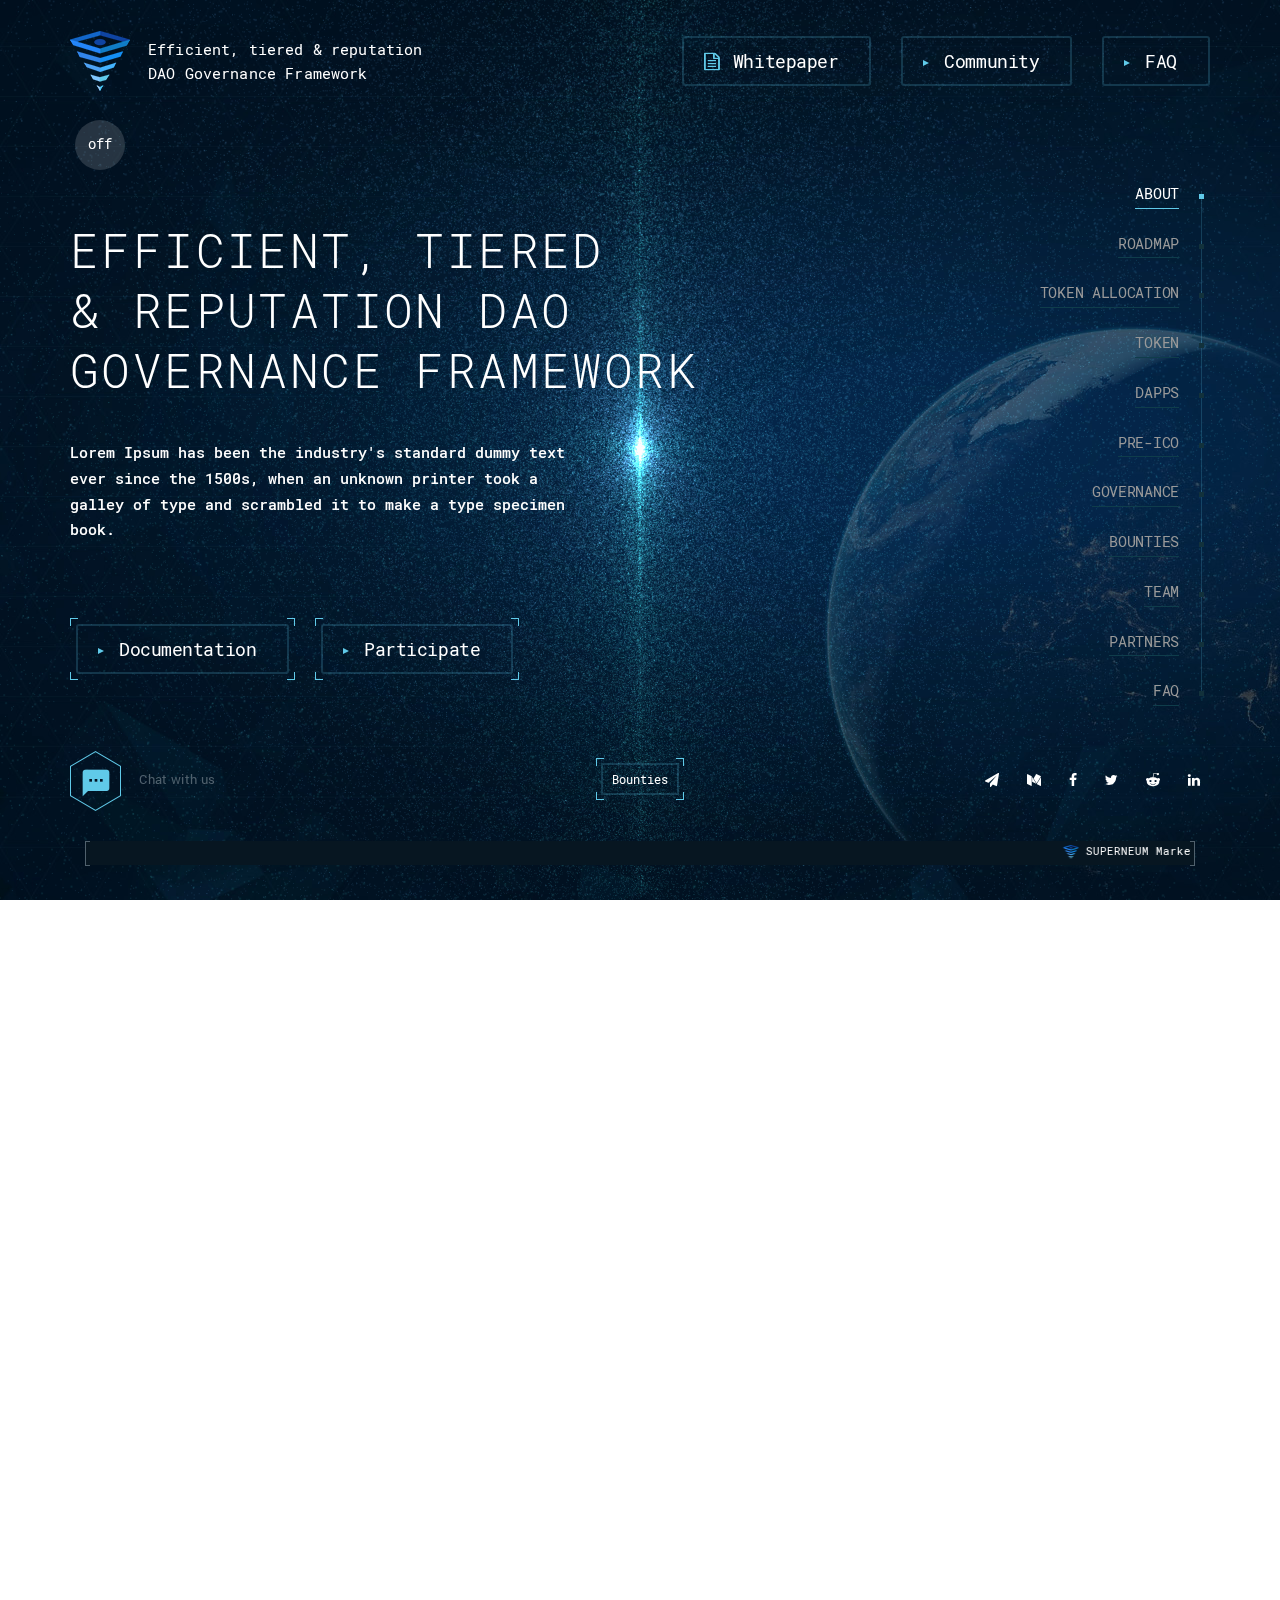
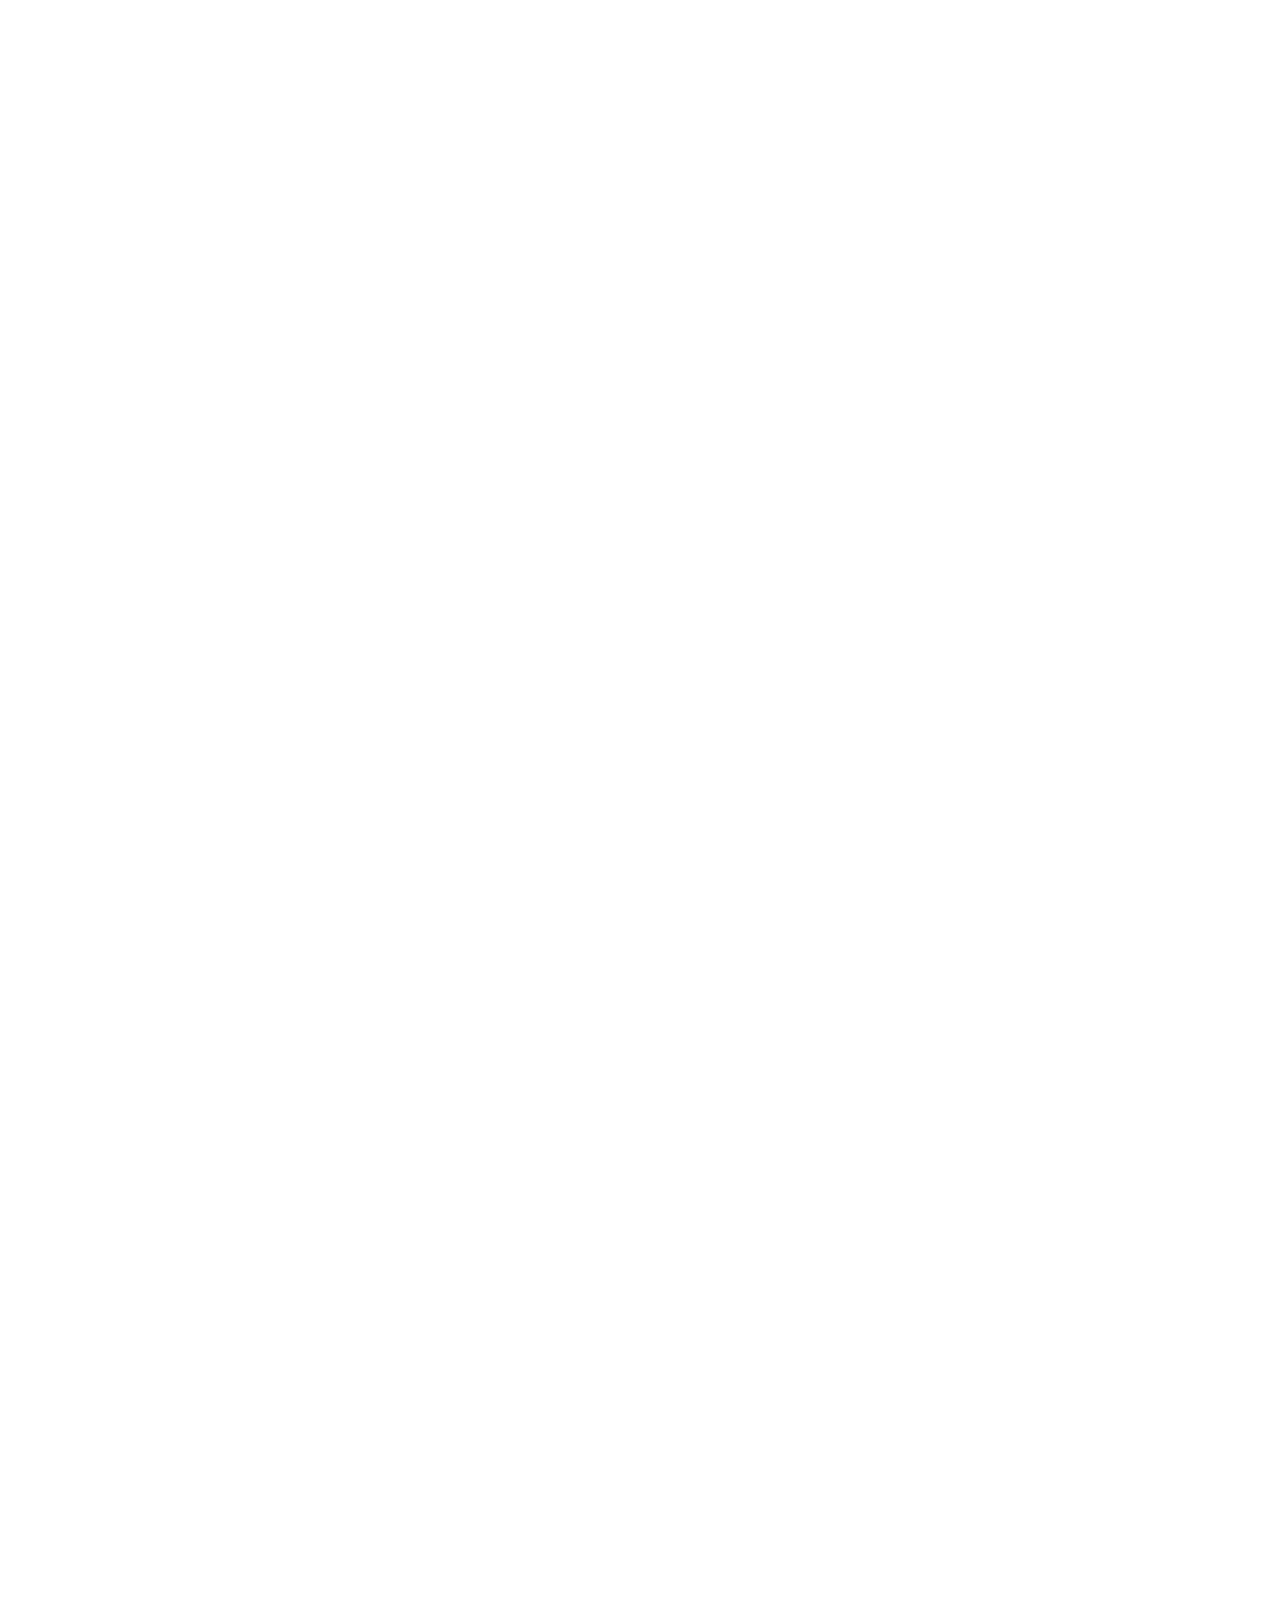
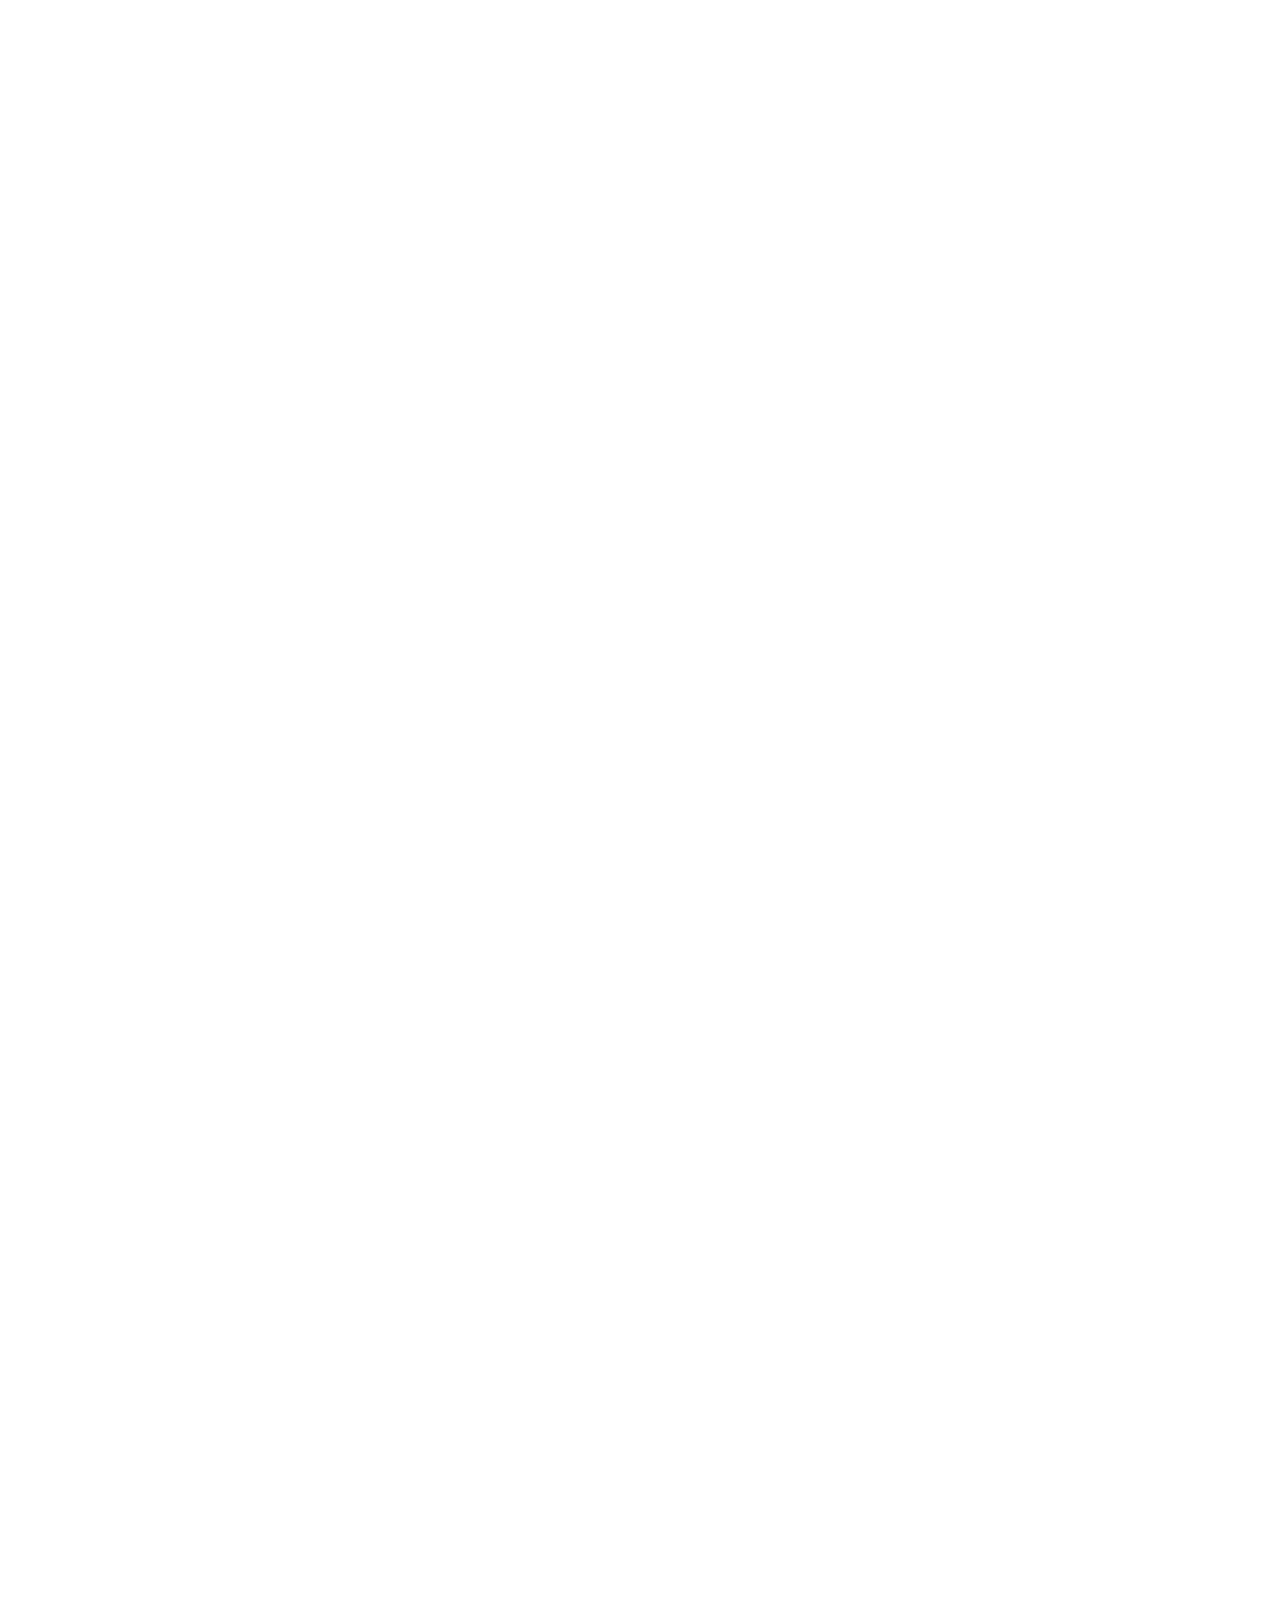
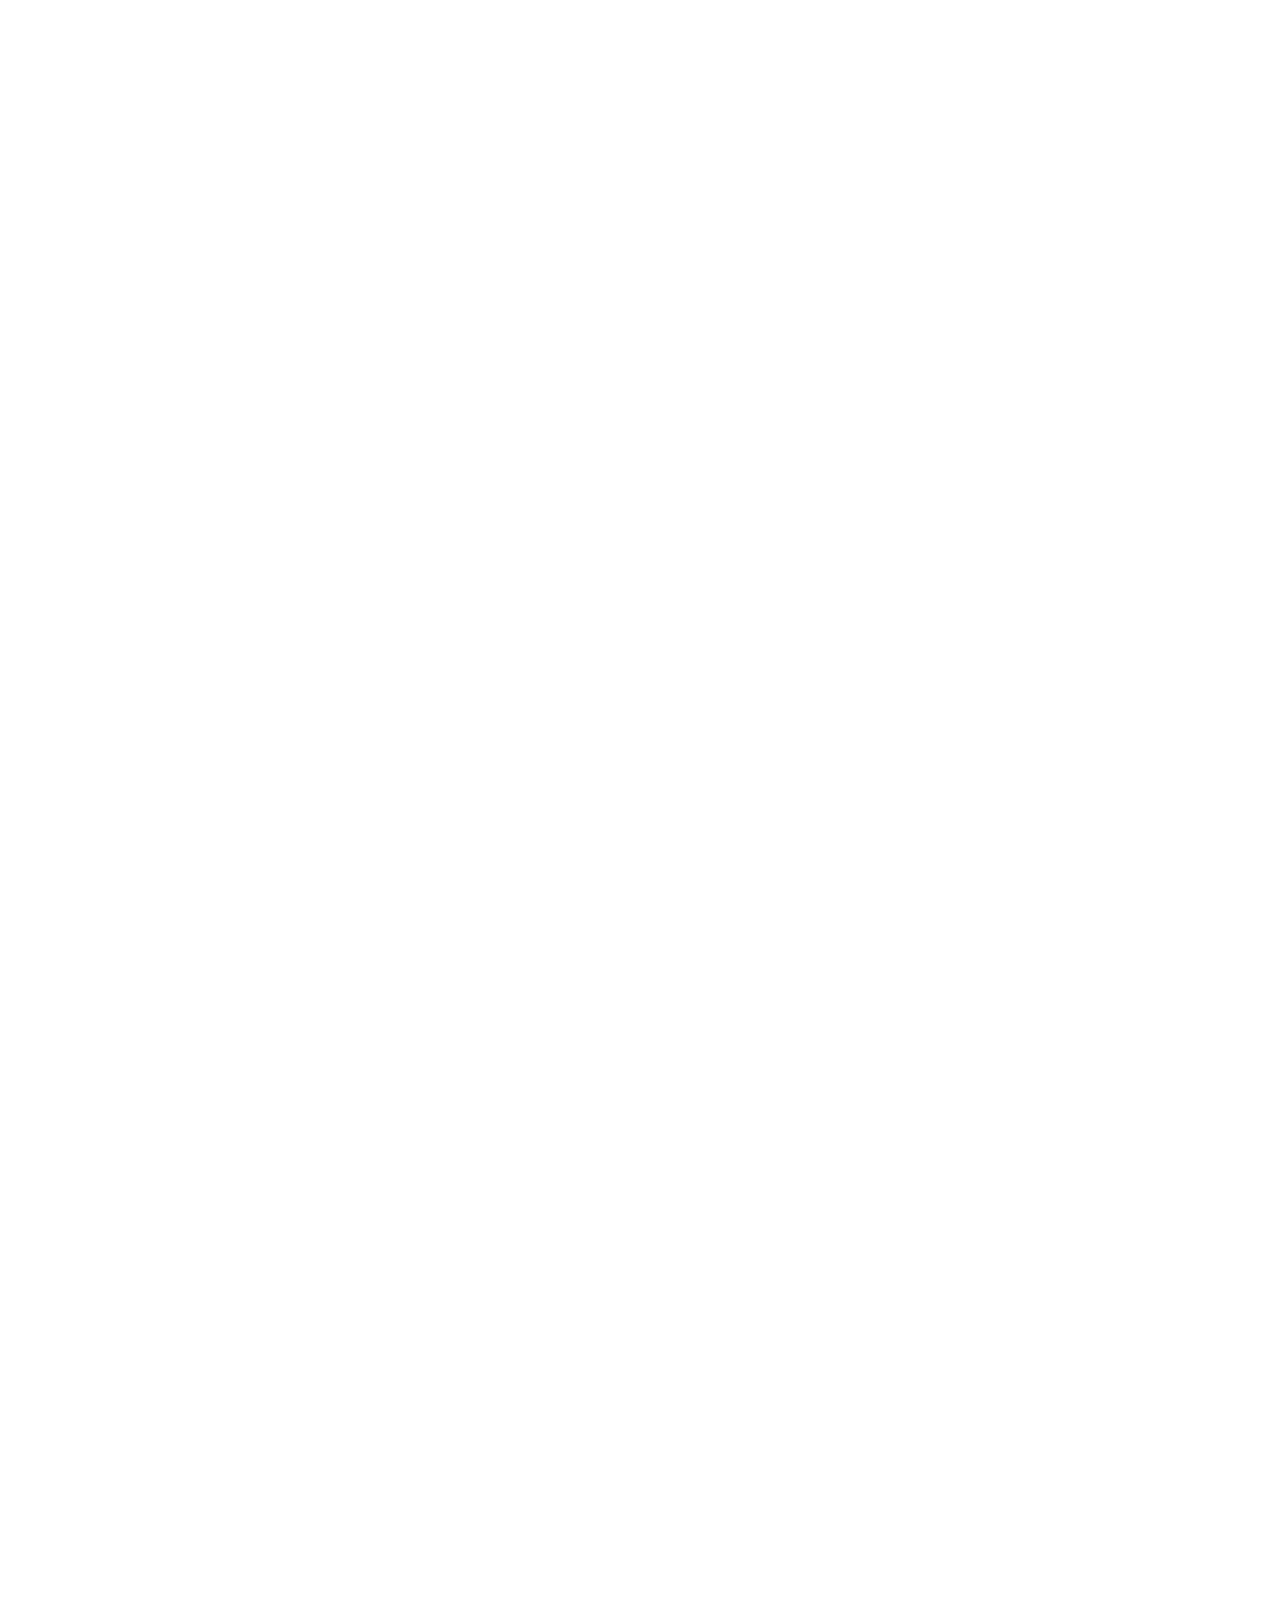
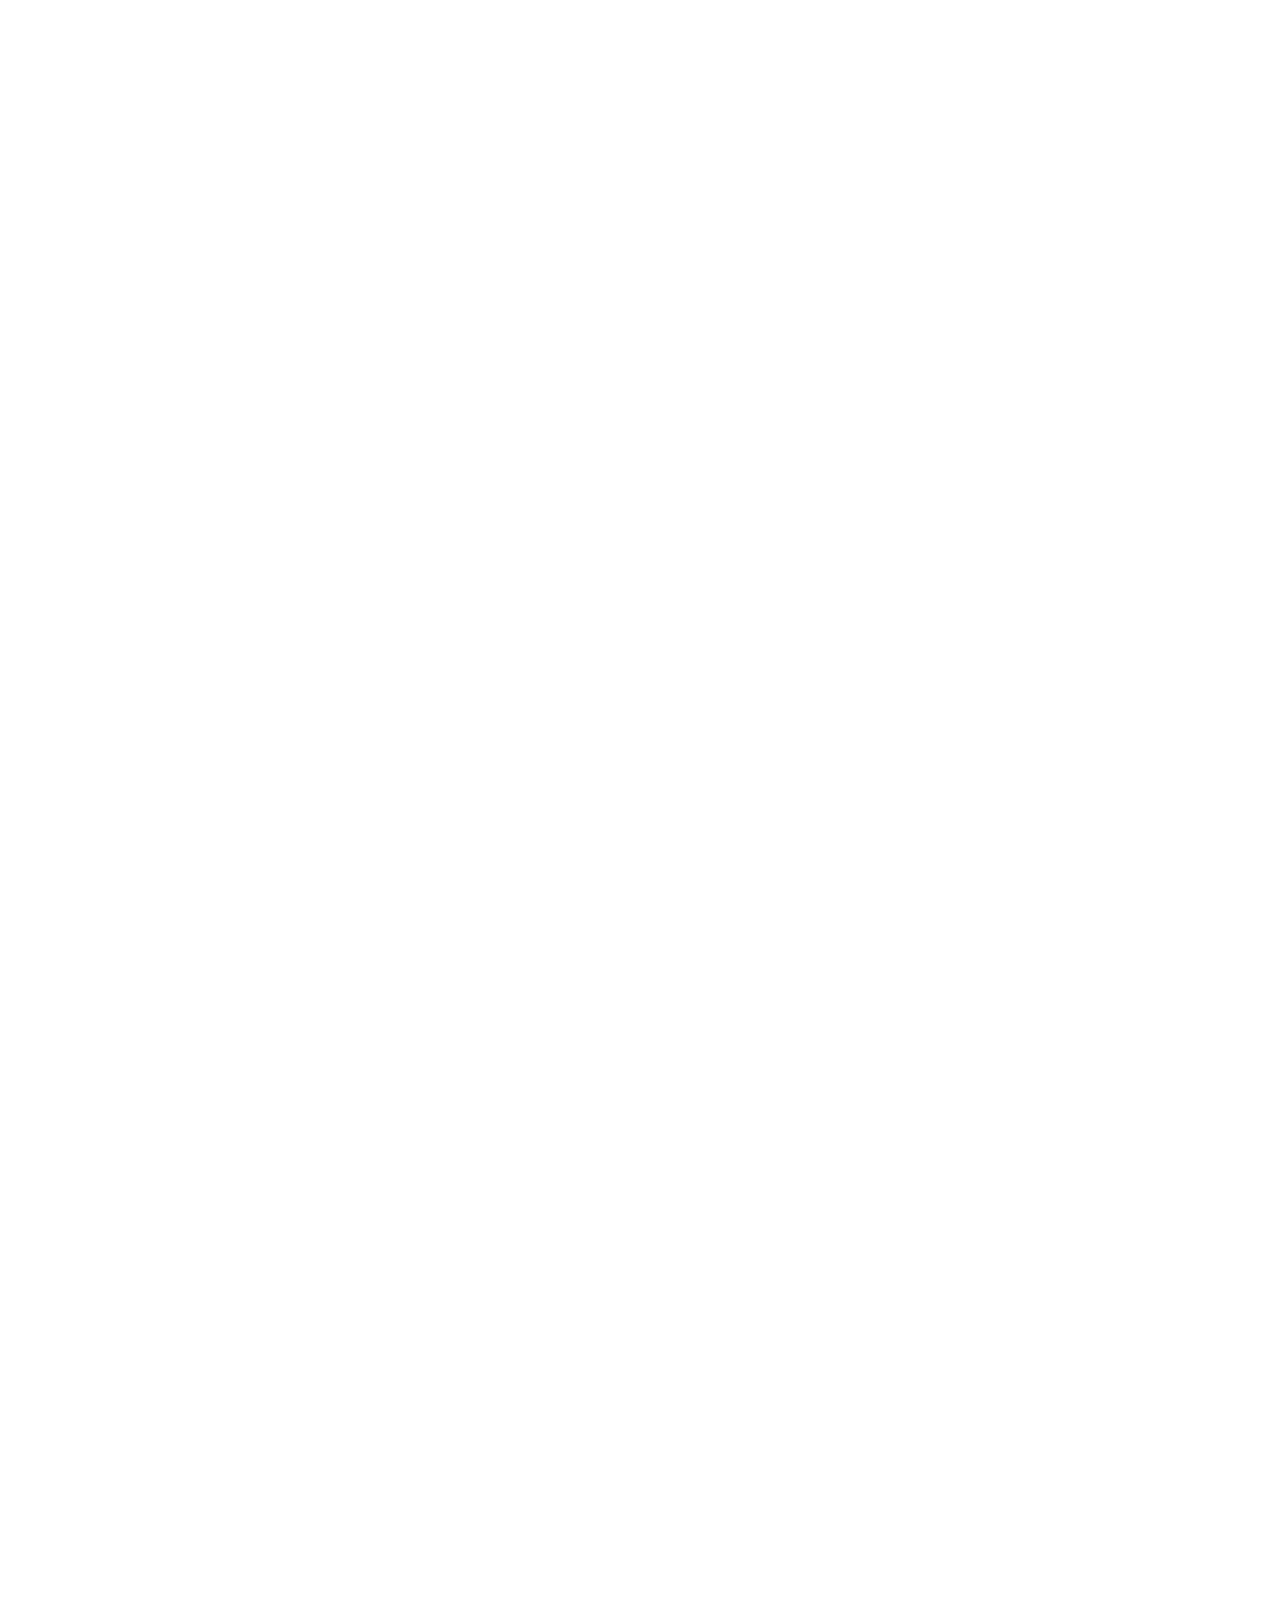
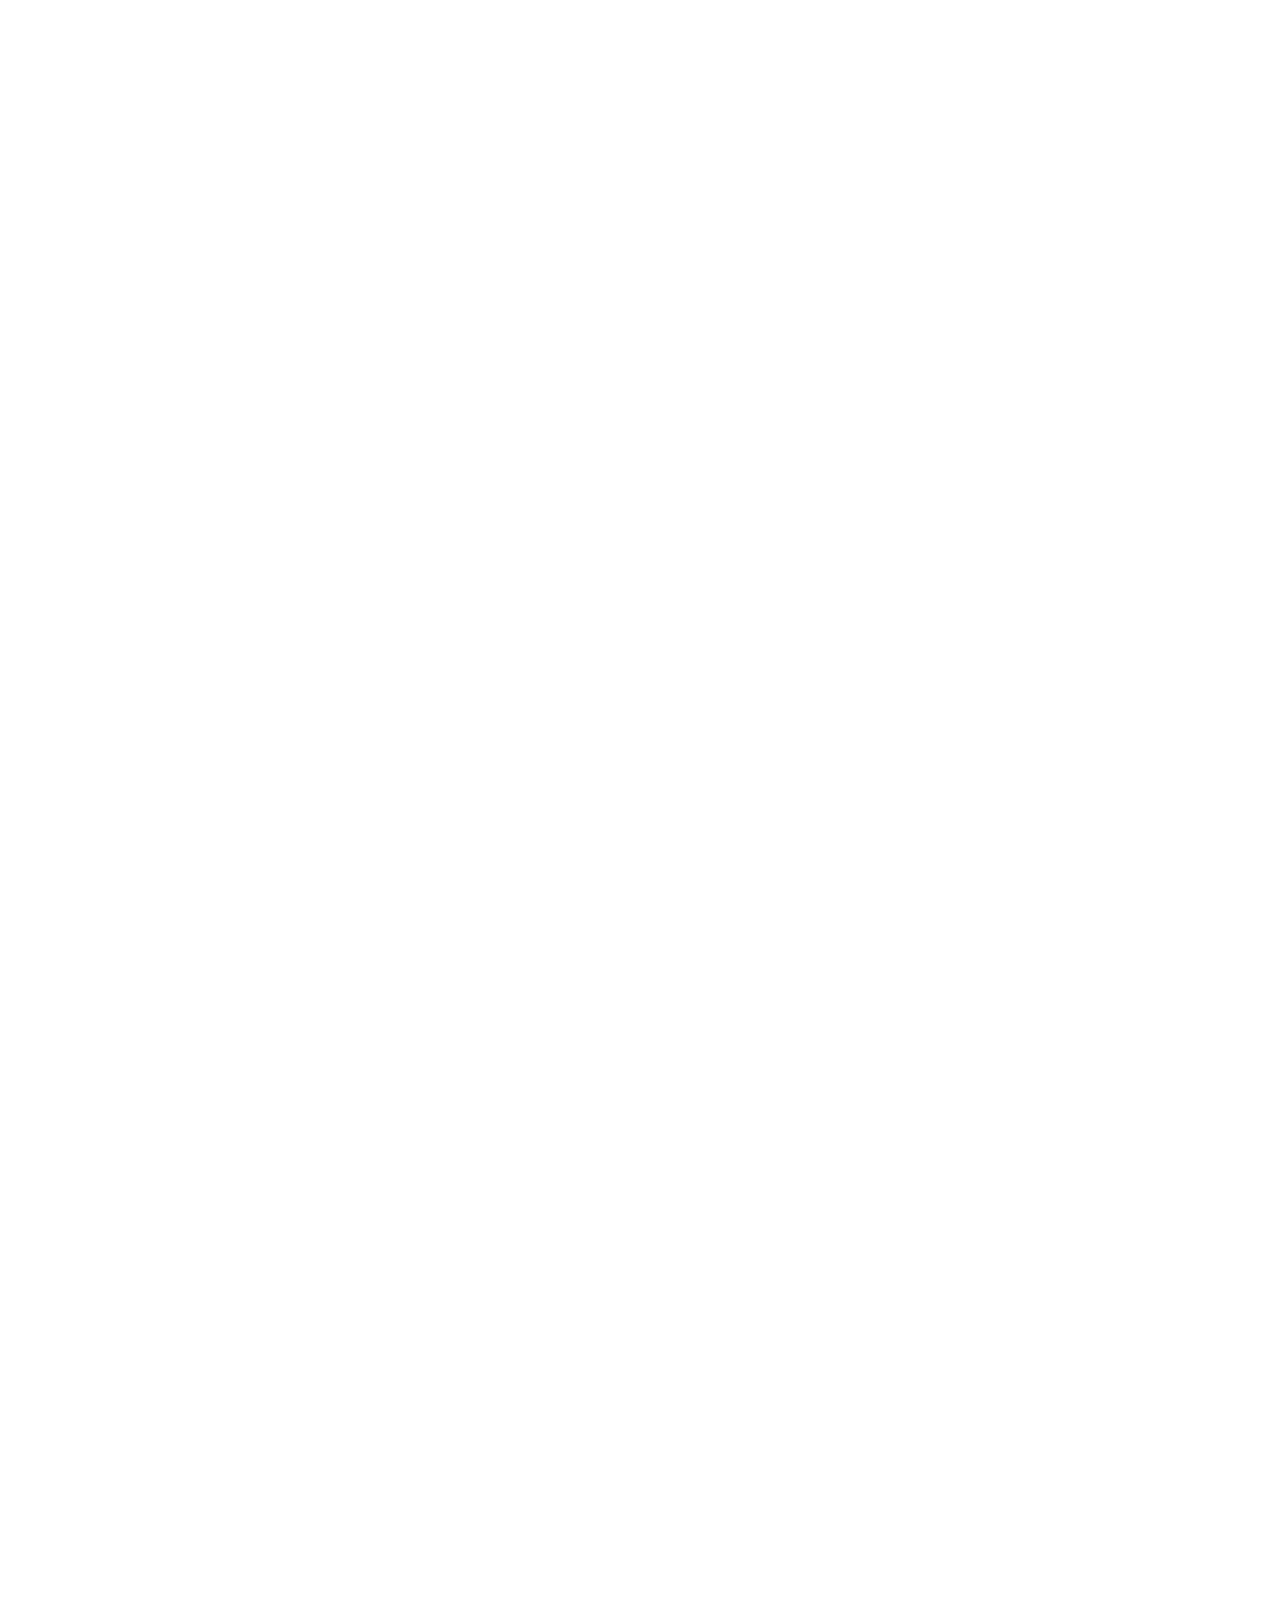
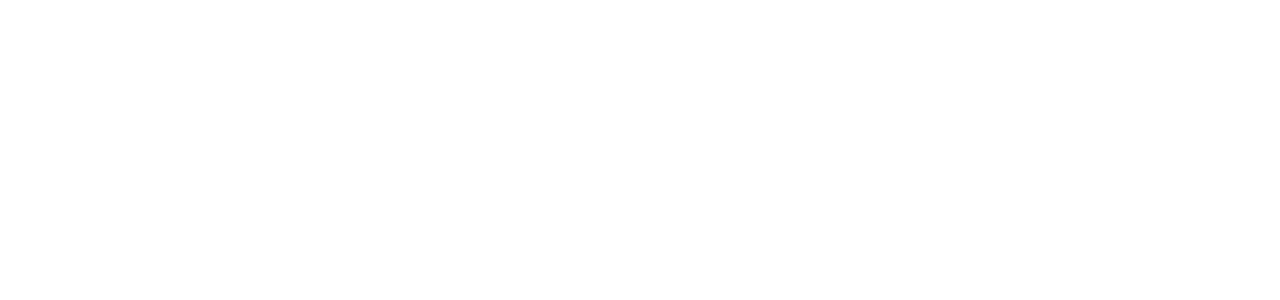
==== index.html @ acb24eb3 "add" ====
<!DOCTYPE html>
<html lang="en">

<head>
    <meta charset="utf-8">
    <title>Dust_Animation</title>
    <meta name="description" content="">
    <meta http-equiv="X-UA-Compatible" content="IE=edge">
    <meta name="viewport" content="width=device-width, initial-scale=1, maximum-scale=1">
    <link rel="shortcut icon" href="img/superdao-logo.png" type="image/x-icon">
    <link rel="stylesheet" href="css/main.css">
    <link rel="stylesheet" href="css/style.css">
    <script type="text/javascript" src="https://code.jquery.com/jquery-3.2.1.min.js"></script>
    <!-- <style type="text/css">
        .loading-overlay {
            display: none;
            position: absolute;
            top: 0;
            left: 0;
            width: 100%;
            height: 100%;
            background-color: #fff;
            opacity: 0.6;
        }

        .spin-loader {
            height: 100px;
            background: url("http://i62.tinypic.com/2hzsro.gif") no-repeat center center transparent;
            position: relative;
            top: 25%;
        }

    </style> -->
    <script type="text/javascript">        
        $(document).ready(function() {
            // $("#section-1").load("About.html"); 
            $("#section-2").load("RoadMap.html");
            $("#section-3").load("Token_Allocation.html");
            $("#section-4").load("Token.html");
            $("#section-5").load("Dapps.html");
            $("#section-6").load("Pre_ICO.html");
            $("#section-7").load("Governance.html");
            $("#section-8").load("Bounties.html");
            $("#section-9").load("Teams.html");
            $("#section-10").load("Partners.html");
            $("#section-11").load("FAQ.html");
        });
        
    </script>
</head>

<body>
    <button class="header__bars menu-btn hidden-lg hidden-md" type="button">
      <span></span>
      <span></span>
      <span></span>
    </button>
    <div class="loading-overlay">
        <div class="spin-loader"></div>
    </div>
    <div id="page-wrap">
        <div class="sections-wrap__overflow"></div>
        <nav class="nav" id="nav">
            <div class="nav__table" id="nav__table">
                <ul>
                    <li class="active"><a href="#About">ABOUT</a></li>
                    <li><a href="#Roadmap">ROADMAP</a></li>
                    <li><a href="#Token_allocation">TOKEN ALLOCATION</a></li>
                    <li><a href="#Token">TOKEN</a></li>
                    <li><a href="#Dapps">DAPPS</a></li>
                    <li><a href="#Pre_ico">PRE-ICO</a></li>
                    <li><a href="#Governance">GOVERNANCE</a></li>
                    <li><a href="#Bounties">BOUNTIES</a></li>
                    <li><a href="#Team">TEAM</a></li>
                    <li><a href="#Partners">PARTNERS</a></li>
                    <li><a href="#Faq">FAQ</a></li>
                </ul>
            </div>
            <div class="second_nav" id="second_nav">
                <div class="second_nav_item">
                    <div class="btn_corner btn_corner-tl"></div>
                    <div class="btn_corner btn_corner-tr"></div>
                    <div class="btn_corner btn_corner-br"></div>
                    <div class="btn_corner btn_corner-bl"></div>
                    <div class="item_icon">
                        <img src="img/speech-bubble-icon.png" style="margin-top: 10px;">
                    </div>
                    <div class="item_text">Have a question? You can <a href="#">chat with us</a> below real quick</div>
                </div>
                <div class="second_nav_item">
                    <div class="btn_corner btn_corner-tl"></div>
                    <div class="btn_corner btn_corner-tr"></div>
                    <div class="btn_corner btn_corner-br"></div>
                    <div class="btn_corner btn_corner-bl"></div>
                    <div class="item_icon">
                        <img src="img/envelope-icon.png" style="margin-top: 10px;">
                    </div>
                    <div class="item_text">You can also <a href="#">contact our support</a> for more details.</div>
                </div>
            </div>
        </nav>
        <header class="header hidden-xs">
            <div class="container">
                <div class="row">
                    <div class="col-xs-12">
                        <a href="#About" class="header__logo">
                            <img src="img/superdao-logo.png" alt="" class="header__logo__img">
                            <span class="header__logo__descr">Efficient, tiered & reputation<br>DAO Governance Framework</span>
                        </a>
                        <div class="header__right">
                            <a href="https://blog.superdao.io/" class="Whitepaper"><span class="sp-ico-doc"></span>Whitepaper</a>
                            <a href="http://www.t.me/superdaohq" class="header__auth header__demo">Community</a>
                            <a href="Second_Page.html" class="header__auth header__demo">FAQ</a>
                        </div>
                        <audio id="main_audio" autoplay="autoplay" preload="auto" loop="loop">
                            <source src="music/AgeOfTechnology.mp3" type="audio/ogg">
                            <embed id="background_music" autostart="true" loop="true" width="0" height="0" src="music/AgeOfTechnology.mp3" />
                        </audio>
                        <a class="music_btn" id="on_off">off</a>
                        <audio id="bg_music">
                            <source src="music/bg_music.mp3" type="audio/ogg">
                        </audio>
                    </div>
                </div>
            </div>
        </header>
        <footer class="footer hidden-sm hidden-xs">
            <div class="container">
                <div class="row">
                    <div class="col-xs-5 text-left">
                        <div class="footer__copyright">
                            <a href=""><img src="img/chat-button.png" class="chat-button"></a>
                            <span style="margin-left: 15px;">Chat with us</span>
                        </div>
                    </div>
                    <div class="col-xs-2 text-center">
                        <div class="bounties">
                            <div class="btn_link">
                                <div class="btn_corner btn_corner-tl"></div>
                                <div class="btn_corner btn_corner-tr"></div>
                                <div class="btn_corner btn_corner-br"></div>
                                <div class="btn_corner btn_corner-bl"></div>
                                <div class="bounty">
                                    <a href="" target="_blank" class="bounties_btn">Bounties</a>
                                </div>

                            </div>
                        </div>
                    </div>
                    <div class="col-xs-5 text-right">
                        <div class="footer__soc">
                            <a href="http://www.t.me/superdaohq" target="_blank"><i class="fa fa-paper-plane" aria-hidden="true"></i></a>
                            <a href="https://blog.superdao.io/" target="_blank"><i class="fa fa-medium" aria-hidden="true"></i></a>
                            <a href="https://www.facebook.com/superdaohq" target="_blank"><i class="fa fa-facebook" aria-hidden="true"></i></a>
                            <a href="https://twitter.com/superdaohq" target="_blank"><i class="fa fa-twitter" aria-hidden="true"></i></a>
                            <a href="https://www.reddit.com/r/SuperDao/" target="_blank"><i class="fa fa-reddit-alien" aria-hidden="true"></i></a>
                            <a href="https://www.linkedin.com/company/superdao/" target="_blank"><i class="fa fa-linkedin" aria-hidden="true"></i></a>
                        </div>
                    </div>
                </div>
                <div class="col-xs-12" style="margin-top: 30px;">
                    <div class="footer-corner footer-corner-l"></div>
                    <div class="footer-corner footer-corner-r"></div>
                    <div class="brack">
                        <marquee>
                            <img src="img/superdao-logo.png" class="footer-img">
                            <span>SUPERNEUM  Market Cap:</span>
                            <span class="footer-value">$ ...</span>
                            <span class="footer-divide">|</span>
                            <span>Total Tokens:</span>
                            <span class="footer-value">100,000,000.00</span>
                            <span class="footer-divide">|</span>
                            <span>Price:</span>
                            <span class="footer-value">$ 46.7986</span>
                            <span class="footer-divide">|</span>
                            <span>SUP:</span>
                            <span class="footer-value">0.0465617596 </span>ETH
                            <span class="footer-divide">|</span>
                            <span>SUPERNEUM PRICE:</span>
                            <span class="footer-value">0.004181246012080001 </span>BTC/SUP
                            <span class="footer-divide">|</span>
                            <img src="" class="footer-img">
                            <span>ETH:</span>
                        </marquee>
                    </div>
                </div>
            </div>
        </footer>
    </div>    
    <canvas id="page-bg-2" class="page-bg" style="display: none;"></canvas>
    <div id="webgl-container">
        <canvas id="webgl-canvas" class="s_1__bg" style="background: url('img/primary-background.jpg')"></canvas>
    </div>
    <div id="fullpage" class="sections-wrap">
        <!-- About -->
        <section class="section s_1 head-home" id="section-1">
            
            <div class="container">
                <div class="row">
                    <div class="col-xs-12">
                        <h1 class="s_1__h">EFFICIENT, TIERED <br>& REPUTATION DAO <br>GOVERNANCE FRAMEWORK</h1>
                        <div class="s_1__countdown__title">Lorem Ipsum has been the industry's standard dummy text ever since the 1500s, when an unknown printer took a galley of type and scrambled it to make a type specimen book.</div>
                        <div class="clearfix"></div>
                        <div class="s_1__links">
                            <div class="btn_link">
                                <div class="btn_corner btn_corner-tl"></div>
                                <div class="btn_corner btn_corner-tr"></div>
                                <div class="btn_corner btn_corner-br"></div>
                                <div class="btn_corner btn_corner-bl"></div>
                                <!-- <div class="btn_border btn_border-top-bottom"></div>
                    <div class="btn_border btn_border-left-right"></div> -->
                                <a href="" target="_blank" class="header__auth header__demo" style="margin-left: 0px !important;">Documentation</a>
                            </div>
                            <div class="btn_link" style="margin-left: 20px;">
                                <div class="btn_corner btn_corner-tl"></div>
                                <div class="btn_corner btn_corner-tr"></div>
                                <div class="btn_corner btn_corner-br"></div>
                                <div class="btn_corner btn_corner-bl"></div>
                                <!-- <div class="btn_border btn_border-top-bottom"></div>
                    <div class="btn_border btn_border-left-right"></div> -->
                                <a href="" target="_blank" class="header__auth header__demo" style="margin-left: 0px !important;">Participate</a>
                            </div>
                        </div>
                    </div>
                </div>
            </div>

        </section>
        <!-- RoadMap -->
        <section class="section s_2 head-home" id="section-2">
           
        </section>
        <!-- Token Allocation -->
        <section class="section s_3 head-home" id="section-3">
            
        </section>
        <!-- Token -->
        <section class="section s_4 head-home" id="section-4">
            
        </section>
        <!-- Dapps -->
        <section class="section s_4 head-home" id="section-5">
            
        </section>
        <!-- Pre_Sale -->
        <section class="section s_4 head-home" id="section-6">
            
        </section>
        <!-- Governance -->
        <section class="section s_4 head-home" id="section-7">
            
        </section>
        <!-- Bounties -->
        <section class="section s_4 head-home" id="section-8">
            
        </section>
        <!-- Teams -->
        <section class="section s_8 head-home" id="section-9">
            
        </section>
        <!-- Partners -->
        <section class="section s_9 head-home" id="section-10">
            
        </section>
        <!-- FAQ -->
        <section class="section s_10 head-home" id="section-11">
            
        </section>
    </div>
    <script src="js/scripts.min.js"></script>
</body>

</html>
---- css/main.css ----
@font-face {
    font-family: Roboto;
    font-style: normal;
    font-weight: 400;
    src: url(../fonts/RobotoRegular/RobotoRegulard41d.eot?#iefix) format("embedded-opentype"), url(../fonts/RobotoRegular/RobotoRegular.woff) format("woff"), url(../fonts/RobotoRegular/RobotoRegular.ttf) format("truetype")
}

@font-face {
    font-family: Roboto;
    font-style: normal;
    font-weight: 300;
    src: url(../fonts/RobotoLight/RobotoLightd41d.eot?#iefix) format("embedded-opentype"), url(../fonts/RobotoLight/RobotoLight.woff) format("woff"), url(../fonts/RobotoLight/RobotoLight.ttf) format("truetype")
}

@font-face {
    font-family: Roboto;
    font-style: normal;
    font-weight: 700;
    src: url(../fonts/RobotoBold/RobotoBoldd41d.eot?#iefix) format("embedded-opentype"), url(../fonts/RobotoBold/RobotoBold.woff) format("woff"), url(../fonts/RobotoBold/RobotoBold.ttf) format("truetype")
}

@font-face {
    font-family: "Roboto Mono";
    font-style: normal;
    font-weight: 400;
    src: url(../fonts/RobotoMono/RobotoMono-Regulard41d.eot?#iefix) format("embedded-opentype"), url(../fonts/RobotoMono/RobotoMono-Regular.woff) format("woff"), url(../fonts/RobotoMono/RobotoMono-Regular.ttf) format("truetype")
}

@font-face {
    font-family: "Roboto Mono";
    font-style: normal;
    font-weight: 500;
    src: url(../fonts/RobotoMono/RobotoMono-Mediumd41d.eot?#iefix) format("embedded-opentype"), url(../fonts/RobotoMono/RobotoMono-Medium.woff) format("woff"), url(../fonts/RobotoMono/RobotoMono-Medium.ttf) format("truetype")
}

@font-face {
    font-family: "Roboto Mono";
    font-style: normal;
    font-weight: 300;
    src: url(../fonts/RobotoMono/RobotoMono-Lightd41d.eot?#iefix) format("embedded-opentype"), url(../fonts/RobotoMono/RobotoMono-Light.woff) format("woff"), url(../fonts/RobotoMono/RobotoMono-Light.ttf) format("truetype")
}

@font-face {
    font-family: "Roboto Mono";
    font-style: normal;
    font-weight: 700;
    src: url(../fonts/RobotoMono/RobotoMono-Boldd41d.eot?#iefix) format("embedded-opentype"), url(../fonts/RobotoMono/RobotoMono-Bold.woff) format("woff"), url(../fonts/RobotoMono/RobotoMono-Bold.ttf) format("truetype")
}

hr,
img,
legend {
    border: 0
}

legend,
td,
th {
    padding: 0
}

body,
figure {
    margin: 0
}

html {
    font-family: sans-serif;
    -ms-text-size-adjust: 100%;
    -webkit-text-size-adjust: 100%
}

article,
aside,
details,
figcaption,
figure,
footer,
header,
hgroup,
main,
menu,
nav,
section,
summary {
    display: block
}

audio,
canvas,
progress,
video {
    display: inline-block;
    vertical-align: baseline
}

audio:not([controls]) {
    display: none;
    height: 0
}

[hidden],
template {
    display: none
}

a {
    color: inherit;
    text-decoration: none
}

a:active,
a:hover {
    outline: 0
}

abbr[title] {
    border-bottom: 1px dotted
}

b,
optgroup,
strong {
    font-weight: 700
}

dfn {
    font-style: italic
}

mark {
    background: #ff0;
    color: #000
}

.img-thumbnail,
body {
    background-color: #fff
}

small {
    font-size: 80%
}

sub,
sup {
    font-size: 75%;
    line-height: 0;
    position: relative;
    vertical-align: baseline
}

sup {
    top: -.5em
}

sub {
    bottom: -.25em
}

img {
    vertical-align: middle
}

svg:not(:root) {
    overflow: hidden
}

hr {
    -webkit-box-sizing: content-box;
    box-sizing: content-box;
    height: 0
}

pre,
textarea {
    overflow: auto
}

code,
kbd,
pre,
samp {
    font-family: monospace, monospace;
    font-size: 1em
}

button,
input,
optgroup,
select,
textarea {
    color: inherit;
    font: inherit;
    margin: 0
}

button {
    overflow: visible
}

button,
select {
    text-transform: none
}

button,
html input[type=button],
input[type=reset],
input[type=submit] {
    -webkit-appearance: button;
    cursor: pointer
}

button[disabled],
html input[disabled] {
    cursor: default
}

button::-moz-focus-inner,
input::-moz-focus-inner {
    border: 0;
    padding: 0
}

input[type=checkbox],
input[type=radio] {
    -webkit-box-sizing: border-box;
    box-sizing: border-box;
    padding: 0
}

input[type=number]::-webkit-inner-spin-button,
input[type=number]::-webkit-outer-spin-button {
    height: auto
}

input[type=search] {
    -webkit-appearance: textfield;
    -webkit-box-sizing: content-box;
    box-sizing: content-box
}

input[type=search]::-webkit-search-cancel-button,
input[type=search]::-webkit-search-decoration {
    -webkit-appearance: none
}

fieldset {
    border: 1px solid silver;
    margin: 0 2px;
    padding: .35em .625em .75em
}

table {
    border-collapse: collapse;
    border-spacing: 0
}

*,
:after,
:before {
    -webkit-box-sizing: border-box;
    box-sizing: border-box
}

html {
    font-size: 10px;
    -webkit-tap-highlight-color: transparent
}

body {
    font-family: "Helvetica Neue", Helvetica, Arial, sans-serif;
    font-size: 14px
}

button,
input,
select,
textarea {
    font-family: inherit;
    font-size: inherit;
    line-height: inherit
}

.img-responsive {
    display: block;
    max-width: 100%;
    height: auto
}

.img-rounded {
    -webkit-border-radius: 6px;
    border-radius: 6px
}

.img-thumbnail {
    padding: 4px;
    line-height: 1.42857143;
    border: 1px solid #ddd;
    -webkit-border-radius: 4px;
    border-radius: 4px;
    -webkit-transition: all .2s ease-in-out;
    transition: all .2s ease-in-out;
    display: inline-block;
    max-width: 100%;
    height: auto
}

.img-circle {
    -webkit-border-radius: 50%;
    border-radius: 50%
}

hr {
    margin-top: 20px;
    margin-bottom: 20px;
    border-top: 1px solid #eee
}

.sr-only {
    position: absolute;
    width: 1px;
    height: 1px;
    margin: -1px;
    padding: 0;
    overflow: hidden;
    clip: rect(0, 0, 0, 0);
    border: 0
}

.sr-only-focusable:active,
.sr-only-focusable:focus {
    position: static;
    width: auto;
    height: auto;
    margin: 0;
    overflow: visible;
    clip: auto
}

.container,
.container-fluid {
    margin-right: auto;
    margin-left: auto;
    padding-left: 15px;
    padding-right: 15px
}

[role=button] {
    cursor: pointer
}

@media (min-width:820px) {
    .container {
        width: 750px
    }
}

@media (min-width:992px) {
    .container {
        width: 970px
    }
}

@media (min-width:1200px) {
    .container {
        width: 1170px
    }
}

.row {
    margin-left: -15px;
    margin-right: -15px
}

.col-lg-1,
.col-lg-10,
.col-lg-11,
.col-lg-12,
.col-lg-2,
.col-lg-3,
.col-lg-4,
.col-lg-5,
.col-lg-6,
.col-lg-7,
.col-lg-8,
.col-lg-9,
.col-md-1,
.col-md-10,
.col-md-11,
.col-md-12,
.col-md-2,
.col-md-3,
.col-md-4,
.col-md-5,
.col-md-6,
.col-md-7,
.col-md-8,
.col-md-9,
.col-sm-1,
.col-sm-10,
.col-sm-11,
.col-sm-12,
.col-sm-2,
.col-sm-3,
.col-sm-4,
.col-sm-5,
.col-sm-6,
.col-sm-7,
.col-sm-8,
.col-sm-9,
.col-xs-1,
.col-xs-10,
.col-xs-11,
.col-xs-12,
.col-xs-2,
.col-xs-3,
.col-xs-4,
.col-xs-5,
.col-xs-6,
.col-xs-7,
.col-xs-8,
.col-xs-9 {
    position: relative;
    min-height: 1px;
    padding-left: 15px;
    padding-right: 15px
}

.col-xs-1,
.col-xs-10,
.col-xs-11,
.col-xs-12,
.col-xs-2,
.col-xs-3,
.col-xs-4,
.col-xs-5,
.col-xs-6,
.col-xs-7,
.col-xs-8,
.col-xs-9 {
    float: left;
}

.col-xs-12 {
    width: 100%;
}

.col-xs-11 {
    width: 91.66666667%
}

.col-xs-10 {
    width: 83.33333333%
}

.col-xs-9 {
    width: 75%
}

.col-xs-8 {
    width: 66.66666667%
}

.col-xs-7 {
    width: 58.33333333%
}

.col-xs-6 {
    width: 50%
}

.col-xs-5 {
    width: 41.66666667%
}

.col-xs-4 {
    width: 33.33333333%
}

.col-xs-3 {
    width: 25%
}

.col-xs-2 {
    width: 16.66666667%
}

.col-xs-1 {
    width: 8.33333333%
}

.col-xs-pull-12 {
    right: 100%
}

.col-xs-pull-11 {
    right: 91.66666667%
}

.col-xs-pull-10 {
    right: 83.33333333%
}

.col-xs-pull-9 {
    right: 75%
}

.col-xs-pull-8 {
    right: 66.66666667%
}

.col-xs-pull-7 {
    right: 58.33333333%
}

.col-xs-pull-6 {
    right: 50%
}

.col-xs-pull-5 {
    right: 41.66666667%
}

.col-xs-pull-4 {
    right: 33.33333333%
}

.col-xs-pull-3 {
    right: 25%
}

.col-xs-pull-2 {
    right: 16.66666667%
}

.col-xs-pull-1 {
    right: 8.33333333%
}

.col-xs-pull-0 {
    right: auto
}

.col-xs-push-12 {
    left: 100%
}

.col-xs-push-11 {
    left: 91.66666667%
}

.col-xs-push-10 {
    left: 83.33333333%
}

.col-xs-push-9 {
    left: 75%
}

.col-xs-push-8 {
    left: 66.66666667%
}

.col-xs-push-7 {
    left: 58.33333333%
}

.col-xs-push-6 {
    left: 50%
}

.col-xs-push-5 {
    left: 41.66666667%
}

.col-xs-push-4 {
    left: 33.33333333%
}

.col-xs-push-3 {
    left: 25%
}

.col-xs-push-2 {
    left: 16.66666667%
}

.col-xs-push-1 {
    left: 8.33333333%
}

.col-xs-push-0 {
    left: auto
}

.col-xs-offset-12 {
    margin-left: 100%
}

.col-xs-offset-11 {
    margin-left: 91.66666667%
}

.col-xs-offset-10 {
    margin-left: 83.33333333%
}

.col-xs-offset-9 {
    margin-left: 75%
}

.col-xs-offset-8 {
    margin-left: 66.66666667%
}

.col-xs-offset-7 {
    margin-left: 58.33333333%
}

.col-xs-offset-6 {
    margin-left: 50%
}

.col-xs-offset-5 {
    margin-left: 41.66666667%
}

.col-xs-offset-4 {
    margin-left: 33.33333333%
}

.col-xs-offset-3 {
    margin-left: 25%
}

.col-xs-offset-2 {
    margin-left: 16.66666667%
}

.col-xs-offset-1 {
    margin-left: 8.33333333%
}

.col-xs-offset-0 {
    margin-left: 0
}

@media (min-width:820px) {
    .col-sm-1,
    .col-sm-10,
    .col-sm-11,
    .col-sm-12,
    .col-sm-2,
    .col-sm-3,
    .col-sm-4,
    .col-sm-5,
    .col-sm-6,
    .col-sm-7,
    .col-sm-8,
    .col-sm-9 {
        float: left
    }
    .col-sm-12 {
        width: 100%
    }
    .col-sm-11 {
        width: 91.66666667%
    }
    .col-sm-10 {
        width: 83.33333333%
    }
    .col-sm-9 {
        width: 75%
    }
    .col-sm-8 {
        width: 66.66666667%
    }
    .col-sm-7 {
        width: 58.33333333%
    }
    .col-sm-6 {
        width: 50%
    }
    .col-sm-5 {
        width: 41.66666667%
    }
    .col-sm-4 {
        width: 33.33333333%
    }
    .col-sm-3 {
        width: 25%
    }
    .col-sm-2 {
        width: 16.66666667%
    }
    .col-sm-1 {
        width: 8.33333333%
    }
    .col-sm-pull-12 {
        right: 100%
    }
    .col-sm-pull-11 {
        right: 91.66666667%
    }
    .col-sm-pull-10 {
        right: 83.33333333%
    }
    .col-sm-pull-9 {
        right: 75%
    }
    .col-sm-pull-8 {
        right: 66.66666667%
    }
    .col-sm-pull-7 {
        right: 58.33333333%
    }
    .col-sm-pull-6 {
        right: 50%
    }
    .col-sm-pull-5 {
        right: 41.66666667%
    }
    .col-sm-pull-4 {
        right: 33.33333333%
    }
    .col-sm-pull-3 {
        right: 25%
    }
    .col-sm-pull-2 {
        right: 16.66666667%
    }
    .col-sm-pull-1 {
        right: 8.33333333%
    }
    .col-sm-pull-0 {
        right: auto
    }
    .col-sm-push-12 {
        left: 100%
    }
    .col-sm-push-11 {
        left: 91.66666667%
    }
    .col-sm-push-10 {
        left: 83.33333333%
    }
    .col-sm-push-9 {
        left: 75%
    }
    .col-sm-push-8 {
        left: 66.66666667%
    }
    .col-sm-push-7 {
        left: 58.33333333%
    }
    .col-sm-push-6 {
        left: 50%
    }
    .col-sm-push-5 {
        left: 41.66666667%
    }
    .col-sm-push-4 {
        left: 33.33333333%
    }
    .col-sm-push-3 {
        left: 25%
    }
    .col-sm-push-2 {
        left: 16.66666667%
    }
    .col-sm-push-1 {
        left: 8.33333333%
    }
    .col-sm-push-0 {
        left: auto
    }
    .col-sm-offset-12 {
        margin-left: 100%
    }
    .col-sm-offset-11 {
        margin-left: 91.66666667%
    }
    .col-sm-offset-10 {
        margin-left: 83.33333333%
    }
    .col-sm-offset-9 {
        margin-left: 75%
    }
    .col-sm-offset-8 {
        margin-left: 66.66666667%
    }
    .col-sm-offset-7 {
        margin-left: 58.33333333%
    }
    .col-sm-offset-6 {
        margin-left: 50%
    }
    .col-sm-offset-5 {
        margin-left: 41.66666667%
    }
    .col-sm-offset-4 {
        margin-left: 33.33333333%
    }
    .col-sm-offset-3 {
        margin-left: 25%
    }
    .col-sm-offset-2 {
        margin-left: 16.66666667%
    }
    .col-sm-offset-1 {
        margin-left: 8.33333333%
    }
    .col-sm-offset-0 {
        margin-left: 0
    }
}

@media (min-width:992px) {
    .col-md-1,
    .col-md-10,
    .col-md-11,
    .col-md-12,
    .col-md-2,
    .col-md-3,
    .col-md-4,
    .col-md-5,
    .col-md-6,
    .col-md-7,
    .col-md-8,
    .col-md-9 {
        float: left
    }
    .col-md-12 {
        width: 100%
    }
    .col-md-11 {
        width: 91.66666667%
    }
    .col-md-10 {
        width: 83.33333333%
    }
    .col-md-9 {
        width: 75%
    }
    .col-md-8 {
        width: 66.66666667%
    }
    .col-md-7 {
        width: 58.33333333%
    }
    .col-md-6 {
        width: 50%
    }
    .col-md-5 {
        width: 41.66666667%
    }
    .col-md-4 {
        width: 33.33333333%
    }
    .col-md-3 {
        width: 25%
    }
    .col-md-2 {
        width: 16.66666667%
    }
    .col-md-1 {
        width: 8.33333333%
    }
    .col-md-pull-12 {
        right: 100%
    }
    .col-md-pull-11 {
        right: 91.66666667%
    }
    .col-md-pull-10 {
        right: 83.33333333%
    }
    .col-md-pull-9 {
        right: 75%
    }
    .col-md-pull-8 {
        right: 66.66666667%
    }
    .col-md-pull-7 {
        right: 58.33333333%
    }
    .col-md-pull-6 {
        right: 50%
    }
    .col-md-pull-5 {
        right: 41.66666667%
    }
    .col-md-pull-4 {
        right: 33.33333333%
    }
    .col-md-pull-3 {
        right: 25%
    }
    .col-md-pull-2 {
        right: 16.66666667%
    }
    .col-md-pull-1 {
        right: 8.33333333%
    }
    .col-md-pull-0 {
        right: auto
    }
    .col-md-push-12 {
        left: 100%
    }
    .col-md-push-11 {
        left: 91.66666667%
    }
    .col-md-push-10 {
        left: 83.33333333%
    }
    .col-md-push-9 {
        left: 75%
    }
    .col-md-push-8 {
        left: 66.66666667%
    }
    .col-md-push-7 {
        left: 58.33333333%
    }
    .col-md-push-6 {
        left: 50%
    }
    .col-md-push-5 {
        left: 41.66666667%
    }
    .col-md-push-4 {
        left: 33.33333333%
    }
    .col-md-push-3 {
        left: 25%
    }
    .col-md-push-2 {
        left: 16.66666667%
    }
    .col-md-push-1 {
        left: 8.33333333%
    }
    .col-md-push-0 {
        left: auto
    }
    .col-md-offset-12 {
        margin-left: 100%
    }
    .col-md-offset-11 {
        margin-left: 91.66666667%
    }
    .col-md-offset-10 {
        margin-left: 83.33333333%
    }
    .col-md-offset-9 {
        margin-left: 75%
    }
    .col-md-offset-8 {
        margin-left: 66.66666667%
    }
    .col-md-offset-7 {
        margin-left: 58.33333333%
    }
    .col-md-offset-6 {
        margin-left: 50%
    }
    .col-md-offset-5 {
        margin-left: 41.66666667%
    }
    .col-md-offset-4 {
        margin-left: 33.33333333%
    }
    .col-md-offset-3 {
        margin-left: 25%
    }
    .col-md-offset-2 {
        margin-left: 16.66666667%
    }
    .col-md-offset-1 {
        margin-left: 8.33333333%
    }
    .col-md-offset-0 {
        margin-left: 0
    }
}

@media (min-width:1200px) {
    .col-lg-1,
    .col-lg-10,
    .col-lg-11,
    .col-lg-12,
    .col-lg-2,
    .col-lg-3,
    .col-lg-4,
    .col-lg-5,
    .col-lg-6,
    .col-lg-7,
    .col-lg-8,
    .col-lg-9 {
        float: left
    }
    .col-lg-12 {
        width: 100%
    }
    .col-lg-11 {
        width: 91.66666667%
    }
    .col-lg-10 {
        width: 83.33333333%
    }
    .col-lg-9 {
        width: 75%
    }
    .col-lg-8 {
        width: 66.66666667%
    }
    .col-lg-7 {
        width: 58.33333333%
    }
    .col-lg-6 {
        width: 50%
    }
    .col-lg-5 {
        width: 41.66666667%
    }
    .col-lg-4 {
        width: 33.33333333%
    }
    .col-lg-3 {
        width: 25%
    }
    .col-lg-2 {
        width: 16.66666667%
    }
    .col-lg-1 {
        width: 8.33333333%
    }
    .col-lg-pull-12 {
        right: 100%
    }
    .col-lg-pull-11 {
        right: 91.66666667%
    }
    .col-lg-pull-10 {
        right: 83.33333333%
    }
    .col-lg-pull-9 {
        right: 75%
    }
    .col-lg-pull-8 {
        right: 66.66666667%
    }
    .col-lg-pull-7 {
        right: 58.33333333%
    }
    .col-lg-pull-6 {
        right: 50%
    }
    .col-lg-pull-5 {
        right: 41.66666667%
    }
    .col-lg-pull-4 {
        right: 33.33333333%
    }
    .col-lg-pull-3 {
        right: 25%
    }
    .col-lg-pull-2 {
        right: 16.66666667%
    }
    .col-lg-pull-1 {
        right: 8.33333333%
    }
    .col-lg-pull-0 {
        right: auto
    }
    .col-lg-push-12 {
        left: 100%
    }
    .col-lg-push-11 {
        left: 91.66666667%
    }
    .col-lg-push-10 {
        left: 83.33333333%
    }
    .col-lg-push-9 {
        left: 75%
    }
    .col-lg-push-8 {
        left: 66.66666667%
    }
    .col-lg-push-7 {
        left: 58.33333333%
    }
    .col-lg-push-6 {
        left: 50%
    }
    .col-lg-push-5 {
        left: 41.66666667%
    }
    .col-lg-push-4 {
        left: 33.33333333%
    }
    .col-lg-push-3 {
        left: 25%
    }
    .col-lg-push-2 {
        left: 16.66666667%
    }
    .col-lg-push-1 {
        left: 8.33333333%
    }
    .col-lg-push-0 {
        left: auto
    }
    .col-lg-offset-12 {
        margin-left: 100%
    }
    .col-lg-offset-11 {
        margin-left: 91.66666667%
    }
    .col-lg-offset-10 {
        margin-left: 83.33333333%
    }
    .col-lg-offset-9 {
        margin-left: 75%
    }
    .col-lg-offset-8 {
        margin-left: 66.66666667%
    }
    .col-lg-offset-7 {
        margin-left: 58.33333333%
    }
    .col-lg-offset-6 {
        margin-left: 50%
    }
    .col-lg-offset-5 {
        margin-left: 41.66666667%
    }
    .col-lg-offset-4 {
        margin-left: 33.33333333%
    }
    .col-lg-offset-3 {
        margin-left: 25%
    }
    .col-lg-offset-2 {
        margin-left: 16.66666667%
    }
    .col-lg-offset-1 {
        margin-left: 8.33333333%
    }
    .col-lg-offset-0 {
        margin-left: 0
    }
}

.clearfix:after,
.clearfix:before,
.container-fluid:after,
.container-fluid:before,
.container:after,
.container:before,
.row:after,
.row:before {
    content: " ";
    display: table
}

.clearfix:after,
.container-fluid:after,
.container:after,
.row:after {
    clear: both
}

.center-block {
    display: block;
    margin-left: auto;
    margin-right: auto
}

.pull-right {
    float: right!important
}

.pull-left {
    float: left!important
}

.hide {
    display: none!important
}

.show {
    display: block!important
}

.hidden {
    display: none!important
}

@media (max-width:820px) {
    .visible-xs {
        display: block!important
    }
    table.visible-xs {
        display: table!important
    }
    tr.visible-xs {
        display: table-row!important
    }
    td.visible-xs,
    th.visible-xs {
        display: table-cell!important
    }
    .visible-xs-block {
        display: block!important
    }
    .visible-xs-inline {
        display: inline!important
    }
    .visible-xs-inline-block {
        display: inline-block!important
    }
}

@media (min-width:820px) and (max-width:991px) {
    .visible-sm {
        display: block!important
    }
    table.visible-sm {
        display: table!important
    }
    tr.visible-sm {
        display: table-row!important
    }
    td.visible-sm,
    th.visible-sm {
        display: table-cell!important
    }
    .visible-sm-block {
        display: block!important
    }
    .visible-sm-inline {
        display: inline!important
    }
    .visible-sm-inline-block {
        display: inline-block!important
    }
}

@media (min-width:992px) and (max-width:1199px) {
    .visible-md {
        display: block!important
    }
    table.visible-md {
        display: table!important
    }
    tr.visible-md {
        display: table-row!important
    }
    td.visible-md,
    th.visible-md {
        display: table-cell!important
    }
    .visible-md-block {
        display: block!important
    }
    .visible-md-inline {
        display: inline!important
    }
    .visible-md-inline-block {
        display: inline-block!important
    }
}

@media (min-width:1200px) {
    .visible-lg {
        display: block!important
    }
    table.visible-lg {
        display: table!important
    }
    tr.visible-lg {
        display: table-row!important
    }
    td.visible-lg,
    th.visible-lg {
        display: table-cell!important
    }
    .visible-lg-block {
        display: block!important
    }
    .visible-lg-inline {
        display: inline!important
    }
    .visible-lg-inline-block {
        display: inline-block!important
    }
    .hidden-lg {
        display: none!important
    }
}

@media (max-width:820px) {
    .hidden-xs {
        display: none!important
    }
}

@media (min-width:820px) and (max-width:991px) {
    .hidden-sm {
        display: none!important
    }
}

@media (min-width:992px) and (max-width:1199px) {
    .hidden-md {
        display: none!important
    }
}

.visible-print {
    display: none!important
}

@media print {
    .visible-print {
        display: block!important
    }
    table.visible-print {
        display: table!important
    }
    tr.visible-print {
        display: table-row!important
    }
    td.visible-print,
    th.visible-print {
        display: table-cell!important
    }
}

.visible-print-block {
    display: none!important
}

@media print {
    .visible-print-block {
        display: block!important
    }
}

.visible-print-inline {
    display: none!important
}

@media print {
    .visible-print-inline {
        display: inline!important
    }
}

.visible-print-inline-block {
    display: none!important
}

@media print {
    .visible-print-inline-block {
        display: inline-block!important
    }
    .hidden-print {
        display: none!important
    }
}


/*!
 * fullPage 2.9.5
 * https://github.com/alvarotrigo/fullPage.js
 * MIT licensed
 *
 * Copyright (C) 2013 alvarotrigo.com - A project by Alvaro Trigo
 */

.fp-enabled body,
html.fp-enabled {
    margin: 0;
    padding: 0;
    overflow: hidden;
    -webkit-tap-highlight-color: transparent
}

.fp-section {
    position: relative;
    -webkit-box-sizing: border-box;
    box-sizing: border-box
}

.fp-slide {
    float: left
}

.fp-slide,
.fp-slidesContainer {
    height: 100%;
    display: block
}

.fp-slides {
    z-index: 1;
    height: 100%;
    overflow: hidden;
    position: relative;
    -webkit-transition: all .3s ease-out;
    transition: all .3s ease-out
}

.fp-section.fp-table,
.fp-slide.fp-table {
    display: table;
    table-layout: fixed;
    width: 100%
}

.fp-tableCell {
    display: table-cell;
    vertical-align: middle;
    width: 100%;
    height: 100%
}

.fp-slidesContainer {
    float: left;
    position: relative
}

.fp-controlArrow {
    -webkit-user-select: none;
    -moz-user-select: none;
    -khtml-user-select: none;
    -ms-user-select: none;
    position: absolute;
    z-index: 4;
    top: 50%;
    cursor: pointer;
    width: 0;
    height: 0;
    border-style: solid;
    margin-top: -38px;
    -webkit-transform: translate3d(0, 0, 0);
    -ms-transform: translate3d(0, 0, 0);
    transform: translate3d(0, 0, 0)
}

.fp-controlArrow.fp-prev {
    left: 15px;
    width: 0;
    border-width: 38.5px 34px 38.5px 0;
    border-color: transparent #fff transparent transparent
}

.fp-controlArrow.fp-next {
    right: 15px;
    border-width: 38.5px 0 38.5px 34px;
    border-color: transparent transparent transparent #fff
}

.fp-scrollable {
    overflow: hidden;
    position: relative
}

.fp-scroller {
    overflow: hidden
}

.iScrollIndicator {
    border: 0!important
}

.fp-notransition {
    -webkit-transition: none!important;
    transition: none!important
}

#fp-nav {
    position: fixed;
    z-index: 100;
    margin-top: -32px;
    top: 50%;
    opacity: 1;
    -webkit-transform: translate3d(0, 0, 0)
}

#fp-nav.right {
    right: 17px
}

#fp-nav.left {
    left: 17px
}

.fp-slidesNav {
    position: absolute;
    z-index: 4;
    opacity: 1;
    -webkit-transform: translate3d(0, 0, 0);
    -ms-transform: translate3d(0, 0, 0);
    transform: translate3d(0, 0, 0);
    left: 0!important;
    right: 0;
    margin: 0 auto!important
}

.fp-slidesNav.bottom {
    bottom: 17px
}

.fp-slidesNav.top {
    top: 17px
}

#fp-nav ul,
.fp-slidesNav ul {
    margin: 0;
    padding: 0
}

#fp-nav ul li,
.fp-slidesNav ul li {
    display: block;
    width: 14px;
    height: 13px;
    margin: 7px;
    position: relative
}

.fp-slidesNav ul li {
    display: inline-block
}

#fp-nav ul li a,
.fp-slidesNav ul li a {
    display: block;
    position: relative;
    z-index: 1;
    width: 100%;
    height: 100%;
    cursor: pointer;
    text-decoration: none
}

#fp-nav ul li a.active span,
#fp-nav ul li:hover a.active span,
.fp-slidesNav ul li a.active span,
.fp-slidesNav ul li:hover a.active span {
    height: 12px;
    width: 12px;
    margin: -6px 0 0 -6px;
    -webkit-border-radius: 100%;
    border-radius: 100%
}

#fp-nav ul li a span,
.fp-slidesNav ul li a span {
    -webkit-border-radius: 50%;
    border-radius: 50%;
    position: absolute;
    z-index: 1;
    height: 4px;
    width: 4px;
    border: 0;
    background: #333;
    left: 50%;
    top: 50%;
    margin: -2px 0 0 -2px;
    -webkit-transition: all .1s ease-in-out;
    transition: all .1s ease-in-out
}

#fp-nav ul li:hover a span,
.fp-slidesNav ul li:hover a span {
    width: 10px;
    height: 10px;
    margin: -5px 0 0 -5px
}

#fp-nav ul li .fp-tooltip {
    position: absolute;
    top: -2px;
    color: #fff;
    font-size: 14px;
    font-family: arial, helvetica, sans-serif;
    white-space: nowrap;
    max-width: 220px;
    overflow: hidden;
    display: block;
    opacity: 0;
    width: 0;
    cursor: pointer
}

#fp-nav ul li:hover .fp-tooltip,
#fp-nav.fp-show-active a.active+.fp-tooltip {
    -webkit-transition: opacity .2s ease-in;
    transition: opacity .2s ease-in;
    width: auto;
    opacity: 1
}

#fp-nav ul li .fp-tooltip.right {
    right: 20px
}

#fp-nav ul li .fp-tooltip.left {
    left: 20px
}

.fp-auto-height .fp-slide,
.fp-auto-height .fp-tableCell,
.fp-auto-height.fp-section {
    height: auto!important
}

.fp-responsive .fp-auto-height-responsive .fp-slide,
.fp-responsive .fp-auto-height-responsive .fp-tableCell,
.fp-responsive .fp-auto-height-responsive.fp-section {
    height: auto!important
}

.owl-carousel,
.owl-carousel .owl-item {
    -webkit-tap-highlight-color: transparent;
    position: relative
}

.owl-carousel {
    display: none;
    width: 100%;
    z-index: 1
}

.owl-carousel .owl-stage {
    position: relative;
    -ms-touch-action: pan-Y
}

.owl-carousel .owl-stage:after {
    content: ".";
    display: block;
    clear: both;
    visibility: hidden;
    line-height: 0;
    height: 0
}

.owl-carousel .owl-stage-outer {
    position: relative;
    overflow: hidden;
    -webkit-transform: translate3d(0, 0, 0)
}

.owl-carousel .owl-item {
    min-height: 1px;
    float: left;
    -webkit-backface-visibility: hidden;
    -webkit-touch-callout: none
}

.owl-carousel .owl-item img {
    display: block;
    width: 100%;
    -webkit-transform-style: preserve-3d
}

.owl-carousel .owl-dots.disabled,
.owl-carousel .owl-nav.disabled {
    display: none
}

.no-js .owl-carousel,
.owl-carousel.owl-loaded {
    display: block
}

.owl-carousel .owl-dot,
.owl-carousel .owl-nav .owl-next,
.owl-carousel .owl-nav .owl-prev {
    cursor: pointer;
    cursor: hand;
    -webkit-user-select: none;
    -moz-user-select: none;
    -ms-user-select: none;
    user-select: none
}

.owl-carousel.owl-loading {
    opacity: 0;
    display: block
}

.owl-carousel.owl-hidden {
    opacity: 0
}

.owl-carousel.owl-refresh .owl-item {
    visibility: hidden
}

.owl-carousel.owl-drag .owl-item {
    -webkit-user-select: none;
    -moz-user-select: none;
    -ms-user-select: none;
    user-select: none
}

.owl-carousel.owl-grab {
    cursor: move;
    cursor: -webkit-grab;
    cursor: grab
}

.owl-carousel.owl-rtl {
    direction: rtl
}

.owl-carousel.owl-rtl .owl-item {
    float: right
}

.owl-carousel .animated {
    -webkit-animation-duration: 1s;
    animation-duration: 1s;
    -webkit-animation-fill-mode: both;
    animation-fill-mode: both
}

.owl-carousel .owl-animated-in {
    z-index: 0
}

.owl-carousel .owl-animated-out {
    z-index: 1
}

.owl-carousel .fadeOut {
    -webkit-animation-name: fadeOut;
    animation-name: fadeOut
}

@-webkit-keyframes fadeOut {
    0% {
        opacity: 1
    }
    100% {
        opacity: 0
    }
}

@keyframes fadeOut {
    0% {
        opacity: 1
    }
    100% {
        opacity: 0
    }
}

.owl-height {
    -webkit-transition: height .5s ease-in-out;
    transition: height .5s ease-in-out
}

.owl-carousel .owl-item .owl-lazy {
    opacity: 0;
    -webkit-transition: opacity .4s ease;
    transition: opacity .4s ease
}

.owl-carousel .owl-item img.owl-lazy {
    -webkit-transform-style: preserve-3d;
    transform-style: preserve-3d
}

.owl-carousel .owl-video-wrapper {
    position: relative;
    height: 100%;
    background: #000
}

.owl-carousel .owl-video-play-icon {
    position: absolute;
    height: 80px;
    width: 80px;
    left: 50%;
    top: 50%;
    margin-left: -40px;
    margin-top: -40px;
    background: url(owl.video.play.html) no-repeat;
    cursor: pointer;
    z-index: 1;
    -webkit-backface-visibility: hidden;
    transition: -webkit-transform .1s ease;
    -webkit-transition: -webkit-transform .1s ease;
    transition: transform .1s ease;
    transition: transform .1s ease, -webkit-transform .1s ease
}

.owl-carousel .owl-video-play-icon:hover {
    -webkit-transform: scale(1.3, 1.3);
    -ms-transform: scale(1.3, 1.3);
    transform: scale(1.3, 1.3)
}

.owl-carousel .owl-video-playing .owl-video-play-icon,
.owl-carousel .owl-video-playing .owl-video-tn {
    display: none
}

.owl-carousel .owl-video-tn {
    opacity: 0;
    height: 100%;
    background-position: center center;
    background-repeat: no-repeat;
    background-size: contain;
    -webkit-transition: opacity .4s ease;
    transition: opacity .4s ease
}

.owl-carousel .owl-video-frame {
    position: relative;
    z-index: 1;
    height: 100%;
    width: 100%
}

.mCustomScrollbar {
    -ms-touch-action: pinch-zoom;
    touch-action: pinch-zoom
}

.mCustomScrollbar.mCS_no_scrollbar,
.mCustomScrollbar.mCS_touch_action {
    -ms-touch-action: auto;
    touch-action: auto
}

.mCustomScrollBox {
    position: relative;
    overflow: hidden;
    height: 100%;
    max-width: 100%;
    outline: 0;
    direction: ltr;
    /* background: #f00;
    padding: 15px; */
}

.mCSB_container {
    overflow: hidden;
    width: auto;
    height: auto;
    padding-right: 20px
}

.mCSB_inside>.mCSB_container {
    margin-right: 30px
}

.mCSB_container.mCS_no_scrollbar_y.mCS_y_hidden {
    margin-right: 0
}

.mCS-dir-rtl>.mCSB_inside>.mCSB_container {
    margin-right: 0;
    margin-left: 30px
}

.mCS-dir-rtl>.mCSB_inside>.mCSB_container.mCS_no_scrollbar_y.mCS_y_hidden {
    margin-left: 0
}

.mCSB_scrollTools {
    position: absolute;
    width: 16px;
    height: auto;
    left: auto;
    top: 0;
    right: 0;
    bottom: 0;
    opacity: .75;
    filter: "alpha(opacity=75)";
    -ms-filter: "alpha(opacity=75)"
}

.mCSB_outside+.mCSB_scrollTools {
    /* right: -26px */
    right: 10px
}

.mCS-dir-rtl>.mCSB_inside>.mCSB_scrollTools,
.mCS-dir-rtl>.mCSB_outside+.mCSB_scrollTools {
    right: auto;
    left: 0
}

.mCS-dir-rtl>.mCSB_outside+.mCSB_scrollTools {
    left: -26px
}

.mCSB_scrollTools .mCSB_draggerContainer {
    position: absolute;
    top: 0;
    left: 0;
    bottom: 0;
    right: 0;
    height: auto;
    margin: 25px 0px;
}

.mCSB_scrollTools a+.mCSB_draggerContainer {
    margin: 20px 0
}

.mCSB_scrollTools .mCSB_draggerRail {
    width: 2px;
    height: 100%;
    margin: 0 auto;
    -webkit-border-radius: 16px;
    border-radius: 16px
}

.mCSB_scrollTools .mCSB_dragger {
    cursor: pointer;
    width: 100%;
    height: 30px;
    z-index: 1
}

.mCSB_scrollTools .mCSB_dragger .mCSB_dragger_bar {
    position: relative;
    width: 4px;
    height: 100%;
    margin: 0 auto;
    -webkit-border-radius: 16px;
    border-radius: 16px;
    text-align: center
}

.mCSB_scrollTools_vertical.mCSB_scrollTools_onDrag_expand .mCSB_dragger.mCSB_dragger_onDrag_expanded .mCSB_dragger_bar,
.mCSB_scrollTools_vertical.mCSB_scrollTools_onDrag_expand .mCSB_draggerContainer:hover .mCSB_dragger .mCSB_dragger_bar {
    width: 12px
}

.mCSB_scrollTools_vertical.mCSB_scrollTools_onDrag_expand .mCSB_dragger.mCSB_dragger_onDrag_expanded+.mCSB_draggerRail,
.mCSB_scrollTools_vertical.mCSB_scrollTools_onDrag_expand .mCSB_draggerContainer:hover .mCSB_draggerRail {
    width: 8px
}

.mCSB_scrollTools .mCSB_buttonDown,
.mCSB_scrollTools .mCSB_buttonUp {
    display: block;
    position: absolute;
    height: 20px;
    width: 100%;
    overflow: hidden;
    margin: 0 auto;
    cursor: pointer
}

.mCSB_scrollTools .mCSB_buttonDown {
    bottom: 0
}

.mCSB_horizontal.mCSB_inside>.mCSB_container {
    margin-right: 0;
    margin-bottom: 30px
}

.mCSB_horizontal.mCSB_outside>.mCSB_container {
    min-height: 100%
}

.mCSB_horizontal>.mCSB_container.mCS_no_scrollbar_x.mCS_x_hidden {
    margin-bottom: 0
}

.mCSB_scrollTools.mCSB_scrollTools_horizontal {
    width: auto;
    height: 16px;
    top: auto;
    right: 0;
    bottom: 0;
    left: 0
}

.mCustomScrollBox+.mCSB_scrollTools+.mCSB_scrollTools.mCSB_scrollTools_horizontal,
.mCustomScrollBox+.mCSB_scrollTools.mCSB_scrollTools_horizontal {
    bottom: -26px
}

.mCSB_scrollTools.mCSB_scrollTools_horizontal a+.mCSB_draggerContainer {
    margin: 0 20px
}

.mCSB_scrollTools.mCSB_scrollTools_horizontal .mCSB_draggerRail {
    width: 100%;
    height: 2px;
    margin: 7px 0
}

.mCSB_scrollTools.mCSB_scrollTools_horizontal .mCSB_dragger {
    width: 30px;
    height: 100%;
    left: 0
}

.mCSB_scrollTools.mCSB_scrollTools_horizontal .mCSB_dragger .mCSB_dragger_bar {
    width: 100%;
    height: 4px;
    margin: 6px auto
}

.mCSB_scrollTools_horizontal.mCSB_scrollTools_onDrag_expand .mCSB_dragger.mCSB_dragger_onDrag_expanded .mCSB_dragger_bar,
.mCSB_scrollTools_horizontal.mCSB_scrollTools_onDrag_expand .mCSB_draggerContainer:hover .mCSB_dragger .mCSB_dragger_bar {
    height: 12px;
    margin: 2px auto
}

.mCSB_scrollTools_horizontal.mCSB_scrollTools_onDrag_expand .mCSB_dragger.mCSB_dragger_onDrag_expanded+.mCSB_draggerRail,
.mCSB_scrollTools_horizontal.mCSB_scrollTools_onDrag_expand .mCSB_draggerContainer:hover .mCSB_draggerRail {
    height: 8px;
    margin: 4px 0
}

.mCSB_scrollTools.mCSB_scrollTools_horizontal .mCSB_buttonLeft,
.mCSB_scrollTools.mCSB_scrollTools_horizontal .mCSB_buttonRight {
    display: block;
    position: absolute;
    width: 20px;
    height: 100%;
    overflow: hidden;
    margin: 0 auto;
    cursor: pointer
}

.mCSB_scrollTools.mCSB_scrollTools_horizontal .mCSB_buttonLeft {
    left: 0
}

.mCSB_scrollTools.mCSB_scrollTools_horizontal .mCSB_buttonRight {
    right: 0
}

.mCSB_container_wrapper {
    position: absolute;
    height: auto;
    width: auto;
    overflow: hidden;
    top: 0;
    left: 0;
    right: 0;
    bottom: 0;
    margin-right: 30px;
    margin-bottom: 30px
}

.mCSB_container_wrapper>.mCSB_container {
    padding-right: 30px;
    padding-bottom: 30px;
    -webkit-box-sizing: border-box;
    box-sizing: border-box
}

.mCSB_vertical_horizontal>.mCSB_scrollTools.mCSB_scrollTools_vertical {
    bottom: 20px
}

.mCSB_vertical_horizontal>.mCSB_scrollTools.mCSB_scrollTools_horizontal {
    right: 20px
}

.mCSB_container_wrapper.mCS_no_scrollbar_x.mCS_x_hidden+.mCSB_scrollTools.mCSB_scrollTools_vertical {
    bottom: 0
}

.mCS-dir-rtl>.mCustomScrollBox.mCSB_vertical_horizontal.mCSB_inside>.mCSB_scrollTools.mCSB_scrollTools_horizontal,
.mCSB_container_wrapper.mCS_no_scrollbar_y.mCS_y_hidden+.mCSB_scrollTools~.mCSB_scrollTools.mCSB_scrollTools_horizontal {
    right: 0
}

.mCS-dir-rtl>.mCustomScrollBox.mCSB_vertical_horizontal.mCSB_inside>.mCSB_scrollTools.mCSB_scrollTools_horizontal {
    left: 20px
}

.mCS-dir-rtl>.mCustomScrollBox.mCSB_vertical_horizontal.mCSB_inside>.mCSB_container_wrapper.mCS_no_scrollbar_y.mCS_y_hidden+.mCSB_scrollTools~.mCSB_scrollTools.mCSB_scrollTools_horizontal {
    left: 0
}

.mCS-dir-rtl>.mCSB_inside>.mCSB_container_wrapper {
    margin-right: 0;
    margin-left: 30px
}

.mCSB_container_wrapper.mCS_no_scrollbar_y.mCS_y_hidden>.mCSB_container {
    padding-right: 0
}

.mCSB_container_wrapper.mCS_no_scrollbar_x.mCS_x_hidden>.mCSB_container {
    padding-bottom: 0
}

.mCustomScrollBox.mCSB_vertical_horizontal.mCSB_inside>.mCSB_container_wrapper.mCS_no_scrollbar_y.mCS_y_hidden {
    margin-right: 0;
    margin-left: 0
}

.mCustomScrollBox.mCSB_vertical_horizontal.mCSB_inside>.mCSB_container_wrapper.mCS_no_scrollbar_x.mCS_x_hidden {
    margin-bottom: 0
}

.mCSB_scrollTools,
.mCSB_scrollTools .mCSB_buttonDown,
.mCSB_scrollTools .mCSB_buttonLeft,
.mCSB_scrollTools .mCSB_buttonRight,
.mCSB_scrollTools .mCSB_buttonUp,
.mCSB_scrollTools .mCSB_dragger .mCSB_dragger_bar {
    -webkit-transition: opacity .2s ease-in-out, background-color .2s ease-in-out;
    transition: opacity .2s ease-in-out, background-color .2s ease-in-out
}

.mCSB_scrollTools_horizontal.mCSB_scrollTools_onDrag_expand .mCSB_draggerRail,
.mCSB_scrollTools_horizontal.mCSB_scrollTools_onDrag_expand .mCSB_dragger_bar,
.mCSB_scrollTools_vertical.mCSB_scrollTools_onDrag_expand .mCSB_draggerRail,
.mCSB_scrollTools_vertical.mCSB_scrollTools_onDrag_expand .mCSB_dragger_bar {
    -webkit-transition: width .2s ease-out .2s, height .2s ease-out .2s, margin-left .2s ease-out .2s, margin-right .2s ease-out .2s, margin-top .2s ease-out .2s, margin-bottom .2s ease-out .2s, opacity .2s ease-in-out, background-color .2s ease-in-out;
    transition: width .2s ease-out .2s, height .2s ease-out .2s, margin-left .2s ease-out .2s, margin-right .2s ease-out .2s, margin-top .2s ease-out .2s, margin-bottom .2s ease-out .2s, opacity .2s ease-in-out, background-color .2s ease-in-out
}

.mCS-autoHide>.mCustomScrollBox>.mCSB_scrollTools,
.mCS-autoHide>.mCustomScrollBox~.mCSB_scrollTools {
    opacity: 0;
    filter: "alpha(opacity=0)";
    -ms-filter: "alpha(opacity=0)"
}

.mCS-autoHide:hover>.mCustomScrollBox>.mCSB_scrollTools,
.mCS-autoHide:hover>.mCustomScrollBox~.mCSB_scrollTools,
.mCustomScrollBox:hover>.mCSB_scrollTools,
.mCustomScrollBox:hover~.mCSB_scrollTools,
.mCustomScrollbar>.mCustomScrollBox>.mCSB_scrollTools.mCSB_scrollTools_onDrag,
.mCustomScrollbar>.mCustomScrollBox~.mCSB_scrollTools.mCSB_scrollTools_onDrag {
    opacity: 1;
    filter: "alpha(opacity=100)";
    -ms-filter: "alpha(opacity=100)"
}

.mCSB_scrollTools .mCSB_draggerRail {
    background-color: #000;
    background-color: rgba(0, 0, 0, .4);
    filter: "alpha(opacity=40)";
    -ms-filter: "alpha(opacity=40)"
}

.mCSB_scrollTools .mCSB_dragger .mCSB_dragger_bar {
    background-color: #fff;
    background-color: rgba(255, 255, 255, .75);
    filter: "alpha(opacity=75)";
    -ms-filter: "alpha(opacity=75)"
}

.mCSB_scrollTools .mCSB_dragger:hover .mCSB_dragger_bar {
    background-color: #fff;
    background-color: rgba(255, 255, 255, .85);
    filter: "alpha(opacity=85)";
    -ms-filter: "alpha(opacity=85)"
}

.mCSB_scrollTools .mCSB_dragger.mCSB_dragger_onDrag .mCSB_dragger_bar,
.mCSB_scrollTools .mCSB_dragger:active .mCSB_dragger_bar {
    background-color: #fff;
    background-color: rgba(255, 255, 255, .9);
    filter: "alpha(opacity=90)";
    -ms-filter: "alpha(opacity=90)"
}

.mCSB_scrollTools .mCSB_buttonDown,
.mCSB_scrollTools .mCSB_buttonLeft,
.mCSB_scrollTools .mCSB_buttonRight,
.mCSB_scrollTools .mCSB_buttonUp {
    background-image: url(mCSB_buttons.html);
    background-repeat: no-repeat;
    opacity: .4;
    filter: "alpha(opacity=40)";
    -ms-filter: "alpha(opacity=40)"
}

.mCSB_scrollTools .mCSB_buttonUp {
    background-position: 0 0
}

.mCSB_scrollTools .mCSB_buttonDown {
    background-position: 0 -20px
}

.mCSB_scrollTools .mCSB_buttonLeft {
    background-position: 0 -40px
}

.mCSB_scrollTools .mCSB_buttonRight {
    background-position: 0 -56px
}

.mCSB_scrollTools .mCSB_buttonDown:hover,
.mCSB_scrollTools .mCSB_buttonLeft:hover,
.mCSB_scrollTools .mCSB_buttonRight:hover,
.mCSB_scrollTools .mCSB_buttonUp:hover {
    opacity: .75;
    filter: "alpha(opacity=75)";
    -ms-filter: "alpha(opacity=75)"
}

.mCSB_scrollTools .mCSB_buttonDown:active,
.mCSB_scrollTools .mCSB_buttonLeft:active,
.mCSB_scrollTools .mCSB_buttonRight:active,
.mCSB_scrollTools .mCSB_buttonUp:active {
    opacity: .9;
    filter: "alpha(opacity=90)";
    -ms-filter: "alpha(opacity=90)"
}

.mCS-dark.mCSB_scrollTools .mCSB_draggerRail {
    background-color: #000;
    background-color: rgba(0, 0, 0, .15)
}

.mCS-dark.mCSB_scrollTools .mCSB_dragger .mCSB_dragger_bar {
    background-color: #000;
    background-color: rgba(0, 0, 0, .75)
}

.mCS-dark.mCSB_scrollTools .mCSB_dragger:hover .mCSB_dragger_bar {
    background-color: rgba(0, 0, 0, .85)
}

.mCS-dark.mCSB_scrollTools .mCSB_dragger.mCSB_dragger_onDrag .mCSB_dragger_bar,
.mCS-dark.mCSB_scrollTools .mCSB_dragger:active .mCSB_dragger_bar {
    background-color: rgba(0, 0, 0, .9)
}

.mCS-dark.mCSB_scrollTools .mCSB_buttonUp {
    background-position: -80px 0
}

.mCS-dark.mCSB_scrollTools .mCSB_buttonDown {
    background-position: -80px -20px
}

.mCS-dark.mCSB_scrollTools .mCSB_buttonLeft {
    background-position: -80px -40px
}

.mCS-dark.mCSB_scrollTools .mCSB_buttonRight {
    background-position: -80px -56px
}

.mCS-dark-2.mCSB_scrollTools .mCSB_draggerRail,
.mCS-light-2.mCSB_scrollTools .mCSB_draggerRail {
    width: 4px;
    background-color: #fff;
    background-color: rgba(255, 255, 255, .1);
    -webkit-border-radius: 1px;
    border-radius: 1px
}

.mCS-dark-2.mCSB_scrollTools .mCSB_dragger .mCSB_dragger_bar,
.mCS-light-2.mCSB_scrollTools .mCSB_dragger .mCSB_dragger_bar {
    width: 4px;
    background-color: #fff;
    background-color: rgba(255, 255, 255, .75);
    -webkit-border-radius: 1px;
    border-radius: 1px
}

.mCS-dark-2.mCSB_scrollTools_horizontal .mCSB_dragger .mCSB_dragger_bar,
.mCS-dark-2.mCSB_scrollTools_horizontal .mCSB_draggerRail,
.mCS-light-2.mCSB_scrollTools_horizontal .mCSB_dragger .mCSB_dragger_bar,
.mCS-light-2.mCSB_scrollTools_horizontal .mCSB_draggerRail {
    width: 100%;
    height: 4px;
    margin: 6px auto
}

.mCS-light-2.mCSB_scrollTools .mCSB_dragger:hover .mCSB_dragger_bar {
    background-color: #fff;
    background-color: rgba(255, 255, 255, .85)
}

.mCS-light-2.mCSB_scrollTools .mCSB_dragger.mCSB_dragger_onDrag .mCSB_dragger_bar,
.mCS-light-2.mCSB_scrollTools .mCSB_dragger:active .mCSB_dragger_bar {
    background-color: #fff;
    background-color: rgba(255, 255, 255, .9)
}

.mCS-light-2.mCSB_scrollTools .mCSB_buttonUp {
    background-position: -32px 0
}

.mCS-light-2.mCSB_scrollTools .mCSB_buttonDown {
    background-position: -32px -20px
}

.mCS-light-2.mCSB_scrollTools .mCSB_buttonLeft {
    background-position: -40px -40px
}

.mCS-light-2.mCSB_scrollTools .mCSB_buttonRight {
    background-position: -40px -56px
}

.mCS-dark-2.mCSB_scrollTools .mCSB_draggerRail {
    background-color: #000;
    background-color: rgba(0, 0, 0, .1);
    -webkit-border-radius: 1px;
    border-radius: 1px
}

.mCS-dark-2.mCSB_scrollTools .mCSB_dragger .mCSB_dragger_bar {
    background-color: #000;
    background-color: rgba(0, 0, 0, .75);
    -webkit-border-radius: 1px;
    border-radius: 1px
}

.mCS-dark-2.mCSB_scrollTools .mCSB_dragger:hover .mCSB_dragger_bar {
    background-color: #000;
    background-color: rgba(0, 0, 0, .85)
}

.mCS-dark-2.mCSB_scrollTools .mCSB_dragger.mCSB_dragger_onDrag .mCSB_dragger_bar,
.mCS-dark-2.mCSB_scrollTools .mCSB_dragger:active .mCSB_dragger_bar {
    background-color: #000;
    background-color: rgba(0, 0, 0, .9)
}

.mCS-dark-2.mCSB_scrollTools .mCSB_buttonUp {
    background-position: -112px 0
}

.mCS-dark-2.mCSB_scrollTools .mCSB_buttonDown {
    background-position: -112px -20px
}

.mCS-dark-2.mCSB_scrollTools .mCSB_buttonLeft {
    background-position: -120px -40px
}

.mCS-dark-2.mCSB_scrollTools .mCSB_buttonRight {
    background-position: -120px -56px
}

.mCS-dark-thick.mCSB_scrollTools .mCSB_draggerRail,
.mCS-light-thick.mCSB_scrollTools .mCSB_draggerRail {
    width: 4px;
    background-color: #fff;
    background-color: rgba(255, 255, 255, .1);
    -webkit-border-radius: 2px;
    border-radius: 2px
}

.mCS-dark-thick.mCSB_scrollTools .mCSB_dragger .mCSB_dragger_bar,
.mCS-light-thick.mCSB_scrollTools .mCSB_dragger .mCSB_dragger_bar {
    width: 6px;
    background-color: #fff;
    background-color: rgba(255, 255, 255, .75);
    -webkit-border-radius: 2px;
    border-radius: 2px
}

.mCS-dark-thick.mCSB_scrollTools_horizontal .mCSB_draggerRail,
.mCS-light-thick.mCSB_scrollTools_horizontal .mCSB_draggerRail {
    width: 100%;
    height: 4px;
    margin: 6px 0
}

.mCS-dark-thick.mCSB_scrollTools_horizontal .mCSB_dragger .mCSB_dragger_bar,
.mCS-light-thick.mCSB_scrollTools_horizontal .mCSB_dragger .mCSB_dragger_bar {
    width: 100%;
    height: 6px;
    margin: 5px auto
}

.mCS-light-thick.mCSB_scrollTools .mCSB_dragger:hover .mCSB_dragger_bar {
    background-color: #fff;
    background-color: rgba(255, 255, 255, .85)
}

.mCS-light-thick.mCSB_scrollTools .mCSB_dragger.mCSB_dragger_onDrag .mCSB_dragger_bar,
.mCS-light-thick.mCSB_scrollTools .mCSB_dragger:active .mCSB_dragger_bar {
    background-color: #fff;
    background-color: rgba(255, 255, 255, .9)
}

.mCS-light-thick.mCSB_scrollTools .mCSB_buttonUp {
    background-position: -16px 0
}

.mCS-light-thick.mCSB_scrollTools .mCSB_buttonDown {
    background-position: -16px -20px
}

.mCS-light-thick.mCSB_scrollTools .mCSB_buttonLeft {
    background-position: -20px -40px
}

.mCS-light-thick.mCSB_scrollTools .mCSB_buttonRight {
    background-position: -20px -56px
}

.mCS-dark-thick.mCSB_scrollTools .mCSB_draggerRail {
    background-color: #000;
    background-color: rgba(0, 0, 0, .1);
    -webkit-border-radius: 2px;
    border-radius: 2px
}

.mCS-dark-thick.mCSB_scrollTools .mCSB_dragger .mCSB_dragger_bar {
    background-color: #000;
    background-color: rgba(0, 0, 0, .75);
    -webkit-border-radius: 2px;
    border-radius: 2px
}

.mCS-dark-thick.mCSB_scrollTools .mCSB_dragger:hover .mCSB_dragger_bar {
    background-color: #000;
    background-color: rgba(0, 0, 0, .85)
}

.mCS-dark-thick.mCSB_scrollTools .mCSB_dragger.mCSB_dragger_onDrag .mCSB_dragger_bar,
.mCS-dark-thick.mCSB_scrollTools .mCSB_dragger:active .mCSB_dragger_bar {
    background-color: #000;
    background-color: rgba(0, 0, 0, .9)
}

.mCS-dark-thick.mCSB_scrollTools .mCSB_buttonUp {
    background-position: -96px 0
}

.mCS-dark-thick.mCSB_scrollTools .mCSB_buttonDown {
    background-position: -96px -20px
}

.mCS-dark-thick.mCSB_scrollTools .mCSB_buttonLeft {
    background-position: -100px -40px
}

.mCS-dark-thick.mCSB_scrollTools .mCSB_buttonRight {
    background-position: -100px -56px
}

.mCS-light-thin.mCSB_scrollTools .mCSB_draggerRail {
    background-color: #fff;
    background-color: rgba(255, 255, 255, .1)
}

.mCS-dark-thin.mCSB_scrollTools .mCSB_dragger .mCSB_dragger_bar,
.mCS-light-thin.mCSB_scrollTools .mCSB_dragger .mCSB_dragger_bar {
    width: 2px
}

.mCS-dark-thin.mCSB_scrollTools_horizontal .mCSB_draggerRail,
.mCS-light-thin.mCSB_scrollTools_horizontal .mCSB_draggerRail {
    width: 100%
}

.mCS-dark-thin.mCSB_scrollTools_horizontal .mCSB_dragger .mCSB_dragger_bar,
.mCS-light-thin.mCSB_scrollTools_horizontal .mCSB_dragger .mCSB_dragger_bar {
    width: 100%;
    height: 2px;
    margin: 7px auto
}

.mCS-dark-thin.mCSB_scrollTools .mCSB_draggerRail {
    background-color: #000;
    background-color: rgba(0, 0, 0, .15)
}

.mCS-dark-thin.mCSB_scrollTools .mCSB_dragger .mCSB_dragger_bar {
    background-color: #000;
    background-color: rgba(0, 0, 0, .75)
}

.mCS-dark-thin.mCSB_scrollTools .mCSB_dragger:hover .mCSB_dragger_bar {
    background-color: #000;
    background-color: rgba(0, 0, 0, .85)
}

.mCS-dark-thin.mCSB_scrollTools .mCSB_dragger.mCSB_dragger_onDrag .mCSB_dragger_bar,
.mCS-dark-thin.mCSB_scrollTools .mCSB_dragger:active .mCSB_dragger_bar {
    background-color: #000;
    background-color: rgba(0, 0, 0, .9)
}

.mCS-dark-thin.mCSB_scrollTools .mCSB_buttonUp {
    background-position: -80px 0
}

.mCS-dark-thin.mCSB_scrollTools .mCSB_buttonDown {
    background-position: -80px -20px
}

.mCS-dark-thin.mCSB_scrollTools .mCSB_buttonLeft {
    background-position: -80px -40px
}

.mCS-dark-thin.mCSB_scrollTools .mCSB_buttonRight {
    background-position: -80px -56px
}

.mCS-rounded.mCSB_scrollTools .mCSB_draggerRail {
    background-color: #fff;
    background-color: rgba(255, 255, 255, .15)
}

.mCS-rounded-dark.mCSB_scrollTools .mCSB_dragger,
.mCS-rounded-dots-dark.mCSB_scrollTools .mCSB_dragger,
.mCS-rounded-dots.mCSB_scrollTools .mCSB_dragger,
.mCS-rounded.mCSB_scrollTools .mCSB_dragger {
    height: 14px
}

.mCS-rounded-dark.mCSB_scrollTools .mCSB_dragger .mCSB_dragger_bar,
.mCS-rounded-dots-dark.mCSB_scrollTools .mCSB_dragger .mCSB_dragger_bar,
.mCS-rounded-dots.mCSB_scrollTools .mCSB_dragger .mCSB_dragger_bar,
.mCS-rounded.mCSB_scrollTools .mCSB_dragger .mCSB_dragger_bar {
    width: 14px;
    margin: 0 1px
}

.mCS-rounded-dark.mCSB_scrollTools_horizontal .mCSB_dragger,
.mCS-rounded-dots-dark.mCSB_scrollTools_horizontal .mCSB_dragger,
.mCS-rounded-dots.mCSB_scrollTools_horizontal .mCSB_dragger,
.mCS-rounded.mCSB_scrollTools_horizontal .mCSB_dragger {
    width: 14px
}

.mCS-rounded-dark.mCSB_scrollTools_horizontal .mCSB_dragger .mCSB_dragger_bar,
.mCS-rounded-dots-dark.mCSB_scrollTools_horizontal .mCSB_dragger .mCSB_dragger_bar,
.mCS-rounded-dots.mCSB_scrollTools_horizontal .mCSB_dragger .mCSB_dragger_bar,
.mCS-rounded.mCSB_scrollTools_horizontal .mCSB_dragger .mCSB_dragger_bar {
    height: 14px;
    margin: 1px 0
}

.mCS-rounded-dark.mCSB_scrollTools_vertical.mCSB_scrollTools_onDrag_expand .mCSB_dragger.mCSB_dragger_onDrag_expanded .mCSB_dragger_bar,
.mCS-rounded-dark.mCSB_scrollTools_vertical.mCSB_scrollTools_onDrag_expand .mCSB_draggerContainer:hover .mCSB_dragger .mCSB_dragger_bar,
.mCS-rounded.mCSB_scrollTools_vertical.mCSB_scrollTools_onDrag_expand .mCSB_dragger.mCSB_dragger_onDrag_expanded .mCSB_dragger_bar,
.mCS-rounded.mCSB_scrollTools_vertical.mCSB_scrollTools_onDrag_expand .mCSB_draggerContainer:hover .mCSB_dragger .mCSB_dragger_bar {
    width: 16px;
    height: 16px;
    margin: -1px 0
}

.mCS-rounded-dark.mCSB_scrollTools_vertical.mCSB_scrollTools_onDrag_expand .mCSB_dragger.mCSB_dragger_onDrag_expanded+.mCSB_draggerRail,
.mCS-rounded-dark.mCSB_scrollTools_vertical.mCSB_scrollTools_onDrag_expand .mCSB_draggerContainer:hover .mCSB_draggerRail,
.mCS-rounded.mCSB_scrollTools_vertical.mCSB_scrollTools_onDrag_expand .mCSB_dragger.mCSB_dragger_onDrag_expanded+.mCSB_draggerRail,
.mCS-rounded.mCSB_scrollTools_vertical.mCSB_scrollTools_onDrag_expand .mCSB_draggerContainer:hover .mCSB_draggerRail {
    width: 4px
}

.mCS-rounded-dark.mCSB_scrollTools_horizontal.mCSB_scrollTools_onDrag_expand .mCSB_dragger.mCSB_dragger_onDrag_expanded .mCSB_dragger_bar,
.mCS-rounded-dark.mCSB_scrollTools_horizontal.mCSB_scrollTools_onDrag_expand .mCSB_draggerContainer:hover .mCSB_dragger .mCSB_dragger_bar,
.mCS-rounded.mCSB_scrollTools_horizontal.mCSB_scrollTools_onDrag_expand .mCSB_dragger.mCSB_dragger_onDrag_expanded .mCSB_dragger_bar,
.mCS-rounded.mCSB_scrollTools_horizontal.mCSB_scrollTools_onDrag_expand .mCSB_draggerContainer:hover .mCSB_dragger .mCSB_dragger_bar {
    height: 16px;
    width: 16px;
    margin: 0 -1px
}

.mCS-rounded-dark.mCSB_scrollTools_horizontal.mCSB_scrollTools_onDrag_expand .mCSB_dragger.mCSB_dragger_onDrag_expanded+.mCSB_draggerRail,
.mCS-rounded-dark.mCSB_scrollTools_horizontal.mCSB_scrollTools_onDrag_expand .mCSB_draggerContainer:hover .mCSB_draggerRail,
.mCS-rounded.mCSB_scrollTools_horizontal.mCSB_scrollTools_onDrag_expand .mCSB_dragger.mCSB_dragger_onDrag_expanded+.mCSB_draggerRail,
.mCS-rounded.mCSB_scrollTools_horizontal.mCSB_scrollTools_onDrag_expand .mCSB_draggerContainer:hover .mCSB_draggerRail {
    height: 4px;
    margin: 6px 0
}

.mCS-rounded.mCSB_scrollTools .mCSB_buttonUp {
    background-position: 0 -72px
}

.mCS-rounded.mCSB_scrollTools .mCSB_buttonDown {
    background-position: 0 -92px
}

.mCS-rounded.mCSB_scrollTools .mCSB_buttonLeft {
    background-position: 0 -112px
}

.mCS-rounded.mCSB_scrollTools .mCSB_buttonRight {
    background-position: 0 -128px
}

.mCS-rounded-dark.mCSB_scrollTools .mCSB_dragger .mCSB_dragger_bar,
.mCS-rounded-dots-dark.mCSB_scrollTools .mCSB_dragger .mCSB_dragger_bar {
    background-color: #000;
    background-color: rgba(0, 0, 0, .75)
}

.mCS-rounded-dark.mCSB_scrollTools .mCSB_draggerRail {
    background-color: #000;
    background-color: rgba(0, 0, 0, .15)
}

.mCS-rounded-dark.mCSB_scrollTools .mCSB_dragger:hover .mCSB_dragger_bar,
.mCS-rounded-dots-dark.mCSB_scrollTools .mCSB_dragger:hover .mCSB_dragger_bar {
    background-color: #000;
    background-color: rgba(0, 0, 0, .85)
}

.mCS-rounded-dark.mCSB_scrollTools .mCSB_dragger.mCSB_dragger_onDrag .mCSB_dragger_bar,
.mCS-rounded-dark.mCSB_scrollTools .mCSB_dragger:active .mCSB_dragger_bar,
.mCS-rounded-dots-dark.mCSB_scrollTools .mCSB_dragger.mCSB_dragger_onDrag .mCSB_dragger_bar,
.mCS-rounded-dots-dark.mCSB_scrollTools .mCSB_dragger:active .mCSB_dragger_bar {
    background-color: #000;
    background-color: rgba(0, 0, 0, .9)
}

.mCS-rounded-dark.mCSB_scrollTools .mCSB_buttonUp {
    background-position: -80px -72px
}

.mCS-rounded-dark.mCSB_scrollTools .mCSB_buttonDown {
    background-position: -80px -92px
}

.mCS-rounded-dark.mCSB_scrollTools .mCSB_buttonLeft {
    background-position: -80px -112px
}

.mCS-rounded-dark.mCSB_scrollTools .mCSB_buttonRight {
    background-position: -80px -128px
}

.mCS-rounded-dots-dark.mCSB_scrollTools_vertical .mCSB_draggerRail,
.mCS-rounded-dots.mCSB_scrollTools_vertical .mCSB_draggerRail {
    width: 4px
}

.mCS-rounded-dots-dark.mCSB_scrollTools .mCSB_draggerRail,
.mCS-rounded-dots-dark.mCSB_scrollTools_horizontal .mCSB_draggerRail,
.mCS-rounded-dots.mCSB_scrollTools .mCSB_draggerRail,
.mCS-rounded-dots.mCSB_scrollTools_horizontal .mCSB_draggerRail {
    background-color: transparent;
    background-position: center
}

.mCS-rounded-dots-dark.mCSB_scrollTools .mCSB_draggerRail,
.mCS-rounded-dots.mCSB_scrollTools .mCSB_draggerRail {
    background-image: url([data-uri]);
    background-repeat: repeat-y;
    opacity: .3;
    filter: "alpha(opacity=30)";
    -ms-filter: "alpha(opacity=30)"
}

.mCS-rounded-dots-dark.mCSB_scrollTools_horizontal .mCSB_draggerRail,
.mCS-rounded-dots.mCSB_scrollTools_horizontal .mCSB_draggerRail {
    height: 4px;
    margin: 6px 0;
    background-repeat: repeat-x
}

.mCS-rounded-dots.mCSB_scrollTools .mCSB_buttonUp {
    background-position: -16px -72px
}

.mCS-rounded-dots.mCSB_scrollTools .mCSB_buttonDown {
    background-position: -16px -92px
}

.mCS-rounded-dots.mCSB_scrollTools .mCSB_buttonLeft {
    background-position: -20px -112px
}

.mCS-rounded-dots.mCSB_scrollTools .mCSB_buttonRight {
    background-position: -20px -128px
}

.mCS-rounded-dots-dark.mCSB_scrollTools .mCSB_draggerRail {
    background-image: url([data-uri])
}

.mCS-rounded-dots-dark.mCSB_scrollTools .mCSB_buttonUp {
    background-position: -96px -72px
}

.mCS-rounded-dots-dark.mCSB_scrollTools .mCSB_buttonDown {
    background-position: -96px -92px
}

.mCS-rounded-dots-dark.mCSB_scrollTools .mCSB_buttonLeft {
    background-position: -100px -112px
}

.mCS-rounded-dots-dark.mCSB_scrollTools .mCSB_buttonRight {
    background-position: -100px -128px
}

.mCS-3d-dark.mCSB_scrollTools .mCSB_dragger .mCSB_dragger_bar,
.mCS-3d-thick-dark.mCSB_scrollTools .mCSB_dragger .mCSB_dragger_bar,
.mCS-3d-thick.mCSB_scrollTools .mCSB_dragger .mCSB_dragger_bar,
.mCS-3d.mCSB_scrollTools .mCSB_dragger .mCSB_dragger_bar {
    background-repeat: repeat-y;
    background-image: -webkit-gradient(linear, left top, right top, color-stop(0, rgba(255, 255, 255, .5)), color-stop(100%, rgba(255, 255, 255, 0)));
    background-image: -webkit-linear-gradient(left, rgba(255, 255, 255, .5) 0, rgba(255, 255, 255, 0) 100%);
    background-image: -webkit-gradient(linear, left top, right top, color-stop(0, rgba(255, 255, 255, .5)), to(rgba(255, 255, 255, 0)));
    background-image: linear-gradient(to right, rgba(255, 255, 255, .5) 0, rgba(255, 255, 255, 0) 100%)
}

.mCS-3d-dark.mCSB_scrollTools_horizontal .mCSB_dragger .mCSB_dragger_bar,
.mCS-3d-thick-dark.mCSB_scrollTools_horizontal .mCSB_dragger .mCSB_dragger_bar,
.mCS-3d-thick.mCSB_scrollTools_horizontal .mCSB_dragger .mCSB_dragger_bar,
.mCS-3d.mCSB_scrollTools_horizontal .mCSB_dragger .mCSB_dragger_bar {
    background-repeat: repeat-x;
    background-image: -webkit-gradient(linear, left top, left bottom, color-stop(0, rgba(255, 255, 255, .5)), color-stop(100%, rgba(255, 255, 255, 0)));
    background-image: -webkit-linear-gradient(top, rgba(255, 255, 255, .5) 0, rgba(255, 255, 255, 0) 100%);
    background-image: -webkit-gradient(linear, left top, left bottom, color-stop(0, rgba(255, 255, 255, .5)), to(rgba(255, 255, 255, 0)));
    background-image: linear-gradient(to bottom, rgba(255, 255, 255, .5) 0, rgba(255, 255, 255, 0) 100%)
}

.mCS-3d-dark.mCSB_scrollTools_vertical .mCSB_dragger,
.mCS-3d.mCSB_scrollTools_vertical .mCSB_dragger {
    height: 70px
}

.mCS-3d-dark.mCSB_scrollTools_horizontal .mCSB_dragger,
.mCS-3d.mCSB_scrollTools_horizontal .mCSB_dragger {
    width: 70px
}

.mCS-3d-dark.mCSB_scrollTools,
.mCS-3d.mCSB_scrollTools {
    opacity: 1;
    filter: "alpha(opacity=30)";
    -ms-filter: "alpha(opacity=30)"
}

.mCS-3d-dark.mCSB_scrollTools .mCSB_dragger .mCSB_dragger_bar,
.mCS-3d-dark.mCSB_scrollTools .mCSB_draggerRail,
.mCS-3d.mCSB_scrollTools .mCSB_dragger .mCSB_dragger_bar,
.mCS-3d.mCSB_scrollTools .mCSB_draggerRail {
    -webkit-border-radius: 16px;
    border-radius: 16px
}

.mCS-3d-dark.mCSB_scrollTools .mCSB_draggerRail,
.mCS-3d.mCSB_scrollTools .mCSB_draggerRail {
    width: 8px;
    background-color: #000;
    background-color: rgba(0, 0, 0, .2);
    -webkit-box-shadow: inset 1px 0 1px rgba(0, 0, 0, .5), inset -1px 0 1px rgba(255, 255, 255, .2);
    box-shadow: inset 1px 0 1px rgba(0, 0, 0, .5), inset -1px 0 1px rgba(255, 255, 255, .2)
}

.mCS-3d-dark.mCSB_scrollTools .mCSB_dragger .mCSB_dragger_bar,
.mCS-3d-dark.mCSB_scrollTools .mCSB_dragger.mCSB_dragger_onDrag .mCSB_dragger_bar,
.mCS-3d-dark.mCSB_scrollTools .mCSB_dragger:active .mCSB_dragger_bar,
.mCS-3d-dark.mCSB_scrollTools .mCSB_dragger:hover .mCSB_dragger_bar,
.mCS-3d.mCSB_scrollTools .mCSB_dragger .mCSB_dragger_bar,
.mCS-3d.mCSB_scrollTools .mCSB_dragger.mCSB_dragger_onDrag .mCSB_dragger_bar,
.mCS-3d.mCSB_scrollTools .mCSB_dragger:active .mCSB_dragger_bar,
.mCS-3d.mCSB_scrollTools .mCSB_dragger:hover .mCSB_dragger_bar {
    background-color: #555
}

.mCS-3d-dark.mCSB_scrollTools .mCSB_dragger .mCSB_dragger_bar,
.mCS-3d.mCSB_scrollTools .mCSB_dragger .mCSB_dragger_bar {
    width: 8px
}

.mCS-3d-dark.mCSB_scrollTools_horizontal .mCSB_draggerRail,
.mCS-3d.mCSB_scrollTools_horizontal .mCSB_draggerRail {
    width: 100%;
    height: 8px;
    margin: 4px 0;
    -webkit-box-shadow: inset 0 1px 1px rgba(0, 0, 0, .5), inset 0 -1px 1px rgba(255, 255, 255, .2);
    box-shadow: inset 0 1px 1px rgba(0, 0, 0, .5), inset 0 -1px 1px rgba(255, 255, 255, .2)
}

.mCS-3d-dark.mCSB_scrollTools_horizontal .mCSB_dragger .mCSB_dragger_bar,
.mCS-3d.mCSB_scrollTools_horizontal .mCSB_dragger .mCSB_dragger_bar {
    width: 100%;
    height: 8px;
    margin: 4px auto
}

.mCS-3d.mCSB_scrollTools .mCSB_buttonUp {
    background-position: -32px -72px
}

.mCS-3d.mCSB_scrollTools .mCSB_buttonDown {
    background-position: -32px -92px
}

.mCS-3d.mCSB_scrollTools .mCSB_buttonLeft {
    background-position: -40px -112px
}

.mCS-3d.mCSB_scrollTools .mCSB_buttonRight {
    background-position: -40px -128px
}

.mCS-3d-dark.mCSB_scrollTools .mCSB_draggerRail {
    background-color: #000;
    background-color: rgba(0, 0, 0, .1);
    -webkit-box-shadow: inset 1px 0 1px rgba(0, 0, 0, .1);
    box-shadow: inset 1px 0 1px rgba(0, 0, 0, .1)
}

.mCS-3d-dark.mCSB_scrollTools_horizontal .mCSB_draggerRail {
    -webkit-box-shadow: inset 0 1px 1px rgba(0, 0, 0, .1);
    box-shadow: inset 0 1px 1px rgba(0, 0, 0, .1)
}

.mCS-3d-dark.mCSB_scrollTools .mCSB_buttonUp {
    background-position: -112px -72px
}

.mCS-3d-dark.mCSB_scrollTools .mCSB_buttonDown {
    background-position: -112px -92px
}

.mCS-3d-dark.mCSB_scrollTools .mCSB_buttonLeft {
    background-position: -120px -112px
}

.mCS-3d-dark.mCSB_scrollTools .mCSB_buttonRight {
    background-position: -120px -128px
}

.mCS-3d-thick-dark.mCSB_scrollTools,
.mCS-3d-thick.mCSB_scrollTools {
    opacity: 1;
    filter: "alpha(opacity=30)";
    -ms-filter: "alpha(opacity=30)"
}

.mCS-3d-thick-dark.mCSB_scrollTools,
.mCS-3d-thick-dark.mCSB_scrollTools .mCSB_draggerContainer,
.mCS-3d-thick.mCSB_scrollTools,
.mCS-3d-thick.mCSB_scrollTools .mCSB_draggerContainer {
    -webkit-border-radius: 7px;
    border-radius: 7px
}

.mCSB_inside+.mCS-3d-thick-dark.mCSB_scrollTools_vertical,
.mCSB_inside+.mCS-3d-thick.mCSB_scrollTools_vertical {
    right: 1px
}

.mCS-3d-thick-dark.mCSB_scrollTools_vertical,
.mCS-3d-thick.mCSB_scrollTools_vertical {
    -webkit-box-shadow: inset 1px 0 1px rgba(0, 0, 0, .1), inset 0 0 14px rgba(0, 0, 0, .5);
    box-shadow: inset 1px 0 1px rgba(0, 0, 0, .1), inset 0 0 14px rgba(0, 0, 0, .5)
}

.mCS-3d-thick-dark.mCSB_scrollTools_horizontal,
.mCS-3d-thick.mCSB_scrollTools_horizontal {
    bottom: 1px;
    -webkit-box-shadow: inset 0 1px 1px rgba(0, 0, 0, .1), inset 0 0 14px rgba(0, 0, 0, .5);
    box-shadow: inset 0 1px 1px rgba(0, 0, 0, .1), inset 0 0 14px rgba(0, 0, 0, .5)
}

.mCS-3d-thick-dark.mCSB_scrollTools .mCSB_dragger .mCSB_dragger_bar,
.mCS-3d-thick.mCSB_scrollTools .mCSB_dragger .mCSB_dragger_bar {
    -webkit-border-radius: 5px;
    border-radius: 5px;
    -webkit-box-shadow: inset 1px 0 0 rgba(255, 255, 255, .4);
    box-shadow: inset 1px 0 0 rgba(255, 255, 255, .4);
    width: 12px;
    margin: 2px;
    position: absolute;
    height: auto;
    top: 0;
    bottom: 0;
    left: 0;
    right: 0
}

.mCS-3d-thick-dark.mCSB_scrollTools_horizontal .mCSB_dragger .mCSB_dragger_bar,
.mCS-3d-thick.mCSB_scrollTools_horizontal .mCSB_dragger .mCSB_dragger_bar {
    -webkit-box-shadow: inset 0 1px 0 rgba(255, 255, 255, .4);
    box-shadow: inset 0 1px 0 rgba(255, 255, 255, .4);
    height: 12px;
    width: auto
}

.mCS-3d-thick.mCSB_scrollTools .mCSB_dragger .mCSB_dragger_bar,
.mCS-3d-thick.mCSB_scrollTools .mCSB_dragger.mCSB_dragger_onDrag .mCSB_dragger_bar,
.mCS-3d-thick.mCSB_scrollTools .mCSB_dragger:active .mCSB_dragger_bar,
.mCS-3d-thick.mCSB_scrollTools .mCSB_dragger:hover .mCSB_dragger_bar {
    background-color: #555
}

.mCS-3d-thick.mCSB_scrollTools .mCSB_draggerContainer {
    background-color: #000;
    background-color: rgba(0, 0, 0, .05);
    -webkit-box-shadow: inset 1px 1px 16px rgba(0, 0, 0, .1);
    box-shadow: inset 1px 1px 16px rgba(0, 0, 0, .1)
}

.mCS-3d-thick.mCSB_scrollTools .mCSB_draggerRail {
    background-color: transparent
}

.mCS-3d-thick.mCSB_scrollTools .mCSB_buttonUp {
    background-position: -32px -72px
}

.mCS-3d-thick.mCSB_scrollTools .mCSB_buttonDown {
    background-position: -32px -92px
}

.mCS-3d-thick.mCSB_scrollTools .mCSB_buttonLeft {
    background-position: -40px -112px
}

.mCS-3d-thick.mCSB_scrollTools .mCSB_buttonRight {
    background-position: -40px -128px
}

.mCS-3d-thick-dark.mCSB_scrollTools {
    -webkit-box-shadow: inset 0 0 14px rgba(0, 0, 0, .2);
    box-shadow: inset 0 0 14px rgba(0, 0, 0, .2)
}

.mCS-3d-thick-dark.mCSB_scrollTools_horizontal {
    -webkit-box-shadow: inset 0 1px 1px rgba(0, 0, 0, .1), inset 0 0 14px rgba(0, 0, 0, .2);
    box-shadow: inset 0 1px 1px rgba(0, 0, 0, .1), inset 0 0 14px rgba(0, 0, 0, .2)
}

.mCS-3d-thick-dark.mCSB_scrollTools .mCSB_dragger .mCSB_dragger_bar {
    -webkit-box-shadow: inset 1px 0 0 rgba(255, 255, 255, .4), inset -1px 0 0 rgba(0, 0, 0, .2);
    box-shadow: inset 1px 0 0 rgba(255, 255, 255, .4), inset -1px 0 0 rgba(0, 0, 0, .2)
}

.mCS-3d-thick-dark.mCSB_scrollTools_horizontal .mCSB_dragger .mCSB_dragger_bar {
    -webkit-box-shadow: inset 0 1px 0 rgba(255, 255, 255, .4), inset 0 -1px 0 rgba(0, 0, 0, .2);
    box-shadow: inset 0 1px 0 rgba(255, 255, 255, .4), inset 0 -1px 0 rgba(0, 0, 0, .2)
}

.mCS-3d-thick-dark.mCSB_scrollTools .mCSB_dragger .mCSB_dragger_bar,
.mCS-3d-thick-dark.mCSB_scrollTools .mCSB_dragger.mCSB_dragger_onDrag .mCSB_dragger_bar,
.mCS-3d-thick-dark.mCSB_scrollTools .mCSB_dragger:active .mCSB_dragger_bar,
.mCS-3d-thick-dark.mCSB_scrollTools .mCSB_dragger:hover .mCSB_dragger_bar {
    background-color: #777
}

.mCS-3d-thick-dark.mCSB_scrollTools .mCSB_draggerContainer {
    background-color: #fff;
    background-color: rgba(0, 0, 0, .05);
    -webkit-box-shadow: inset 1px 1px 16px rgba(0, 0, 0, .1);
    box-shadow: inset 1px 1px 16px rgba(0, 0, 0, .1)
}

.mCS-3d-thick-dark.mCSB_scrollTools .mCSB_draggerRail,
.mCS-minimal-dark.mCSB_scrollTools .mCSB_draggerRail,
.mCS-minimal.mCSB_scrollTools .mCSB_draggerRail {
    background-color: transparent
}

.mCS-3d-thick-dark.mCSB_scrollTools .mCSB_buttonUp {
    background-position: -112px -72px
}

.mCS-3d-thick-dark.mCSB_scrollTools .mCSB_buttonDown {
    background-position: -112px -92px
}

.mCS-3d-thick-dark.mCSB_scrollTools .mCSB_buttonLeft {
    background-position: -120px -112px
}

.mCS-3d-thick-dark.mCSB_scrollTools .mCSB_buttonRight {
    background-position: -120px -128px
}

.mCSB_outside+.mCS-minimal-dark.mCSB_scrollTools_vertical,
.mCSB_outside+.mCS-minimal.mCSB_scrollTools_vertical {
    right: 0;
    margin: 12px 0
}

.mCustomScrollBox.mCS-minimal+.mCSB_scrollTools+.mCSB_scrollTools.mCSB_scrollTools_horizontal,
.mCustomScrollBox.mCS-minimal+.mCSB_scrollTools.mCSB_scrollTools_horizontal,
.mCustomScrollBox.mCS-minimal-dark+.mCSB_scrollTools+.mCSB_scrollTools.mCSB_scrollTools_horizontal,
.mCustomScrollBox.mCS-minimal-dark+.mCSB_scrollTools.mCSB_scrollTools_horizontal {
    bottom: 0;
    margin: 0 12px
}

.mCS-dir-rtl>.mCSB_outside+.mCS-minimal-dark.mCSB_scrollTools_vertical,
.mCS-dir-rtl>.mCSB_outside+.mCS-minimal.mCSB_scrollTools_vertical {
    left: 0;
    right: auto
}

.mCS-minimal-dark.mCSB_scrollTools_vertical .mCSB_dragger,
.mCS-minimal.mCSB_scrollTools_vertical .mCSB_dragger {
    height: 50px
}

.mCS-minimal-dark.mCSB_scrollTools_horizontal .mCSB_dragger,
.mCS-minimal.mCSB_scrollTools_horizontal .mCSB_dragger {
    width: 50px
}

.mCS-minimal.mCSB_scrollTools .mCSB_dragger .mCSB_dragger_bar {
    background-color: #fff;
    background-color: rgba(255, 255, 255, .2);
    filter: "alpha(opacity=20)";
    -ms-filter: "alpha(opacity=20)"
}

.mCS-minimal.mCSB_scrollTools .mCSB_dragger.mCSB_dragger_onDrag .mCSB_dragger_bar,
.mCS-minimal.mCSB_scrollTools .mCSB_dragger:active .mCSB_dragger_bar {
    background-color: #fff;
    background-color: rgba(255, 255, 255, .5);
    filter: "alpha(opacity=50)";
    -ms-filter: "alpha(opacity=50)"
}

.mCS-minimal-dark.mCSB_scrollTools .mCSB_dragger .mCSB_dragger_bar {
    background-color: #000;
    background-color: rgba(0, 0, 0, .2);
    filter: "alpha(opacity=20)";
    -ms-filter: "alpha(opacity=20)"
}

.mCS-minimal-dark.mCSB_scrollTools .mCSB_dragger.mCSB_dragger_onDrag .mCSB_dragger_bar,
.mCS-minimal-dark.mCSB_scrollTools .mCSB_dragger:active .mCSB_dragger_bar {
    background-color: #000;
    background-color: rgba(0, 0, 0, .5);
    filter: "alpha(opacity=50)";
    -ms-filter: "alpha(opacity=50)"
}

.mCS-dark-3.mCSB_scrollTools .mCSB_draggerRail,
.mCS-light-3.mCSB_scrollTools .mCSB_draggerRail {
    width: 6px;
    background-color: #000;
    background-color: rgba(0, 0, 0, .2)
}

.mCS-dark-3.mCSB_scrollTools .mCSB_dragger .mCSB_dragger_bar,
.mCS-light-3.mCSB_scrollTools .mCSB_dragger .mCSB_dragger_bar {
    width: 6px
}

.mCS-dark-3.mCSB_scrollTools_horizontal .mCSB_dragger .mCSB_dragger_bar,
.mCS-dark-3.mCSB_scrollTools_horizontal .mCSB_draggerRail,
.mCS-light-3.mCSB_scrollTools_horizontal .mCSB_dragger .mCSB_dragger_bar,
.mCS-light-3.mCSB_scrollTools_horizontal .mCSB_draggerRail {
    width: 100%;
    height: 6px;
    margin: 5px 0
}

.mCS-dark-3.mCSB_scrollTools_vertical.mCSB_scrollTools_onDrag_expand .mCSB_dragger.mCSB_dragger_onDrag_expanded+.mCSB_draggerRail,
.mCS-dark-3.mCSB_scrollTools_vertical.mCSB_scrollTools_onDrag_expand .mCSB_draggerContainer:hover .mCSB_draggerRail,
.mCS-light-3.mCSB_scrollTools_vertical.mCSB_scrollTools_onDrag_expand .mCSB_dragger.mCSB_dragger_onDrag_expanded+.mCSB_draggerRail,
.mCS-light-3.mCSB_scrollTools_vertical.mCSB_scrollTools_onDrag_expand .mCSB_draggerContainer:hover .mCSB_draggerRail {
    width: 12px
}

.mCS-dark-3.mCSB_scrollTools_horizontal.mCSB_scrollTools_onDrag_expand .mCSB_dragger.mCSB_dragger_onDrag_expanded+.mCSB_draggerRail,
.mCS-dark-3.mCSB_scrollTools_horizontal.mCSB_scrollTools_onDrag_expand .mCSB_draggerContainer:hover .mCSB_draggerRail,
.mCS-light-3.mCSB_scrollTools_horizontal.mCSB_scrollTools_onDrag_expand .mCSB_dragger.mCSB_dragger_onDrag_expanded+.mCSB_draggerRail,
.mCS-light-3.mCSB_scrollTools_horizontal.mCSB_scrollTools_onDrag_expand .mCSB_draggerContainer:hover .mCSB_draggerRail {
    height: 12px;
    margin: 2px 0
}

.mCS-light-3.mCSB_scrollTools .mCSB_buttonUp {
    background-position: -32px -72px
}

.mCS-light-3.mCSB_scrollTools .mCSB_buttonDown {
    background-position: -32px -92px
}

.mCS-light-3.mCSB_scrollTools .mCSB_buttonLeft {
    background-position: -40px -112px
}

.mCS-light-3.mCSB_scrollTools .mCSB_buttonRight {
    background-position: -40px -128px
}

.mCS-dark-3.mCSB_scrollTools .mCSB_dragger .mCSB_dragger_bar {
    background-color: #000;
    background-color: rgba(0, 0, 0, .75)
}

.mCS-dark-3.mCSB_scrollTools .mCSB_dragger:hover .mCSB_dragger_bar {
    background-color: #000;
    background-color: rgba(0, 0, 0, .85)
}

.mCS-dark-3.mCSB_scrollTools .mCSB_dragger.mCSB_dragger_onDrag .mCSB_dragger_bar,
.mCS-dark-3.mCSB_scrollTools .mCSB_dragger:active .mCSB_dragger_bar {
    background-color: #000;
    background-color: rgba(0, 0, 0, .9)
}

.mCS-dark-3.mCSB_scrollTools .mCSB_draggerRail {
    background-color: #000;
    background-color: rgba(0, 0, 0, .1)
}

.mCS-dark-3.mCSB_scrollTools .mCSB_buttonUp {
    background-position: -112px -72px
}

.mCS-dark-3.mCSB_scrollTools .mCSB_buttonDown {
    background-position: -112px -92px
}

.mCS-dark-3.mCSB_scrollTools .mCSB_buttonLeft {
    background-position: -120px -112px
}

.mCS-dark-3.mCSB_scrollTools .mCSB_buttonRight {
    background-position: -120px -128px
}

.mCS-inset-2-dark.mCSB_scrollTools .mCSB_draggerRail,
.mCS-inset-2.mCSB_scrollTools .mCSB_draggerRail,
.mCS-inset-3-dark.mCSB_scrollTools .mCSB_draggerRail,
.mCS-inset-3.mCSB_scrollTools .mCSB_draggerRail,
.mCS-inset-dark.mCSB_scrollTools .mCSB_draggerRail,
.mCS-inset.mCSB_scrollTools .mCSB_draggerRail {
    width: 12px;
    background-color: #000;
    background-color: rgba(0, 0, 0, .2)
}

.mCS-inset-2-dark.mCSB_scrollTools .mCSB_dragger .mCSB_dragger_bar,
.mCS-inset-2.mCSB_scrollTools .mCSB_dragger .mCSB_dragger_bar,
.mCS-inset-3-dark.mCSB_scrollTools .mCSB_dragger .mCSB_dragger_bar,
.mCS-inset-3.mCSB_scrollTools .mCSB_dragger .mCSB_dragger_bar,
.mCS-inset-dark.mCSB_scrollTools .mCSB_dragger .mCSB_dragger_bar,
.mCS-inset.mCSB_scrollTools .mCSB_dragger .mCSB_dragger_bar {
    width: 6px;
    margin: 3px 5px;
    position: absolute;
    height: auto;
    top: 0;
    bottom: 0;
    left: 0;
    right: 0
}

.mCS-inset-2-dark.mCSB_scrollTools_horizontal .mCSB_dragger .mCSB_dragger_bar,
.mCS-inset-2.mCSB_scrollTools_horizontal .mCSB_dragger .mCSB_dragger_bar,
.mCS-inset-3-dark.mCSB_scrollTools_horizontal .mCSB_dragger .mCSB_dragger_bar,
.mCS-inset-3.mCSB_scrollTools_horizontal .mCSB_dragger .mCSB_dragger_bar,
.mCS-inset-dark.mCSB_scrollTools_horizontal .mCSB_dragger .mCSB_dragger_bar,
.mCS-inset.mCSB_scrollTools_horizontal .mCSB_dragger .mCSB_dragger_bar {
    height: 6px;
    margin: 5px 3px;
    position: absolute;
    width: auto;
    top: 0;
    bottom: 0;
    left: 0;
    right: 0
}

.mCS-inset-2-dark.mCSB_scrollTools_horizontal .mCSB_draggerRail,
.mCS-inset-2.mCSB_scrollTools_horizontal .mCSB_draggerRail,
.mCS-inset-3-dark.mCSB_scrollTools_horizontal .mCSB_draggerRail,
.mCS-inset-3.mCSB_scrollTools_horizontal .mCSB_draggerRail,
.mCS-inset-dark.mCSB_scrollTools_horizontal .mCSB_draggerRail,
.mCS-inset.mCSB_scrollTools_horizontal .mCSB_draggerRail {
    width: 100%;
    height: 12px;
    margin: 2px 0
}

.mCS-inset-2.mCSB_scrollTools .mCSB_buttonUp,
.mCS-inset-3.mCSB_scrollTools .mCSB_buttonUp,
.mCS-inset.mCSB_scrollTools .mCSB_buttonUp {
    background-position: -32px -72px
}

.mCS-inset-2.mCSB_scrollTools .mCSB_buttonDown,
.mCS-inset-3.mCSB_scrollTools .mCSB_buttonDown,
.mCS-inset.mCSB_scrollTools .mCSB_buttonDown {
    background-position: -32px -92px
}

.mCS-inset-2.mCSB_scrollTools .mCSB_buttonLeft,
.mCS-inset-3.mCSB_scrollTools .mCSB_buttonLeft,
.mCS-inset.mCSB_scrollTools .mCSB_buttonLeft {
    background-position: -40px -112px
}

.mCS-inset-2.mCSB_scrollTools .mCSB_buttonRight,
.mCS-inset-3.mCSB_scrollTools .mCSB_buttonRight,
.mCS-inset.mCSB_scrollTools .mCSB_buttonRight {
    background-position: -40px -128px
}

.mCS-inset-2-dark.mCSB_scrollTools .mCSB_dragger .mCSB_dragger_bar,
.mCS-inset-3-dark.mCSB_scrollTools .mCSB_dragger .mCSB_dragger_bar,
.mCS-inset-dark.mCSB_scrollTools .mCSB_dragger .mCSB_dragger_bar {
    background-color: #000;
    background-color: rgba(0, 0, 0, .75)
}

.mCS-inset-2-dark.mCSB_scrollTools .mCSB_dragger:hover .mCSB_dragger_bar,
.mCS-inset-3-dark.mCSB_scrollTools .mCSB_dragger:hover .mCSB_dragger_bar,
.mCS-inset-dark.mCSB_scrollTools .mCSB_dragger:hover .mCSB_dragger_bar {
    background-color: #000;
    background-color: rgba(0, 0, 0, .85)
}

.mCS-inset-2-dark.mCSB_scrollTools .mCSB_dragger.mCSB_dragger_onDrag .mCSB_dragger_bar,
.mCS-inset-2-dark.mCSB_scrollTools .mCSB_dragger:active .mCSB_dragger_bar,
.mCS-inset-3-dark.mCSB_scrollTools .mCSB_dragger.mCSB_dragger_onDrag .mCSB_dragger_bar,
.mCS-inset-3-dark.mCSB_scrollTools .mCSB_dragger:active .mCSB_dragger_bar,
.mCS-inset-dark.mCSB_scrollTools .mCSB_dragger.mCSB_dragger_onDrag .mCSB_dragger_bar,
.mCS-inset-dark.mCSB_scrollTools .mCSB_dragger:active .mCSB_dragger_bar {
    background-color: #000;
    background-color: rgba(0, 0, 0, .9)
}

.mCS-inset-2-dark.mCSB_scrollTools .mCSB_draggerRail,
.mCS-inset-3-dark.mCSB_scrollTools .mCSB_draggerRail,
.mCS-inset-dark.mCSB_scrollTools .mCSB_draggerRail {
    background-color: #000;
    background-color: rgba(0, 0, 0, .1)
}

.mCS-inset-2-dark.mCSB_scrollTools .mCSB_buttonUp,
.mCS-inset-3-dark.mCSB_scrollTools .mCSB_buttonUp,
.mCS-inset-dark.mCSB_scrollTools .mCSB_buttonUp {
    background-position: -112px -72px
}

.mCS-inset-2-dark.mCSB_scrollTools .mCSB_buttonDown,
.mCS-inset-3-dark.mCSB_scrollTools .mCSB_buttonDown,
.mCS-inset-dark.mCSB_scrollTools .mCSB_buttonDown {
    background-position: -112px -92px
}

.mCS-inset-2-dark.mCSB_scrollTools .mCSB_buttonLeft,
.mCS-inset-3-dark.mCSB_scrollTools .mCSB_buttonLeft,
.mCS-inset-dark.mCSB_scrollTools .mCSB_buttonLeft {
    background-position: -120px -112px
}

.mCS-inset-2-dark.mCSB_scrollTools .mCSB_buttonRight,
.mCS-inset-3-dark.mCSB_scrollTools .mCSB_buttonRight,
.mCS-inset-dark.mCSB_scrollTools .mCSB_buttonRight {
    background-position: -120px -128px
}

.mCS-inset-2-dark.mCSB_scrollTools .mCSB_draggerRail,
.mCS-inset-2.mCSB_scrollTools .mCSB_draggerRail {
    background-color: transparent;
    border-width: 1px;
    border-style: solid;
    border-color: #fff;
    border-color: rgba(255, 255, 255, .2);
    -webkit-box-sizing: border-box;
    box-sizing: border-box
}

.mCS-inset-2-dark.mCSB_scrollTools .mCSB_draggerRail {
    border-color: #000;
    border-color: rgba(0, 0, 0, .2)
}

.mCS-inset-3.mCSB_scrollTools .mCSB_draggerRail {
    background-color: #fff;
    background-color: rgba(255, 255, 255, .6)
}

.mCS-inset-3-dark.mCSB_scrollTools .mCSB_draggerRail {
    background-color: #000;
    background-color: rgba(0, 0, 0, .6)
}

.mCS-inset-3.mCSB_scrollTools .mCSB_dragger .mCSB_dragger_bar {
    background-color: #000;
    background-color: rgba(0, 0, 0, .75)
}

.mCS-inset-3.mCSB_scrollTools .mCSB_dragger:hover .mCSB_dragger_bar {
    background-color: #000;
    background-color: rgba(0, 0, 0, .85)
}

.mCS-inset-3.mCSB_scrollTools .mCSB_dragger.mCSB_dragger_onDrag .mCSB_dragger_bar,
.mCS-inset-3.mCSB_scrollTools .mCSB_dragger:active .mCSB_dragger_bar {
    background-color: #000;
    background-color: rgba(0, 0, 0, .9)
}

.mCS-inset-3-dark.mCSB_scrollTools .mCSB_dragger .mCSB_dragger_bar {
    background-color: #fff;
    background-color: rgba(255, 255, 255, .75)
}

.mCS-inset-3-dark.mCSB_scrollTools .mCSB_dragger:hover .mCSB_dragger_bar {
    background-color: #fff;
    background-color: rgba(255, 255, 255, .85)
}

.mCS-inset-3-dark.mCSB_scrollTools .mCSB_dragger.mCSB_dragger_onDrag .mCSB_dragger_bar,
.mCS-inset-3-dark.mCSB_scrollTools .mCSB_dragger:active .mCSB_dragger_bar {
    background-color: #fff;
    background-color: rgba(255, 255, 255, .9)
}


/*!
 *  Font Awesome 4.7.0 by @davegandy - http://fontawesome.io - @fontawesome
 *  License - http://fontawesome.io/license (Font: SIL OFL 1.1, CSS: MIT License)
 */

@font-face {
    font-family: FontAwesome;
    src: url(../fonts/fontawesome-webfont3e6e.eot?v=4.7.0);
    src: url(../fonts/fontawesome-webfontd41d.eot?#iefix&v=4.7.0) format("embedded-opentype"), url(../fonts/fontawesome-webfont3e6e.woff2?v=4.7.0) format("woff2"), url(../fonts/fontawesome-webfont3e6e.woff?v=4.7.0) format("woff"), url(../fonts/fontawesome-webfont3e6e.ttf?v=4.7.0) format("truetype"), url(../fonts/fontawesome-webfont3e6e.svg?v=4.7.0#fontawesomeregular) format("svg");
    font-weight: 400;
    font-style: normal
}

.fa {
    display: inline-block;
    font: normal normal normal 14px/1 FontAwesome;
    font-size: inherit;
    text-rendering: auto;
    -webkit-font-smoothing: antialiased;
    -moz-osx-font-smoothing: grayscale
}

.fa-lg {
    font-size: 1.33333333em;
    line-height: .75em;
    vertical-align: -15%
}

.fa-2x {
    font-size: 2em
}

.fa-3x {
    font-size: 3em
}

.fa-4x {
    font-size: 4em
}

.fa-5x {
    font-size: 5em
}

.fa-fw {
    width: 1.28571429em;
    text-align: center
}

.fa-ul {
    padding-left: 0;
    margin-left: 2.14285714em;
    list-style-type: none
}

.fa-ul>li {
    position: relative
}

.fa-li {
    position: absolute;
    left: -2.14285714em;
    width: 2.14285714em;
    top: .14285714em;
    text-align: center
}

.fa-li.fa-lg {
    left: -1.85714286em
}

.fa-border {
    padding: .2em .25em .15em;
    border: solid .08em #eee;
    -webkit-border-radius: .1em;
    border-radius: .1em
}

.fa-pull-left {
    float: left
}

.fa-pull-right {
    float: right
}

.fa.fa-pull-left {
    margin-right: .3em
}

.fa.fa-pull-right {
    margin-left: .3em
}

.pull-right {
    float: right
}

.pull-left {
    float: left
}

.fa.pull-left {
    margin-right: .3em
}

.fa.pull-right {
    margin-left: .3em
}

.fa-spin {
    -webkit-animation: fa-spin 2s infinite linear;
    animation: fa-spin 2s infinite linear
}

.fa-pulse {
    -webkit-animation: fa-spin 1s infinite steps(8);
    animation: fa-spin 1s infinite steps(8)
}

@-webkit-keyframes fa-spin {
    0% {
        -webkit-transform: rotate(0);
        transform: rotate(0)
    }
    100% {
        -webkit-transform: rotate(359deg);
        transform: rotate(359deg)
    }
}

@keyframes fa-spin {
    0% {
        -webkit-transform: rotate(0);
        transform: rotate(0)
    }
    100% {
        -webkit-transform: rotate(359deg);
        transform: rotate(359deg)
    }
}

.fa-rotate-90 {
    -webkit-transform: rotate(90deg);
    -ms-transform: rotate(90deg);
    transform: rotate(90deg)
}

.fa-rotate-180 {
    -webkit-transform: rotate(180deg);
    -ms-transform: rotate(180deg);
    transform: rotate(180deg)
}

.fa-rotate-270 {
    -webkit-transform: rotate(270deg);
    -ms-transform: rotate(270deg);
    transform: rotate(270deg)
}

.fa-flip-horizontal {
    -webkit-transform: scale(-1, 1);
    -ms-transform: scale(-1, 1);
    transform: scale(-1, 1)
}

.fa-flip-vertical {
    -webkit-transform: scale(1, -1);
    -ms-transform: scale(1, -1);
    transform: scale(1, -1)
}

:root .fa-flip-horizontal,
:root .fa-flip-vertical,
:root .fa-rotate-180,
:root .fa-rotate-270,
:root .fa-rotate-90 {
    -webkit-filter: none;
    filter: none
}

.fa-stack {
    position: relative;
    display: inline-block;
    width: 2em;
    height: 2em;
    line-height: 2em;
    vertical-align: middle
}

.fa-stack-1x,
.fa-stack-2x {
    position: absolute;
    left: 0;
    width: 100%;
    text-align: center
}

.fa-stack-1x {
    line-height: inherit
}

.fa-stack-2x {
    font-size: 2em
}

.fa-inverse {
    color: #fff
}

.fa-glass:before {
    content: "\f000"
}

.fa-music:before {
    content: "\f001"
}

.fa-search:before {
    content: "\f002"
}

.fa-envelope-o:before {
    content: "\f003"
}

.fa-heart:before {
    content: "\f004"
}

.fa-star:before {
    content: "\f005"
}

.fa-star-o:before {
    content: "\f006"
}

.fa-user:before {
    content: "\f007"
}

.fa-film:before {
    content: "\f008"
}

.fa-th-large:before {
    content: "\f009"
}

.fa-th:before {
    content: "\f00a"
}

.fa-th-list:before {
    content: "\f00b"
}

.fa-check:before {
    content: "\f00c"
}

.fa-close:before,
.fa-remove:before,
.fa-times:before {
    content: "\f00d"
}

.fa-search-plus:before {
    content: "\f00e"
}

.fa-search-minus:before {
    content: "\f010"
}

.fa-power-off:before {
    content: "\f011"
}

.fa-signal:before {
    content: "\f012"
}

.fa-cog:before,
.fa-gear:before {
    content: "\f013"
}

.fa-trash-o:before {
    content: "\f014"
}

.fa-home:before {
    content: "\f015"
}

.fa-file-o:before {
    content: "\f016"
}

.fa-clock-o:before {
    content: "\f017"
}

.fa-road:before {
    content: "\f018"
}

.fa-download:before {
    content: "\f019"
}

.fa-arrow-circle-o-down:before {
    content: "\f01a"
}

.fa-arrow-circle-o-up:before {
    content: "\f01b"
}

.fa-inbox:before {
    content: "\f01c"
}

.fa-play-circle-o:before {
    content: "\f01d"
}

.fa-repeat:before,
.fa-rotate-right:before {
    content: "\f01e"
}

.fa-refresh:before {
    content: "\f021"
}

.fa-list-alt:before {
    content: "\f022"
}

.fa-lock:before {
    content: "\f023"
}

.fa-flag:before {
    content: "\f024"
}

.fa-headphones:before {
    content: "\f025"
}

.fa-volume-off:before {
    content: "\f026"
}

.fa-volume-down:before {
    content: "\f027"
}

.fa-volume-up:before {
    content: "\f028"
}

.fa-qrcode:before {
    content: "\f029"
}

.fa-barcode:before {
    content: "\f02a"
}

.fa-tag:before {
    content: "\f02b"
}

.fa-tags:before {
    content: "\f02c"
}

.fa-book:before {
    content: "\f02d"
}

.fa-bookmark:before {
    content: "\f02e"
}

.fa-print:before {
    content: "\f02f"
}

.fa-camera:before {
    content: "\f030"
}

.fa-font:before {
    content: "\f031"
}

.fa-bold:before {
    content: "\f032"
}

.fa-italic:before {
    content: "\f033"
}

.fa-text-height:before {
    content: "\f034"
}

.fa-text-width:before {
    content: "\f035"
}

.fa-align-left:before {
    content: "\f036"
}

.fa-align-center:before {
    content: "\f037"
}

.fa-align-right:before {
    content: "\f038"
}

.fa-align-justify:before {
    content: "\f039"
}

.fa-list:before {
    content: "\f03a"
}

.fa-dedent:before,
.fa-outdent:before {
    content: "\f03b"
}

.fa-indent:before {
    content: "\f03c"
}

.fa-video-camera:before {
    content: "\f03d"
}

.fa-image:before,
.fa-photo:before,
.fa-picture-o:before {
    content: "\f03e"
}

.fa-pencil:before {
    content: "\f040"
}

.fa-map-marker:before {
    content: "\f041"
}

.fa-adjust:before {
    content: "\f042"
}

.fa-tint:before {
    content: "\f043"
}

.fa-edit:before,
.fa-pencil-square-o:before {
    content: "\f044"
}

.fa-share-square-o:before {
    content: "\f045"
}

.fa-check-square-o:before {
    content: "\f046"
}

.fa-arrows:before {
    content: "\f047"
}

.fa-step-backward:before {
    content: "\f048"
}

.fa-fast-backward:before {
    content: "\f049"
}

.fa-backward:before {
    content: "\f04a"
}

.fa-play:before {
    content: "\f04b"
}

.fa-pause:before {
    content: "\f04c"
}

.fa-stop:before {
    content: "\f04d"
}

.fa-forward:before {
    content: "\f04e"
}

.fa-fast-forward:before {
    content: "\f050"
}

.fa-step-forward:before {
    content: "\f051"
}

.fa-eject:before {
    content: "\f052"
}

.fa-chevron-left:before {
    content: "\f053"
}

.fa-chevron-right:before {
    content: "\f054"
}

.fa-plus-circle:before {
    content: "\f055"
}

.fa-minus-circle:before {
    content: "\f056"
}

.fa-times-circle:before {
    content: "\f057"
}

.fa-check-circle:before {
    content: "\f058"
}

.fa-question-circle:before {
    content: "\f059"
}

.fa-info-circle:before {
    content: "\f05a"
}

.fa-crosshairs:before {
    content: "\f05b"
}

.fa-times-circle-o:before {
    content: "\f05c"
}

.fa-check-circle-o:before {
    content: "\f05d"
}

.fa-ban:before {
    content: "\f05e"
}

.fa-arrow-left:before {
    content: "\f060"
}

.fa-arrow-right:before {
    content: "\f061"
}

.fa-arrow-up:before {
    content: "\f062"
}

.fa-arrow-down:before {
    content: "\f063"
}

.fa-mail-forward:before,
.fa-share:before {
    content: "\f064"
}

.fa-expand:before {
    content: "\f065"
}

.fa-compress:before {
    content: "\f066"
}

.fa-plus:before {
    content: "\f067"
}

.fa-minus:before {
    content: "\f068"
}

.fa-asterisk:before {
    content: "\f069"
}

.fa-exclamation-circle:before {
    content: "\f06a"
}

.fa-gift:before {
    content: "\f06b"
}

.fa-leaf:before {
    content: "\f06c"
}

.fa-fire:before {
    content: "\f06d"
}

.fa-eye:before {
    content: "\f06e"
}

.fa-eye-slash:before {
    content: "\f070"
}

.fa-exclamation-triangle:before,
.fa-warning:before {
    content: "\f071"
}

.fa-plane:before {
    content: "\f072"
}

.fa-calendar:before {
    content: "\f073"
}

.fa-random:before {
    content: "\f074"
}

.fa-comment:before {
    content: "\f075"
}

.fa-magnet:before {
    content: "\f076"
}

.fa-chevron-up:before {
    content: "\f077"
}

.fa-chevron-down:before {
    content: "\f078"
}

.fa-retweet:before {
    content: "\f079"
}

.fa-shopping-cart:before {
    content: "\f07a"
}

.fa-folder:before {
    content: "\f07b"
}

.fa-folder-open:before {
    content: "\f07c"
}

.fa-arrows-v:before {
    content: "\f07d"
}

.fa-arrows-h:before {
    content: "\f07e"
}

.fa-bar-chart-o:before,
.fa-bar-chart:before {
    content: "\f080"
}

.fa-twitter-square:before {
    content: "\f081"
}

.fa-facebook-square:before {
    content: "\f082"
}

.fa-camera-retro:before {
    content: "\f083"
}

.fa-key:before {
    content: "\f084"
}

.fa-cogs:before,
.fa-gears:before {
    content: "\f085"
}

.fa-comments:before {
    content: "\f086"
}

.fa-thumbs-o-up:before {
    content: "\f087"
}

.fa-thumbs-o-down:before {
    content: "\f088"
}

.fa-star-half:before {
    content: "\f089"
}

.fa-heart-o:before {
    content: "\f08a"
}

.fa-sign-out:before {
    content: "\f08b"
}

.fa-linkedin-square:before {
    content: "\f08c"
}

.fa-thumb-tack:before {
    content: "\f08d"
}

.fa-external-link:before {
    content: "\f08e"
}

.fa-sign-in:before {
    content: "\f090"
}

.fa-trophy:before {
    content: "\f091"
}

.fa-github-square:before {
    content: "\f092"
}

.fa-upload:before {
    content: "\f093"
}

.fa-lemon-o:before {
    content: "\f094"
}

.fa-phone:before {
    content: "\f095"
}

.fa-square-o:before {
    content: "\f096"
}

.fa-bookmark-o:before {
    content: "\f097"
}

.fa-phone-square:before {
    content: "\f098"
}

.fa-twitter:before {
    content: "\f099"
}

.fa-facebook-f:before,
.fa-facebook:before {
    content: "\f09a"
}

.fa-github:before {
    content: "\f09b"
}

.fa-unlock:before {
    content: "\f09c"
}

.fa-credit-card:before {
    content: "\f09d"
}

.fa-feed:before,
.fa-rss:before {
    content: "\f09e"
}

.fa-hdd-o:before {
    content: "\f0a0"
}

.fa-bullhorn:before {
    content: "\f0a1"
}

.fa-bell:before {
    content: "\f0f3"
}

.fa-certificate:before {
    content: "\f0a3"
}

.fa-hand-o-right:before {
    content: "\f0a4"
}

.fa-hand-o-left:before {
    content: "\f0a5"
}

.fa-hand-o-up:before {
    content: "\f0a6"
}

.fa-hand-o-down:before {
    content: "\f0a7"
}

.fa-arrow-circle-left:before {
    content: "\f0a8"
}

.fa-arrow-circle-right:before {
    content: "\f0a9"
}

.fa-arrow-circle-up:before {
    content: "\f0aa"
}

.fa-arrow-circle-down:before {
    content: "\f0ab"
}

.fa-globe:before {
    content: "\f0ac"
}

.fa-wrench:before {
    content: "\f0ad"
}

.fa-tasks:before {
    content: "\f0ae"
}

.fa-filter:before {
    content: "\f0b0"
}

.fa-briefcase:before {
    content: "\f0b1"
}

.fa-arrows-alt:before {
    content: "\f0b2"
}

.fa-group:before,
.fa-users:before {
    content: "\f0c0"
}

.fa-chain:before,
.fa-link:before {
    content: "\f0c1"
}

.fa-cloud:before {
    content: "\f0c2"
}

.fa-flask:before {
    content: "\f0c3"
}

.fa-cut:before,
.fa-scissors:before {
    content: "\f0c4"
}

.fa-copy:before,
.fa-files-o:before {
    content: "\f0c5"
}

.fa-paperclip:before {
    content: "\f0c6"
}

.fa-floppy-o:before,
.fa-save:before {
    content: "\f0c7"
}

.fa-square:before {
    content: "\f0c8"
}

.fa-bars:before,
.fa-navicon:before,
.fa-reorder:before {
    content: "\f0c9"
}

.fa-list-ul:before {
    content: "\f0ca"
}

.fa-list-ol:before {
    content: "\f0cb"
}

.fa-strikethrough:before {
    content: "\f0cc"
}

.fa-underline:before {
    content: "\f0cd"
}

.fa-table:before {
    content: "\f0ce"
}

.fa-magic:before {
    content: "\f0d0"
}

.fa-truck:before {
    content: "\f0d1"
}

.fa-pinterest:before {
    content: "\f0d2"
}

.fa-pinterest-square:before {
    content: "\f0d3"
}

.fa-google-plus-square:before {
    content: "\f0d4"
}

.fa-google-plus:before {
    content: "\f0d5"
}

.fa-money:before {
    content: "\f0d6"
}

.fa-caret-down:before {
    content: "\f0d7"
}

.fa-caret-up:before {
    content: "\f0d8"
}

.fa-caret-left:before {
    content: "\f0d9"
}

.fa-caret-right:before {
    content: "\f0da"
}

.fa-columns:before {
    content: "\f0db"
}

.fa-sort:before,
.fa-unsorted:before {
    content: "\f0dc"
}

.fa-sort-desc:before,
.fa-sort-down:before {
    content: "\f0dd"
}

.fa-sort-asc:before,
.fa-sort-up:before {
    content: "\f0de"
}

.fa-envelope:before {
    content: "\f0e0"
}

.fa-linkedin:before {
    content: "\f0e1"
}

.fa-rotate-left:before,
.fa-undo:before {
    content: "\f0e2"
}

.fa-gavel:before,
.fa-legal:before {
    content: "\f0e3"
}

.fa-dashboard:before,
.fa-tachometer:before {
    content: "\f0e4"
}

.fa-comment-o:before {
    content: "\f0e5"
}

.fa-comments-o:before {
    content: "\f0e6"
}

.fa-bolt:before,
.fa-flash:before {
    content: "\f0e7"
}

.fa-sitemap:before {
    content: "\f0e8"
}

.fa-umbrella:before {
    content: "\f0e9"
}

.fa-clipboard:before,
.fa-paste:before {
    content: "\f0ea"
}

.fa-lightbulb-o:before {
    content: "\f0eb"
}

.fa-exchange:before {
    content: "\f0ec"
}

.fa-cloud-download:before {
    content: "\f0ed"
}

.fa-cloud-upload:before {
    content: "\f0ee"
}

.fa-user-md:before {
    content: "\f0f0"
}

.fa-stethoscope:before {
    content: "\f0f1"
}

.fa-suitcase:before {
    content: "\f0f2"
}

.fa-bell-o:before {
    content: "\f0a2"
}

.fa-coffee:before {
    content: "\f0f4"
}

.fa-cutlery:before {
    content: "\f0f5"
}

.fa-file-text-o:before {
    content: "\f0f6"
}

.fa-building-o:before {
    content: "\f0f7"
}

.fa-hospital-o:before {
    content: "\f0f8"
}

.fa-ambulance:before {
    content: "\f0f9"
}

.fa-medkit:before {
    content: "\f0fa"
}

.fa-fighter-jet:before {
    content: "\f0fb"
}

.fa-beer:before {
    content: "\f0fc"
}

.fa-h-square:before {
    content: "\f0fd"
}

.fa-plus-square:before {
    content: "\f0fe"
}

.fa-angle-double-left:before {
    content: "\f100"
}

.fa-angle-double-right:before {
    content: "\f101"
}

.fa-angle-double-up:before {
    content: "\f102"
}

.fa-angle-double-down:before {
    content: "\f103"
}

.fa-angle-left:before {
    content: "\f104"
}

.fa-angle-right:before {
    content: "\f105"
}

.fa-angle-up:before {
    content: "\f106"
}

.fa-angle-down:before {
    content: "\f107"
}

.fa-desktop:before {
    content: "\f108"
}

.fa-laptop:before {
    content: "\f109"
}

.fa-tablet:before {
    content: "\f10a"
}

.fa-mobile-phone:before,
.fa-mobile:before {
    content: "\f10b"
}

.fa-circle-o:before {
    content: "\f10c"
}

.fa-quote-left:before {
    content: "\f10d"
}

.fa-quote-right:before {
    content: "\f10e"
}

.fa-spinner:before {
    content: "\f110"
}

.fa-circle:before {
    content: "\f111"
}

.fa-mail-reply:before,
.fa-reply:before {
    content: "\f112"
}

.fa-github-alt:before {
    content: "\f113"
}

.fa-folder-o:before {
    content: "\f114"
}

.fa-folder-open-o:before {
    content: "\f115"
}

.fa-smile-o:before {
    content: "\f118"
}

.fa-frown-o:before {
    content: "\f119"
}

.fa-meh-o:before {
    content: "\f11a"
}

.fa-gamepad:before {
    content: "\f11b"
}

.fa-keyboard-o:before {
    content: "\f11c"
}

.fa-flag-o:before {
    content: "\f11d"
}

.fa-flag-checkered:before {
    content: "\f11e"
}

.fa-terminal:before {
    content: "\f120"
}

.fa-code:before {
    content: "\f121"
}

.fa-mail-reply-all:before,
.fa-reply-all:before {
    content: "\f122"
}

.fa-star-half-empty:before,
.fa-star-half-full:before,
.fa-star-half-o:before {
    content: "\f123"
}

.fa-location-arrow:before {
    content: "\f124"
}

.fa-crop:before {
    content: "\f125"
}

.fa-code-fork:before {
    content: "\f126"
}

.fa-chain-broken:before,
.fa-unlink:before {
    content: "\f127"
}

.fa-question:before {
    content: "\f128"
}

.fa-info:before {
    content: "\f129"
}

.fa-exclamation:before {
    content: "\f12a"
}

.fa-superscript:before {
    content: "\f12b"
}

.fa-subscript:before {
    content: "\f12c"
}

.fa-eraser:before {
    content: "\f12d"
}

.fa-puzzle-piece:before {
    content: "\f12e"
}

.fa-microphone:before {
    content: "\f130"
}

.fa-microphone-slash:before {
    content: "\f131"
}

.fa-shield:before {
    content: "\f132"
}

.fa-calendar-o:before {
    content: "\f133"
}

.fa-fire-extinguisher:before {
    content: "\f134"
}

.fa-rocket:before {
    content: "\f135"
}

.fa-maxcdn:before {
    content: "\f136"
}

.fa-chevron-circle-left:before {
    content: "\f137"
}

.fa-chevron-circle-right:before {
    content: "\f138"
}

.fa-chevron-circle-up:before {
    content: "\f139"
}

.fa-chevron-circle-down:before {
    content: "\f13a"
}

.fa-html5:before {
    content: "\f13b"
}

.fa-css3:before {
    content: "\f13c"
}

.fa-anchor:before {
    content: "\f13d"
}

.fa-unlock-alt:before {
    content: "\f13e"
}

.fa-bullseye:before {
    content: "\f140"
}

.fa-ellipsis-h:before {
    content: "\f141"
}

.fa-ellipsis-v:before {
    content: "\f142"
}

.fa-rss-square:before {
    content: "\f143"
}

.fa-play-circle:before {
    content: "\f144"
}

.fa-ticket:before {
    content: "\f145"
}

.fa-minus-square:before {
    content: "\f146"
}

.fa-minus-square-o:before {
    content: "\f147"
}

.fa-level-up:before {
    content: "\f148"
}

.fa-level-down:before {
    content: "\f149"
}

.fa-check-square:before {
    content: "\f14a"
}

.fa-pencil-square:before {
    content: "\f14b"
}

.fa-external-link-square:before {
    content: "\f14c"
}

.fa-share-square:before {
    content: "\f14d"
}

.fa-compass:before {
    content: "\f14e"
}

.fa-caret-square-o-down:before,
.fa-toggle-down:before {
    content: "\f150"
}

.fa-caret-square-o-up:before,
.fa-toggle-up:before {
    content: "\f151"
}

.fa-caret-square-o-right:before,
.fa-toggle-right:before {
    content: "\f152"
}

.fa-eur:before,
.fa-euro:before {
    content: "\f153"
}

.fa-gbp:before {
    content: "\f154"
}

.fa-dollar:before,
.fa-usd:before {
    content: "\f155"
}

.fa-inr:before,
.fa-rupee:before {
    content: "\f156"
}

.fa-cny:before,
.fa-jpy:before,
.fa-rmb:before,
.fa-yen:before {
    content: "\f157"
}

.fa-rouble:before,
.fa-rub:before,
.fa-ruble:before {
    content: "\f158"
}

.fa-krw:before,
.fa-won:before {
    content: "\f159"
}

.fa-bitcoin:before,
.fa-btc:before {
    content: "\f15a"
}

.fa-file:before {
    content: "\f15b"
}

.fa-file-text:before {
    content: "\f15c"
}

.fa-sort-alpha-asc:before {
    content: "\f15d"
}

.fa-sort-alpha-desc:before {
    content: "\f15e"
}

.fa-sort-amount-asc:before {
    content: "\f160"
}

.fa-sort-amount-desc:before {
    content: "\f161"
}

.fa-sort-numeric-asc:before {
    content: "\f162"
}

.fa-sort-numeric-desc:before {
    content: "\f163"
}

.fa-thumbs-up:before {
    content: "\f164"
}

.fa-thumbs-down:before {
    content: "\f165"
}

.fa-youtube-square:before {
    content: "\f166"
}

.fa-youtube:before {
    content: "\f167"
}

.fa-xing:before {
    content: "\f168"
}

.fa-xing-square:before {
    content: "\f169"
}

.fa-youtube-play:before {
    content: "\f16a"
}

.fa-dropbox:before {
    content: "\f16b"
}

.fa-stack-overflow:before {
    content: "\f16c"
}

.fa-instagram:before {
    content: "\f16d"
}

.fa-flickr:before {
    content: "\f16e"
}

.fa-adn:before {
    content: "\f170"
}

.fa-bitbucket:before {
    content: "\f171"
}

.fa-bitbucket-square:before {
    content: "\f172"
}

.fa-tumblr:before {
    content: "\f173"
}

.fa-tumblr-square:before {
    content: "\f174"
}

.fa-long-arrow-down:before {
    content: "\f175"
}

.fa-long-arrow-up:before {
    content: "\f176"
}

.fa-long-arrow-left:before {
    content: "\f177"
}

.fa-long-arrow-right:before {
    content: "\f178"
}

.fa-apple:before {
    content: "\f179"
}

.fa-windows:before {
    content: "\f17a"
}

.fa-android:before {
    content: "\f17b"
}

.fa-linux:before {
    content: "\f17c"
}

.fa-dribbble:before {
    content: "\f17d"
}

.fa-skype:before {
    content: "\f17e"
}

.fa-foursquare:before {
    content: "\f180"
}

.fa-trello:before {
    content: "\f181"
}

.fa-female:before {
    content: "\f182"
}

.fa-male:before {
    content: "\f183"
}

.fa-gittip:before,
.fa-gratipay:before {
    content: "\f184"
}

.fa-sun-o:before {
    content: "\f185"
}

.fa-moon-o:before {
    content: "\f186"
}

.fa-archive:before {
    content: "\f187"
}

.fa-bug:before {
    content: "\f188"
}

.fa-vk:before {
    content: "\f189"
}

.fa-weibo:before {
    content: "\f18a"
}

.fa-renren:before {
    content: "\f18b"
}

.fa-pagelines:before {
    content: "\f18c"
}

.fa-stack-exchange:before {
    content: "\f18d"
}

.fa-arrow-circle-o-right:before {
    content: "\f18e"
}

.fa-arrow-circle-o-left:before {
    content: "\f190"
}

.fa-caret-square-o-left:before,
.fa-toggle-left:before {
    content: "\f191"
}

.fa-dot-circle-o:before {
    content: "\f192"
}

.fa-wheelchair:before {
    content: "\f193"
}

.fa-vimeo-square:before {
    content: "\f194"
}

.fa-try:before,
.fa-turkish-lira:before {
    content: "\f195"
}

.fa-plus-square-o:before {
    content: "\f196"
}

.fa-space-shuttle:before {
    content: "\f197"
}

.fa-slack:before {
    content: "\f198"
}

.fa-envelope-square:before {
    content: "\f199"
}

.fa-wordpress:before {
    content: "\f19a"
}

.fa-openid:before {
    content: "\f19b"
}

.fa-bank:before,
.fa-institution:before,
.fa-university:before {
    content: "\f19c"
}

.fa-graduation-cap:before,
.fa-mortar-board:before {
    content: "\f19d"
}

.fa-yahoo:before {
    content: "\f19e"
}

.fa-google:before {
    content: "\f1a0"
}

.fa-reddit:before {
    content: "\f1a1"
}

.fa-reddit-square:before {
    content: "\f1a2"
}

.fa-stumbleupon-circle:before {
    content: "\f1a3"
}

.fa-stumbleupon:before {
    content: "\f1a4"
}

.fa-delicious:before {
    content: "\f1a5"
}

.fa-digg:before {
    content: "\f1a6"
}

.fa-pied-piper-pp:before {
    content: "\f1a7"
}

.fa-pied-piper-alt:before {
    content: "\f1a8"
}

.fa-drupal:before {
    content: "\f1a9"
}

.fa-joomla:before {
    content: "\f1aa"
}

.fa-language:before {
    content: "\f1ab"
}

.fa-fax:before {
    content: "\f1ac"
}

.fa-building:before {
    content: "\f1ad"
}

.fa-child:before {
    content: "\f1ae"
}

.fa-paw:before {
    content: "\f1b0"
}

.fa-spoon:before {
    content: "\f1b1"
}

.fa-cube:before {
    content: "\f1b2"
}

.fa-cubes:before {
    content: "\f1b3"
}

.fa-behance:before {
    content: "\f1b4"
}

.fa-behance-square:before {
    content: "\f1b5"
}

.fa-steam:before {
    content: "\f1b6"
}

.fa-steam-square:before {
    content: "\f1b7"
}

.fa-recycle:before {
    content: "\f1b8"
}

.fa-automobile:before,
.fa-car:before {
    content: "\f1b9"
}

.fa-cab:before,
.fa-taxi:before {
    content: "\f1ba"
}

.fa-tree:before {
    content: "\f1bb"
}

.fa-spotify:before {
    content: "\f1bc"
}

.fa-deviantart:before {
    content: "\f1bd"
}

.fa-soundcloud:before {
    content: "\f1be"
}

.fa-database:before {
    content: "\f1c0"
}

.fa-file-pdf-o:before {
    content: "\f1c1"
}

.fa-file-word-o:before {
    content: "\f1c2"
}

.fa-file-excel-o:before {
    content: "\f1c3"
}

.fa-file-powerpoint-o:before {
    content: "\f1c4"
}

.fa-file-image-o:before,
.fa-file-photo-o:before,
.fa-file-picture-o:before {
    content: "\f1c5"
}

.fa-file-archive-o:before,
.fa-file-zip-o:before {
    content: "\f1c6"
}

.fa-file-audio-o:before,
.fa-file-sound-o:before {
    content: "\f1c7"
}

.fa-file-movie-o:before,
.fa-file-video-o:before {
    content: "\f1c8"
}

.fa-file-code-o:before {
    content: "\f1c9"
}

.fa-vine:before {
    content: "\f1ca"
}

.fa-codepen:before {
    content: "\f1cb"
}

.fa-jsfiddle:before {
    content: "\f1cc"
}

.fa-life-bouy:before,
.fa-life-buoy:before,
.fa-life-ring:before,
.fa-life-saver:before,
.fa-support:before {
    content: "\f1cd"
}

.fa-circle-o-notch:before {
    content: "\f1ce"
}

.fa-ra:before,
.fa-rebel:before,
.fa-resistance:before {
    content: "\f1d0"
}

.fa-empire:before,
.fa-ge:before {
    content: "\f1d1"
}

.fa-git-square:before {
    content: "\f1d2"
}

.fa-git:before {
    content: "\f1d3"
}

.fa-hacker-news:before,
.fa-y-combinator-square:before,
.fa-yc-square:before {
    content: "\f1d4"
}

.fa-tencent-weibo:before {
    content: "\f1d5"
}

.fa-qq:before {
    content: "\f1d6"
}

.fa-wechat:before,
.fa-weixin:before {
    content: "\f1d7"
}

.fa-paper-plane:before,
.fa-send:before {
    content: "\f1d8"
}

.fa-file-text:before {
    content: "\f15c";
}

.fa-paper-plane-o:before,
.fa-send-o:before {
    content: "\f1d9"
}

.fa-history:before {
    content: "\f1da"
}

.fa-circle-thin:before {
    content: "\f1db"
}

.fa-header:before {
    content: "\f1dc"
}

.fa-paragraph:before {
    content: "\f1dd"
}

.fa-sliders:before {
    content: "\f1de"
}

.fa-share-alt:before {
    content: "\f1e0"
}

.fa-share-alt-square:before {
    content: "\f1e1"
}

.fa-bomb:before {
    content: "\f1e2"
}

.fa-futbol-o:before,
.fa-soccer-ball-o:before {
    content: "\f1e3"
}

.fa-tty:before {
    content: "\f1e4"
}

.fa-binoculars:before {
    content: "\f1e5"
}

.fa-plug:before {
    content: "\f1e6"
}

.fa-slideshare:before {
    content: "\f1e7"
}

.fa-twitch:before {
    content: "\f1e8"
}

.fa-yelp:before {
    content: "\f1e9"
}

.fa-newspaper-o:before {
    content: "\f1ea"
}

.fa-wifi:before {
    content: "\f1eb"
}

.fa-calculator:before {
    content: "\f1ec"
}

.fa-paypal:before {
    content: "\f1ed"
}

.fa-google-wallet:before {
    content: "\f1ee"
}

.fa-cc-visa:before {
    content: "\f1f0"
}

.fa-cc-mastercard:before {
    content: "\f1f1"
}

.fa-cc-discover:before {
    content: "\f1f2"
}

.fa-cc-amex:before {
    content: "\f1f3"
}

.fa-cc-paypal:before {
    content: "\f1f4"
}

.fa-cc-stripe:before {
    content: "\f1f5"
}

.fa-bell-slash:before {
    content: "\f1f6"
}

.fa-bell-slash-o:before {
    content: "\f1f7"
}

.fa-trash:before {
    content: "\f1f8"
}

.fa-copyright:before {
    content: "\f1f9"
}

.fa-at:before {
    content: "\f1fa"
}

.fa-eyedropper:before {
    content: "\f1fb"
}

.fa-paint-brush:before {
    content: "\f1fc"
}

.fa-birthday-cake:before {
    content: "\f1fd"
}

.fa-area-chart:before {
    content: "\f1fe"
}

.fa-pie-chart:before {
    content: "\f200"
}

.fa-line-chart:before {
    content: "\f201"
}

.fa-lastfm:before {
    content: "\f202"
}

.fa-lastfm-square:before {
    content: "\f203"
}

.fa-toggle-off:before {
    content: "\f204"
}

.fa-toggle-on:before {
    content: "\f205"
}

.fa-bicycle:before {
    content: "\f206"
}

.fa-bus:before {
    content: "\f207"
}

.fa-ioxhost:before {
    content: "\f208"
}

.fa-angellist:before {
    content: "\f209"
}

.fa-cc:before {
    content: "\f20a"
}

.fa-ils:before,
.fa-shekel:before,
.fa-sheqel:before {
    content: "\f20b"
}

.fa-meanpath:before {
    content: "\f20c"
}

.fa-buysellads:before {
    content: "\f20d"
}

.fa-connectdevelop:before {
    content: "\f20e"
}

.fa-dashcube:before {
    content: "\f210"
}

.fa-forumbee:before {
    content: "\f211"
}

.fa-leanpub:before {
    content: "\f212"
}

.fa-sellsy:before {
    content: "\f213"
}

.fa-shirtsinbulk:before {
    content: "\f214"
}

.fa-simplybuilt:before {
    content: "\f215"
}

.fa-skyatlas:before {
    content: "\f216"
}

.fa-cart-plus:before {
    content: "\f217"
}

.fa-cart-arrow-down:before {
    content: "\f218"
}

.fa-diamond:before {
    content: "\f219"
}

.fa-ship:before {
    content: "\f21a"
}

.fa-user-secret:before {
    content: "\f21b"
}

.fa-motorcycle:before {
    content: "\f21c"
}

.fa-street-view:before {
    content: "\f21d"
}

.fa-heartbeat:before {
    content: "\f21e"
}

.fa-venus:before {
    content: "\f221"
}

.fa-mars:before {
    content: "\f222"
}

.fa-mercury:before {
    content: "\f223"
}

.fa-intersex:before,
.fa-transgender:before {
    content: "\f224"
}

.fa-transgender-alt:before {
    content: "\f225"
}

.fa-venus-double:before {
    content: "\f226"
}

.fa-mars-double:before {
    content: "\f227"
}

.fa-venus-mars:before {
    content: "\f228"
}

.fa-mars-stroke:before {
    content: "\f229"
}

.fa-mars-stroke-v:before {
    content: "\f22a"
}

.fa-mars-stroke-h:before {
    content: "\f22b"
}

.fa-neuter:before {
    content: "\f22c"
}

.fa-genderless:before {
    content: "\f22d"
}

.fa-facebook-official:before {
    content: "\f230"
}

.fa-pinterest-p:before {
    content: "\f231"
}

.fa-whatsapp:before {
    content: "\f232"
}

.fa-server:before {
    content: "\f233"
}

.fa-user-plus:before {
    content: "\f234"
}

.fa-user-times:before {
    content: "\f235"
}

.fa-bed:before,
.fa-hotel:before {
    content: "\f236"
}

.fa-viacoin:before {
    content: "\f237"
}

.fa-train:before {
    content: "\f238"
}

.fa-subway:before {
    content: "\f239"
}

.fa-medium:before {
    content: "\f23a"
}

.fa-y-combinator:before,
.fa-yc:before {
    content: "\f23b"
}

.fa-optin-monster:before {
    content: "\f23c"
}

.fa-opencart:before {
    content: "\f23d"
}

.fa-expeditedssl:before {
    content: "\f23e"
}

.fa-battery-4:before,
.fa-battery-full:before,
.fa-battery:before {
    content: "\f240"
}

.fa-battery-3:before,
.fa-battery-three-quarters:before {
    content: "\f241"
}

.fa-battery-2:before,
.fa-battery-half:before {
    content: "\f242"
}

.fa-battery-1:before,
.fa-battery-quarter:before {
    content: "\f243"
}

.fa-battery-0:before,
.fa-battery-empty:before {
    content: "\f244"
}

.fa-mouse-pointer:before {
    content: "\f245"
}

.fa-i-cursor:before {
    content: "\f246"
}

.fa-object-group:before {
    content: "\f247"
}

.fa-object-ungroup:before {
    content: "\f248"
}

.fa-sticky-note:before {
    content: "\f249"
}

.fa-sticky-note-o:before {
    content: "\f24a"
}

.fa-cc-jcb:before {
    content: "\f24b"
}

.fa-cc-diners-club:before {
    content: "\f24c"
}

.fa-clone:before {
    content: "\f24d"
}

.fa-balance-scale:before {
    content: "\f24e"
}

.fa-hourglass-o:before {
    content: "\f250"
}

.fa-hourglass-1:before,
.fa-hourglass-start:before {
    content: "\f251"
}

.fa-hourglass-2:before,
.fa-hourglass-half:before {
    content: "\f252"
}

.fa-hourglass-3:before,
.fa-hourglass-end:before {
    content: "\f253"
}

.fa-hourglass:before {
    content: "\f254"
}

.fa-hand-grab-o:before,
.fa-hand-rock-o:before {
    content: "\f255"
}

.fa-hand-paper-o:before,
.fa-hand-stop-o:before {
    content: "\f256"
}

.fa-hand-scissors-o:before {
    content: "\f257"
}

.fa-hand-lizard-o:before {
    content: "\f258"
}

.fa-hand-spock-o:before {
    content: "\f259"
}

.fa-hand-pointer-o:before {
    content: "\f25a"
}

.fa-hand-peace-o:before {
    content: "\f25b"
}

.fa-trademark:before {
    content: "\f25c"
}

.fa-registered:before {
    content: "\f25d"
}

.fa-creative-commons:before {
    content: "\f25e"
}

.fa-gg:before {
    content: "\f260"
}

.fa-gg-circle:before {
    content: "\f261"
}

.fa-tripadvisor:before {
    content: "\f262"
}

.fa-odnoklassniki:before {
    content: "\f263"
}

.fa-odnoklassniki-square:before {
    content: "\f264"
}

.fa-get-pocket:before {
    content: "\f265"
}

.fa-wikipedia-w:before {
    content: "\f266"
}

.fa-safari:before {
    content: "\f267"
}

.fa-chrome:before {
    content: "\f268"
}

.fa-firefox:before {
    content: "\f269"
}

.fa-opera:before {
    content: "\f26a"
}

.fa-internet-explorer:before {
    content: "\f26b"
}

.fa-television:before,
.fa-tv:before {
    content: "\f26c"
}

.fa-contao:before {
    content: "\f26d"
}

.fa-500px:before {
    content: "\f26e"
}

.fa-amazon:before {
    content: "\f270"
}

.fa-calendar-plus-o:before {
    content: "\f271"
}

.fa-calendar-minus-o:before {
    content: "\f272"
}

.fa-calendar-times-o:before {
    content: "\f273"
}

.fa-calendar-check-o:before {
    content: "\f274"
}

.fa-industry:before {
    content: "\f275"
}

.fa-map-pin:before {
    content: "\f276"
}

.fa-map-signs:before {
    content: "\f277"
}

.fa-map-o:before {
    content: "\f278"
}

.fa-map:before {
    content: "\f279"
}

.fa-commenting:before {
    content: "\f27a"
}

.fa-commenting-o:before {
    content: "\f27b"
}

.fa-houzz:before {
    content: "\f27c"
}

.fa-vimeo:before {
    content: "\f27d"
}

.fa-black-tie:before {
    content: "\f27e"
}

.fa-fonticons:before {
    content: "\f280"
}

.fa-reddit-alien:before {
    content: "\f281"
}

.fa-edge:before {
    content: "\f282"
}

.fa-credit-card-alt:before {
    content: "\f283"
}

.fa-codiepie:before {
    content: "\f284"
}

.fa-modx:before {
    content: "\f285"
}

.fa-fort-awesome:before {
    content: "\f286"
}

.fa-usb:before {
    content: "\f287"
}

.fa-product-hunt:before {
    content: "\f288"
}

.fa-mixcloud:before {
    content: "\f289"
}

.fa-scribd:before {
    content: "\f28a"
}

.fa-pause-circle:before {
    content: "\f28b"
}

.fa-pause-circle-o:before {
    content: "\f28c"
}

.fa-stop-circle:before {
    content: "\f28d"
}

.fa-stop-circle-o:before {
    content: "\f28e"
}

.fa-shopping-bag:before {
    content: "\f290"
}

.fa-shopping-basket:before {
    content: "\f291"
}

.fa-hashtag:before {
    content: "\f292"
}

.fa-bluetooth:before {
    content: "\f293"
}

.fa-bluetooth-b:before {
    content: "\f294"
}

.fa-percent:before {
    content: "\f295"
}

.fa-gitlab:before {
    content: "\f296"
}

.fa-wpbeginner:before {
    content: "\f297"
}

.fa-wpforms:before {
    content: "\f298"
}

.fa-envira:before {
    content: "\f299"
}

.fa-universal-access:before {
    content: "\f29a"
}

.fa-wheelchair-alt:before {
    content: "\f29b"
}

.fa-question-circle-o:before {
    content: "\f29c"
}

.fa-blind:before {
    content: "\f29d"
}

.fa-audio-description:before {
    content: "\f29e"
}

.fa-volume-control-phone:before {
    content: "\f2a0"
}

.fa-braille:before {
    content: "\f2a1"
}

.fa-assistive-listening-systems:before {
    content: "\f2a2"
}

.fa-american-sign-language-interpreting:before,
.fa-asl-interpreting:before {
    content: "\f2a3"
}

.fa-deaf:before,
.fa-deafness:before,
.fa-hard-of-hearing:before {
    content: "\f2a4"
}

.fa-glide:before {
    content: "\f2a5"
}

.fa-glide-g:before {
    content: "\f2a6"
}

.fa-sign-language:before,
.fa-signing:before {
    content: "\f2a7"
}

.fa-low-vision:before {
    content: "\f2a8"
}

.fa-viadeo:before {
    content: "\f2a9"
}

.fa-viadeo-square:before {
    content: "\f2aa"
}

.fa-snapchat:before {
    content: "\f2ab"
}

.fa-snapchat-ghost:before {
    content: "\f2ac"
}

.fa-snapchat-square:before {
    content: "\f2ad"
}

.fa-pied-piper:before {
    content: "\f2ae"
}

.fa-first-order:before {
    content: "\f2b0"
}

.fa-yoast:before {
    content: "\f2b1"
}

.fa-themeisle:before {
    content: "\f2b2"
}

.fa-google-plus-circle:before,
.fa-google-plus-official:before {
    content: "\f2b3"
}

.fa-fa:before,
.fa-font-awesome:before {
    content: "\f2b4"
}

.fa-handshake-o:before {
    content: "\f2b5"
}

.fa-envelope-open:before {
    content: "\f2b6"
}

.fa-envelope-open-o:before {
    content: "\f2b7"
}

.fa-linode:before {
    content: "\f2b8"
}

.fa-address-book:before {
    content: "\f2b9"
}

.fa-address-book-o:before {
    content: "\f2ba"
}

.fa-address-card:before,
.fa-vcard:before {
    content: "\f2bb"
}

.fa-address-card-o:before,
.fa-vcard-o:before {
    content: "\f2bc"
}

.fa-user-circle:before {
    content: "\f2bd"
}

.fa-user-circle-o:before {
    content: "\f2be"
}

.fa-user-o:before {
    content: "\f2c0"
}

.fa-id-badge:before {
    content: "\f2c1"
}

.fa-drivers-license:before,
.fa-id-card:before {
    content: "\f2c2"
}

.fa-drivers-license-o:before,
.fa-id-card-o:before {
    content: "\f2c3"
}

.fa-quora:before {
    content: "\f2c4"
}

.fa-free-code-camp:before {
    content: "\f2c5"
}

.fa-telegram:before {
    content: "\f2c6"
}

.fa-thermometer-4:before,
.fa-thermometer-full:before,
.fa-thermometer:before {
    content: "\f2c7"
}

.fa-thermometer-3:before,
.fa-thermometer-three-quarters:before {
    content: "\f2c8"
}

.fa-thermometer-2:before,
.fa-thermometer-half:before {
    content: "\f2c9"
}

.fa-thermometer-1:before,
.fa-thermometer-quarter:before {
    content: "\f2ca"
}

.fa-thermometer-0:before,
.fa-thermometer-empty:before {
    content: "\f2cb"
}

.fa-shower:before {
    content: "\f2cc"
}

.fa-bath:before,
.fa-bathtub:before,
.fa-s15:before {
    content: "\f2cd"
}

.fa-podcast:before {
    content: "\f2ce"
}

.fa-window-maximize:before {
    content: "\f2d0"
}

.fa-window-minimize:before {
    content: "\f2d1"
}

.fa-window-restore:before {
    content: "\f2d2"
}

.fa-times-rectangle:before,
.fa-window-close:before {
    content: "\f2d3"
}

.fa-times-rectangle-o:before,
.fa-window-close-o:before {
    content: "\f2d4"
}

.fa-bandcamp:before {
    content: "\f2d5"
}

.fa-grav:before {
    content: "\f2d6"
}

.fa-etsy:before {
    content: "\f2d7"
}

.fa-imdb:before {
    content: "\f2d8"
}

.fa-ravelry:before {
    content: "\f2d9"
}

.fa-eercast:before {
    content: "\f2da"
}

.fa-microchip:before {
    content: "\f2db"
}

.fa-snowflake-o:before {
    content: "\f2dc"
}

.fa-superpowers:before {
    content: "\f2dd"
}

.fa-wpexplorer:before {
    content: "\f2de"
}

.fa-meetup:before {
    content: "\f2e0"
}

.sr-only {
    position: absolute;
    width: 1px;
    height: 1px;
    padding: 0;
    margin: -1px;
    overflow: hidden;
    clip: rect(0, 0, 0, 0);
    border: 0
}

.sr-only-focusable:active,
.sr-only-focusable:focus {
    position: static;
    width: auto;
    height: auto;
    margin: 0;
    overflow: visible;
    clip: auto
}

.tooltipster-fall,
.tooltipster-grow.tooltipster-show {
    -webkit-transition-timing-function: cubic-bezier(.175, .885, .32, 1);
    -moz-transition-timing-function: cubic-bezier(.175, .885, .32, 1.15);
    -ms-transition-timing-function: cubic-bezier(.175, .885, .32, 1.15);
    -o-transition-timing-function: cubic-bezier(.175, .885, .32, 1.15)
}

.tooltipster-base {
    display: -webkit-box;
    display: -webkit-flex;
    display: -ms-flexbox;
    display: flex;
    pointer-events: none;
    position: absolute
}

.tooltipster-box {
    -webkit-box-flex: 1;
    -webkit-flex: 1 1 auto;
    -ms-flex: 1 1 auto;
    flex: 1 1 auto
}

.tooltipster-content {
    -webkit-box-sizing: border-box;
    box-sizing: border-box;
    max-height: 100%;
    max-width: 100%;
    overflow: auto
}

.tooltipster-ruler {
    bottom: 0;
    left: 0;
    overflow: hidden;
    position: fixed;
    right: 0;
    top: 0;
    visibility: hidden
}

.tooltipster-fade {
    opacity: 0;
    -webkit-transition-property: opacity;
    transition-property: opacity
}

.tooltipster-fade.tooltipster-show {
    opacity: 1
}

.tooltipster-grow {
    -webkit-transform: scale(0, 0);
    -ms-transform: scale(0, 0);
    transform: scale(0, 0);
    -webkit-transition-property: -webkit-transform;
    transition-property: -webkit-transform;
    transition-property: transform;
    transition-property: transform, -webkit-transform;
    -webkit-backface-visibility: hidden
}

.tooltipster-grow.tooltipster-show {
    -webkit-transform: scale(1, 1);
    -ms-transform: scale(1, 1);
    transform: scale(1, 1);
    -webkit-transition-timing-function: cubic-bezier(.175, .885, .32, 1.15);
    transition-timing-function: cubic-bezier(.175, .885, .32, 1.15)
}

.tooltipster-swing {
    opacity: 0;
    -webkit-transform: rotateZ(4deg);
    -ms-transform: rotateZ(4deg);
    transform: rotateZ(4deg);
    -webkit-transition-property: -webkit-transform, opacity;
    -webkit-transition-property: -webkit-transform;
    transition-property: -webkit-transform;
    transition-property: transform;
    transition-property: transform, -webkit-transform
}

.tooltipster-swing.tooltipster-show {
    opacity: 1;
    -webkit-transform: rotateZ(0);
    -ms-transform: rotateZ(0);
    transform: rotateZ(0);
    -webkit-transition-timing-function: cubic-bezier(.23, .635, .495, 1);
    -webkit-transition-timing-function: cubic-bezier(.23, .635, .495, 2.4);
    transition-timing-function: cubic-bezier(.23, .635, .495, 2.4)
}

.tooltipster-fall {
    -webkit-transition-property: top;
    transition-property: top;
    -webkit-transition-timing-function: cubic-bezier(.175, .885, .32, 1.15);
    transition-timing-function: cubic-bezier(.175, .885, .32, 1.15)
}

.tooltipster-fall.tooltipster-initial {
    top: 0!important
}

.tooltipster-fall.tooltipster-dying {
    -webkit-transition-property: all;
    transition-property: all;
    top: 0!important;
    opacity: 0
}

.tooltipster-slide {
    -webkit-transition-property: left;
    transition-property: left;
    -webkit-transition-timing-function: cubic-bezier(.175, .885, .32, 1);
    -webkit-transition-timing-function: cubic-bezier(.175, .885, .32, 1.15);
    transition-timing-function: cubic-bezier(.175, .885, .32, 1.15)
}

.tooltipster-slide.tooltipster-initial {
    left: -40px!important
}

.tooltipster-slide.tooltipster-dying {
    -webkit-transition-property: all;
    transition-property: all;
    left: 0!important;
    opacity: 0
}

@-webkit-keyframes tooltipster-fading {
    0% {
        opacity: 0
    }
    100% {
        opacity: 1
    }
}

@keyframes tooltipster-fading {
    0% {
        opacity: 0
    }
    100% {
        opacity: 1
    }
}

.tooltipster-update-fade {
    -webkit-animation: tooltipster-fading .4s;
    animation: tooltipster-fading .4s
}

@-webkit-keyframes tooltipster-rotating {
    25% {
        -webkit-transform: rotate(-2deg);
        transform: rotate(-2deg)
    }
    75% {
        -webkit-transform: rotate(2deg);
        transform: rotate(2deg)
    }
    100% {
        -webkit-transform: rotate(0);
        transform: rotate(0)
    }
}

@keyframes tooltipster-rotating {
    25% {
        -webkit-transform: rotate(-2deg);
        transform: rotate(-2deg)
    }
    75% {
        -webkit-transform: rotate(2deg);
        transform: rotate(2deg)
    }
    100% {
        -webkit-transform: rotate(0);
        transform: rotate(0)
    }
}

.tooltipster-update-rotate {
    -webkit-animation: tooltipster-rotating .6s;
    animation: tooltipster-rotating .6s
}

@-webkit-keyframes tooltipster-scaling {
    50% {
        -webkit-transform: scale(1.1);
        transform: scale(1.1)
    }
    100% {
        -webkit-transform: scale(1);
        transform: scale(1)
    }
}

@keyframes tooltipster-scaling {
    50% {
        -webkit-transform: scale(1.1);
        transform: scale(1.1)
    }
    100% {
        -webkit-transform: scale(1);
        transform: scale(1)
    }
}

.tooltipster-update-scale {
    -webkit-animation: tooltipster-scaling .6s;
    animation: tooltipster-scaling .6s
}

.tooltipster-sidetip .tooltipster-box {
    background: #565656;
    border: 2px solid #000;
    -webkit-border-radius: 4px;
    border-radius: 4px
}

.tooltipster-sidetip.tooltipster-bottom .tooltipster-box {
    margin-top: 8px
}

.tooltipster-sidetip.tooltipster-left .tooltipster-box {
    margin-right: 8px
}

.tooltipster-sidetip.tooltipster-right .tooltipster-box {
    margin-left: 8px
}

.tooltipster-sidetip.tooltipster-top .tooltipster-box {
    margin-bottom: 8px
}

.tooltipster-sidetip .tooltipster-content {
    color: #fff;
    line-height: 18px;
    padding: 6px 14px
}

.tooltipster-sidetip .tooltipster-arrow {
    overflow: hidden;
    position: absolute
}

.tooltipster-sidetip.tooltipster-bottom .tooltipster-arrow {
    height: 10px;
    margin-left: -10px;
    top: 0;
    width: 20px
}

.tooltipster-sidetip.tooltipster-left .tooltipster-arrow {
    height: 20px;
    margin-top: -10px;
    right: 0;
    top: 0;
    width: 10px
}

.tooltipster-sidetip.tooltipster-right .tooltipster-arrow {
    height: 20px;
    margin-top: -10px;
    left: 0;
    top: 0;
    width: 10px
}

.tooltipster-sidetip.tooltipster-top .tooltipster-arrow {
    bottom: 0;
    height: 10px;
    margin-left: -10px;
    width: 20px
}

.tooltipster-sidetip .tooltipster-arrow-background,
.tooltipster-sidetip .tooltipster-arrow-border {
    height: 0;
    position: absolute;
    width: 0
}

.tooltipster-sidetip .tooltipster-arrow-background {
    border: 10px solid transparent
}

.tooltipster-sidetip.tooltipster-bottom .tooltipster-arrow-background {
    border-bottom-color: #565656;
    left: 0;
    top: 3px
}

.tooltipster-sidetip.tooltipster-left .tooltipster-arrow-background {
    border-left-color: #565656;
    left: -3px;
    top: 0
}

.tooltipster-sidetip.tooltipster-right .tooltipster-arrow-background {
    border-right-color: #565656;
    left: 3px;
    top: 0
}

.tooltipster-sidetip.tooltipster-top .tooltipster-arrow-background {
    border-top-color: #565656;
    left: 0;
    top: -3px
}

.tooltipster-sidetip .tooltipster-arrow-border {
    border: 10px solid transparent;
    left: 0;
    top: 0
}

.tooltipster-sidetip.tooltipster-bottom .tooltipster-arrow-border {
    border-bottom-color: #000
}

.tooltipster-sidetip.tooltipster-left .tooltipster-arrow-border {
    border-left-color: #000
}

.tooltipster-sidetip.tooltipster-right .tooltipster-arrow-border {
    border-right-color: #000
}

.tooltipster-sidetip.tooltipster-top .tooltipster-arrow-border {
    border-top-color: #000
}

.tooltipster-sidetip .tooltipster-arrow-uncropped {
    position: relative
}

.tooltipster-sidetip.tooltipster-bottom .tooltipster-arrow-uncropped {
    top: -10px
}

.tooltipster-sidetip.tooltipster-right .tooltipster-arrow-uncropped {
    left: -10px
}

a,
abbr,
acronym,
address,
applet,
article,
aside,
audio,
b,
big,
blockquote,
body,
canvas,
caption,
center,
cite,
code,
dd,
del,
details,
dfn,
div,
dl,
dt,
em,
embed,
fieldset,
figcaption,
figure,
form,
h1,
h2,
h3,
h4,
h5,
h6,
header,
hgroup,
html,
i,
iframe,
img,
ins,
kbd,
label,
legend,
li,
mark,
menu,
nav,
object,
ol,
output,
p,
pre,
q,
ruby,
s,
samp,
section,
small,
span,
strike,
strong,
sub,
summary,
sup,
table,
tbody,
td,
tfoot,
th,
thead,
time,
tr,
tt,
u,
ul,
var,
video {
    margin: 0;
    padding: 0;
    border: 0;
    vertical-align: baseline
}

article,
aside,
details,
figcaption,
figure,
footer,
header,
hgroup,
menu,
nav,
section {
    display: block
}

ol,
ul {
    list-style: none
}

blockquote,
q {
    quotes: none
}

blockquote:after,
blockquote:before,
q:after,
q:before {
    content: '';
    content: none
}

table {
    border-collapse: collapse;
    border-spacing: 0
}

h1,
h2,
h3,
h4,
h5,
h6 {
    font-weight: 400
}

:focus {
    outline: 0
}

button::-moz-focus-inner,
input[type=button]::-moz-focus-inner,
input[type=file]>input[type=button]::-moz-focus-inner,
input[type=reset]::-moz-focus-inner,
input[type=submit]::-moz-focus-inner {
    border: none
}

input[type=checkbox]:focus {
    -moz-outline-offset: -1px!important;
    -moz-outline: 1px solid #000!important
}

::-webkit-input-placeholder {
    color: #666;
    opacity: 1
}

:-moz-placeholder {
    color: #666;
    opacity: 1
}

::-moz-placeholder {
    color: #666;
    opacity: 1
}

:-ms-input-placeholder {
    color: #666;
    opacity: 1
}

body input:focus:required:invalid,
body textarea:focus:required:invalid {
    color: #666
}

body input:required:valid,
body textarea:required:valid {
    color: #666
}

body {
    font-size: 14px;
    min-width: 360px;
    position: relative;
    line-height: 1.25;
    font-family: "Roboto Mono", monospace;
    overflow: hidden;
    color: #fff;
    /*background-color: #062841;*/
    background: url(../img/primary-background.jpg) no-repeat 
}

.section {
    opacity: 0!important;
    -webkit-transition: opacity .5s ease-out;
    transition: opacity .5s ease-out;
    position: relative
}

.section.active {
    opacity: 1!important
}

.s_title {
    font-size: 45px;
    line-height: 50px;
    font-weight: 300;
    letter-spacing: .01em;
    text-transform: uppercase;
    position: relative;
    font-family: Roboto, sans-serif;
    margin-bottom: 35px;
}

.s_title:before {
    content: attr(data-before);
    position: absolute;
    left: -71px;
    right: 0;
    font-size: 100px;
    color: #60cae9;
    opacity: .02;
    z-index: -1;
    white-space: nowrap
}

.d-table {
    display: table
}

.d-table-cell {
    line-height: 2;
    display: table-cell;
    vertical-align: middle
}

.d-table-row {
    display: table-row
}


/*.no-visible {
    visibility: hidden!important
}*/

.text-center {
    text-align: center
}

.sp-ico {
    display: inline-block;
    background: url(../img/white-paper-icon.png) no-repeat
}

.sp-ico-1 {
    width: 16px;
    height: 19px;
    background-position: 0 0
}

.sp-ico-lang {
    width: 18px;
    height: 13px
}

.sp-ico-lang-en {
    background-position: -39px 0
}

.sp-ico-lang-ru {
    background-position: -110px 0
}

.sp-ico-lang-ja {
    background-position: -86px 0
}

.sp-ico-lang-cn {
    background-position: -132px 0
}

.sp-ico-lang-es {
    background-position: -62px 0
}

.sp-ico-lang-fr {
    background-position: -18px -18px
}

.sp-ico-lang-ko {
    background-position: -39px -18px
}

@-webkit-keyframes pie1 {
    0% {
        stroke-dasharray: 0, 0, 0, 100
    }
    100% {
        stroke-dasharray: 39, 61, 0, 0
    }
}

@keyframes pie1 {
    0% {
        stroke-dasharray: 0, 0, 0, 100
    }
    100% {
        stroke-dasharray: 39, 61, 0, 0
    }
}

@-webkit-keyframes pie2 {
    0% {
        stroke-dasharray: 0, 0, 0, 100
    }
    100% {
        stroke-dasharray: 0, 39, 22.5, 38.5
    }
}

@keyframes pie2 {
    0% {
        stroke-dasharray: 0, 0, 0, 100
    }
    100% {
        stroke-dasharray: 0, 39, 22.5, 38.5
    }
}

@-webkit-keyframes pie3 {
    0% {
        stroke-dasharray: 0, 0, 0, 100
    }
    100% {
        stroke-dasharray: 0, 61.5, 19.5, 19
    }
}

@keyframes pie3 {
    0% {
        stroke-dasharray: 0, 0, 0, 100
    }
    100% {
        stroke-dasharray: 0, 61.5, 19.5, 19
    }
}

@-webkit-keyframes pie4 {
    0% {
        stroke-dasharray: 0, 0, 0, 100
    }
    100% {
        stroke-dasharray: 0, 81, 19, 0
    }
}

@keyframes pie4 {
    0% {
        stroke-dasharray: 0, 0, 0, 100
    }
    100% {
        stroke-dasharray: 0, 81, 19, 0
    }
}

@-webkit-keyframes opacity {
    0% {
        opacity: 0
    }
    100% {
        opacity: 1
    }
}

@keyframes opacity {
    0% {
        opacity: 0
    }
    100% {
        opacity: 1
    }
}

@-webkit-keyframes dash {
    0% {
        stroke-dashoffset: 0
    }
    100% {
        stroke-dashoffset: 570
    }
}

@keyframes dash {
    0% {
        stroke-dashoffset: 0
    }
    100% {
        stroke-dashoffset: 570
    }
}

b,
h1,
h2,
h3,
p,
strong {
    cursor: default
}

a {
    cursor: pointer
}

.sections-wrap {
    position: relative
}

.sections-wrap__overflow {
    top: 0;
    left: 0;
    right: 0;
    bottom: 0;
    position: absolute;
    z-index: -1;
    display: block;
    background-color: #000;
    opacity: 0;
    -webkit-transition: .4s;
    transition: .4s
}

#page-wrap {
    -webkit-transition: .2s ease-in-out;
    transition: .2s ease-in-out;
    position: relative
}

.img-responsive {
    display: block;
    max-width: 100%;
    height: auto
}

.page-bg {
    z-index: 0;
    position: fixed;
    top: 0;
    left: 0;
    bottom: 0;
    right: 0
}

.header {
    position: fixed;
    top: 0;
    left: 0;
    right: 0;
    z-index: 100
}

.header__bars {
    float: right;
    background-color: transparent;
    border: none;
    padding: 5px;
    margin-top: 6px;
    margin-left: 10px;
    position: relative;
    position: fixed;
    top: 0;
    left: 50%;
    z-index: 110;
    margin-left: 330px;
    top: 35px
}

.header__bars span {
    display: block;
    height: 4px;
    width: 20px;
    background-color: #fff;
    margin: 3px auto;
    -webkit-border-radius: 2px;
    border-radius: 2px;
    -webkit-transition: .4s;
    transition: .4s;
    -webkit-transform: rotate(0) translateY(0) translateX(0);
    -ms-transform: rotate(0) translateY(0) translateX(0);
    transform: rotate(0) translateY(0) translateX(0);
    opacity: 1
}

.header__bars:hover span {
    background-color: #60cae9
}

.header__logo {
    display: block;
    margin-top: 31px;
    float: left
}

.header__logo__img {
    width: 60px;
    height: 60px;
    display: inline-block;
    vertical-align: middle
}

.header__logo__descr {
    font-size: 15px;
    line-height: 1.6;
    letter-spacing: 0.01em;
    padding-left: 0;
    margin-left: 10px;
    display: inline-block;
    vertical-align: middle;
    /*width: 318px;*/
}

.header__right {
    float: right;
    margin-top: 36px
}

.header__auth,
.header__demo,
.header__telegram {
    display: inline-block;
    line-height: 50px;
    height: 50px;
    -webkit-border-radius: 3px;
    border-radius: 3px;
    font-size: 18px;
    margin-left: 22px;
    position: relative;
    -webkit-transition: 250ms;
    transition: 250ms
}

.header__auth:after,
.header__demo:after,
.header__telegram:after {
    content: '';
    display: block;
    position: absolute;
    top: 0;
    left: 0;
    right: 0;
    bottom: 0;
    border: 2px solid #60cae9;
    opacity: .2;
    -webkit-border-radius: inherit;
    border-radius: inherit
}

.header__auth:hover,
.header__demo:hover,
.header__telegram:hover {
    background-color: #60cae9;
    color: #0a1923
}

.header__telegram {
    position: relative;
    width: 50px;
    text-align: center
}

.header__telegram svg {
    vertical-align: middle;
    display: inline-block
}

.header__telegram path {
    -webkit-transition: 250ms;
    transition: 250ms
}

.header__telegram:hover path {
    fill: #0a1923
}

.header__auth {
    letter-spacing: -.025em;
    padding: 0 33px
}

.header__demo {
    padding: 0 33px 0 22px
}

.header__demo:before {
    content: "";
    display: inline-block;
    width: 0;
    height: 0;
    border-top: 3.5px solid transparent;
    border-bottom: 3.5px solid transparent;
    border-left: 6px solid #60cae9;
    margin-bottom: 2px;
    margin-right: 15px;
    -webkit-transition: 250ms;
    transition: 250ms
}

.header__demo:hover:before {
    border-left: 6px solid #0a1923
}

.header__contribute {
    background-color: #60cae9;
    color: #0a1923;
    font-weight: 500
}

.header-mob {
    position: fixed;
    left: 0;
    right: 0;
    top: -100%;
    -webkit-transition: .4s;
    transition: .4s;
    padding-top: 15px;
    padding-bottom: 15px;
    z-index: 100;
    background-color: #071621;
    text-align: center;
    border-bottom: 1px solid #60cae9
}

.header-mob.active {
    top: 0
}

.header-mob__logo {
    float: left;
    position: absolute
}

.header-mob__logo img {
    height: 50px;
    width: 50px
}

.header-mob__contribute {
    display: inline-block;
    font-size: 14px;
    color: #0a1923;
    background-color: #60cae9;
    font-weight: 700;
    padding: 0 20px;
    height: 50px;
    line-height: 50px;
    -webkit-border-radius: 3px;
    border-radius: 3px
}

#stats,
.dg.ac {
    display: none!important
}


/*.s_1 {
    background: #041b2b url(../img/s_1__bg.png) center top no-repeat;
    position: relative
}*/

.s_1__bg {
    position: absolute;
    top: 0;
    left: 0;
    right: 0;
    bottom: 0;
    width: 100%;
    height: 100%;
    opacity: .99
}

.s_1__h {
    font-size: 48px;
    /*line-height: 60px;*/
    letter-spacing: .05em;
    font-weight: 300;
    text-transform: uppercase;
}

.s_1__countdown {
    float: left;
    margin-top: 30px;
}

.s_1__countdown__top {
    font-weight: 500
}

.s_1__countdown__title {
    font-size: 15px;
    font-weight: 500;
    font-style: normal;
    font-stretch: normal;
    line-height: 1.73;
    letter-spacing: normal;
    text-align: left;
    color: #fefefe;
    width: 500px;
    margin-top: 40px;
    white-space: normal;
}

.s_1__countdown__title span {
    border-bottom: 1px solid rgba(255, 255, 255, .2);
    color: #60cae9;
    cursor: pointer;
}

.s_1__countdown__date {
    color: #60cae9;
    font-size: 15px;
    float: right;
    margin-top: 4px
}

.s_1__countdown__label {
    text-transform: uppercase;
    display: block;
    font-family: Roboto, sans-serif;
    font-weight: 700;
    font-size: 11px;
    letter-spacing: .05em;
    color: #268588
}

.s_1__countdown__cell {
    text-align: center;
    display: inline-block;
    margin: 5px 10px 5px 0px;
}

.s_1__countdown__cell:last-of-type {
    margin-right: 0
}

.s_1__countdown__digit {
    font-weight: 300;
    font-size: 60px;
    line-height: 1;
}

.s_1__links {
    margin-top: 40px;
}

.s_1__contribute {
    font-size: 18px;
    display: inline-block;
    color: #0a1923;
    background-color: #60cae9;
    font-weight: 700;
    padding: 0 37px;
    height: 60px;
    line-height: 60px;
    -webkit-border-radius: 3px;
    border-radius: 3px
}

.s_1__whitepapper {
    font-size: 15px;
    margin-left: 26px;
    display: inline-block
}

.s_1__whitepapper b {
    font-weight: 400;
    -webkit-transition: 250ms;
    transition: 250ms;
    border-bottom: 1px solid #195c65
}

.s_1__whitepapper .sp-ico {
    margin-right: 11px;
    margin-bottom: -4px
}

.s_1__whitepapper a:hover b {
    color: #60cae9;
    border-bottom: 1px solid #60cae9
}

.footer {
    position: fixed;
    bottom: 0;
    left: 0;
    right: 0;
    padding-bottom: 35px;
    z-index: 100
}

.footer__copyright {
    font-size: 13px;
    letter-spacing: .025em;
    color: #50616d;
    display: inline-block;
    font-family: Roboto, sans-serif
}

.footer__soc {
    display: inline-block;
    margin-top: 20px;
    font-size: 18px float: right;
}

.footer__soc a {
    display: inline-block;
    padding: 0 10px;
    -webkit-transition: 250ms;
    transition: 250ms
}

.footer__soc a:hover {
    color: #60cae9
}

.footer__ounty {
    display: inline-block;
    position: relative;
    padding: 0 9px;
    line-height: 30px;
    margin-left: 186px;
    -webkit-transition: color 250ms!important;
    transition: color 250ms!important;
    -webkit-transition: background-color 250ms!important;
    transition: background-color 250ms!important;
    -webkit-border-radius: 3px;
    border-radius: 3px
}

.footer__ounty:hover {
    background-color: #60cae9;
    color: #0a1923
}

.footer__ounty:after {
    content: '';
    display: block;
    position: absolute;
    top: 0;
    left: 0;
    right: 0;
    bottom: 0;
    border: 2px solid #fff;
    opacity: .2;
    -webkit-border-radius: 3px;
    border-radius: 3px
}

.footer__ounty,
.footer__soc {
    opacity: 1;
    -webkit-transition: opacity 250ms;
    transition: opacity 250ms;
    float: right;
}


/*.footer__ounty.no-visible,
.footer__soc.no-visible {
    opacity: 1
}*/

.footer__lang {
    float: right;
    padding-right: 2px;
    font-family: Roboto, sans-serif;
    font-size: 14px;
    text-transform: uppercase;
    margin-top: 6px
}

.footer__lang.active .footer__lang__list {
    max-height: 60px;
    opacity: 1;
    width: 145px;
}

.footer__lang.active .footer__lang__list li {
    width: 60px!important;
    clear: none!important;
    display: inline-block;
    font: 400 12px/20px Arial;
}

.footer__lang__current {
    cursor: pointer;
    -webkit-user-select: none;
    -moz-user-select: none;
    -ms-user-select: none;
    user-select: none
}

.footer__lang__current svg {
    float: right;
    margin-top: 7px;
    margin-left: 10px
}

.footer__lang__current .sp-ico {
    margin-right: 8px;
    margin-top: 3px;
    float: left
}

.footer__lang__list {
    position: absolute;
    bottom: 100%;
    max-height: 0;
    overflow: hidden;
    opacity: 0;
    -webkit-transition: 250ms;
    transition: 250ms
}

.footer__lang__list .sp-ico {
    margin-right: 5px;
    margin-top: 3px;
    float: left;
}

.nav {
    position: fixed;
    left: 50%;
    margin-left: 449px;
    text-align: right;
    z-index: 5;
    font-size: 15px;
    letter-spacing: -.02em;
    color: #999;
    height: 100%;
    width: 120px
}

.nav__table {
    display: table;
    height: 100%;
    float: right
}

.nav ul {
    display: table-cell;
    vertical-align: middle
}

.nav li {
    position: relative;
    padding-right: 30px;
    margin-top: 15px;
    margin-bottom: 25px;
    -webkit-transition: 250ms;
    transition: 250ms;
    white-space: nowrap;
}

.nav li:before {
    content: "";
    width: 5px;
    height: 5px;
    display: block;
    background-color: #12313b;
    position: absolute;
    right: 5px;
    top: 50%;
    margin-top: -2.5px;
    -webkit-transition: 250ms;
    transition: 250ms;
    /* border-radius: 50%; */
}

.nav li:after {
    content: "";
    width: 1px;
    height: 55px;
    display: block;
    position: absolute;
    background-color: #60cae9;
    opacity: .2;
    right: 7px;
    bottom: 50%;
    z-index: -1;
    -webkit-transition: 250ms;
    transition: 250ms
}

.nav li:hover {
    font-weight: 500;
    color: #60cae9
}

.nav li:hover a {
    border-bottom: 1px solid #60cae9
}

.nav li:hover:before {
    /*-webkit-transform: rotate(225deg);
    -ms-transform: rotate(225deg);
    transform: rotate(225deg);*/
    /*background-color: none;*/
    background: url(../img/side-menu-icon.png) center center no-repeat;
    width: 19px;
    height: 19px;
    margin-top: -9px;
    right: -2px;
}

.nav li.active:hover:before {
    /*-webkit-transform: rotate(225deg);
    -ms-transform: rotate(225deg);
    transform: rotate(225deg);*/
    /*background-color: none;*/
    background: url(../img/side-menu-icon.png) center center no-repeat;
    width: 19px;
    height: 19px;
    margin-top: -9px;
    right: -2px;
}
.nav li.active {
    color: #fff
}

.nav li.active a {
    border-bottom: 1px solid #60cae9
}

.nav li.active:before {
    /*-webkit-transform: rotate(225deg);
    -ms-transform: rotate(225deg);
    transform: rotate(225deg);*/
    background-color: #60cae9
    /*background: url(../img/side-menu-icon.png) center center no-repeat;
    width: 19px;
    height: 19px;
    margin-top: -9px;
    right: -2px;*/
}

.nav li.active:after {
    /* background-color: #fff;
    opacity: 1 */
}

.nav li.prev:before {
    /* background-color: #fff */
}

.nav li.prev:hover:before {
    background-color: unset;
}

.nav li.prev:after {
    /* background-color: #fff;
    opacity: 1 */
}

.nav li:first-of-type:after {
    display: none
}

.nav li a {
    display: inline-block;
    border-bottom: 1px solid #0f3d4b;
    -webkit-transition: border-bottom 250ms;
    transition: border-bottom 250ms;
    padding-bottom: 5px;
}

.s_4_1__descr {
    font-size: 13px;
    line-height: 1.8
}

.s_4_1__descr__text {
    max-height: 326px;
    font-family: Roboto, sans-serif
}

.s_4_1 .mCSB_scrollTools .mCSB_dragger .mCSB_dragger_bar,
.s_4_1 .mCSB_scrollTools .mCSB_draggerRail {
    width: 10px
}

.s_4_1 .s_title {
    margin-bottom: 30px;
}

.s_4_1 .s_title a {
    display: inline-block;
    border-bottom: 1px solid #000;
    -webkit-transition: 250ms;
    transition: 250ms;
    border-bottom: 2px solid rgba(255, 255, 255, .1);
    color: #999
}

.s_4_1 .s_title a.active,
.s_4_1 .s_title a:hover {
    border-bottom: 2px solid rgba(72, 234, 221, .5);
    color: #fff
}

.s_4_1 .s_title:before {
    font-size: 1.75em;
    letter-spacing: 0
}

.s_4_1__video {
    padding: 5px;
    margin-top: 5px;
    float: left;
    position: relative;
    line-height: 0
}

.s_4_1__video:hover .s_4_1__video__corner {
    width: 50%!important;
    height: 50%!important
}

.s_4_1__video__corner {
    position: absolute;
    width: 0;
    height: 0;
    -webkit-transition: 750ms;
    transition: 750ms;
    z-index: -1;
    opacity: 0
}

.s_4_1__video__corner-tl {
    top: 0;
    left: 0;
    border-top: 1px solid #60cae9;
    border-left: 1px solid #60cae9
}

.s_4_1__video__corner-tr {
    top: 0;
    right: 0;
    border-top: 1px solid #60cae9;
    border-right: 1px solid #60cae9
}

.s_4_1__video__corner-br {
    bottom: 0;
    right: 0;
    border-bottom: 1px solid #60cae9;
    border-right: 1px solid #60cae9
}

.s_4_1__video__corner-bl {
    bottom: 0;
    left: 0;
    border-bottom: 1px solid #60cae9;
    border-left: 1px solid #60cae9
}

.s_4_1__video__border {
    position: absolute;
    z-index: -1;
    -webkit-transition: 750ms;
    transition: 750ms
}

.s_4_1__video__border-top-bottom {
    top: 0;
    bottom: 0;
    left: 50%;
    right: 50%;
    border-top: 1px solid #60cae9;
    border-bottom: 1px solid #60cae9;
    opacity: .2
}

.s_4_1__video__border-left-right {
    left: 0;
    right: 0;
    top: 50%;
    bottom: 50%;
    /* border-left: 1px solid #60cae9; */
    border-right: 1px solid #60cae9;
    opacity: .2
}

.s_4_1__tab {
    height: 350px;
}

.s_4_1__current_video {
    position: relative;
    float: left;
    padding: 6px;
    line-height: 0;
    margin-top: 10px
}

.s_4_1__current_video:hover .s_4_1__video__corner {
    width: 50%!important;
    height: 50%!important
}

.s_4_1 .s_4__tab {
    padding-left: 25px
}

.s_4_1__thumb_video {
    margin-left: 10px;
    float: left;
    width: 400px
}

.s_4_1__thumb_video li {
    display: inline-block;
    margin: 10px 11px
}

.s_4_1 .s_4__wrap {
    margin-top: 10px
}

.s_4_1.fp-completely.active .s_4_1__video__corner {
    opacity: 1;
    width: 16px;
    height: 16px;
}

.s_4_1.fp-completely.active .s_4_1__video__border-top-bottom {
    left: 20px;
    right: 20px
}

.s_4_1.fp-completely.active .s_4_1__video__border-left-right {
    top: 20px;
    bottom: 20px
}

.s_3_1__descr {
    font-family: Roboto, sans-serif;
    font-size: 14px;
    line-height: 17px;
    letter-spacing: .05em;
    color: #9ea4a8;
    margin-top: 25px;
    width: 1000px;
    position: relative;
    height: 100px
}

.s_3_1__descr .district-descr {
    position: absolute;
    top: 0;
    visibility: hidden;
    opacity: 0;
    -webkit-transition: 250ms;
    transition: 250ms
}

.s_3_1__descr .district-descr.active {
    visibility: visible;
    opacity: 1
}

.s_3_1__descr p {
    float: left;
    border-left: 1px solid #60cae9;
    padding-left: 10px;
    font-weight: 300
}

.s_3_1__carousel {
    width: 875px;
    position: relative
}

.s_3_1__carousel-wrap {
    margin-top: 10px;
    overflow: hidden;
    width: 1000px;
    position: relative;
}

.s_3_1 .owl-carousel .owl-stage-outer {
    overflow: visible
}

.s_3_1 .owl-next,
.s_3_1 .owl-prev {
    position: absolute;
    top: 50%;
    width: 46px;
    height: 46px;
    margin-top: -23px;
    line-height: 51px;
    text-align: center;
    opacity: 1;
    z-index: 10;
    -webkit-transition: 250ms;
    transition: 250ms
}

.s_3_1 .owl-next:after,
.s_3_1 .owl-prev:after {
    content: "";
    border: 2px solid #60cae9;
    -webkit-border-radius: 3px;
    border-radius: 3px;
    display: block;
    position: absolute;
    top: 0;
    left: 0;
    right: 0;
    bottom: 0;
    opacity: .2;
    z-index: -1
}

.s_3_1 .owl-next.disabled,
.s_3_1 .owl-prev.disabled {
    opacity: 0
}

.s_3_1 .owl-next .fillPart,
.s_3_1 .owl-prev .fillPart {
    -webkit-transition: 250ms;
    transition: 250ms
}

.s_3_1 .owl-next:hover .fillPart,
.s_3_1 .owl-prev:hover .fillPart {
    fill: #0a1923
}

.s_3_1 .owl-next:hover:after,
.s_3_1 .owl-prev:hover:after {
    background-color: #60cae9;
    opacity: 1
}

.s_3_1 .owl-prev {
    left: 19px
}

.s_3_1 .owl-next {
    right: -128px;
    width: auto;
    height: auto;
    top: 0;
    bottom: 0;
    width: 120px
}

.s_3_1 .owl-next:after {
    width: 46px;
    height: 46px;
    z-index: 1;
    top: 50%;
    margin-top: -13px;
    left: 50%;
    margin-left: -31px
}

.s_3_1 .owl-next:before {
    content: '';
    position: absolute;
    right: 0;
    top: 0;
    bottom: 0;
    left: 0;
    z-index: 1;
    background: -webkit-gradient(linear, left top, right top, from(rgba(6, 40, 65, 0)), to(#062841));
    background: -webkit-linear-gradient(left, rgba(6, 40, 65, 0) 0, #062841 100%);
    background: linear-gradient(90deg, rgba(6, 40, 65, 0) 0, #062841 100%)
}

.s_3_1 .owl-next svg {
    position: absolute;
    top: 50%;
    margin-top: 2px;
    margin-left: -12px;
    z-index: 5
}

.s_3_1__slide {
    position: relative
}

.s_3_1__slide:hover .s_3_1__slide__more {
    bottom: 23px
}

.s_3_1__slide:hover .s_3_1__slide__title {
    bottom: 73px
}

.s_3_1__slide:hover:before {
    opacity: 0
}

.s_3_1__slide:hover:after {
    opacity: 1
}

.s_3_1__slide:before {
    content: "";
    position: absolute;
    display: block;
    top: 0;
    left: 0;
    right: 0;
    bottom: 0;
    z-index: 1;
    -webkit-transition: 250ms;
    transition: 250ms;
    background: -webkit-linear-gradient(30deg, #242424 0, rgba(9, 21, 29, 0) 100%);
    background: linear-gradient(60deg, #242424 0, rgba(9, 21, 29, 0) 100%)
}

.s_3_1__slide:after {
    content: "";
    position: absolute;
    display: block;
    top: 0;
    left: 0;
    right: 0;
    bottom: 0;
    z-index: 1;
    -webkit-transition: 250ms;
    transition: 250ms;
    background: -webkit-linear-gradient(30deg, #229697 0, rgba(9, 21, 29, 0) 100%);
    background: linear-gradient(60deg, #229697 0, rgba(9, 21, 29, 0) 100%);
    opacity: 0
}

.s_3_1__slide__title {
    font-size: 17px;
    line-height: 25px;
    position: absolute;
    bottom: 15px;
    font-weight: 300;
    z-index: 5;
    margin-left: 19px;
    -webkit-transition: 250ms ease-out;
    transition: 250ms ease-out
}

.s_3_1__slide__more {
    position: absolute;
    bottom: -50px;
    z-index: 5;
    border: 2px solid #60cae9;
    -webkit-border-radius: 3px;
    border-radius: 3px;
    padding: 0 9px;
    font-size: 13px;
    font-weight: 500;
    -webkit-transition: 250ms ease-out;
    transition: 250ms ease-out;
    display: block;
    height: 40px;
    line-height: 36px;
    margin-left: 19px;
    background-color: transparent
}

.s_3_1__slide__more:hover {
    background-color: #60cae9;
    color: #0a1923
}

.s_4 .s_title:before {
    font-size: 80px
}

.s_4__wrap {
    position: relative;
    overflow: hidden;
    float: left;
    margin-top: 20px;
}

.s_4__nav {
    float: left;
    width: 292px;
    padding: 10px;
    /* background-color: rgba(0, 0, 0, 1); */
    /* border-right: 1px solid #60cae9 */
}

.s_4__nav li {
    font-size: 15px;
    font-weight: 300;
    line-height: 20px;
    position: relative;
    letter-spacing: .05em;
    -webkit-transition: 250ms;
    transition: 250ms;
    padding: 5px 0px;
    background-color: rgba(0, 0, 0, 1);
}

.s_4__nav li:after {
    content: '';
    display: block;
    height: 1px;
    background-color: #60cae9;
    opacity: .1;
    position: absolute;
    bottom: 0;
    left: 0;
    right: 0
}

.s_4__nav li:last-of-type:after {
    display: none
}

.s_4__nav li.active,
.s_4__nav li:hover {
    font-weight: 600;
    color: #0a1923;
    background-color: #60cae9;
}

.s_4__nav li.active {
    margin-top: 10px;
    margin-bottom: 10px;
}

.s_4__nav li a:before {
    content: "";
    display: inline-block;
    width: 0;
    height: 0;
    border-top: 3.5px solid transparent;
    border-bottom: 3.5px solid transparent;
    border-left: 6px solid #60cae9;
    margin-bottom: 2px;
    margin-right: 15px;
    -webkit-transition: 250ms;
    transition: 250ms;
}

.s_4__nav li.active a:before,
.s_4__nav li:hover a:before {
    /* content: '';
    display: block;
    width: 0;
    height: 0;
    position: absolute;
    top: 50%;
    right: -7px;
    margin-top: -3.5px;
    border-top: 5.5px solid transparent;
    border-bottom: 5.5px solid transparent;
    border-left: 7px solid #60cae9 */
    content: "";
    display: inline-block;
    width: 0;
    height: 0;
    border-top: 3.5px solid transparent;
    border-bottom: 3.5px solid transparent;
    border-left: 6px solid #000000;
    margin-bottom: 2px;
    margin-right: 15px;
    -webkit-transition: 250ms;
    transition: 250ms;
}

.s_4__nav li a {
    display: block;
    padding-left: 19px;
    padding-right: 10px;
    padding: 20px 10px 20px 19px
}

.s_4__text {
    width: 620px;
    position: relative
}

.s_4__tab {
    /* background: rgba(0, 0, 0, 0.25); */
    /* background: rgba(96, 202, 203, 0.25); */
    margin-left: 70px;
    margin-right: 15px;
    /* padding: 25px 10px 25px 20px; */
    /* padding-left: 70px;
    padding-right: 15px; */
    background-repeat: no-repeat;
    background-position: left center;
    font-size: 16px;
    line-height: 1.4;
    font-weight: 300;
    letter-spacing: 0.02em;
    position: absolute;
    top: 15px;
    bottom: 15px;
    font-family: Roboto, sans-serif;
}

.s_4__tab .d-table {
    height: 100%
}

.s_4__tab .mCSB_container.mCS_no_scrollbar_y {
    height: 100%
}

.s_4__tab strong {
    font-weight: 700;
    color: #60cae9
}

.s_4__tab p {
    margin-bottom: 1.3em;
}

.s_4__tab p:last-of-type {
    margin-bottom: 0
}

.s_4 .s_4_1__video__border-top-bottom {
    left: 50%;
    right: 50%
}

.s_4 .s_4_1__video__border-left-right {
    top: 50%;
    bottom: 50%
}

.s_4 .s_4__nav li a {
    padding: 25px 10px 25px 19px
}

.s_4 .mCSB_scrollTools .mCSB_dragger .mCSB_dragger_bar,
.s_4 .mCSB_scrollTools .mCSB_draggerRail {
    width: 6px
}

.s_4.fp-completely.active .s_4_1__video__border-top-bottom {
    left: 70px;
    right: 25px
}

.s_4.fp-completely.active .s_4_1__video__border-left-right {
    top: 25px;
    bottom: 25px
}

.s_4.fp-completely.active .s_4_1__video__corner {
    opacity: 1;
    width: 16px;
    height: 16px
}

.s_2__timeline {
    position: relative;
    margin-top: 10px;
    margin-left: 11px
}

.s_2__timeline__year {
    position: absolute;
    top: 59px;
    opacity: 0
}

.s_2__timeline__year-1 {
    left: -8px
}

.s_2__timeline__year-2 {
    left: 153px
}

.s_2__timeline__year-3 {
    left: 321px
}

.s_2__timeline__year-4 {
    left: 503px
}

.s_2__timeline__year-5 {
    left: 671px
}

.s_2__timeline__year-6 {
    left: 849px
}

.s_2__timeline__year:hover .s_2__timeline__label {
    color: #60cae9;
    font-weight: 400;
    font-size: 19px
}


/* .s_2__timeline__year:hover .s_2__timeline__checkbox {
    background-color: #60cae9;
    border: 1px solid #60cae9;
    -webkit-box-shadow: 0 0 20px #fff;
    box-shadow: 0 0 20px #fff
} */

.s_2__timeline__year.active .s_2__timeline__label {
    color: #60cae9;
    font-weight: 400
}


/* .s_2__timeline__year.active .s_2__timeline__checkbox {
    background-color: #60cae9;
    border: 1px solid #60cae9
} */

.s_2__timeline .cls-1 {
    fill: none;
    stroke: #60cae9;
    stroke-miterlimit: 0;
    stroke-width: 3px;
    stroke-dasharray: 0 750 580;
    stroke-dashoffset: 0
}

.s_2__timeline .cls-2 {
    fill: none;
    stroke: #fff;
    /* opacity: .2; */
    stroke-miterlimit: 10;
    stroke-width: 1px
}

.s_2__timeline svg {
    width: 858px;
    margin-top: 2px
}

.s_2__timeline__checkbox {
    width: 22px;
    height: 25px;
    /* -webkit-border-radius: 3px;
    border-radius: 3px;
    border: 1px solid #144047;
    background-color: #071621; */
    position: relative;
    background-image: url('../img/graph-inactive-point.png');
}

.s_2__timeline__checkbox.checked {
    /* background-color: #fff;
    border: 1px solid #fff */
    width:21px;
    background-image: url('../img/graph-active-point.png');
}


/* .s_2__timeline__checkbox.checked:before {
    content: "";
    position: absolute;
    display: block;
    top: 0;
    left: 0;
    right: 0;
    bottom: 0;
    background: url(../img/correct-symbol.svg) center center no-repeat;
    background-size: 9px 9px
} */

.s_2__timeline__label {
    line-height: 42px;
    font-weight: 500;
    font-size: 13px;
    letter-spacing: .05em;
    -webkit-transition: 150ms;
    transition: 150ms;
    color: #60cae9;
}

.s_2__tabs {
    height: 200px;
    margin-top: 35px;
    /* opacity: 0; */
    -webkit-transform: translateY(100px);
    -ms-transform: translateY(100px);
    transform: translateY(100px)
}

.s_2__tabs__col {
    padding-right: 15px;
    vertical-align: top!important;
    font-size: 14px;
    line-height: 20px;
    width: 170px;
    font-family: Roboto, sans-serif
}

.s_2__tabs__col strong {
    font-family: 'Roboto Mono', monospace;
    color: #60cae9;
    white-space: nowrap;
    display: inline-block;
    margin-bottom: 15px;
    font-size: 14px;
    font-weight: 700
}

.s_2.fp-completely.active .s_2__timeline .cls-1 {
    -webkit-animation: dash 5s 1 cubic-bezier(0, 0, .2, 1) both;
    animation: dash 5s 1 cubic-bezier(0, 0, .2, 1) both
}

.s_2.fp-completely.active .s_2__timeline__year {
    opacity: 1;
    -webkit-transition: .5s cubic-bezier(0, 0, .2, 1);
    transition: .5s cubic-bezier(0, 0, .2, 1)
}

.s_2.fp-completely.active .s_2__timeline__year-2 {
    -webkit-transition-delay: 180ms;
    transition-delay: 180ms
}

.s_2.fp-completely.active .s_2__timeline__year-3 {
    -webkit-transition-delay: 0.3s;
    transition-delay: 0.3s
}

.s_2.fp-completely.active .s_2__timeline__year-4 {
    -webkit-transition-delay: 1.3s;
    transition-delay: 1.3s
}

.s_2.fp-completely.active .s_2__timeline__year-5 {
    -webkit-transition-delay: 3s;
    transition-delay: 3s
}

.s_2.fp-completely.active .s_2__timeline__year-6 {
    -webkit-transition-delay: 5s;
    transition-delay: 5s
}

.s_2.fp-completely.active .s_2__tabs {
    opacity: 1;
    -webkit-transition: 1s cubic-bezier(0, 0, .2, 1);
    transition: 1s cubic-bezier(0, 0, .2, 1);
    -webkit-transition-delay: 1.1s;
    transition-delay: 1.1s;
    -webkit-transform: translateY(0);
    -ms-transform: translateY(0);
    transform: translateY(0)
}

.s_6__doc {
    display: block;
    float: left;
    width: 130px!important;
    height: 260px!important;
    margin-top: 60px;
}

.s_6__doc a {
    display: inline-block
}

.s_6__doc:hover .s_6__doc__img:before {
    opacity: 1;
    background-size: 30px 30px
}

.s_6__doc:hover .s_6__doc__img:after {
    opacity: 1;
    -webkit-box-shadow: 0 0 90px rgba(72, 234, 219, .25);
    box-shadow: 0 0 90px rgba(72, 234, 219, .25)
}

.s_6__doc__img {
    position: relative;
    line-height: 0;
    display: inline-block;
    -webkit-box-shadow: 0 10px 45px rgba(0, 0, 0, .8);
    box-shadow: 0 10px 45px rgba(0, 0, 0, .8);
    border: 3px solid #60cae9
}

.s_6__doc__img:before {
    content: "";
    position: absolute;
    top: 0;
    left: 0;
    right: 0;
    bottom: 0;
    background: url(../img/magnifier.svg) center center no-repeat;
    z-index: 2;
    background-size: 90px 90px;
    opacity: 0;
    -webkit-transition: 250ms;
    transition: 250ms
}

.s_6__doc__img:after {
    content: "";
    position: absolute;
    top: 0;
    left: 0;
    right: 0;
    bottom: 0;
    background: -webkit-gradient(linear, left bottom, left top, from(rgba(72, 234, 221, .9)), to(rgba(73, 213, 234, .9)));
    background: -webkit-linear-gradient(bottom, rgba(72, 234, 221, .9) 0, rgba(73, 213, 234, .9) 100%);
    background: linear-gradient(0deg, rgba(72, 234, 221, .9) 0, rgba(73, 213, 234, .9) 100%);
    z-index: 1;
    opacity: 0;
    -webkit-transition: 250ms;
    transition: 250ms
}

.s_6__doc__img img {
    width: 120px;
}

.s_6__doc__label {
    font-size: 14px;
    line-height: 18px;
    margin-top: 10px;
    font-weight: 400;
}

.s_3 h3 {
    font-size: 31px
}

.s_3__table {
    margin-top: 15px;
    margin-bottom: 15px;
    float: left;
}

.s_3__table li {
    float: left;
    border-right: 1px solid #114d5d;
    padding: 0 57px
}

.s_3__table li:first-of-type {
    padding-left: 0
}

.s_3__table li:last-of-type {
    border-right: none;
    padding-right: 0
}

.s_3__table li span {
    font-weight: 500;
    color: #60cae9;
    font-size: 13px;
    letter-spacing: -.02em
}

.s_3__table li strong {
    font-family: Roboto, sans-serif;
    font-weight: 500;
    font-size: 16px;
    display: inline-block;
    margin-top: 6px
}

.s_3__structure {
    width: 50%;
    float: left;
    position: relative
}

.s_3__structure__circle {
    position: relative;
    width: 245px;
    height: 245px;
    position: absolute;
    right: 50px;
    margin-top: 24px
}

.s_3__structure__circle:before {
    content: "";
    display: block;
    width: 196px;
    height: 196px;
    position: absolute;
    top: 50%;
    left: 50%;
    margin-top: -98px;
    margin-left: -98px;
    -webkit-border-radius: 50%;
    border-radius: 50%;
    background: url(../img/structure_circle-2.png) center center no-repeat;
    -webkit-box-shadow: 0 0 114px rgba(72, 175, 234, .75);
    box-shadow: 0 0 114px rgba(72, 175, 234, .75);
    z-index: 0
}

.s_3__structure__circle svg {
    overflow: visible;
    z-index: 1;
    position: relative
}

.s_3__structure__circle circle {
    fill: transparent;
    stroke-width: 31.8309886184;
    -webkit-animation: 2s ease-in-out both;
    animation: 2s ease-in-out both;
    stroke-dashoffset: 25;
    -webkit-transition: opacity 1s;
    transition: opacity 1s;
    opacity: 0
}

.s_3__structure__circle .pie1 {
    stroke: #60cae9
}

.s_3__structure__circle .pie2 {
    stroke: #48ea8d
}

.s_3__structure__circle .pie3 {
    stroke: #fff
}

.s_3__structure__circle .pie4 {
    stroke: #48afea
}

.s_3__structure__percent {
    font-size: 15px;
    font-weight: 700;
    color: #071621;
    position: absolute;
    opacity: 0;
    z-index: 5
}

.s_3__structure__percent-1 {
    top: 84px;
    left: 168px
}

.s_3__structure__percent-2 {
    top: 183px;
    left: 99px
}

.s_3__structure__percent-3 {
    top: 125px;
    left: 25px
}

.s_3__structure__percent-4 {
    top: 44px;
    left: 67px
}

.s_3__structure__legend {
    float: left
}

.s_3__structure__legend h3 {
    margin-bottom: 35px;
    min-width: 250px;
}

.s_3__structure__legend li {
    position: relative;
    font-size: 13px;
    line-height: 16px;
    letter-spacing: .05em;
    margin-bottom: 32px;
    padding-left: 5px;
    font-family: Roboto, sans-serif
}

.s_3__structure__legend li:last-of-type {
    margin-bottom: 0
}

.s_3__structure__legend span {
    display: block;
    width: 16px;
    height: 16px
}

.s_3__structure__legend b {
    position: absolute;
    margin-left: 31px;
    top: 50%;
    -webkit-transform: translateY(-50%);
    -ms-transform: translateY(-50%);
    transform: translateY(-50%)
}

.s_3__discount {
    width: 50%;
    float: left;
    width: 350px
}

.s_3__discount__params {
    margin-top: 12px;
    font-family: Roboto, sans-serif
}

.s_3__discount li {
    position: relative;
    margin-bottom: 6px
}

.s_3__discount li:last-of-type {
    margin-bottom: 0
}

.s_3__discount__progress {
    height: 7px;
    position: relative;
    background: -webkit-linear-gradient(40deg, rgba(72, 234, 221, .9) 0, rgba(73, 213, 234, .9) 100%);
    background: linear-gradient(50deg, rgba(72, 234, 221, .9) 0, rgba(73, 213, 234, .9) 100%);
    display: inline-block
}

.s_3__discount__progress_val {
    font-size: 15px;
    font-weight: 700;
    position: absolute;
    left: 100%;
    top: -7px;
    margin-left: 20px;
    display: inline-block
}

.s_3__discount__label {
    color: rgba(254, 254, 254, 0.5);
    font-size: 11px;
    line-height: 1.75
}

.s_3.fp-completely.active .s_3__discount__progress {
    -webkit-transition: 1.5s ease-out;
    transition: 1.5s ease-out
}

.s_3.fp-completely.active .s_3__structure__circle circle {
    opacity: 1
}

.s_3.fp-completely.active .s_3__structure__circle .pie1 {
    -webkit-animation-name: pie1;
    animation-name: pie1;
    -webkit-transition: -webkit-transform 1s 2s;
    transition: -webkit-transform 1s 2s;
    transition: transform 1s 2s;
    transition: transform 1s 2s, -webkit-transform 1s 2s;
    -webkit-transform: translate(1px, -.5px);
    -ms-transform: translate(1px, -.5px);
    transform: translate(1px, -.5px)
}

.s_3.fp-completely.active .s_3__structure__circle .pie2 {
    -webkit-animation-name: pie2;
    animation-name: pie2;
    -webkit-transition: -webkit-transform 1s 2s;
    transition: -webkit-transform 1s 2s;
    transition: transform 1s 2s;
    transition: transform 1s 2s, -webkit-transform 1s 2s;
    -webkit-transform: translate(.25px, .85px);
    -ms-transform: translate(.25px, .85px);
    transform: translate(.25px, .85px)
}

.s_3.fp-completely.active .s_3__structure__circle .pie3 {
    -webkit-animation-name: pie3;
    animation-name: pie3;
    -webkit-transition: -webkit-transform 1s 2s;
    transition: -webkit-transform 1s 2s;
    transition: transform 1s 2s;
    transition: transform 1s 2s, -webkit-transform 1s 2s;
    -webkit-transform: translate(-.75px, .25px);
    -ms-transform: translate(-.75px, .25px);
    transform: translate(-.75px, .25px)
}

.s_3.fp-completely.active .s_3__structure__circle .pie4 {
    -webkit-animation-name: pie4;
    animation-name: pie4;
    -webkit-transition: -webkit-transform 1s 2s;
    transition: -webkit-transform 1s 2s;
    transition: transform 1s 2s;
    transition: transform 1s 2s, -webkit-transform 1s 2s;
    -webkit-transform: translate(-.3px, -1px);
    -ms-transform: translate(-.3px, -1px);
    transform: translate(-.3px, -1px)
}

.s_3.fp-completely.active .s_3__structure__percent {
    -webkit-animation: opacity 1s 2s ease-in-out both;
    animation: opacity 1s 2s ease-in-out both
}

.s_8__staff_wrap {
    margin-top: 30px;
    width: 980px;
    white-space: nowrap;
    margin-left: -50px
}

.s_8__staff__card_col {
    display: inline-block;
    width: 342px
}

.s_8__staff__card {
    position: relative;
    margin-bottom: 50px;
    margin-left: 50px;
    height: 125px;
    float: left;
    width: 100%
}

.s_8__staff__letter {
    position: absolute;
    top: -14px;
    left: -32px;
    font-size: 100px;
    font-weight: 700;
    line-height: 1;
    z-index: 0;
    opacity: .9
}

.s_8__staff__letter-fill {
    background: -webkit-linear-gradient(45deg, #60cae9 0, #49d5ea 100%);
    background: linear-gradient(45deg, #60cae9 0, #49d5ea 100%);
    -webkit-background-clip: text;
    -webkit-text-fill-color: transparent;
    color: #40c4c9
}

.s_8__staff__letter-border {
    color: transparent;
    -webkit-text-fill-color: transparent;
    -webkit-text-stroke: 2px #40c4c9
}

.s_8__staff__avatar {
    width: 100px;
    height: 100px;
    background: -webkit-gradient(linear, left bottom, left top, from(#44dcd0), to(#081722));
    background: -webkit-linear-gradient(bottom, #44dcd0 0, #081722 100%);
    background: linear-gradient(0deg, #44dcd0 0, #081722 100%);
    -webkit-border-radius: 50%;
    border-radius: 50%;
    padding: 2px;
    -webkit-box-shadow: 0 10px 45px rgba(72, 233, 221, .15);
    box-shadow: 0 10px 45px rgba(72, 233, 221, .15);
    float: left;
    margin-right: 19px;
    margin-top: 5px;
    position: relative;
    z-index: 1;
    cursor: pointer;
    margin-bottom: 15px
}

.s_8__staff__avatar img {
    -webkit-border-radius: 50%;
    border-radius: 50%;
    width: 100%
}

.s_8__staff__name {
    font-weight: 700;
    color: #60cae9;
    font-size: 15px;
    line-height: 25px
}

.s_8__staff__post {
    font-family: Roboto, sans-serif;
    font-size: 14px;
    line-height: 17px;
    /* min-height: 3.643em; */
    margin-top: 4px;
    white-space: normal;
    padding-right: 30px
}

.s_8__staff__soc {
    margin-top: 8px
}

.s_8__staff__soc a {
    font-size: 14px;
    display: inline-block;
    -webkit-transition: 250ms;
    transition: 250ms;
    color: #657078;
    padding-right: 4px;
    font-weight: 400
}

.s_8__staff__soc a:hover {
    color: #60cae9
}

.s_8 .mCSB_scrollTools {
    opacity: 1
}

.s_8 .mCSB_scrollTools.mCSB_scrollTools_horizontal .mCSB_dragger .mCSB_dragger_bar {
    height: 6px;
    margin: 0;
    -webkit-border-radius: 0;
    border-radius: 0px;
    background-color: #40c4c9
}

.s_8 .mCSB_scrollTools.mCSB_scrollTools_horizontal .mCSB_dragger {
    width: 96px!important
}

.s_8 .mCSB_scrollTools.mCSB_scrollTools_horizontal .mCSB_draggerRail {
    height: 6px;
    -webkit-border-radius: 0;
    border-radius: 3px;
    margin: 0;
    background-color: #153045
}

.s_8 .mCSB_scrollTools.mCSB_scrollTools_horizontal {
    left: 50px
}

.s_8 .mCSB_draggerContainer {
    position: relative
}

.s_8 .mCSB_draggerContainer.not_scroll:before {
    opacity: 1
}

.s_8 .mCSB_draggerContainer:before {
    content: "";
    position: absolute;
    left: 110px;
    font-weight: 300;
    font-size: 13px;
    letter-spacing: .05em;
    line-height: 16px;
    -webkit-transition: 250ms;
    transition: 250ms;
    opacity: 0
}

.s_9 .s_title {
    margin-bottom: 7px
}

.s_9__wrap {
    position: relative;
    margin-right: 180px
}

.s_9__col {
    display: inline-block;
    text-align: center
}

.s_9__partners {
    width: 960px;
    text-align: center;
    margin-bottom: 80px
}

.s_9__partners:last-of-type {
    margin-bottom: 0
}

.s_9__partner {
    position: relative;
    opacity: .5;
    -webkit-filter: brightness(0) invert(50%);
    filter: brightness(0) invert(50%);
    -webkit-transition: 250ms;
    transition: 250ms;
    display: inline-block
}

.s_9__partner:hover {
    opacity: 1;
    -webkit-filter: brightness(100%) invert(0);
    filter: brightness(100%) invert(0)
}

.s_9__partner-cell {
    padding: 10px 39px
}

.s_9__partner-cell:first-of-type {
    padding-left: 0
}

/* .s_9__partner-cell:last-of-type {
    padding-right: 0
} */

.s_9 .mCSB_scrollTools {
    opacity: 1
}

.s_9 .mCSB_scrollTools.mCSB_scrollTools_horizontal .mCSB_dragger .mCSB_dragger_bar {
    height: 6px;
    margin: 0;
    -webkit-border-radius: 0;
    border-radius: 0px;
    background-color: #40c4c9
}

.s_9 .mCSB_scrollTools.mCSB_scrollTools_horizontal .mCSB_dragger {
    width: 96px!important
}

.s_9 .mCSB_scrollTools.mCSB_scrollTools_horizontal .mCSB_draggerRail {
    height: 6px;
    -webkit-border-radius: 0;
    border-radius: 3px;
    margin: 0;
    background-color: #153045
}

/*.s_9 .mCSB_scrollTools.mCSB_scrollTools_horizontal .mCSB_dragger .mCSB_dragger_bar {
    height: 10px;
    margin: 0;
    -webkit-border-radius: 0;
    border-radius: 0;
    background-color: #40c4c9
}

.s_9 .mCSB_scrollTools.mCSB_scrollTools_horizontal .mCSB_draggerRail {
    height: 10px;
    -webkit-border-radius: 0;
    border-radius: 0;
    margin: 0;
    background-color: #153045
}

.s_9 .mCustomScrollBox+.mCSB_scrollTools.mCSB_scrollTools_horizontal {
    bottom: -30px;
}*/

.s_1__countdown.s_4_1__thumb_video {
    margin-right: 50px!important;
}

.sprite-partner {
    background-image: url(../img/parthner/partner_sprite.png);
    background-repeat: no-repeat
}

.sprite-partner_1 {
    width: 240px;
    height: 40px;
    background-position: -5px -5px;
}

.sprite-partner_10 {
    width: 250px;
    height: 54px;
    background-position: -5px -430px;
}

.sprite-partner_11 {
    width: 150px;
    height: 30px;
    background-position: -5px -485px;
}

.sprite-partner_12 {
    width: 225px;
    height: 65px;
    background-position: -5px -520px;
}

.sprite-partner_14 {
    width: 136px;
    height: 20px;
    background-position: -5px -588px;
}

.sprite-partner_15 {
    width: 170px;
    height: 47px;
    background-position: -5px -610px;
}

.sprite-partner_16 {
    width: 100px;
    height: 30px;
    background-position: -5px -665px;
}

.sprite-partner_17 {
    width: 190px;
    height: 18px;
    background-position: -5px -705px;
}

.sprite-partner_18 {
    width: 235px;
    height: 75px;
    background-position: -5px -730px;
}

.sprite-partner_19 {
    width: 220px;
    height: 65px;
    background-position: -5px -810px;
}

.sprite-partner_2 {
    width: 230px;
    height: 50px;
    background-position: -5px -44px;
}

.sprite-partner_20 {
    width: 230px;
    height: 55px;
    background-position: -5px -880px;
}

.sprite-partner_21 {
    width: 170px;
    height: 68px;
    background-position: -5px -940px;
}

.sprite-partner_22 {
    width: 242px;
    height: 64px;
    background-position: -5px -1030px;
}

.sprite-partner_3 {
    width: 230px;
    height: 45px;
    background-position: -5px -90px;
}

.sprite-partner_4 {
    width: 230px;
    height: 42px;
    background-position: -5px -135px;
}

.sprite-partner_5 {
    width: 235px;
    height: 48px;
    background-position: -5px -170px;
}

.sprite-partner_6 {
    /* width: 235px;
    height: 16px;
    background-position: -5px -669px */
    width: 190px;
    height: 28px;
    background-position: -5px -220px;
}

.sprite-partner_7 {
    width: 250px;
    height: 60px;
    background-position: -5px -250px;
}

.sprite-partner_8 {
    /* width: 195px;
    height: 9px;
    background-position: -5px -732px */
    width: 195px;
    height: 60px;
    background-position: -5px -310px;
}

.sprite-partner_9 {
    /* width: 136px;
    height: 42px;
    background-position: -5px -751px */
    width: 120px;
    height: 45px;
    background-position: -5px -370px;
}

.sprite-partner_23 {
    width: 100px;
    height: 50px;
    background-position: 0px -800px
}

.sprite-partner_24 {
    width: 100px;
    height: 50px;
    background-position: 0px -850px
}

.sprite-press {
    background-image: url(../img/parthner/press_spritec81e.png?2);
    background-repeat: no-repeat
}

.sprite-press_1 {
    width: 250px;
    height: 17px;
    background-position: -5px -5px
}

.sprite-press_2 {
    width: 150px;
    height: 45px;
    background-position: -5px -32px
}

.sprite-press_3 {
    width: 150px;
    height: 25px;
    background-position: -5px -87px
}

.sprite-press_4 {
    width: 100px;
    height: 67px;
    background-position: -5px -122px
}

.sprite-press_5 {
    width: 240px;
    height: 30px;
    background-position: -5px -200px
}

.sprite-press_6 {
    width: 240px;
    height: 52px;
    background-position: -5px -240px
}

.sprite-press_7 {
    width: 183px;
    height: 45px;
    background-position: -5px -300px
}

.sprite-press_8 {
    width: 183px;
    height: 50px;
    background-position: -5px -350px
}

.sprite-press_9 {
    width: 243px;
    height: 28px;
    background-position: -5px -410px
}

.sprite-press_10 {
    width: 190px;
    height: 46px;
    background-position: -5px -448px
}

.sprite-press_11 {
    width: 200px;
    height: 50px;
    background-position: -5px -500px
}

.sprite-press_12 {
    width: 245px;
    height: 50px;
    background-position: -5px -560px
}

.sprite-press_13 {
    width: 250px;
    height: 26px;
    background-position: -5px -620px
}

.sprite-press_14 {
    width: 224px;
    height: 50px;
    background-position: -5px -660px
}

.s_10 .s_title {
    margin-bottom: 27px
}

.s_10 .s_title:before {
    font-size: 70px
}

.s_10__descr {
    width: 330px;
    float: left;
    padding-right: 15px;
    font-family: Roboto, sans-serif
}

.s_10__descr p {
    opacity: .5;
    font-size: 15px;
    line-height: 1.4;
}

.s_10__download {
    display: inline-block;
    line-height: 50px;
    padding: 0 25px;
    font-size: 15px;
    letter-spacing: -.025em;
    font-weight: 600;
    -webkit-border-radius: 3px;
    border-radius: 3px;
    margin-top: 50px;
    position: relative;
    -webkit-transition: 250ms;
    transition: 250ms
}

.s_10__download:after {
    content: '';
    display: block;
    position: absolute;
    top: 0;
    left: 0;
    right: 0;
    bottom: 0;
    border: 2px solid #60cae9;
    opacity: .2;
    -webkit-border-radius: inherit;
    border-radius: inherit
}

.s_10__download:hover {
    color: #0a1923;
    background-color: #60cae9
}

.s_10__faq {
    width: 585px;
    float: left;
    height: 406px;
    margin-left: 23px;
    padding-left: 19px
}

.s_10__faq h3 {
    font-weight: 900;
    border-bottom: 1px solid #233642;
    display: inline;
    font-size: 16px;
    line-height: 1.4;
    cursor: pointer;
    -webkit-transition: 250ms;
    transition: 250ms;
    padding-bottom: 3px;
    line-height: 1.8;
}

.s_10__faq h3:hover {
    border-bottom: 1px solid #36aea9;
    color: #60cae9
}

.s_10__faq p {
    font-size: 15px;
    font-weight: 800;
    line-height: 2;
    max-height: 0;
    overflow: hidden;
    padding-top: 0;
    padding-bottom: 0;
    font-family: Roboto, sans-serif;
}

.s_10__faq p a {
    text-decoration: underline
}

.s_10__faq p a:hover {
    color: #60cae9
}

.s_10__faq li {
    padding-top: 6px;
    padding-bottom: 6px;
    padding-left: 20px;
    padding-right: 20px;
    margin-top: 10px;
}

.s_10__faq li.active {
    /* background-color: #153045;
    padding-left: 15px;
    padding-right: 15px */
    padding-left: 0px;
    padding-right: 0px
}

.s_10__faq li.active div h3 {
    color: #000000;
    pointer-events: none;
    /* border-bottom: 1px solid #36aea9 */
}

.s_10__faq li.active p {
    padding-top: 13px;
    padding-bottom: 15px;
    max-height: 500px
}

.s_10 .mCSB_outside+.mCSB_scrollTools {
    right: auto;
    left: -26px
    /* left: -60px */
}

.s_10 .mCSB_scrollTools .mCSB_dragger .mCSB_dragger_bar {
    width: 6px;
    -webkit-border-radius: 0px;
    border-radius: 0px;
    background-color: #24cae4
}

.s_10 .mCSB_scrollTools .mCSB_draggerRail {
    -webkit-border-radius: 3px;
    border-radius: 3px;
    width: 6px;
    background-color: #153045
}

.s_10 .mCSB_scrollTools {
    opacity: 1
}

.s_11__left {
    float: left;
    width: 555px
}

.s_11__right {
    float: left;
    width: 379px;
    margin-left: 41px
}

.s_11__descr {
    height: auto;
    width: 504px;
    max-height: 290px;
    margin-top: 15px;
    font-family: Roboto, sans-serif;
}

.s_11__descr p {
    font-size: 14px;
    line-height: 1.4;
    letter-spacing: -.025em;
    margin-bottom: 1.2em;
}

.s_11__descr p:last-child {
    margin-bottom: 0
}

.s_11__ico {
    margin-top: 20px;
}

.s_11__ico li {
    display: inline-block;
    text-align: center;
    position: relative;
    margin: 0 8px;
    cursor: pointer;
    vertical-align: middle
}

.s_11__ico li:first-of-type {
    margin-left: 0
}

.s_11__ico li:last-of-type {
    margin-right: 0
}

.s_11__ico li:hover h3 {
    opacity: 1
}

.s_11__ico li:hover svg .color_part {
    fill: #60cae9
}

.s_11__ico li:hover svg:before {
    opacity: 1
}

.s_11__ico h3 {
    position: absolute;
    left: 50%;
    margin-left: -45px;
    width: 90px;
    text-transform: uppercase;
    font-size: 11px;
    letter-spacing: .05em;
    opacity: 0;
    -webkit-transition: 250ms;
    transition: 250ms;
    color: #60cae9;
    margin-top: 5px
}

.s_11__ico svg .color_part {
    -webkit-transition: 250ms;
    transition: 250ms
}

.s_11 .mCSB_scrollTools .mCSB_dragger .mCSB_dragger_bar {
    width: 6px;
    -webkit-border-radius: 0;
    border-radius: 0;
    background-color: #24cae4
}

.s_11 .mCSB_scrollTools .mCSB_draggerRail {
    -webkit-border-radius: 0;
    border-radius: 0;
    width: 6px;
    background-color: #153045
}

.s_11 .mCSB_scrollTools {
    opacity: 1
}

.s_11__map {
    width: 379px;
    height: 379px;
    font-size: 9px;
    margin-top: 32px;
    font-family: Roboto, sans-serif;
    background: url(../img/token_value.png) 0 0 no-repeat;
    background-size: contain
}

.s_11__map i {
    font-style: normal;
    display: block;
    float: left;
    width: 14px;
    height: 14px;
    line-height: 14px;
    text-align: center;
    margin: 0 1px 1px 0
}

.s_11__map i.c-black {
    color: #000
}

.s_11__map i.c-blue {
    color: #4586b3
}

.s_11__map i.bg-cyan {
    background-color: #60cae9
}

.s_11__map i.bg-orange {
    background-color: #ea5b48
}

.s_11__map i.bg-salat {
    background-color: #90ea48
}

.s_11__map i.bg-pink {
    background-color: #ea48ab
}

.s_11__map i.bg-blue {
    background-color: #4872ea
}

.s_12 .s_title {
    margin-bottom: 50px
}

.s_12__subscribe {
    color: #333;
    float: left;
    margin-top: 40px
}

.s_12__subscribe__mail {
    background-color: #fff;
    line-height: 70px;
    font-weight: 300;
    font-size: 19px;
    border: none;
    float: left;
    display: block;
    height: 70px;
    -webkit-border-top-left-radius: 3px;
    border-top-left-radius: 3px;
    -webkit-border-bottom-left-radius: 3px;
    border-bottom-left-radius: 3px;
    width: 335px;
    padding-left: 24px
}

.s_12__subscribe__submit {
    line-height: 70px;
    font-size: 17px;
    float: left;
    display: block;
    height: 70px;
    border: none;
    background-color: #60cae9;
    -webkit-border-radius: 3px;
    border-radius: 3px;
    margin-left: -3px;
    width: 155px
}

.s_12__text {
    font-size: 14px;
    line-height: 1.5;
    font-weight: 300;
    padding-right: 45px;
    font-family: Roboto, sans-serif
}

.s_12__text p {
    margin-bottom: 1.5em
}

.s_12__text p:last-child {
    margin-bottom: 0
}

.s_12 .s_1__countdown {
    margin-top: 0
}

.s_12__footer {
    position: absolute;
    bottom: 0;
    left: 0;
    right: 0
}

.mCSB_scrollTools .mCSB_dragger .mCSB_dragger_bar {
    -webkit-border-radius: 3px;
    border-radius: 0px;
    background-color: #24cae4 !important;
}

.mCSB_scrollTools .mCSB_draggerRail {
    -webkit-border-radius: 3px;
    border-radius: 3px;
    background-color: #153045
}

.mCSB_scrollTools {
    opacity: 1;
    /* margin-right: 10px; */
}

.tooltipster-sidetip .tooltipster-content {
    font-family: Roboto, sans-serif;
    font-size: 14px;
    line-height: 17px;
    padding: 10px 13px
}

.tooltipster-sidetip.tooltipster-right .tooltipster-arrow-background {
    border-right-color: #153045
}

.tooltipster-sidetip .tooltipster-box {
    background-color: #153045;
    border-color: #40c4c9
}

.tooltipster-sidetip.tooltipster-right .tooltipster-arrow-border {
    border-right-color: #40c4c9
}

@media only screen and (min-height:820px) and (min-width:1200px) {
    .s_1__h {
        font-size: 48px;
        /*line-height: 80px*/
    }
    .s_1__countdown {
        margin-top: 65px
    }
    .s_1__links {
        margin-top: 75px
    }
    .s_1__countdown__digit {
        font-size: 60px;
    }
    .s_9 .s_title {
        margin-bottom: 20px
    }
    .s_9__partners {
        margin-bottom: 100px
    }
    .s_10__faq {
        height: 450px
    }
    .s_11__descr {
        max-height: 350px
    }
    .s_12__subscribe {
        margin-top: 60px
    }
    .s_12 .s_title {
        margin-bottom: 60px
    }
}

@media only screen and (max-width:1199px) {
    .header__logo__descr {
        padding-left: 0px;
        margin-left: 5px;
        width: 275px;
    }
    .header__logo__descr br {
        display: none
    }
    .header__auth,
    .header__demo,
    .header__telegram {
        margin-left: 10px
    }
    .nav {
        margin-left: 382px;
    }
    .nav li {
        margin: 8px 25px;
    }
    .footer__ounty {
        margin-left: 30px
    }
    .footer__soc {
        float: right;
    }
    .footer {
        padding-bottom: 25px
    }
    .s_title {
        font-size: 40px;
    }
    .s_title:before {
        font-size: 75px;
        left: -35px
    }
    .s_title span {
        font-size: 14px!important;
        line-height: 18px!important;
    }
    .s_6__wrap {
        width: 800px;
    }
    .s_4_1__video {
        margin-top: 76px;
        margin-left: 15px
    }
    .s_4_1__video iframe {
        width: 540px;
        height: 320px
    }
    .s_4_1__descr__text {
        height: 320px
    }
    .s_4_1__current_video iframe {
        width: 450px;
        height: 250px
    }
    .s_4_1__thumb_video li img {
        width: 129px;
        height: auto
    }
    .s_4_1__tab {
        height: 290px
    }
    .s_3_1__carousel-wrap {
        width: 775px
    }
    .s_3_1__carousel {
        width: 647px
    }
    .s_3_1__descr {
        width: 775px
    }
    .s_4__nav {
        width: 250px
    }
    .s_4__text {
        width: 555px
    }
    .s_4__tab {
        font-size: 14px;
        background-size: 200px;
        padding-left: 130px
    }
    .s_4__wrap {
        margin-top: 20px;
    }
    .s_4__nav li a {
        padding: 15px 10px 15px 15px
    }
    .s_2__timeline svg {
        width: 750px
    }
    .s_2__timeline__year {
        top: 51px
    }
    .s_2__timeline__year-2 {
        left: 135px
    }
    .s_2__timeline__year-3 {
        left: 277px
    }
    .s_2__timeline__year-4 {
        left: 440px
    }
    .s_2__timeline__year-5 {
        left: 584px
    }
    .s_2__timeline__year-6 {
        left: 741px
    }
    .s_2__tabs__col {
        padding-right: 10px;
        font-size: 13px
    }
    .s_2__timeline {
        margin-top: 0
    }
    .s_2__tabs {
        height: 180px
    }
    .s_6__doc {
        width: 200px;
        height: 270px;
        margin-top: 10px;
    }
    .s_3__structure__legend h3 {
        margin-bottom: 15px
    }
    .s_3__structure__legend li {
        margin-bottom: 20px
    }
    .s_3__discount {
        width: 300px
    }
    .s_3__table li {
        padding: 0 40px
    }
    .s_3__table {
        margin-bottom: 30px
    }
    .s_3__structure__circle {
        width: 200px;
        height: 200px;
        right: 30px;
        margin-top: 0px;
    }
    .s_3__structure__percent-4 {
        left: 54px;
        top: 40px
    }
    .s_3__structure__percent-1 {
        top: 75px;
        left: 140px
    }
    .s_3__structure__percent-3 {
        left: 20px;
        top: 105px
    }
    .s_3__structure__percent-2 {
        top: 156px;
        left: 80px
    }
    .s_8__staff_wrap {
        width: 750px
    }
    .s_8__staff_wrap {
        margin-left: 0
    }
    .s_8__staff__card {
        margin-bottom: 10px;
    }
    .s_8__staff__card_col {
        width: 371px
    }
    .s_9__partner-cell {
        padding: 0px 39px;
    }
    .s_9__partners {
        width: auto;
        margin-bottom: 50px;
    }
    .s_10__descr {
        width: 300px;
        padding-left: 15px
    }
    .s_10__faq {
        width: 475px;
        height: 380px
    }
    .s_10 .s_title {
        font-size: 32px;
        line-height: 38px
    }
    .s_10 .s_title:before {
        font-size: 68px
    }
    .s_10__download {
        margin-top: 25px
    }
    .s_11__left {
        width: 400px
    }
    .s_11__descr {
        width: 390px
    }
    .s_11 .s_title {
        font-size: 38px
    }
    .s_11__ico {
        margin-top: 15px
    }
    .s_11__ico li {
        margin: 0 4px
    }
    .s_11__ico li svg {
        width: 35px
    }
    .s_11__map {
        margin-top: 25px
    }
    .s_12__subscribe__mail {
        line-height: 64px;
        font-size: 17px;
        width: 300px
    }
    .s_12__subscribe__submit {
        line-height: 64px;
        font-size: 16px
    }
}

@media only screen and (max-width:991px) and (min-width:820px) {
    body.show-menu #page-wrap {
        -webkit-transform: translateX(-200px);
        -ms-transform: translateX(-200px);
        transform: translateX(-200px)
    }
    body.show-menu .sections-wrap__overflow {
        z-index: 110;
        opacity: .75
    }
}

@media only screen and (max-width:991px) {
    body.show-menu .header__bars span:nth-of-type(1) {
        -webkit-transform: rotate(135deg) translateX(5px) translateY(-5px);
        -ms-transform: rotate(135deg) translateX(5px) translateY(-5px);
        transform: rotate(135deg) translateX(5px) translateY(-5px)
    }
    body.show-menu .header__bars span:nth-of-type(2) {
        opacity: 0
    }
    body.show-menu .header__bars span:nth-of-type(3) {
        -webkit-transform: rotate(-135deg) translateX(5px) translateY(5px);
        -ms-transform: rotate(-135deg) translateX(5px) translateY(5px);
        transform: rotate(-135deg) translateX(5px) translateY(5px)
    }
    .header-sm {
        top: -100%
    }
    .header__logo__descr {
        margin-left: 5px;
        padding-left: 10px;
        font-size: 12px
    }
    .header__auth,
    .header__demo,
    .header__telegram {
        font-size: 12px;
        margin-left: 0;
        margin-right: 12px
    }
    .header__logo__img {
        float: none;
        display: inline-block;
        vertical-align: middle
    }
    .header__logo__descr {
        display: inline-block;
        vertical-align: middle;
        float: none;
        width: 240px;
        margin-top: 0
    }
    .header__logo__descr br {
        display: none
    }
    .header__right {
        padding-right: 35px
    }
    .header__auth {
        padding: 0 15px
    }
    .header__demo:before {
        margin-right: 5px
    }
    .nav {
        left: auto;
        margin-left: 0;
        right: -100%;
        width: 200px;
        padding-left: 35px;
        padding-right: 35px;
        z-index: 100;
        height: 100vh;
        right: -200px
    }
    .nav__table {
        float: right
    }
    .nav li {
        padding-right: 0
    }
    .nav li:before {
        display: none
    }
    .nav li:after {
        display: none
    }
    .s_title {
        font-size: 38px
    }
    .s_title:before {
        font-size: 65px
    }
    .s_title div {
        width: 45%!important;
        margin: 5px 0px 5px 5%!important;
    }
    .s_title div div {
        width: 25%!important;
        margin: 5px 0px 5px 0px!important;
    }
    .s_4_1__descr__text {
        height: auto;
        max-height: 200px
    }
    .s_4_1__video {
        margin-top: 15px;
        margin-left: auto;
        margin-right: auto
    }
    .s_4_1__current_video {
        float: none
    }
    .s_4_1__current_video iframe {
        width: 100%;
        height: 300px
    }
    .s_4_1__thumb_video {
        margin-left: 0
    }
    .s_4_1__thumb_video {
        width: 100%;
        float: none;
        margin-top: 10px;
        text-align: center
    }
    .s_4_1__thumb_video li {
        margin: 0;
        margin-right: 2px
    }
    .s_4_1__thumb_video li:last-of-type {
        margin-top: 0
    }
    .s_4__tab {
        font-size: 13px
    }
    .s_4_1__tab {
        height: 400px
    }
    .s_4_1__thumb_video li img {
        width: 110px
    }
    .s_3_1__carousel-wrap {
        width: auto
    }
    .s_3_1__carousel {
        width: 630px
    }
    .s_3_1 .owl-next {
        right: -90px;
        width: 85px
    }
    .s_3_1 .owl-next:after {
        margin-left: -24px
    }
    .s_3_1 .owl-next svg {
        margin-left: -6px
    }
    .s_3_1__descr {
        width: auto
    }
    .s_4__tab {
        padding-left: 80px;
        background-size: 150px;
        background-position: -20px center
    }
    .s_2__timeline svg {
        width: 700px
    }
    .s_2__timeline__year {
        top: 46px
    }
    .s_2__timeline__year-2 {
        left: 124px
    }
    .s_2__timeline__year-3 {
        left: 259px
    }
    .s_2__timeline__year-4 {
        left: 408px
    }
    .s_2__timeline__year-5 {
        left: 546px
    }
    .s_2__timeline__year-6 {
        left: 690px
    }
    .s_2__tabs__col strong {
        white-space: normal
    }
    .s_2__tabs {
        height: 250px
    }
    .s_6__doc {
        width: 25%;
        text-align: center
    }
    .s_3__table li {
        padding: 0 25px
    }
    .s_3__discount {
        width: 200px
    }
    .s_3__structure {
        width: 500px
    }
    .s_3__discount__progress_val {
        margin-left: 10px
    }
    .s_8__staff_wrap {
        width: 720px
    }
    .s_8__staff__card {
        margin-left: 35px
    }
    .s_8 .mCSB_scrollTools.mCSB_scrollTools_horizontal {
        left: 0
    }
    .s_8__staff__card_col {
        width: 360px
    }
    .s_9__wrap {
        margin-right: 0
    }
    .s_10__descr {
        width: auto
    }
    .s_10 .s_title br {
        display: none
    }
    .s_10__faq {
        width: auto;
        height: 300px;
        margin-top: 35px
    }
    .s_10__download {
        margin-top: 5px
    }
    .s_11__left {
        width: 50%
    }
    .s_11__descr {
        width: auto
    }
    .s_11 .mCSB_outside+.mCSB_scrollTools {
        right: 0
    }
    .s_11 .mCustomScrollBox {
        padding-right: 26px
    }
    .s_11__right {
        width: 50%;
        margin-left: 0
    }
    .s_11__map {
        width: 325px;
        height: 325px;
        margin-left: 20px
    }
    .s_11__map i {
        width: 12px;
        height: 12px;
        line-height: 12px
    }
    .s_11 .s_title {
        font-size: 32px
    }
    .s_11 .s_title:before {
        white-space: nowrap;
        font-size: 50px
    }
    .s_11__ico li svg {
        width: 30px
    }
    .s_12__text {
        padding-right: 0;
        margin-top: 35px
    }
    .s_12__subscribe__mail {
        width: 250px
    }
    .s_12 .s_1__countdown {
        margin-left: auto;
        margin-right: auto;
        float: none;
        width: 410px
    }
    .s_12__subscribe {
        float: none;
        margin-right: auto;
        margin-left: auto;
        width: 410px
    }
    .s_12__footer {
        text-align: center;
        padding-bottom: 15px
    }
    .footer__ounty {
        margin-left: 0
    }
    .footer__copyright {
        margin-top: 10px
    }
}

@media only screen and (max-width:820px) {
    body {
        background: #071621;
        overflow-x: hidden;
        overflow-y: auto
    }
    .page-bg {
        display: none
    }
    .section {
        opacity: 1!important;
        padding-top: 50px;
        overflow: hidden
    }
    .s_title {
        text-align: center;
        font-size: 45px;
        line-height: 50px
    }
    .s_title:before {
        display: none
    }
    .s_title div {
        width: 100%!important;
        margin: 20px auto 30px auto!important;
    }
    .s_title div div {
        width: 100%!important;
        margin: 5px auto 5px auto!important;
    }
    .s_1 {
        padding-top: 0;
        text-align: center;
        background: 0 0
    }
    .s_1 .header__right {
        margin-top: 25px;
        float: none
    }
    .s_1 .header__logo__img {
        float: none;
        display: inline-block
    }
    .s_1 .header__logo__descr {
        display: block;
        float: none;
        width: auto;
        max-width: 400px;
        padding-left: 0;
        margin-left: 0;
        border-left: 0;
        margin-top: 12px
    }
    .s_1 .header__logo {
        float: none;
        text-align: center;
        display: inline-block;
        pointer-events: none
    }
    .s_1 .header__bars {
        z-index: 100
    }
    .s_1 .header__auth,
    .s_1 .header__demo,
    .s_1 .header__telegram {
        margin-left: 6px;
        margin-right: 6px;
        margin: 0px 6px 6px 6px;
        padding: 0 23px;
    }
    .s_1 .footer__lang {
        float: left;
        position: absolute;
        top: 25px;
        text-align: left
    }
    .s_1 .footer__lang__list {
        bottom: auto;
        top: 100%;
        background-color: #071621;
        padding: 5px;
        margin-left: -5px;
    }
    .s_1 .footer__lang__list li {
        white-space: nowrap
    }
    .s_1__h {
        font-size: 24px;
        /*line-height: 30px;*/
        margin-top: 15px;
        letter-spacing: .05em;
    }
    .s_1__h br {
        display: none
    }
    .s_1__countdown__digit {
        font-size: 58px;
    }
    .s_1__countdown__top {
        margin-bottom: 0px;
    }
    .s_1__countdown__cell {
        margin-right: 0
    }
    .header__right {
        padding-right: 0
    }
    .header__bars {
        right: 15px;
        left: auto;
        margin-left: 0;
        top: 17px
    }
    .header__logo__descr {
        font-size: 14px
    }
    .header__auth,
    .header__demo,
    .header__telegram {
        font-size: 14px
    }
    .s_1__countdown__date,
    .s_1__countdown__title {
        float: none
    }
    .s_1__whitepapper {
        margin-left: 0;
        display: block
    }
    .s_1__contribute {
        margin-top: 35px
    }
    .s_1__countdown__title {
        font-size: 18px;
        font-weight: normal;
    }
    .s_1__countdown {
        float: none;
        margin-top: 15px;
    }
    .s_4_1 {
        padding-top: 100px
    }
    .s_4_1 .s_title {
        margin-bottom: 16px
    }
    .s_4_1__descr__text {
        max-height: none
    }
    .s_4_1__current_video iframe {
        position: absolute;
        width: 100%;
        height: 100%;
        top: 0;
        left: 0
    }
    .s_4_1__video__wrap {
        position: relative;
        padding-bottom: 34.25%;
        padding-top: 25px;
        height: 0
    }
    .s_4_1__thumb_video,
    .s_1__countdown.s_4_1__thumb_video {
        white-space: nowrap;
        overflow: hidden;
        position: relative;
        margin-left: -10px!important;
        margin-right: -10px!important;
        width: auto!important;
    }
    .s_4_1__thumb_video:before {
        content: '';
        position: absolute;
        left: 0;
        top: 0;
        bottom: 0;
        width: 25px;
        z-index: 1;
        background: -webkit-gradient(linear, right top, left top, from(rgba(7, 22, 33, 0)), to(#071621));
        background: -webkit-linear-gradient(right, rgba(7, 22, 33, 0) 0, #071621 100%);
        background: linear-gradient(-90deg, rgba(7, 22, 33, 0) 0, #071621 100%)
    }
    .s_4_1__thumb_video:after {
        content: '';
        position: absolute;
        right: 0;
        top: 0;
        bottom: 0;
        width: 25px;
        z-index: 1;
        background: -webkit-gradient(linear, left top, right top, from(rgba(7, 22, 33, 0)), to(#071621));
        background: -webkit-linear-gradient(left, rgba(7, 22, 33, 0) 0, #071621 100%);
        background: linear-gradient(90deg, rgba(7, 22, 33, 0) 0, #071621 100%)
    }
    .s_4_1__thumb_video ul {
        padding-left: 15px;
        padding-right: 15px;
        margin-bottom: -20px;
        overflow-y: auto;
        padding-bottom: 20px
    }
    .s_4_1 .s_title a {
        pointer-events: none;
        color: #fff!important;
        border-bottom: 0!important
    }
    .s_4_1 .s_4__wrap {
        margin-top: 45px
    }
    .s_4_1 .s_4__tab {
        padding-left: 0
    }
    .s_4_1__tab {
        height: auto;
        display: block!important
    }
    .s_4_1__thumb_video li img {
        width: 125px
    }
    .s_4_1__video {
        float: none;
        padding: 3px
    }
    .s_4_1__video__corner {
        opacity: 1;
        width: 9px;
        height: 9px
    }
    .s_4_1__video__border-top-bottom {
        left: 11px;
        right: 11px
    }
    .s_4_1__video__border-left-right {
        top: 11px;
        bottom: 11px
    }
    .s_4_1 p {
        color: #fff;
        text-align: center
    }
    .s_3_1 {
        padding-top: 65px
    }
    .s_3_1__carousel {
        width: 212px;
        margin-left: auto;
        margin-right: auto;
        position: static
    }
    .s_3_1__carousel .owl-item img {
        width: auto
    }
    .s_3_1 .owl-next:before {
        background: 0 0
    }
    .s_3_1 .owl-prev {
        left: -webkit-calc((50% - 176px)/ 2);
        left: calc((50% - 176px)/ 2)
    }
    .s_3_1 .owl-next {
        width: 46px;
        right: -webkit-calc((50% - 176px)/ 2);
        right: calc((50% - 176px)/ 2)
    }
    .s_3_1__carousel-wrap {
        overflow: visible;
        margin-top: 37px
    }
    .s_3_1 .owl-item.active .s_3_1__slide:after {
        opacity: 1
    }
    .s_3_1__slide {
        overflow: hidden
    }
    .s_3_1 .owl-item.active .s_3_1__slide:before {
        opacity: 0
    }
    .s_3_1 .owl-item.active .s_3_1__slide .s_3_1__slide__title {
        bottom: 73px
    }
    .s_3_1 .owl-item.active .s_3_1__slide .s_3_1__slide__more {
        bottom: 23px
    }
    .s_3_1 .owl-next:after,
    .s_3_1 .owl-prev:after {
        background-color: #60cae9;
        opacity: 1
    }
    .s_3_1 .owl-next .fillPart,
    .s_3_1 .owl-prev .fillPart {
        fill: #0a1923
    }
    .s_3_1__descr {
        color: #fff;
        margin-top: 20px
    }
    .s_4__tab {
        padding: 0;
        background-image: none!important
    }
    .s_4 .s_4_1__video__border-top-bottom {
        left: 25px;
        right: 25px
    }
    .s_4 .s_4_1__video__border-left-right {
        top: 10px;
        bottom: 25px
    }
    .s_4 .s_4_1__video__corner {
        width: 16px;
        height: 16px
    }
    .s_4__wrap {
        margin-top: 35px;
        display: block;
        float: none;
        overflow: visible;
        height: auto
    }
    .s_4__tab__title {
        background-color: rgba(0, 0, 0, .2);
        padding: 17px 8px;
        z-index: 5;
        display: block;
        font-size: 13px;
        font-weight: 400
    }
    .s_4__tab__title+.d-table {
        overflow: hidden;
        max-height: 0;
        height: auto;
        -webkit-transition: max-height 250ms;
        transition: max-height 250ms;
        display: block
    }
    .s_4 {
        padding-top: 95px
    }
    .s_4 .s_4_1__video__corner-tl,
    .s_4 .s_4_1__video__corner-tr {
        display: none!important
    }
    .s_4 .s_4_1__video__border-top-bottom {
        border-top: none!important
    }
    .s_4__tab.active {
        margin-bottom: 11px
    }
    .s_4__tab.active .s_4__tab__title {
        background-color: #60cae9;
        color: #0a1923;
        font-weight: 500;
        font-size: 16px
    }
    .s_4__tab.active .s_4__tab__title+.d-table {
        max-height: 500px;
        padding-bottom: 25px;
        padding-top: 20px
    }
    .s_4__tab.active .s_4_1__video__border,
    .s_4__tab.active .s_4_1__video__corner {
        display: block;
        z-index: 0
    }
    .s_4__tab.active .d-table {
        padding: 8px
    }
    .s_4__tab {
        display: block!important;
        margin-bottom: 1px;
        position: relative;
        top: auto;
        bottom: auto
    }
    .s_4__tab .d-table {
        position: relative
    }
    .s_4 .d-table-cell {
        display: block
    }
    .s_4 .s_4_1__video__border,
    .s_4 .s_4_1__video__corner {
        display: none
    }
    .s_4__text {
        width: auto
    }
    .s_4__wrap {
        margin-top: 57px
    }
    .s_2__timeline {
        margin-left: 0;
        margin-top: 50px
    }
    .s_2__timeline svg {
        display: none
    }
    .s_2__timeline__year {
        opacity: 1;
        top: auto;
        left: auto;
        position: relative
    }
    .s_2__timeline__checkbox {
        float: left;
        margin-right: 5px
    }
    .s_2__timeline__label {
        line-height: 21px;
        font-size: 21px!important;
        font-weight: 300
    }
    .s_2__timeline__table {
        margin-right: -15px;
        margin-top: 22px;
        overflow: hidden;
        position: relative;
        margin-left: 10px
    }
    .s_2__timeline__table:before {
        content: '';
        position: absolute;
        left: 0;
        top: 0;
        bottom: 0;
        width: 30px;
        z-index: 1;
        background: -webkit-gradient(linear, right top, left top, from(rgba(7, 22, 33, 0)), to(#071621));
        background: -webkit-linear-gradient(right, rgba(7, 22, 33, 0) 0, #071621 100%);
        background: linear-gradient(-90deg, rgba(7, 22, 33, 0) 0, #071621 100%)
    }
    .s_2__timeline__table:after {
        content: '';
        position: absolute;
        right: 0;
        top: 0;
        bottom: 0;
        width: 50px;
        z-index: 1;
        background: -webkit-gradient(linear, left top, right top, from(rgba(7, 22, 33, 0)), to(#071621));
        background: -webkit-linear-gradient(left, rgba(7, 22, 33, 0) 0, #071621 100%);
        background: linear-gradient(90deg, rgba(7, 22, 33, 0) 0, #071621 100%)
    }
    .s_2__timeline__table__wrap {
        padding-left: 17px;
        overflow-y: auto;
        padding-bottom: 20px;
        margin-bottom: -20px
    }
    .s_2 {
        padding-top: 90px
    }
    .s_2__tabs__col {
        padding-right: 15px;
        min-width: 125px
    }
    .s_2__timeline__block {
        position: relative;
        padding-bottom: 25px
    }
    .s_2__timeline__block:after {
        content: '';
        position: absolute;
        top: 21px;
        bottom: 0;
        left: 10px;
        width: 1px;
        background-color: #fff;
        z-index: 10
    }
    .s_2__timeline__block:last-of-type:after {
        display: none
    }
    .s_6__wrap {
        width: auto!important;
        margin: 0px auto!important;
        overflow: hidden;
        text-align: center;
    }
    .s_6__doc {
        width: 160px!important;
        height: 240px!important;
        float: none;
        clear: none;
        display: inline-block;
    }
    .s_3__table {
        float: none;
        margin-top: 40px
    }
    .s_3__table li {
        float: none;
        border-right: 0;
        padding: 0;
        text-align: center;
        margin-bottom: 15px
    }
    .s_3__structure {
        width: auto;
        float: none;
        margin-top: 34px
    }
    .s_3__structure__circle {
        margin-left: auto;
        margin-right: auto;
        position: relative;
        right: auto;
        float: none;
        margin-bottom: 49px;
        margin-top: 24px
    }
    .s_3__structure__legend {
        float: none
    }
    .s_3__structure__legend:after {
        content: "";
        clear: both;
        display: table
    }
    .s_3__discount {
        width: auto;
        float: none;
        margin-top: 34px
    }
    .s_3__structure__legend li {
        width: 50%;
        float: left;
        margin-bottom: 32px
    }
    .s_3__discount__progress_val {
        left: 0;
        margin-left: 0;
        top: -19px
    }
    .s_3 {
        padding-top: 80px
    }
    .s_3__discount__progress {
        -webkit-transition: 1.5s ease-out;
        transition: 1.5s ease-out
    }
    .s_3__structure__circle circle {
        opacity: 1
    }
    .s_3__structure__circle .pie1 {
        stroke-dasharray: 39, 61, 0, 0;
        -webkit-transform: translate(1px, -.5px);
        -ms-transform: translate(1px, -.5px);
        transform: translate(1px, -.5px)
    }
    .s_3__structure__circle .pie2 {
        stroke-dasharray: 0, 39, 22.5, 38.5;
        -webkit-transform: translate(.25px, .85px);
        -ms-transform: translate(.25px, .85px);
        transform: translate(.25px, .85px)
    }
    .s_3__structure__circle .pie3 {
        stroke-dasharray: 0, 61.5, 19.5, 19;
        -webkit-transform: translate(-.75px, .25px);
        -ms-transform: translate(-.75px, .25px);
        transform: translate(-.75px, .25px)
    }
    .s_3__structure__circle .pie4 {
        stroke-dasharray: 0, 81, 19, 0;
        -webkit-transform: translate(-.3px, -1px);
        -ms-transform: translate(-.3px, -1px);
        transform: translate(-.3px, -1px)
    }
    .s_3__discount li {
        margin-bottom: 27px
    }
    .s_3__discount__label {
        font-size: 13px
    }
    .s_3__structure__percent {
        opacity: 1
    }
    .s_3__discount__params {
        margin-top: 21px
    }
    .s_8 {
        padding-top: 86px
    }
    .s_8__staff__list-xs {
        margin-top: 35px
    }
    .s_8__staff__card {
        margin-bottom: 47px
    }
    .s_8__staff__more {
        position: relative;
        background-color: transparent;
        border: none;
        line-height: 50px;
        display: inline-block;
        padding: 0 22px 0 17px
    }
    .s_8__staff__more:after {
        content: '';
        border: 2px solid #60cae9;
        opacity: .5;
        position: absolute;
        top: 0;
        left: 0;
        right: 0;
        bottom: 0;
        -webkit-border-radius: 3px;
        border-radius: 3px
    }
    .s_8__staff__more svg {
        opacity: .5;
        display: inline-block;
        margin-bottom: -7px;
        margin-right: 10px
    }
    .s_8__staff__data {
        padding-left: 119px
    }
    .s_8__staff__card {
        padding-right: 25px;
        min-height: 105px;
        height: auto
    }
    .s_8__staff__avatar {
        margin-bottom: 0
    }
    .s_9__partner-cell {
        display: inline-block;
        padding: 12px 15px;
        overflow: hidden
    }
    .s_9 .s_title {
        margin-bottom: 25px
    }
    .s_10__faq li.active p {
        max-height: 500px
    }
    .s_9__partner .d-table-row {
        display: block
    }
    .s_10__faq {
        height: auto;
        width: 100%;
        padding-left: 0;
        margin-left: 0
    }
    .s_10__descr {
        padding-left: 0;
        padding-right: 0
    }
    .s_10 {
        padding-top: 80px
    }
    .s_10 .s_title {
        font-size: 45px;
        line-height: 50px
    }
    .s_11 .s_title {
        font-size: 45px;
        line-height: 50px
    }
    .s_11__left {
        width: auto;
        float: none
    }
    .s_11__descr {
        max-height: 370px;
        margin-top: 35px
    }
    .s_11__ico {
        display: none
    }
    .s_11__right {
        width: auto;
        float: none
    }
    .s_11__map {
        margin-left: auto;
        margin-right: auto
    }
    .s_12__footer {
        position: relative
    }
    .footer__soc {
        margin-left: 0;
        text-align: center;
        display: block;
        margin-bottom: 24px;
        float: right;
    }
    .s_12 {
        text-align: center
    }
    .footer__soc a {
        padding: 0 5px
    }
    .s_12__subscribe {
        width: auto
    }
    .s_12__subscribe__mail {
        -webkit-border-radius: 3px;
        border-radius: 3px;
        text-align: center;
        padding-left: 0;
        width: 100%
    }
    .s_12__subscribe__submit {
        width: 100%;
        margin-left: 0;
        margin-top: 10px
    }
    .s_12 .s_1__countdown {
        width: auto
    }
    .s_12__footer {
        padding: 35px 0
    }
    .s_12 .s_1__countdown {
        margin-top: 32px
    }
    .nav {
        right: -100%;
        z-index: 100;
        height: 100%;
        background-color: #071621;
        width: 100%;
        padding-right: 25px
    }
    body.show-menu .nav {
        right: 0
    }
    body.show-menu .nav__table {
        opacity: 1
    }
    .nav__table {
        float: none;
        opacity: 0;
        -webkit-transition: .5s;
        transition: .5s;
        margin-left: auto
    }
}

@media only screen and (min-width:820px) {
    .s_3:not(.fp-completely) .s_3__discount__progress {
        width: 1px!important
    }
}

#carrotquest-messenger-collapsed {
    padding: 20px!important;
}

.s_3__discount__top.r1 {
    margin-left: 8.47%;
}

.s_3__discount__progress.r1 {
    width: 30%;
}

.s_3__discount__progress.r2 {
    width: 60%;
}

.s_3__discount__progress.r3 {
    width: 100%;
}

.s_3__discount__progress2 {
    height: 7px;
    position: relative;
    background: -webkit-linear-gradient(40deg, #48eadd50 0, #49d5ea50 100%);
    background: linear-gradient(50deg, #48eadd50 0, #49d5ea50 100%);
    display: inline-block;
    width: 100%;
}

.s_3.fp-completely.active .s_3__discount__progress {
    -webkit-transition: 1.5s ease-out;
    transition: 1.5s ease-out
}

.s_3__discount__progress {
    height: 7px;
    position: absolute;
    left: 0px;
    top: 0px;
    background: -webkit-linear-gradient(40deg, rgba(72, 234, 221, .9) 0, rgba(73, 213, 234, .9) 100%);
    background: linear-gradient(50deg, rgba(72, 234, 221, .9) 0, rgba(73, 213, 234, .9) 100%);
    display: block;
}
---- css/style.css ----
.Whitepaper {
    padding: 0 33px 0 22px;
    letter-spacing: -.025em;
    display: inline-block;
    line-height: 50px;
    height: 50px;
    -webkit-border-radius: 3px;
    border-radius: 3px;
    font-size: 18px;
    margin-left: 22px;
    position: relative;
    -webkit-transition: 250ms;
    transition: 250ms;
}

.Whitepaper:after {
    content: '';
    display: block;
    position: absolute;
    top: 0;
    left: 0;
    right: 0;
    bottom: 0;
    border: 2px solid #60cae9;
    opacity: .2;
    -webkit-border-radius: inherit;
    border-radius: inherit;
}


/*.Whitepaper:before{
	content: "";
    display: inline-block;
    background: url(../img/white-paper-icon.png) no-repeat;
    width: 16px;
    height: 19px;
    float: left;
    margin: 16 14px 0 0;
}*/

.Whitepaper:hover {
    background-color: #60cae9;
    color: #0a1923;
}


/* .Whitepaper .sp-ico-1 {
	margin-right: 13px;
    margin-bottom: -3px;
} */

.Whitepaper .sp-ico-doc {
    margin-right: 13px;
    margin-bottom: -3px;
    display: inline-block;
    background: url(../img/white-paper-icon1.png) no-repeat;
    width: 16px;
    height: 19px;
    background-position: 0 0;
}

.Whitepaper:hover .sp-ico-doc {
    background: url(../img/white-paper-icon2.png) no-repeat;
    ;
}

.footer-1 {
    background-color: #234650;
}

.btn_link {
    position: relative;
    float: left;
    padding: 6px;
    line-height: 0;
    /*margin-top: 10px;*/
}

.btn_corner {
    opacity: 1;
    width: 8px;
    height: 8px;
    position: absolute;
    -webkit-transition: 750ms;
    transition: 750ms;
}

.btn_corner-tl {
    top: 0px;
    left: 0px;
    border-top: 1px solid #60cae9;
    border-left: 1px solid #60cae9;
}

.btn_corner-tr {
    top: 0px;
    right: 0px;
    border-top: 1px solid #60cae9;
    border-right: 1px solid #60cae9;
}

.btn_corner-br {
    bottom: 0px;
    right: 0px;
    border-bottom: 1px solid #60cae9;
    border-right: 1px solid #60cae9;
}

.btn_corner-bl {
    bottom: 0px;
    left: 0px;
    border-bottom: 1px solid #60cae9;
    border-left: 1px solid #60cae9;
}

.btn_border {
    position: absolute;
    -webkit-transition: 750ms;
    transition: 750ms;
}

.btn_border-top-bottom {
    top: 0;
    bottom: 0;
    left: 10px;
    right: 10px;
    border-top: 1px solid #60cae9;
    border-bottom: 1px solid #60cae9;
    opacity: .2;
}

.btn_border-left-right {
    left: 0;
    right: 0;
    top: 10px;
    bottom: 10px;
    border-left: 1px solid #60cae9;
    border-right: 1px solid #60cae9;
    opacity: .2;
}

.btn_link:hover .btn_corner {
    width: 50%!important;
    height: 50%!important
}

.chat-button {
    vertical-align: middle;
    width: 51px;
}

.footer-img {
    margin-left: 10px;
    vertical-align: middle;
    width: 15px;
}

.brack {
    background-color: #071621;
    border: 1px solid #50616d;
    border-top: 0px;
    border-bottom: 0px;
    padding: 3px;
    font-size: 11px;
    /*opacity: .7;*/
}

.footer-corner {
    width: 5px;
    height: 25px;
    position: absolute;
    /*opacity: .7;*/
}

.footer-corner-l {
    right: 15px;
    border-top: 1px solid #50616d;
    border-bottom: 1px solid #50616d;
}

.footer-corner-r {
    left: 15px;
    border-top: 1px solid #50616d;
    border-bottom: 1px solid #50616d;
}

.footer-divide {
    color: #50616d;
}

.footer-value {
    color: #60cae9;
}

.bounties {
    display: inline-block;
    margin-top: 7px;
}

.bounties_btn {
    line-height: 30px;
    font-size: 12px;
    padding: 5px 10px;
}

.bounty:after {
    content: '';
    display: block;
    position: absolute;
    top: 0;
    left: 0;
    right: 0;
    bottom: 0;
    border: 2px solid #60cae9;
    opacity: .2;
    -webkit-border-radius: inherit;
    border-radius: inherit;
    margin: 5px;
}

.bounty:hover {
    background-color: #60cae9;
    color: #0a1923;
    cursor: pointer;
}

.s_3__sub_title {
    color: #60cae9;
    font-weight: 500;
    font-size: 16px;
    margin-top: 6px;
}

.s_3__structure_title {
    font-size: 24px !important;
}

.s_4__nav li.active div.li_corner {
    opacity: 1;
    width: 8px;
    height: 8px;
    position: absolute;
    -webkit-transition: 750ms;
    transition: 750ms;
}

.s_4__nav li.active div.li_corner-tl {
    top: -10px;
    left: -10px;
    border-top: 1px solid #60cae9;
    border-left: 1px solid #60cae9;
}

.s_4__nav li.active div.li_corner-tr {
    top: -10px;
    right: -10px;
    border-top: 1px solid #60cae9;
    border-right: 1px solid #60cae9;
}

.s_4__nav li.active div.li_corner-br {
    bottom: -10px;
    right: -10px;
    border-bottom: 1px solid #60cae9;
    border-right: 1px solid #60cae9;
}

.s_4__nav li.active div.li_corner-bl {
    bottom: -10px;
    left: -10px;
    border-bottom: 1px solid #60cae9;
    border-left: 1px solid #60cae9;
}

#mCSB_1,
#mCSB_2,
#mCSB_3,
#mCSB_4,
#mCSB_5,
#mCSB_11,
#mCSB_12,
#mCSB_13,
#mCSB_14,
#mCSB_15,
#mCSB_16,
#mCSB_17,
#mCSB_18,
#mCSB_19,
#mCSB_20,
#mCSB_21,
#mCSB_22,
#mCSB_23,
#mCSB_24,
#mCSB_25 {
    /* background: rgba(96, 202, 203, 0.25); */
    color: #ffffff;
    /* padding: 25px; */
}

#mCSB_6,
#mCSB_7,
#mCSB_8,
#mCSB_9,
#mCSB_10 {
    /* background: rgba(0, 0, 0, 0.25); */
    color: #ffffff;
    /* padding: 25px; */
}


/* .mCSB_scrollTools_vertical {
    margin: 0px 10px 0px 0px;
} */


/*
 * ==== hexagon
 */

.hexa,
.hexa div {
    margin: 0 auto;
    transform-origin: 50% 50%;
    overflow: hidden;
    width: 300px;
    height: 300px;
}

.hexa {
    width: 200px;
    height: 100px;
    float: left;
    margin-right: -31px;
    margin-top: 5px;
    position: relative;
    z-index: 1;
    cursor: pointer;
    margin-bottom: 5px;
    margin-left: -48px;
}

.hexa div {
    width: 100%;
    height: 100%;
}

.hexa {
    transform: rotate(90deg);
}

.hex1 {
    transform: rotate(-60deg);
}

.hex2 {
    transform: rotate(-60deg);
}

.faq {
    padding: 0 33px 0 22px;
    letter-spacing: -.025em;
    display: inline-block;
    line-height: 50px;
    height: 50px;
    -webkit-border-radius: 3px;
    border-radius: 3px;
    font-size: 18px;
    margin: 0px;
    position: relative;
    -webkit-transition: 250ms;
    transition: 250ms;
}

.faq:after {
    content: '';
    display: block;
    position: absolute;
    top: 0;
    left: 0;
    right: 0;
    bottom: 0;
    border: 2px solid #60cae9;
    opacity: .2;
    -webkit-border-radius: inherit;
    border-radius: inherit;
}

.faq:hover {
    background-color: #60cae9;
    color: #0a1923;
}

.faq .sp-ico-faq {
    margin-right: 13px;
    margin-bottom: -3px;
    display: inline-block;
    background: url(../img/pdf-icon-1.png) no-repeat;
    width: 16px;
    height: 19px;
    background-position: 0 0;
}

.faq:hover .sp-ico-faq {
    background: url(../img/pdf-icon-2.png) no-repeat;
    ;
}


/* .s_10__faq h3,
.s_10__faq h3:hover, */

.s_10__faq li.active h3 {
    border-bottom: none;
}


/* .s_10__faq li.active h3 div { */

.s_10__faq li.active>div:first-child {
    background: #60cae9;
    color: #000000;
    padding: 10px;
    font-size: 16px;
    font-weight: 400;
}


/* .s_10__faq li.active h3 div::before { */

.s_10__faq li.active div h3::before {
    content: "";
    display: inline-block;
    width: 0;
    height: 0;
    border-left: 6.5px solid transparent;
    border-right: 6.5px solid transparent;
    border-top: 9px solid #000000;
    border-bottom: 0px solid transparent;
    margin-bottom: 2px;
    margin-right: 15px;
    -webkit-transition: 250ms;
    transition: 250ms;
}


/* .s_10.fp-completely.active .s_10__video__corner */

li.active div.s_10__wrap div.s_10__video__corner {
    opacity: 1;
    width: 16px;
    height: 16px;
}

.s_10__wrap {
    position: relative;
    overflow: hidden;
    float: left;
    margin-bottom: 10px;
}

.s_10__video__corner {
    position: absolute;
    width: 0;
    height: 0;
    -webkit-transition: 750ms;
    transition: 750ms;
    z-index: -1;
    opacity: 0;
}

.s_10__video__corner-br {
    bottom: 0;
    right: 0;
    border-bottom: 1px solid #60cae9;
    border-right: 1px solid #60cae9;
}

.s_10__video__corner-bl {
    bottom: 0;
    left: 0;
    border-bottom: 1px solid #60cae9;
    border-left: 1px solid #60cae9;
}


/* .s_10.fp-completely.active .s_10__video__border-top-bottom  */

li.active div.s_10__wrap div .s_10__video__border-top-bottom {
    left: 25px;
    right: 25px;
}

li.active div.s_10__wrap div .s_10__video__border-top-bottom {
    top: 0;
    bottom: -20px;
    border-bottom: 1px solid #60cae9;
    opacity: .2;
}

li.active div.s_10__wrap div .s_10__video__border {
    position: absolute;
    z-index: -1;
    -webkit-transition: 750ms;
    transition: 750ms;
}

.s_10.fp-completely.active .s_10__video__border-left-right {
    top: 0px;
    bottom: 10px;
}

.s_10 .s_10__video__border-left-right {
    top: 50%;
    bottom: 50%;
}

.s_10__video__border-left-right {
    left: 0;
    right: 0;
    top: 50%;
    bottom: 50%;
    border-left: 1px solid #60cae9;
    border-right: 1px solid #60cae9;
    opacity: .2;
}

li.active div.s_10__wrap div.s_10__faq_content {
    /* background: rgba(96, 202, 203, 0.25);  */
    margin: 20px 0px;
    padding-left: 20px;
    padding-right: 20px
}

.s_10__faq li:first-child {
    margin-top: 0px;
}


/* .s_10__faq li h3 div::before { */

.s_10__faq li div h3::before {
    content: "";
    display: inline-block;
    width: 0;
    height: 0;
    border-top: 6.5px solid transparent;
    border-bottom: 6.5px solid transparent;
    border-left: 9px solid #60cae9;
    margin-bottom: 2px;
    margin-right: 15px;
    -webkit-transition: 250ms;
    transition: 250ms;
}

.s_4.fp-completely .mCSB_dragger_bar::before,
.s_10__faq .mCSB_dragger_bar::before {
    content: '';
    display: block;
    width: 0;
    height: 0;
    position: absolute;
    top: 0px;
    left: 0px;
    margin-top: -13px;
    border-left: 3px solid transparent;
    border-right: 3px solid transparent;
    border-bottom: 7px solid #60cae9;
}

.s_4.fp-completely .mCSB_dragger_bar::after,
.s_10__faq .mCSB_dragger_bar::after {
    content: '';
    display: block;
    width: 0;
    height: 0;
    position: absolute;
    bottom: 0px;
    left: 0px;
    margin-bottom: -13px;
    border-left: 3px solid transparent;
    border-right: 3px solid transparent;
    border-top: 7px solid #60cae9;
}

.s_8.fp-completely .mCSB_dragger_bar::before {
    content: '';
    display: block;
    width: 0;
    height: 0;
    position: absolute;
    top: 0px;
    left: -13px;
    /* margin-top: -13px; */
    border-top: 3px solid transparent;
    border-bottom: 3px solid transparent;
    border-right: 7px solid #60cae9;
}

.s_8.fp-completely .mCSB_dragger_bar::after {
    content: '';
    display: block;
    width: 0;
    height: 0;
    position: absolute;
    top: 0px;
    right: -13px;
    /* margin-bottom: -13px; */
    border-top: 3px solid transparent;
    border-bottom: 3px solid transparent;
    border-left: 7px solid #60cae9;
}

.s_9.fp-completely .mCSB_dragger_bar::before {
    content: '';
    display: block;
    width: 0;
    height: 0;
    position: absolute;
    top: 0px;
    left: -13px;
    /* margin-top: -13px; */
    border-top: 3px solid transparent;
    border-bottom: 3px solid transparent;
    border-right: 7px solid #60cae9;
}

.s_9.fp-completely .mCSB_dragger_bar::after {
    content: '';
    display: block;
    width: 0;
    height: 0;
    position: absolute;
    top: 0px;
    right: -13px;
    /* margin-bottom: -13px; */
    border-top: 3px solid transparent;
    border-bottom: 3px solid transparent;
    border-left: 7px solid #60cae9;
}

.profile-border {
    height: 100px;
    width: 100px;
    float: left;
    margin-right: 20px;
    /* margin-top: 5px; */
    overflow: hidden;
    -webkit-clip-path: polygon(40% 92.32051%, 43.1596% 93.79385%, 46.52704% 94.69616%, 50% 95%, 53.47296% 94.69616%, 56.8404% 93.79385%, 60% 92.32051%, 81.65064% 79.82051%, 84.50639% 77.82089%, 86.97152% 75.35575%, 88.97114% 72.5%, 90.44449% 69.3404%, 91.34679% 65.97296%, 91.65064% 62.5%, 91.65064% 37.5%, 91.34679% 34.02704%, 90.44449% 30.6596%, 88.97114% 27.5%, 86.97152% 24.64425%, 84.50639% 22.17911%, 81.65064% 20.17949%, 60% 7.67949%, 56.8404% 6.20615%, 53.47296% 5.30384%, 50% 5%, 46.52704% 5.30384%, 43.1596% 6.20615%, 40% 7.67949%, 18.34936% 20.17949%, 15.49361% 22.17911%, 13.02848% 24.64425%, 11.02886% 27.5%, 9.55551% 30.6596%, 8.65321% 34.02704%, 8.34936% 37.5%, 8.34936% 62.5%, 8.65321% 65.97296%, 9.55551% 69.3404%, 11.02886% 72.5%, 13.02848% 75.35575%, 15.49361% 77.82089%, 18.34936% 79.82051%);
    clip-path: polygon(40% 92.32051%, 43.1596% 93.79385%, 46.52704% 94.69616%, 50% 95%, 53.47296% 94.69616%, 56.8404% 93.79385%, 60% 92.32051%, 81.65064% 79.82051%, 84.50639% 77.82089%, 86.97152% 75.35575%, 88.97114% 72.5%, 90.44449% 69.3404%, 91.34679% 65.97296%, 91.65064% 62.5%, 91.65064% 37.5%, 91.34679% 34.02704%, 90.44449% 30.6596%, 88.97114% 27.5%, 86.97152% 24.64425%, 84.50639% 22.17911%, 81.65064% 20.17949%, 60% 7.67949%, 56.8404% 6.20615%, 53.47296% 5.30384%, 50% 5%, 46.52704% 5.30384%, 43.1596% 6.20615%, 40% 7.67949%, 18.34936% 20.17949%, 15.49361% 22.17911%, 13.02848% 24.64425%, 11.02886% 27.5%, 9.55551% 30.6596%, 8.65321% 34.02704%, 8.34936% 37.5%, 8.34936% 62.5%, 8.65321% 65.97296%, 9.55551% 69.3404%, 11.02886% 72.5%, 13.02848% 75.35575%, 15.49361% 77.82089%, 18.34936% 79.82051%);
    position: relative;
    -webkit-box-sizing: content-box;
    box-sizing: content-box;
    padding: 0px;
    background: #60cae9;
}

.profile-border:hover {
    padding: 2px;
    width: 108px;
    height: 108px;
}

.profile {
    height: 100px;
    width: 100px;
    overflow: hidden;
    -webkit-clip-path: polygon(40% 92.32051%, 43.1596% 93.79385%, 46.52704% 94.69616%, 50% 95%, 53.47296% 94.69616%, 56.8404% 93.79385%, 60% 92.32051%, 81.65064% 79.82051%, 84.50639% 77.82089%, 86.97152% 75.35575%, 88.97114% 72.5%, 90.44449% 69.3404%, 91.34679% 65.97296%, 91.65064% 62.5%, 91.65064% 37.5%, 91.34679% 34.02704%, 90.44449% 30.6596%, 88.97114% 27.5%, 86.97152% 24.64425%, 84.50639% 22.17911%, 81.65064% 20.17949%, 60% 7.67949%, 56.8404% 6.20615%, 53.47296% 5.30384%, 50% 5%, 46.52704% 5.30384%, 43.1596% 6.20615%, 40% 7.67949%, 18.34936% 20.17949%, 15.49361% 22.17911%, 13.02848% 24.64425%, 11.02886% 27.5%, 9.55551% 30.6596%, 8.65321% 34.02704%, 8.34936% 37.5%, 8.34936% 62.5%, 8.65321% 65.97296%, 9.55551% 69.3404%, 11.02886% 72.5%, 13.02848% 75.35575%, 15.49361% 77.82089%, 18.34936% 79.82051%);
    clip-path: polygon(40% 92.32051%, 43.1596% 93.79385%, 46.52704% 94.69616%, 50% 95%, 53.47296% 94.69616%, 56.8404% 93.79385%, 60% 92.32051%, 81.65064% 79.82051%, 84.50639% 77.82089%, 86.97152% 75.35575%, 88.97114% 72.5%, 90.44449% 69.3404%, 91.34679% 65.97296%, 91.65064% 62.5%, 91.65064% 37.5%, 91.34679% 34.02704%, 90.44449% 30.6596%, 88.97114% 27.5%, 86.97152% 24.64425%, 84.50639% 22.17911%, 81.65064% 20.17949%, 60% 7.67949%, 56.8404% 6.20615%, 53.47296% 5.30384%, 50% 5%, 46.52704% 5.30384%, 43.1596% 6.20615%, 40% 7.67949%, 18.34936% 20.17949%, 15.49361% 22.17911%, 13.02848% 24.64425%, 11.02886% 27.5%, 9.55551% 30.6596%, 8.65321% 34.02704%, 8.34936% 37.5%, 8.34936% 62.5%, 8.65321% 65.97296%, 9.55551% 69.3404%, 11.02886% 72.5%, 13.02848% 75.35575%, 15.49361% 77.82089%, 18.34936% 79.82051%);
    position: relative;
    -webkit-box-sizing: content-box;
    box-sizing: content-box;
    padding: 0px;
    background: rgba(0, 0, 0, 1);
}

.profile:hover {
    padding: 2px;
    width: 104px;
    height: 104px;
}

.profile-in {
    height: 100px;
    width: 100px;
    overflow: hidden;
    /* transform: rotate(90deg); */
    -webkit-clip-path: polygon(40% 92.32051%, 43.1596% 93.79385%, 46.52704% 94.69616%, 50% 95%, 53.47296% 94.69616%, 56.8404% 93.79385%, 60% 92.32051%, 81.65064% 79.82051%, 84.50639% 77.82089%, 86.97152% 75.35575%, 88.97114% 72.5%, 90.44449% 69.3404%, 91.34679% 65.97296%, 91.65064% 62.5%, 91.65064% 37.5%, 91.34679% 34.02704%, 90.44449% 30.6596%, 88.97114% 27.5%, 86.97152% 24.64425%, 84.50639% 22.17911%, 81.65064% 20.17949%, 60% 7.67949%, 56.8404% 6.20615%, 53.47296% 5.30384%, 50% 5%, 46.52704% 5.30384%, 43.1596% 6.20615%, 40% 7.67949%, 18.34936% 20.17949%, 15.49361% 22.17911%, 13.02848% 24.64425%, 11.02886% 27.5%, 9.55551% 30.6596%, 8.65321% 34.02704%, 8.34936% 37.5%, 8.34936% 62.5%, 8.65321% 65.97296%, 9.55551% 69.3404%, 11.02886% 72.5%, 13.02848% 75.35575%, 15.49361% 77.82089%, 18.34936% 79.82051%);
    clip-path: polygon(40% 92.32051%, 43.1596% 93.79385%, 46.52704% 94.69616%, 50% 95%, 53.47296% 94.69616%, 56.8404% 93.79385%, 60% 92.32051%, 81.65064% 79.82051%, 84.50639% 77.82089%, 86.97152% 75.35575%, 88.97114% 72.5%, 90.44449% 69.3404%, 91.34679% 65.97296%, 91.65064% 62.5%, 91.65064% 37.5%, 91.34679% 34.02704%, 90.44449% 30.6596%, 88.97114% 27.5%, 86.97152% 24.64425%, 84.50639% 22.17911%, 81.65064% 20.17949%, 60% 7.67949%, 56.8404% 6.20615%, 53.47296% 5.30384%, 50% 5%, 46.52704% 5.30384%, 43.1596% 6.20615%, 40% 7.67949%, 18.34936% 20.17949%, 15.49361% 22.17911%, 13.02848% 24.64425%, 11.02886% 27.5%, 9.55551% 30.6596%, 8.65321% 34.02704%, 8.34936% 37.5%, 8.34936% 62.5%, 8.65321% 65.97296%, 9.55551% 69.3404%, 11.02886% 72.5%, 13.02848% 75.35575%, 15.49361% 77.82089%, 18.34936% 79.82051%);
    position: relative;
    -webkit-box-sizing: content-box;
    box-sizing: content-box;
    display: block;
    margin: 0 auto;
    background: -webkit-gradient(linear, left bottom, left top, from(#60cae9), to(#081722));
    background: -webkit-linear-gradient(bottom, #60cae9 100, #081722 100%);
    background: linear-gradient(0deg, #60cae9 100, #081722 100%);
}

.m_icon {
    background: url('../img/linked-in-inactive.png');
    width: 16px;
    height: 16px;
}

.m_icon:hover {
    background: url('../img/linked-in-active.png');
}

.s_8 .mCSB_scrollTools .mCSB_draggerContainer {
    margin: 0px;
}

.ul_wrapper_sec {
    margin-top: 0px;
}

.li_sec {
    padding-top: 10px !important;
    padding-bottom: 10px !important;
}

.content_sec {
    height: 450px;
    /* max-height: 500px; */
}

.content_sec_wrapper {
    margin-top: 20px;
    border-bottom: solid 1px #60cae9;
}

.content_sec_title {
    font-size: 18px;
    font-weight: 500;
    text-align: left;
    color: #60cae9;
}

.content_sec_wrapper:first-child {
    margin-top: 0px;
}

.content_sec_text {
    padding: 20px 0px;
    font-size: 14px;
    font-weight: 500;
    line-height: 2;
    text-align: left;
}

.content_sec_wrapper:last-child {
    border-bottom: none;
}

.s_11 .mCSB_outside+.mCSB_scrollTools {
    left: -40px;
}

.s_11 .mCSB_scrollTools .mCSB_draggerContainer {
    margin: 0px;
}

.s_11 .mCSB_container {
    padding-right: 10px;
}

.s_11 .s_10__descr {
    width: 300px;
}

.s_11 .s_4__text {
    width: 540px;
}

.second_nav {
    display: none;
    margin: 270px 0px;
}

.second_nav_item {
    position: relative;
    width: 260px;
    height: 100px;
    background: #000000;
    margin-top: 5px;
    padding: 10px 20px;
}

.second_nav_item:first-child {
    margin-top: 0px;
}

.item_icon {
    float: left;
}

.item_text {
    margin-left: 50px;
    text-align: left;
    line-height: 1.7;
    color: #ffffff;
}

.item_text a {
    color: #60cae9;
}

.d-table-cell p {
    font-size: 15px;
    font-weight: 800;
}

.music_btn {
    position: absolute;
    top: 120px;
    left: 20px;
    background: rgba(255, 255, 255, 0.15);
    width: 50px;
    height: 50px;
    border-radius: 50%;
    line-height: 48px;
    text-align: center;
    display: block;
}


#bitcoin {
    background-image: url('../img/parthner/bitcoin.png');
    background-size: 100% 100%;
}
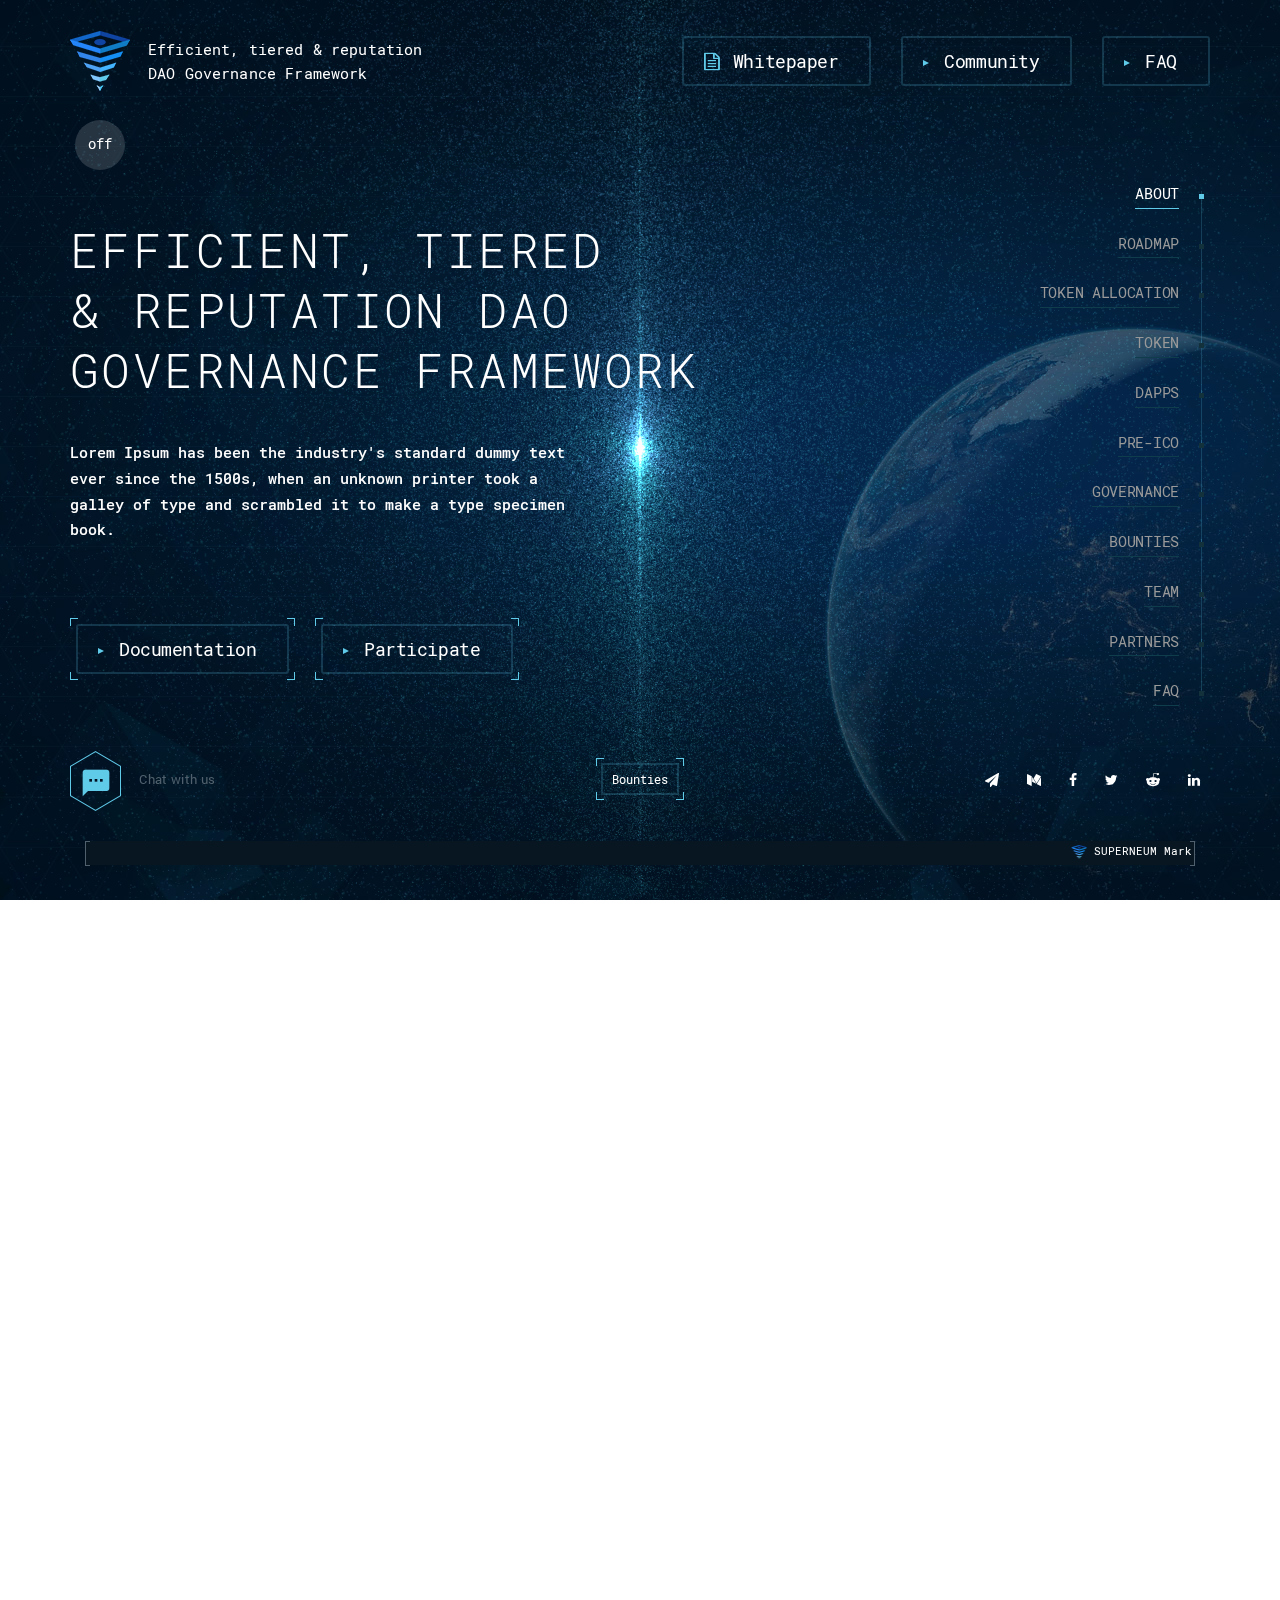
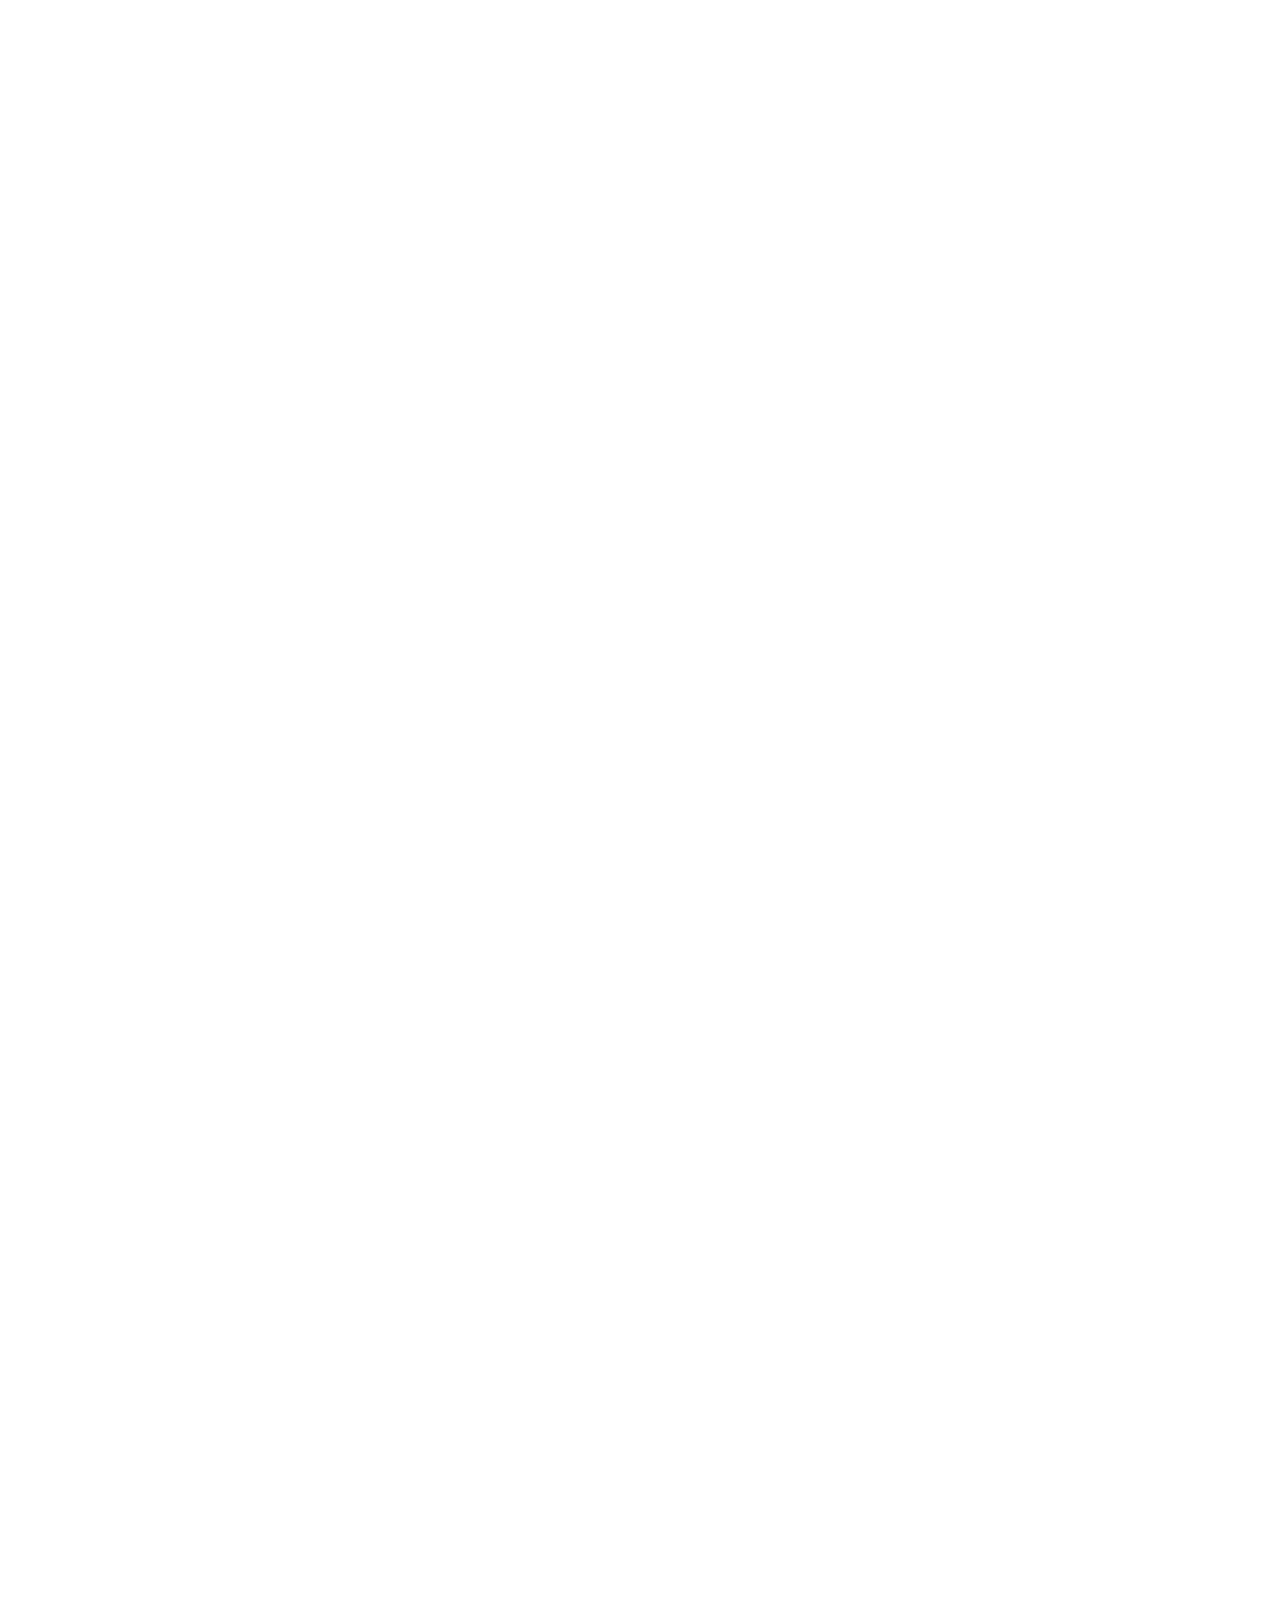
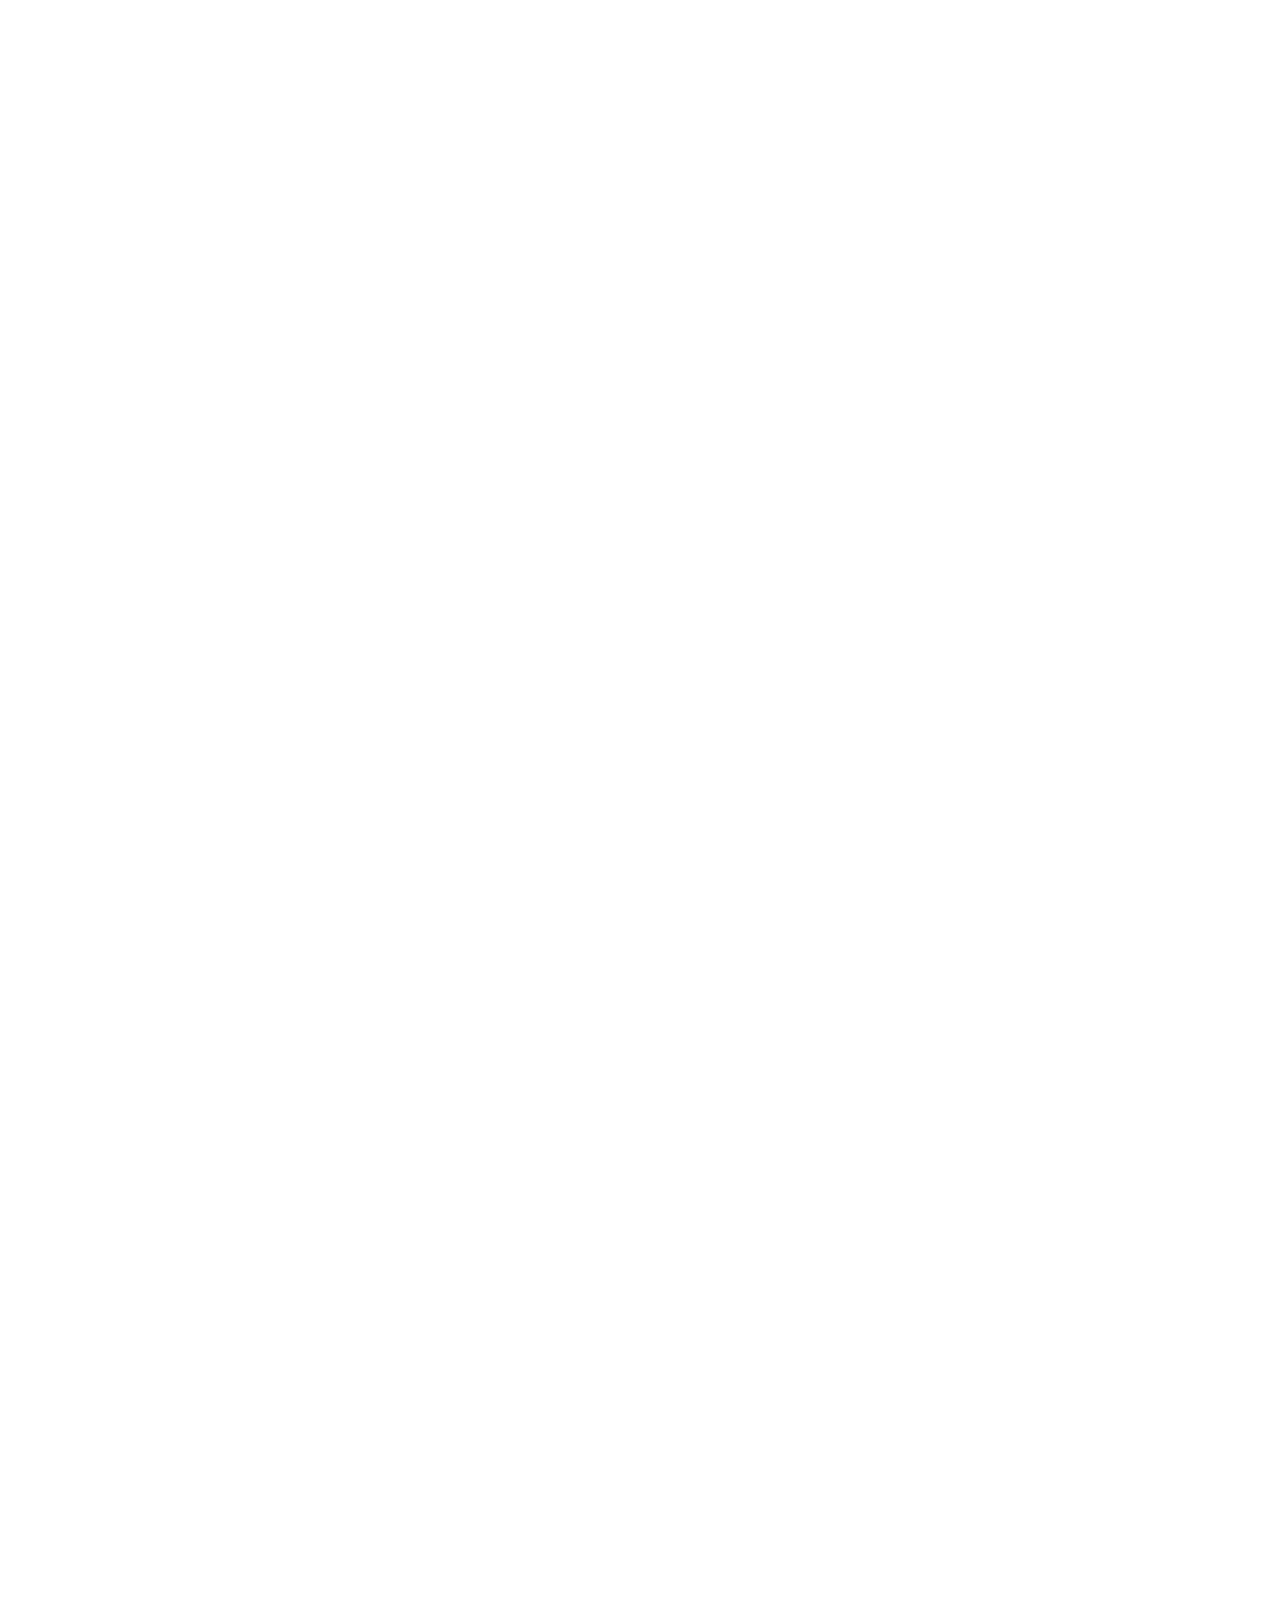
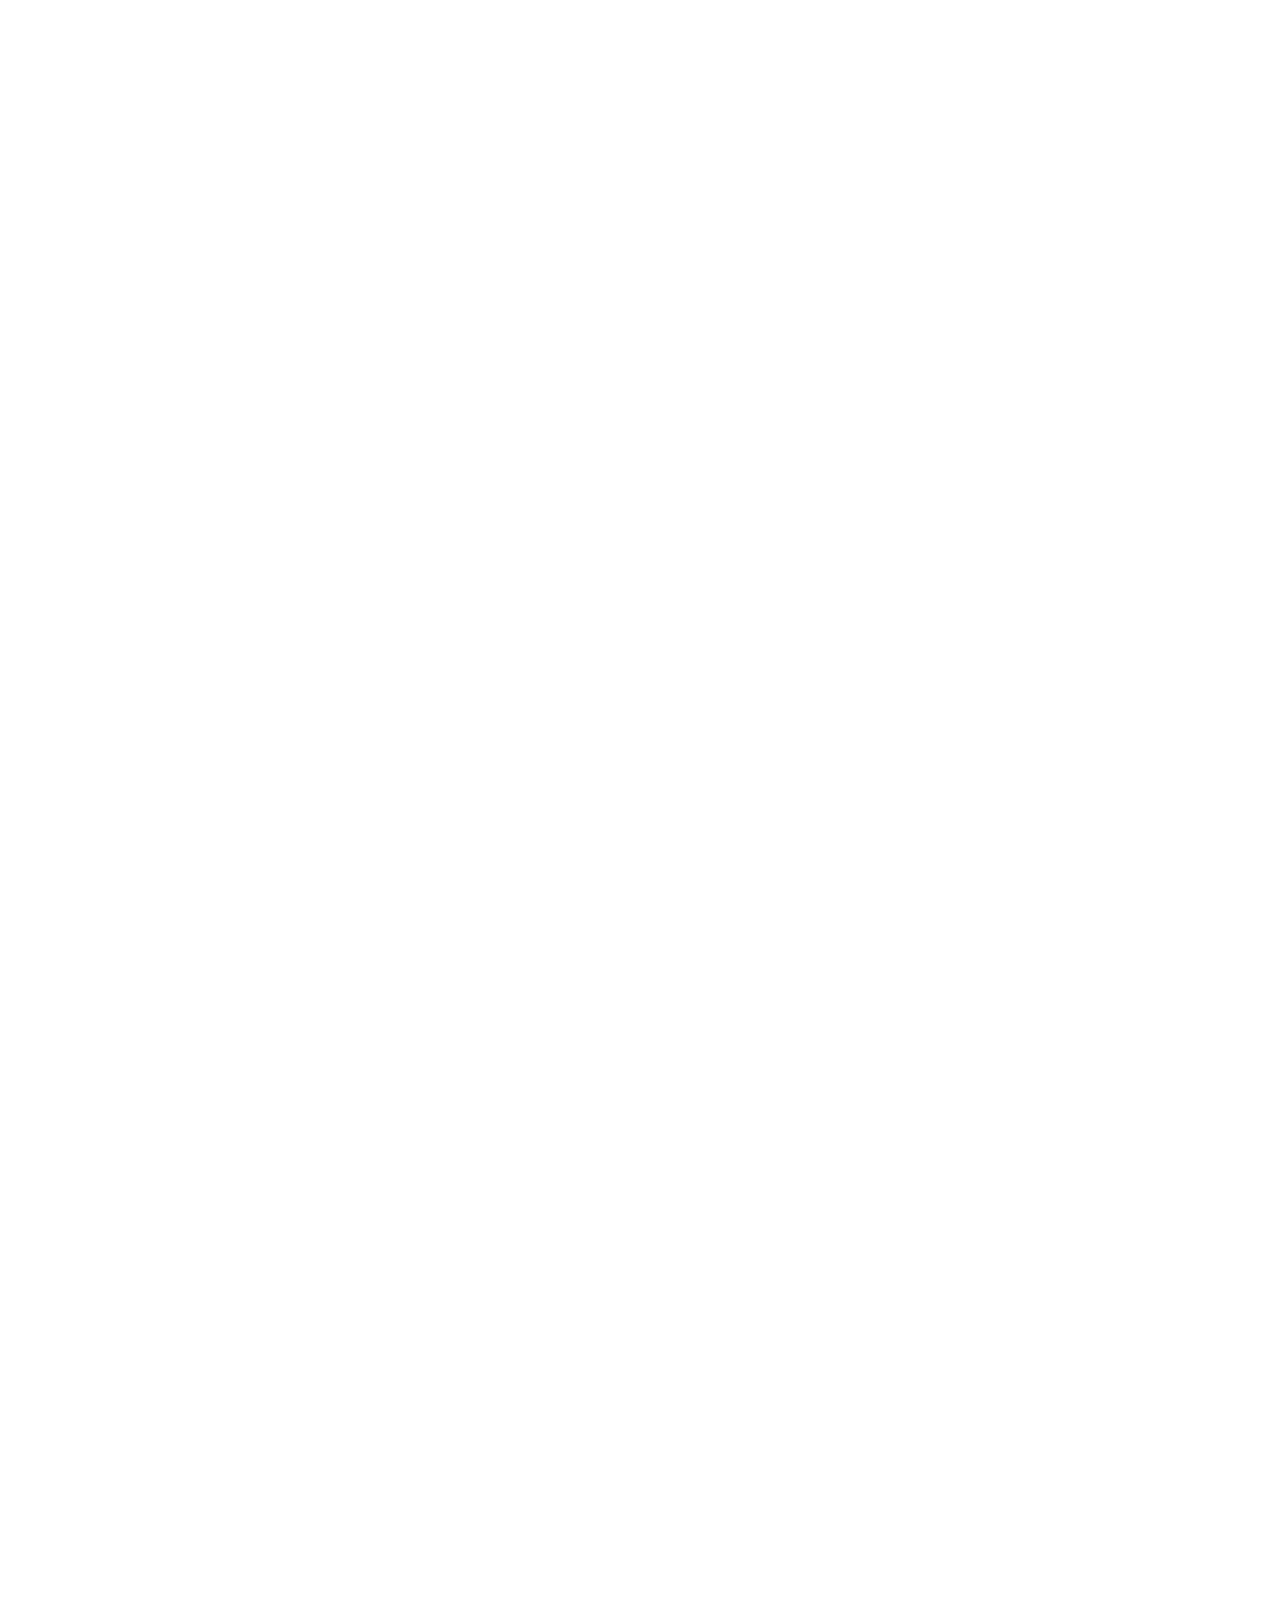
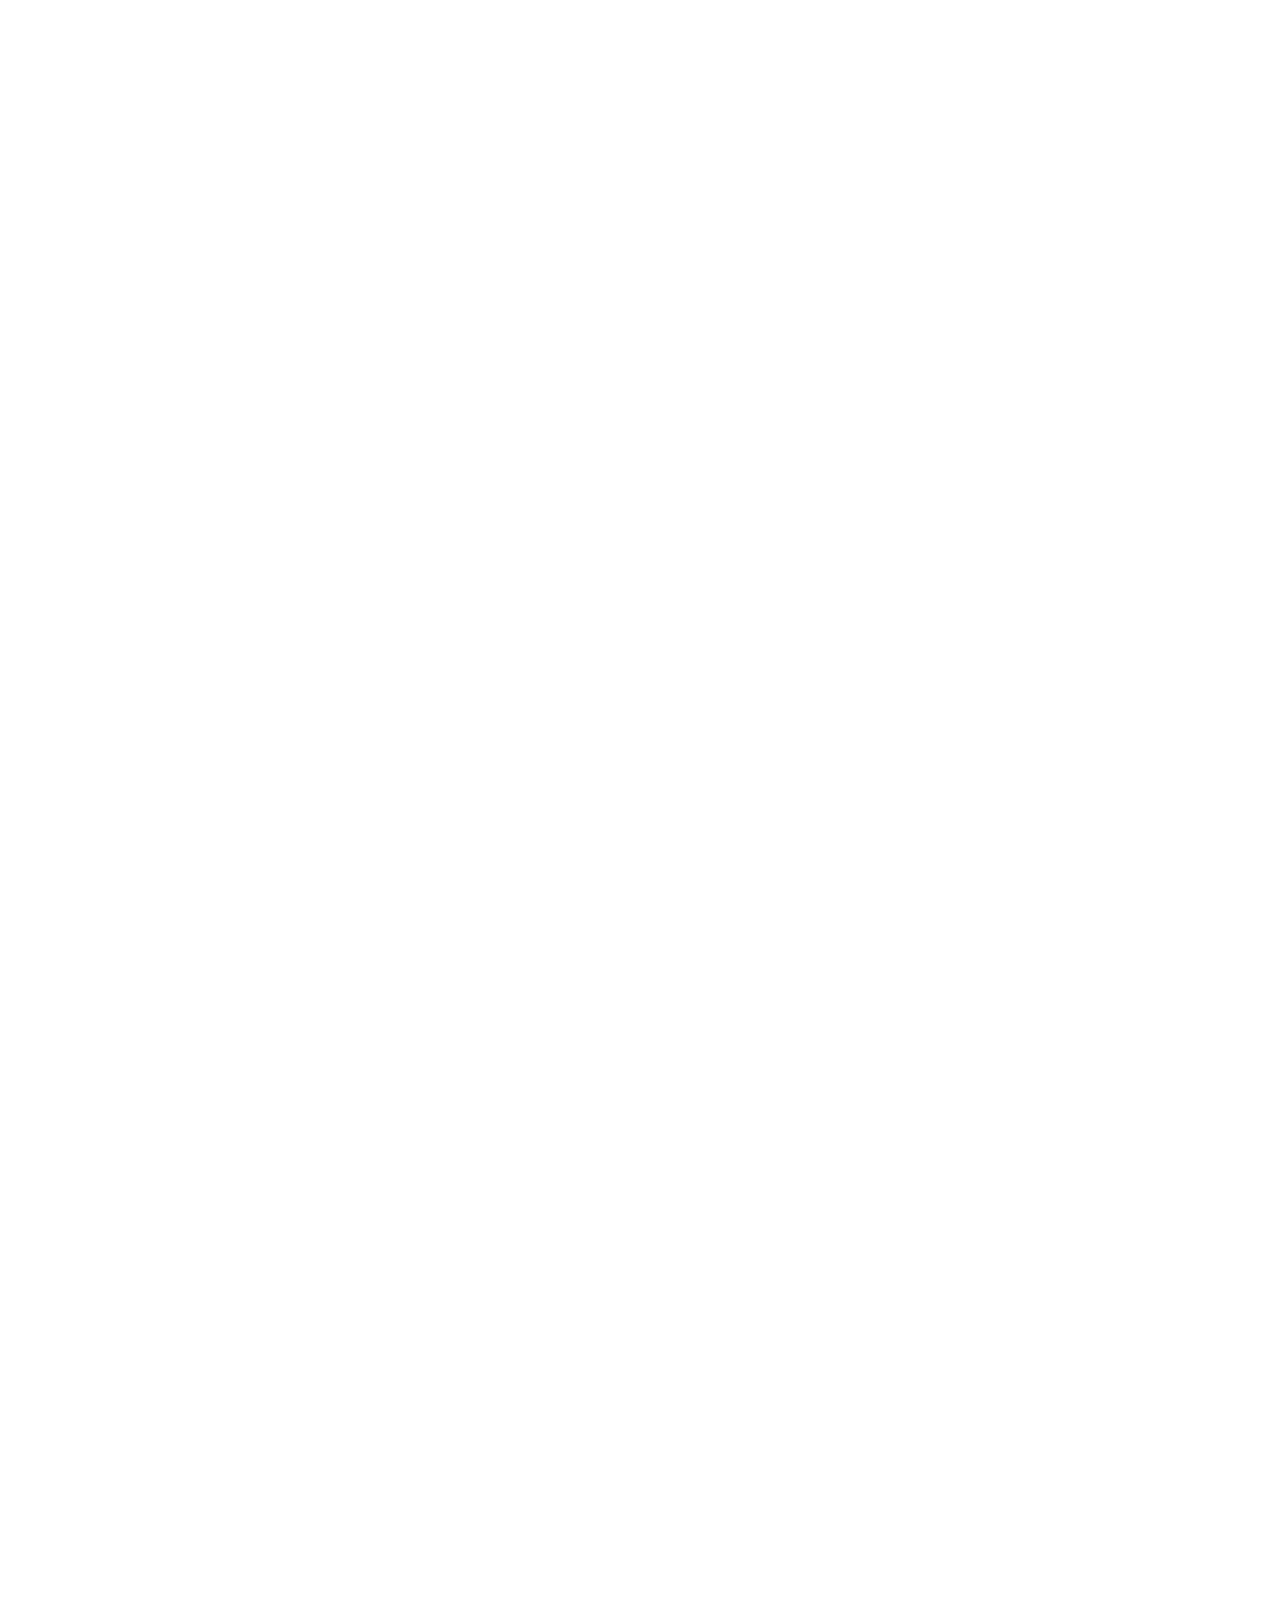
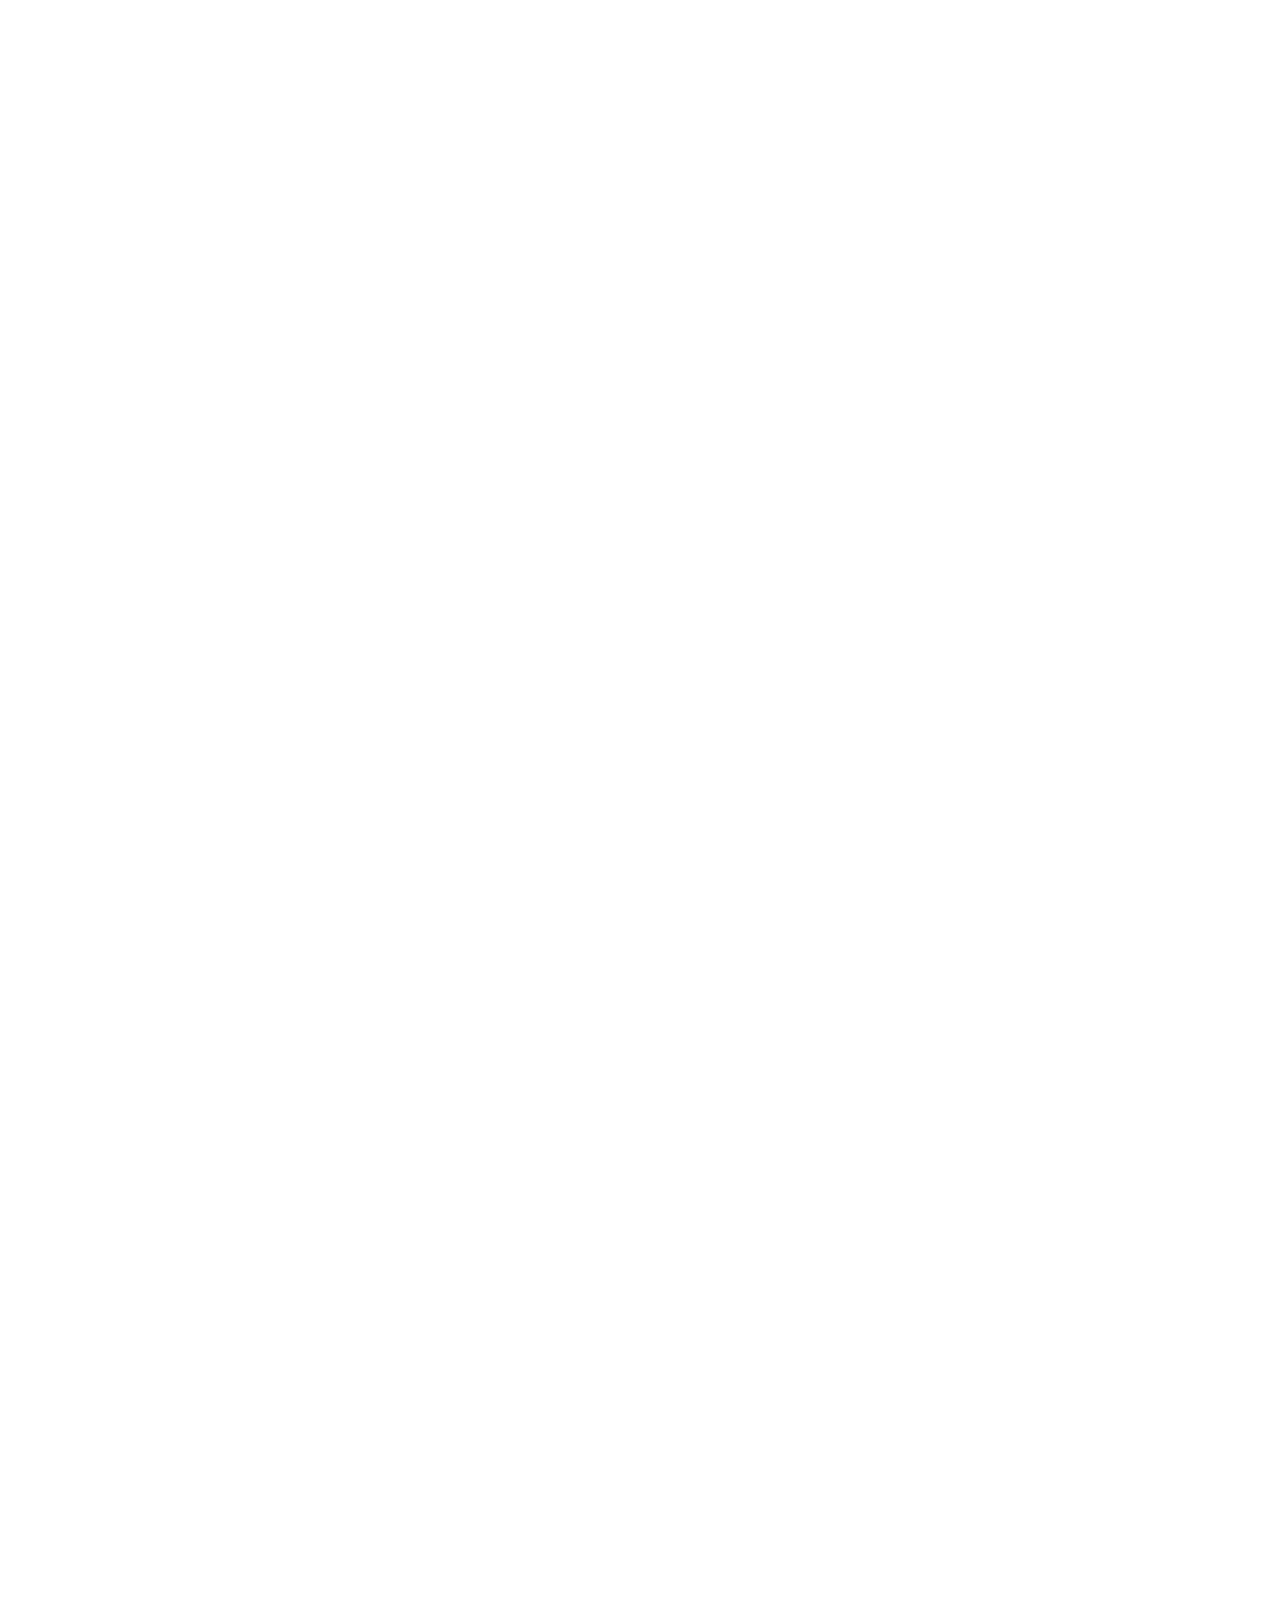
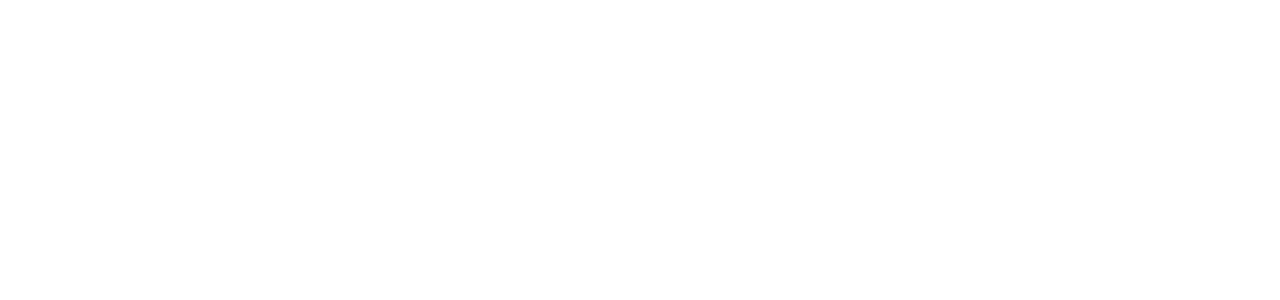
==== commit c8fe6dc9: "aa" ====
--- a/index.html
+++ b/index.html
@@ -32,7 +32,7 @@
 
     </style> -->
     <script type="text/javascript">        
-        $(document).ready(function() {
+        $(function(){
             // $("#section-1").load("About.html"); 
             $("#section-2").load("RoadMap.html");
             $("#section-3").load("Token_Allocation.html");
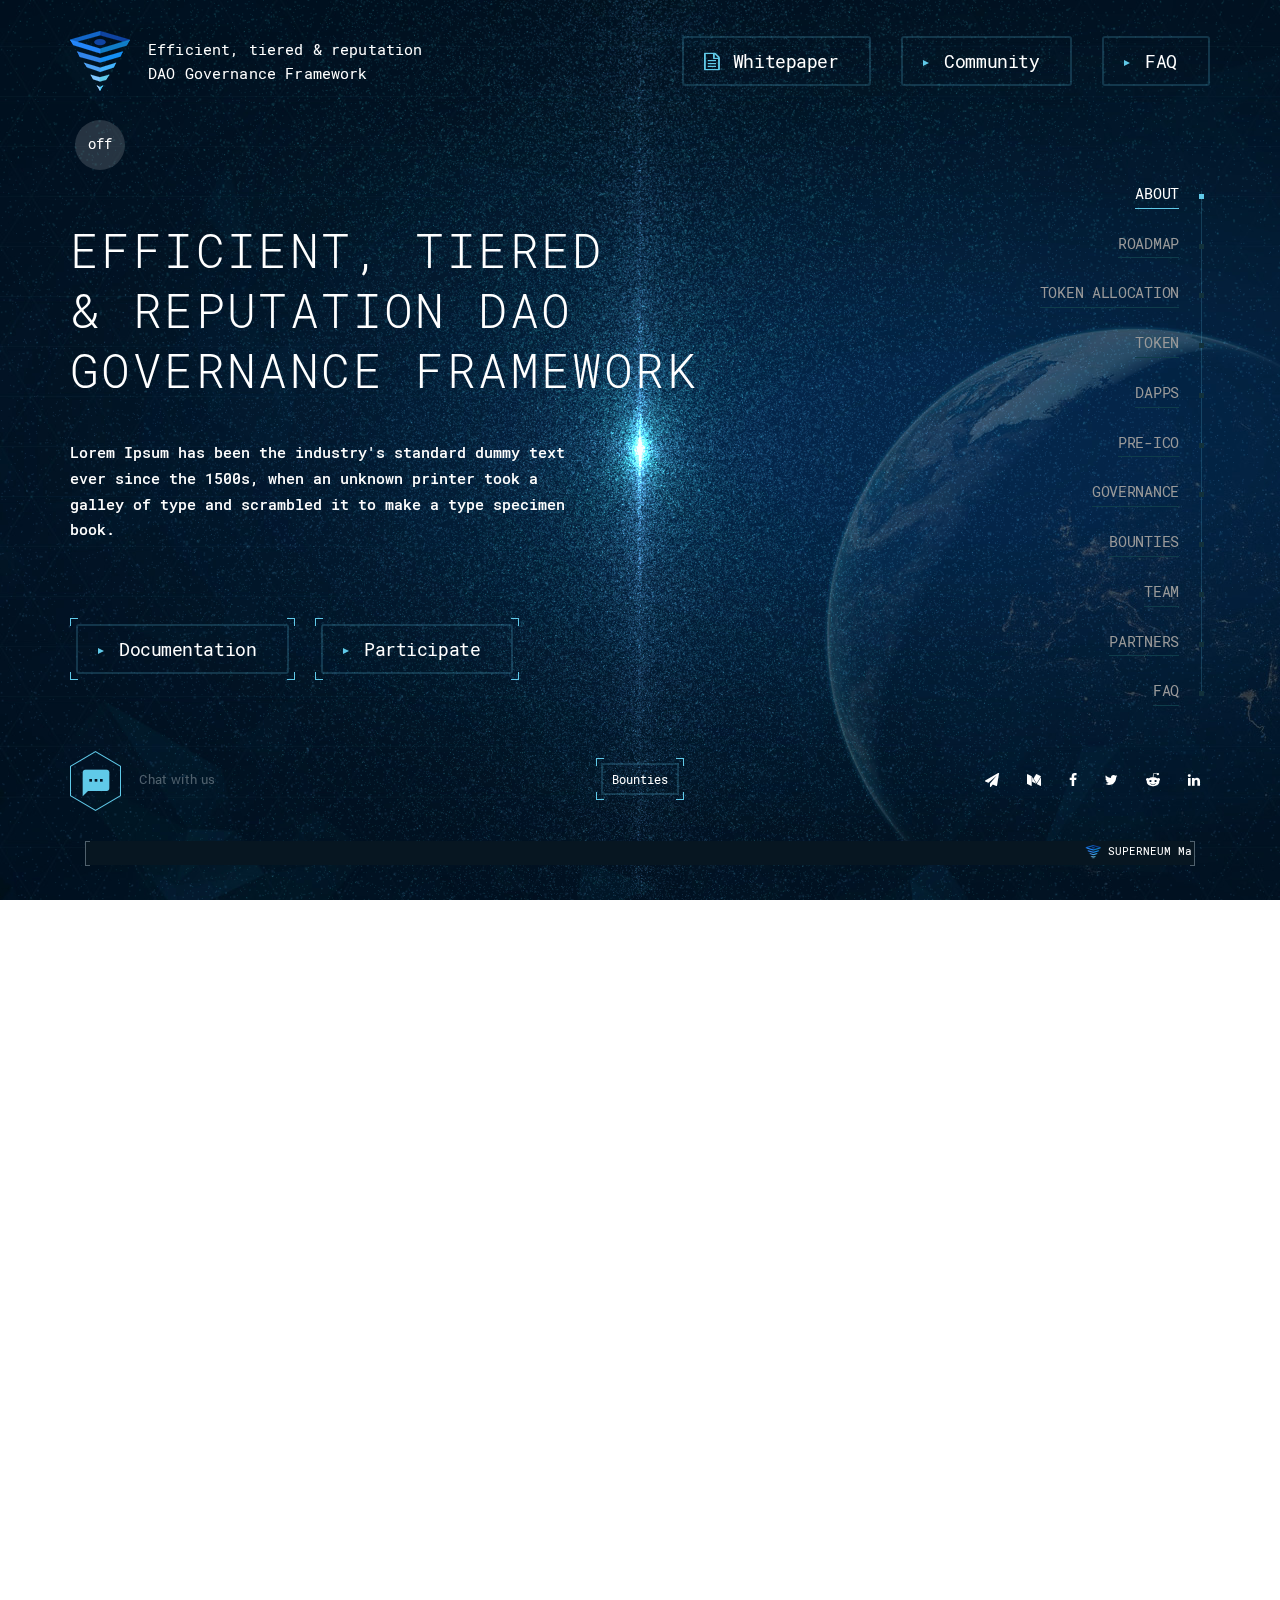
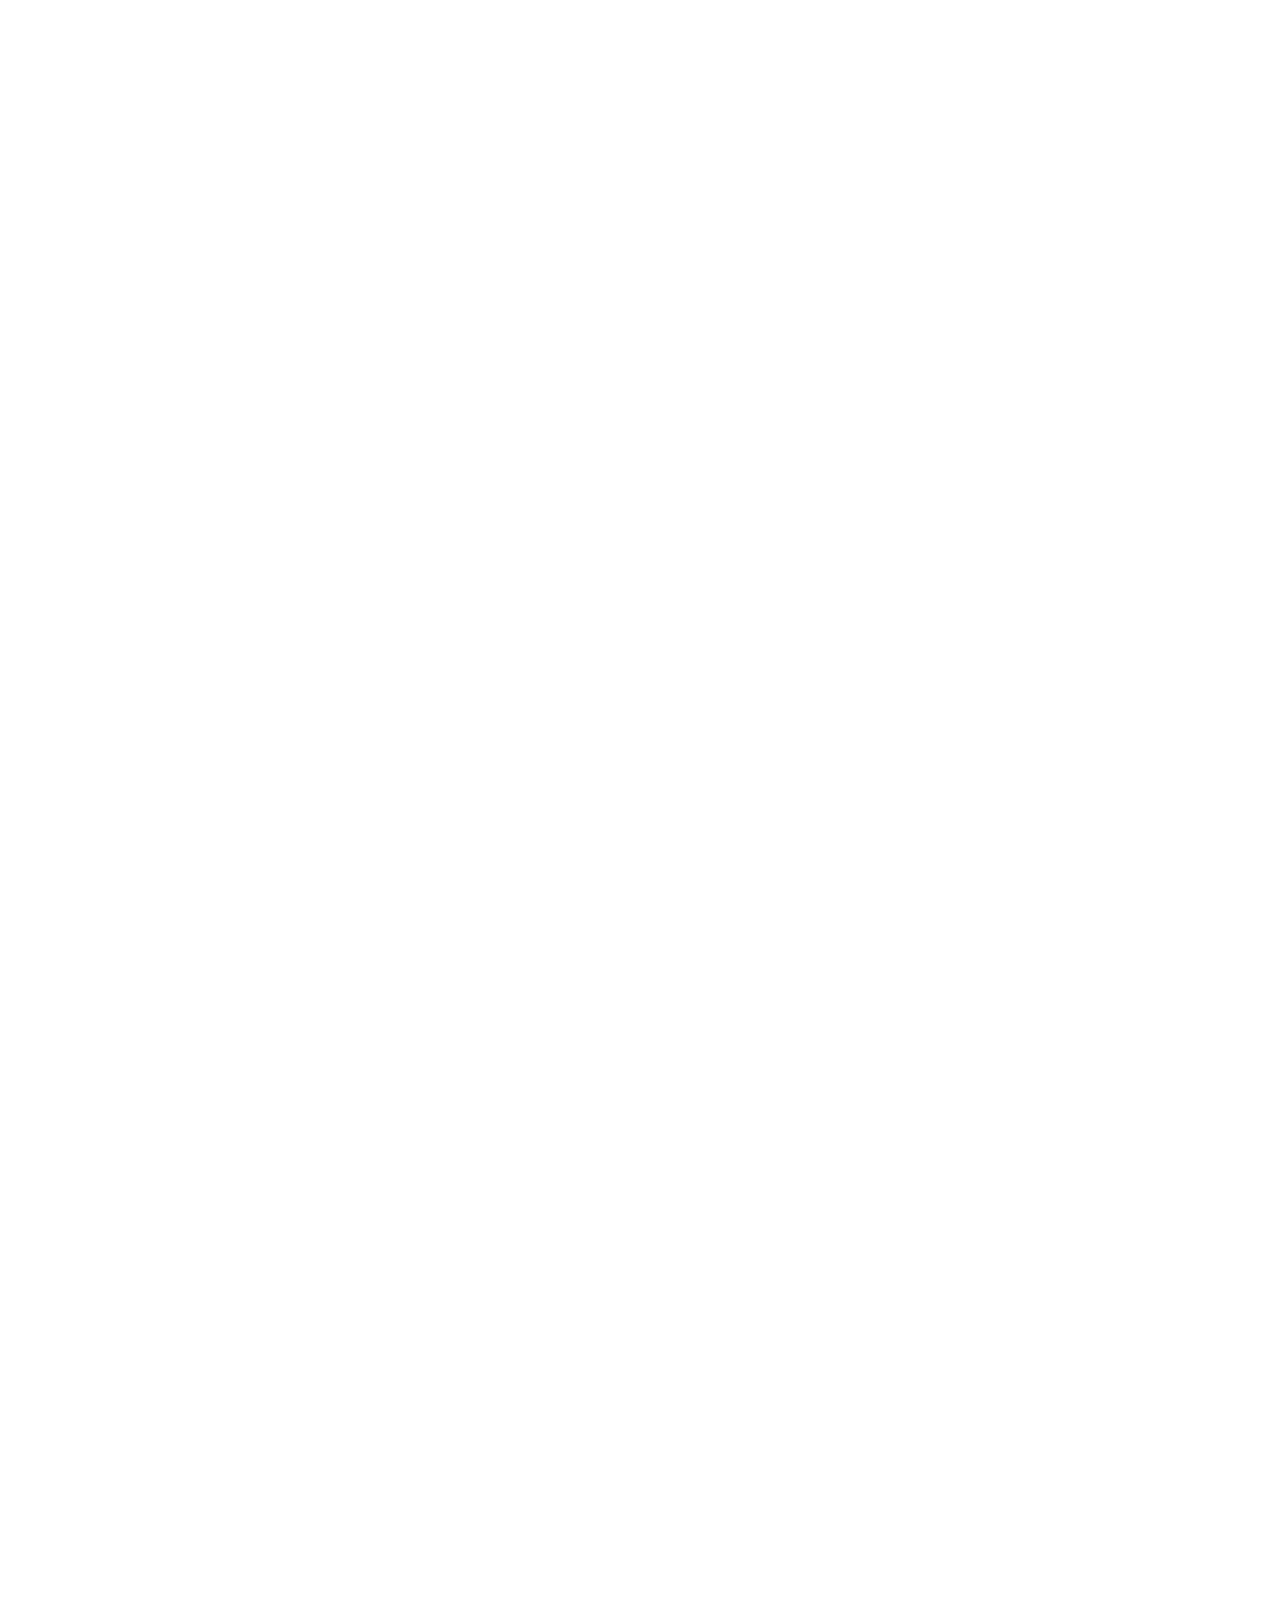
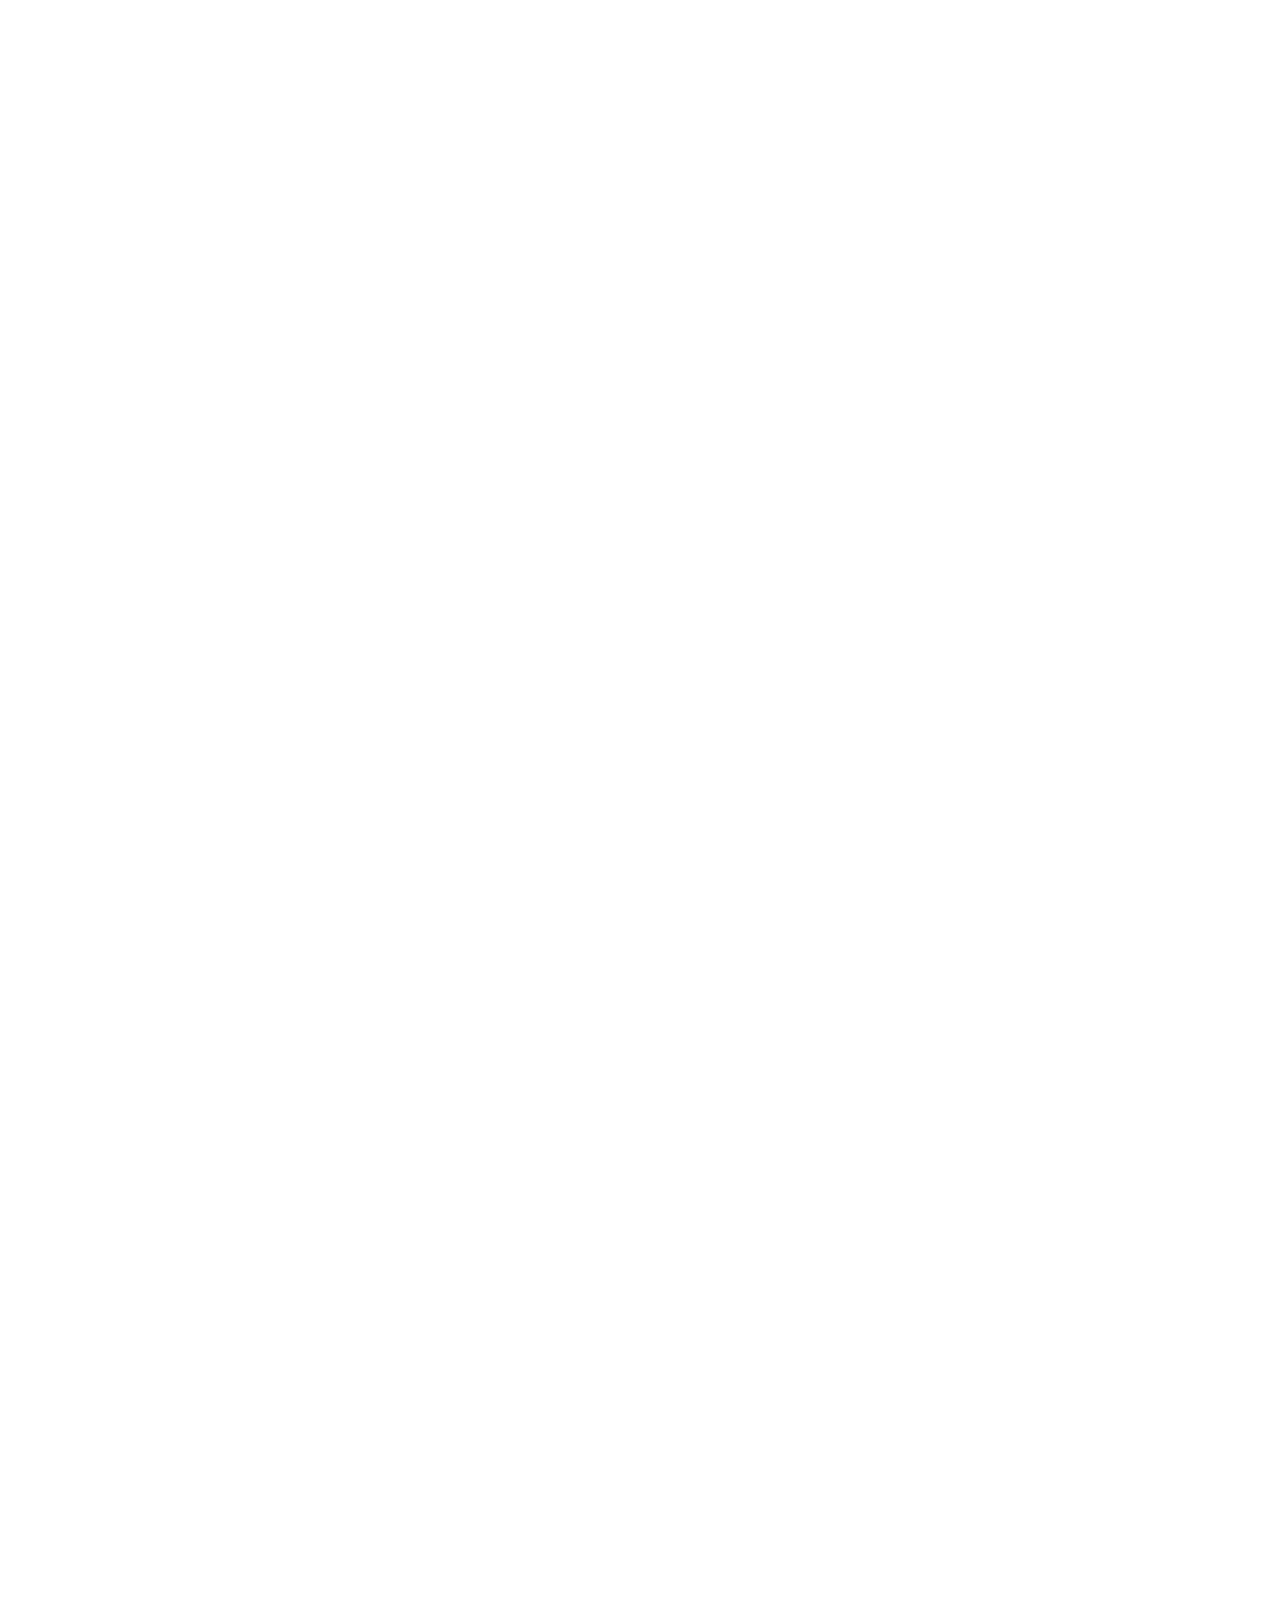
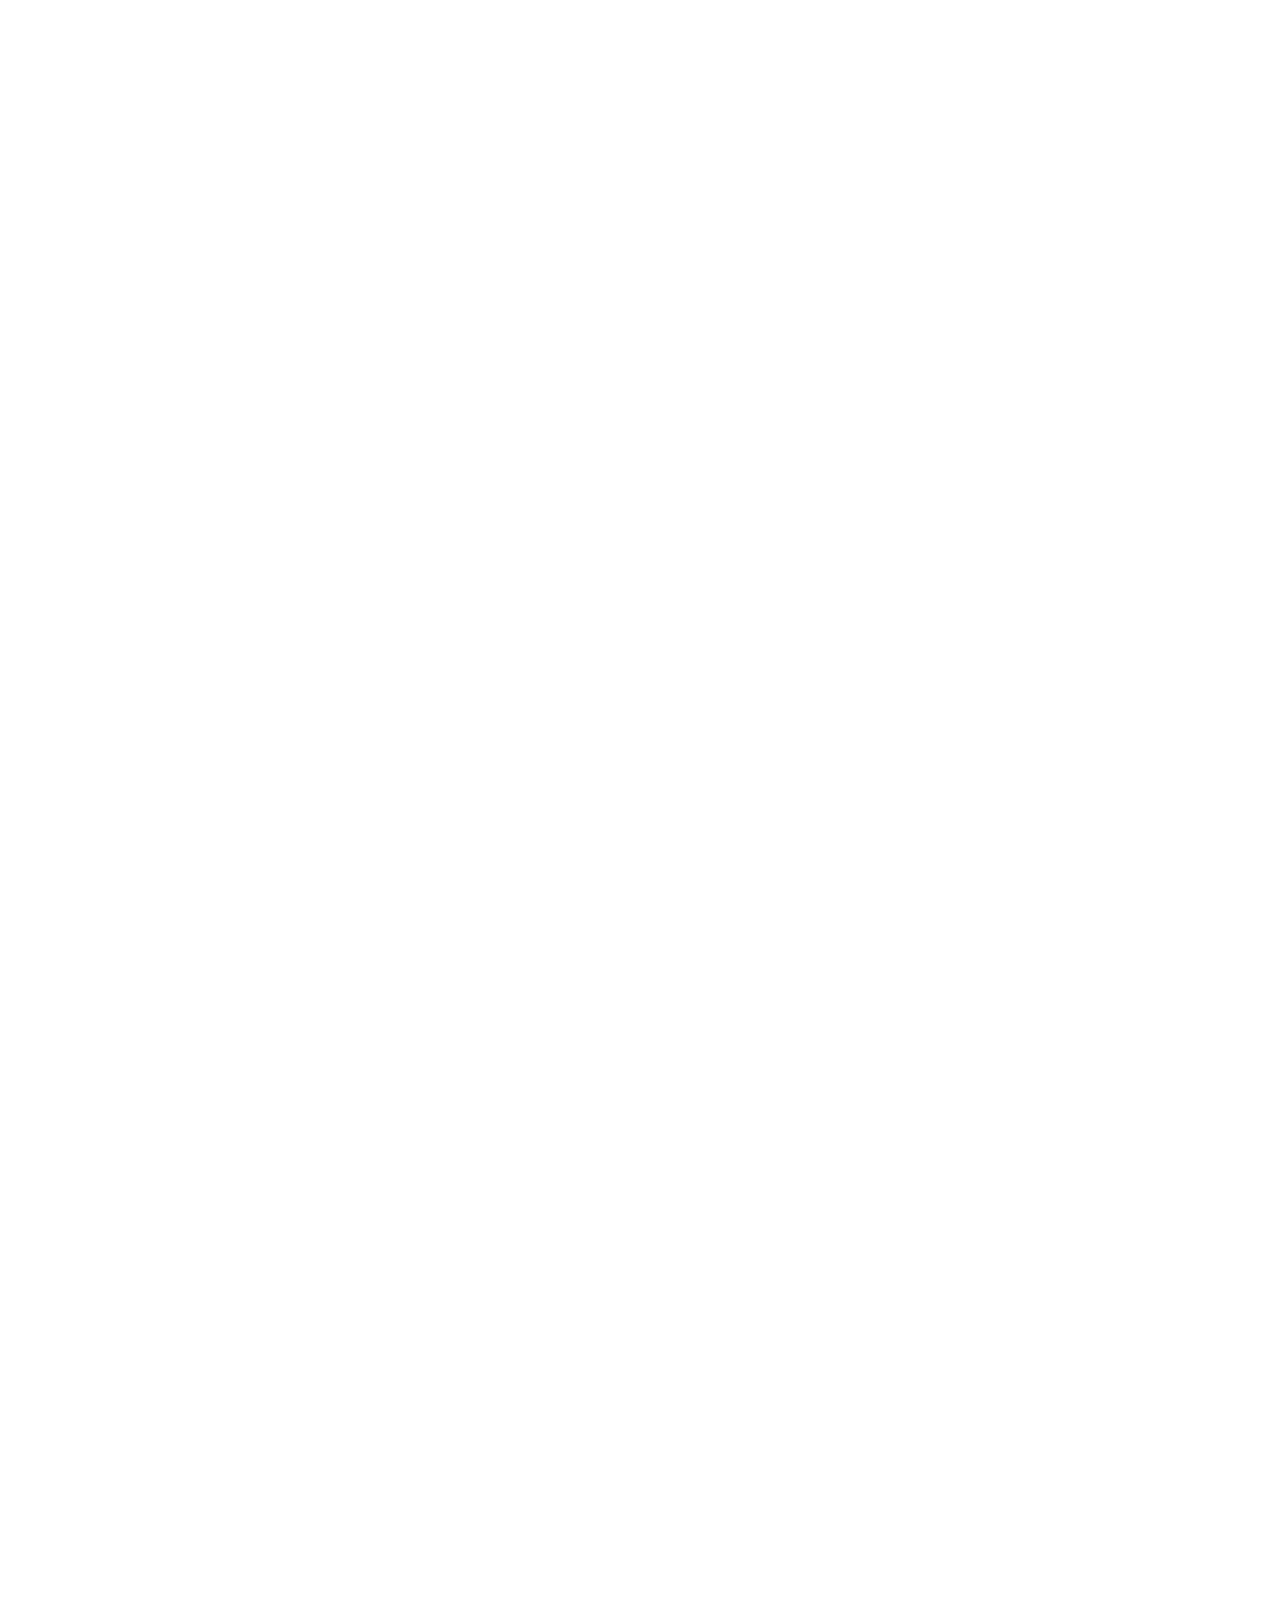
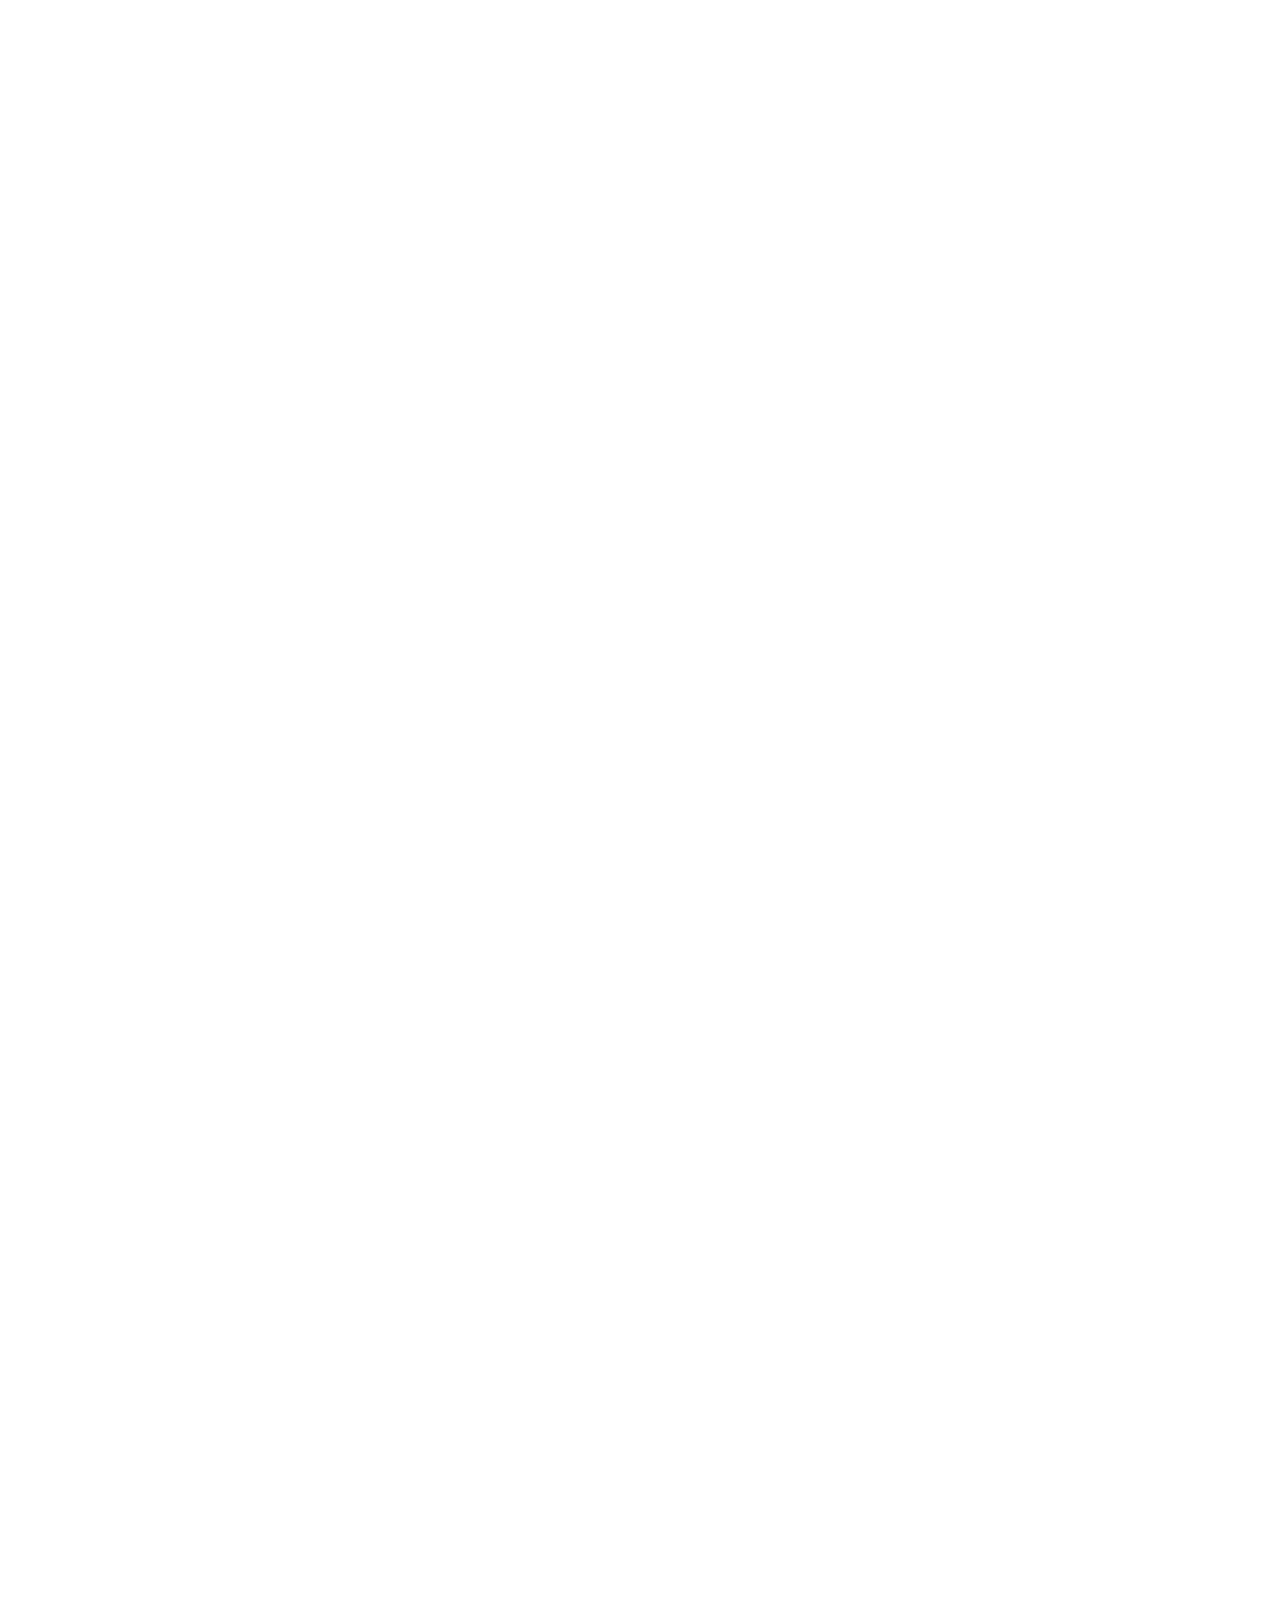
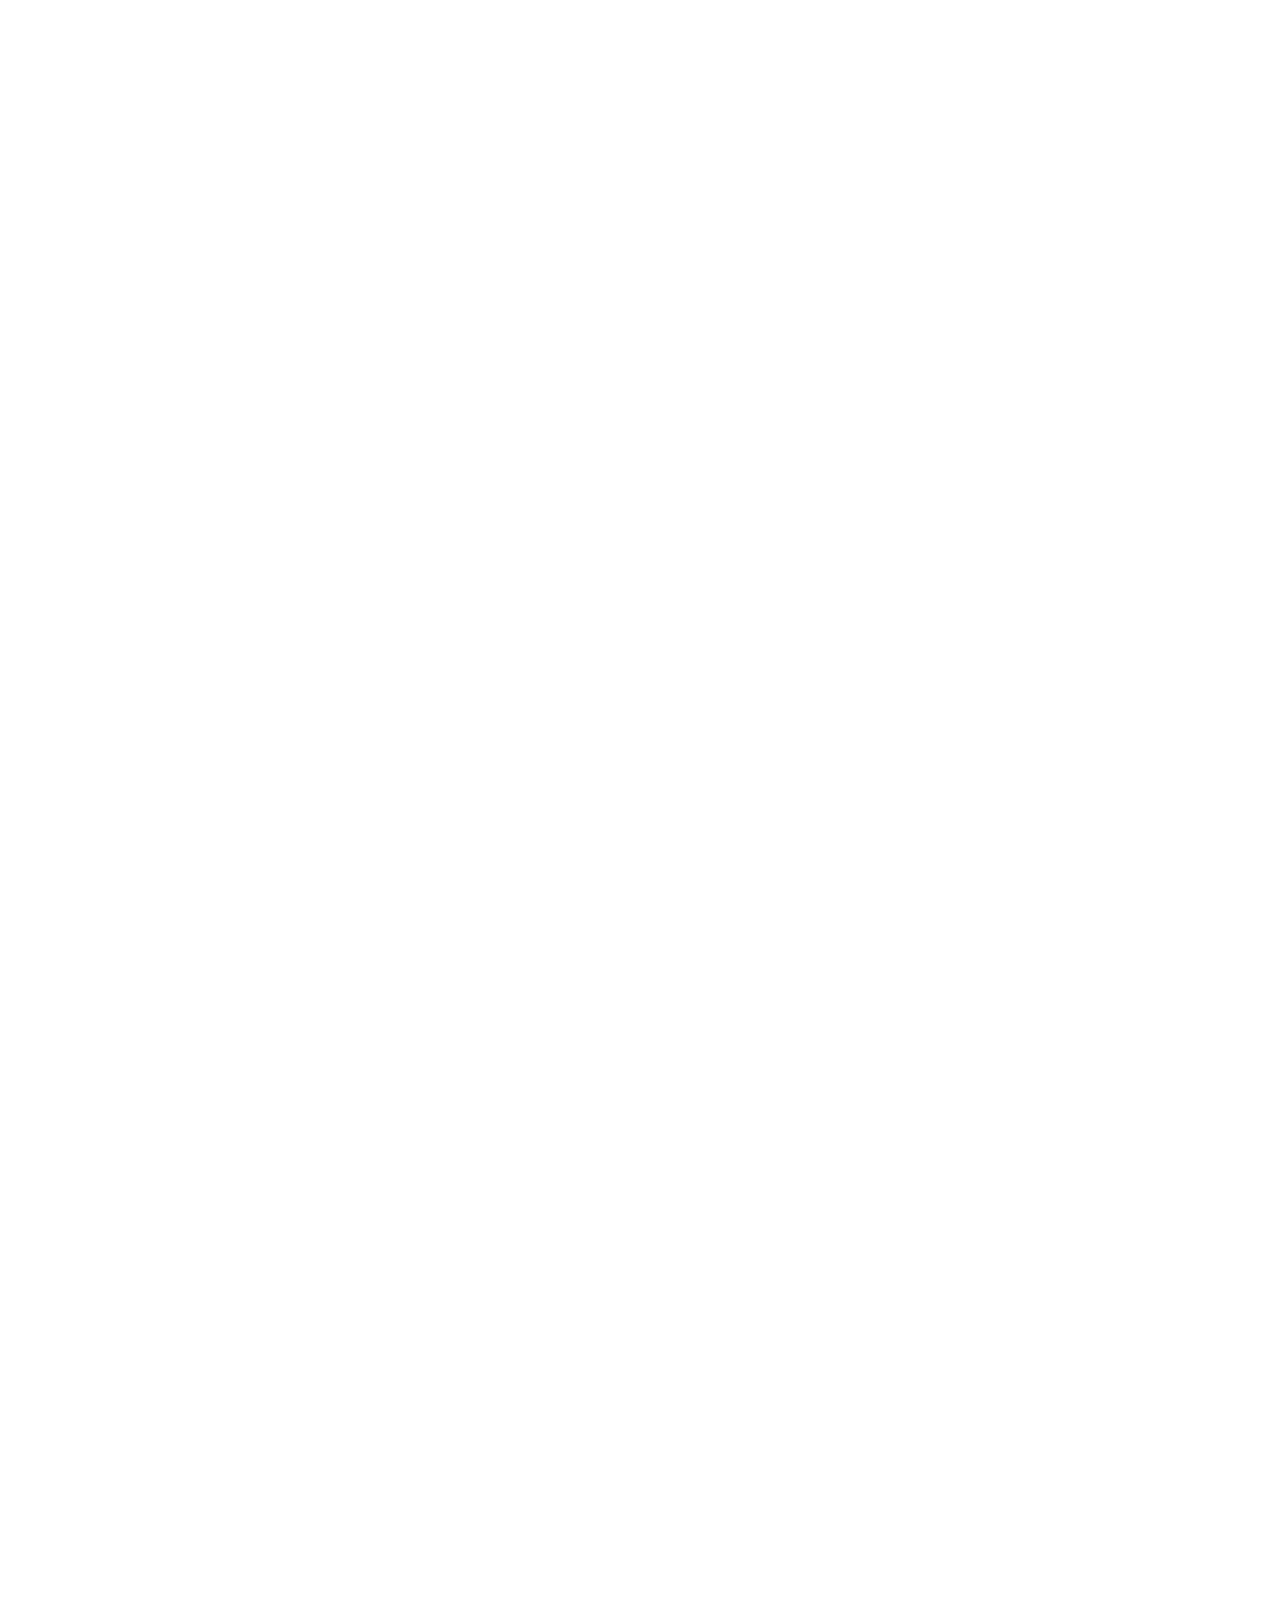
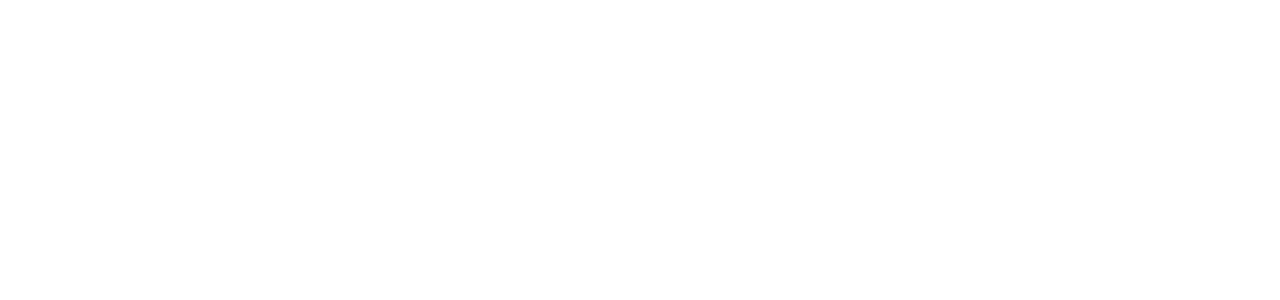
==== commit 0474920b: "aa" ====
--- a/index.html
+++ b/index.html
@@ -32,24 +32,27 @@
 
     </style> -->
     <script type="text/javascript">        
-        $(function(){
-            // $("#section-1").load("About.html"); 
-            $("#section-2").load("RoadMap.html");
-            $("#section-3").load("Token_Allocation.html");
-            $("#section-4").load("Token.html");
-            $("#section-5").load("Dapps.html");
-            $("#section-6").load("Pre_ICO.html");
-            $("#section-7").load("Governance.html");
-            $("#section-8").load("Bounties.html");
-            $("#section-9").load("Teams.html");
-            $("#section-10").load("Partners.html");
-            $("#section-11").load("FAQ.html");
-        });
-        
+        // $(function(){
+        //     // $("#section-1").load("About.html"); 
+        //     $("#section-2").load("RoadMap.html");
+        //     $("#section-3").load("Token_Allocation.html");
+        //     $("#section-4").load("Token.html");
+        //     $("#section-5").load("Dapps.html");
+        //     $("#section-6").load("Pre_ICO.html");
+        //     $("#section-7").load("Governance.html");
+        //     $("#section-8").load("Bounties.html");
+        //     $("#section-9").load("Teams.html");
+        //     $("#section-10").load("Partners.html");
+        //     $("#section-11").load("FAQ.html");
+        // });
+        function myFunction() {
+             document.getElementById("section-2").innerHTML='<object type="text/html" data="RoadMap.html" ></object>';
+        }
+
     </script>
 </head>
 
-<body>
+<body onload="myFunction()">
     <button class="header__bars menu-btn hidden-lg hidden-md" type="button">
       <span></span>
       <span></span>
@@ -267,7 +270,7 @@
             
         </section>
     </div>
-    <script src="js/scripts.min.js"></script>
+    
 </body>
-
+<script src="js/scripts.min.js"></script>
 </html>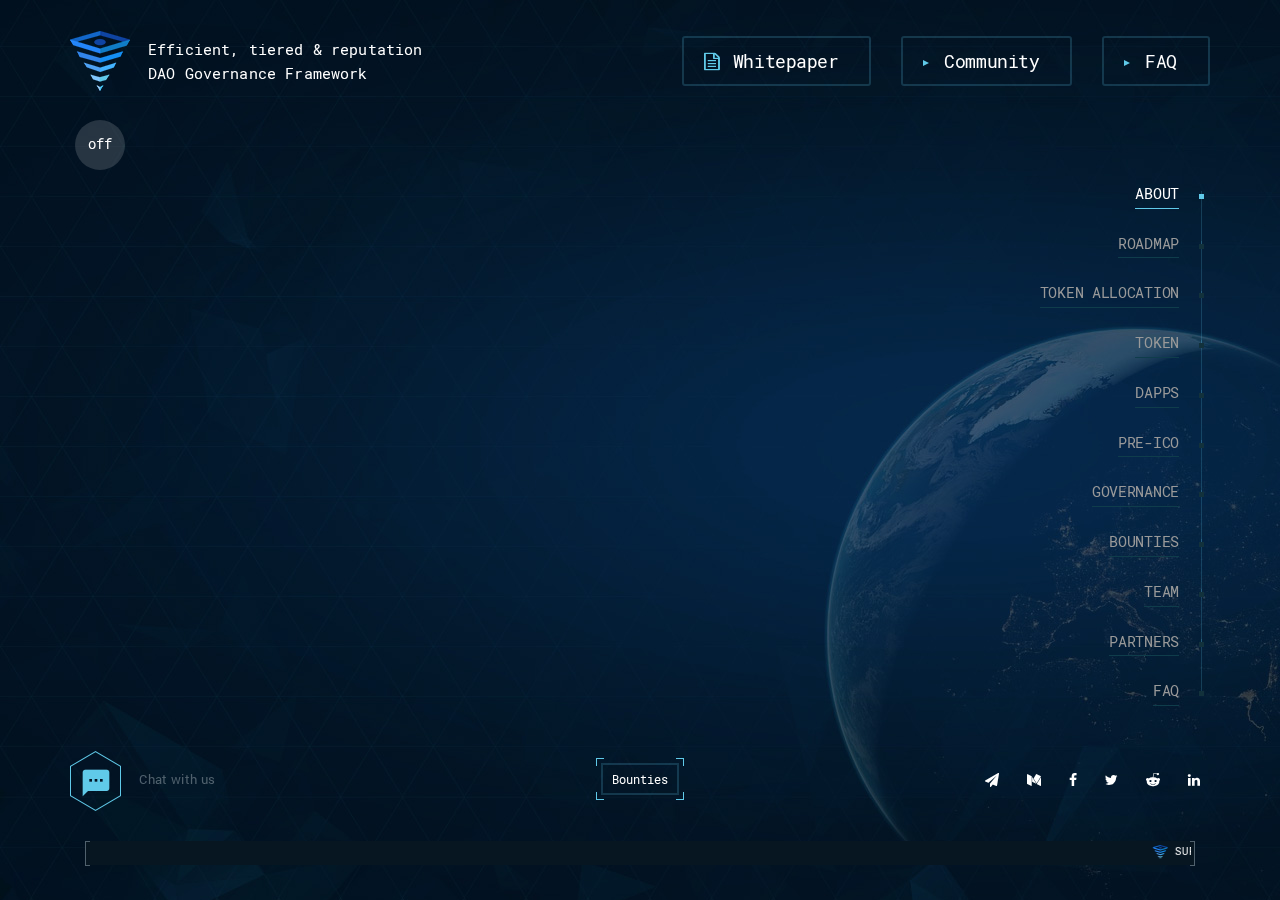
==== commit c5068f72: "ass" ====
--- a/index.html
+++ b/index.html
@@ -11,26 +11,6 @@
     <link rel="stylesheet" href="css/main.css">
     <link rel="stylesheet" href="css/style.css">
     <script type="text/javascript" src="https://code.jquery.com/jquery-3.2.1.min.js"></script>
-    <!-- <style type="text/css">
-        .loading-overlay {
-            display: none;
-            position: absolute;
-            top: 0;
-            left: 0;
-            width: 100%;
-            height: 100%;
-            background-color: #fff;
-            opacity: 0.6;
-        }
-
-        .spin-loader {
-            height: 100px;
-            background: url("http://i62.tinypic.com/2hzsro.gif") no-repeat center center transparent;
-            position: relative;
-            top: 25%;
-        }
-
-    </style> -->
     <script type="text/javascript">        
         // $(function(){
         //     // $("#section-1").load("About.html"); 
@@ -45,14 +25,63 @@
         //     $("#section-10").load("Partners.html");
         //     $("#section-11").load("FAQ.html");
         // });
-        function myFunction() {
-             document.getElementById("section-2").innerHTML='<object type="text/html" data="RoadMap.html" ></object>';
-        }
+        load_flag = 0;
+        $("#section-1").load("About.html", function() {
+            load_flag++;
+            console.log(load_flag);
+        }); 
+        $("#section-2").load("RoadMap.html", function() {
+            load_flag++;
+            console.log(load_flag);
+        });
+        $("#section-3").load("Token_Allocation.html", function() {
+            load_flag++;
+            console.log(load_flag);
+        });
+        $("#section-4").load("Token.html",function() {
+            load_flag++;
+            console.log(load_flag);
+        });
+        $("#section-5").load("Dapps.html",function() {
+            load_flag++;
+            console.log(load_flag);
+        });
+        $("#section-6").load("Pre_ICO.html", function() {
+            load_flag++;
+            console.log(load_flag);
+        });
+        $("#section-7").load("Governance.html", function() {
+            load_flag++;
+            console.log(load_flag);
+        });
+        $("#section-8").load("Bounties.html",function() {
+            load_flag++;
+            console.log(load_flag);
+        });
+        $("#section-9").load("Teams.html",function() {
+            load_flag++;
+            console.log(load_flag);
+        });
+        $("#section-10").load("Partners.html",function() {
+            load_flag++;
+            console.log(load_flag);
+        });
+        $("#section-11").load("FAQ.html",function() {
+            load_flag++;
+            console.log(load_flag);
+            if(load_flag == 11) {
+                // alert("pass");
+                var my_awesome_script = document.createElement('script');
+                my_awesome_script.setAttribute('src','js/scripts.min.js');
+                my_awesome_script.async = true;
+                document.head.appendChild(my_awesome_script);
+            }
+        });
 
     </script>
 </head>
 
-<body onload="myFunction()">
+<body>
     <button class="header__bars menu-btn hidden-lg hidden-md" type="button">
       <span></span>
       <span></span>
@@ -196,37 +225,7 @@
     </div>
     <div id="fullpage" class="sections-wrap">
         <!-- About -->
-        <section class="section s_1 head-home" id="section-1">
-            
-            <div class="container">
-                <div class="row">
-                    <div class="col-xs-12">
-                        <h1 class="s_1__h">EFFICIENT, TIERED <br>& REPUTATION DAO <br>GOVERNANCE FRAMEWORK</h1>
-                        <div class="s_1__countdown__title">Lorem Ipsum has been the industry's standard dummy text ever since the 1500s, when an unknown printer took a galley of type and scrambled it to make a type specimen book.</div>
-                        <div class="clearfix"></div>
-                        <div class="s_1__links">
-                            <div class="btn_link">
-                                <div class="btn_corner btn_corner-tl"></div>
-                                <div class="btn_corner btn_corner-tr"></div>
-                                <div class="btn_corner btn_corner-br"></div>
-                                <div class="btn_corner btn_corner-bl"></div>
-                                <!-- <div class="btn_border btn_border-top-bottom"></div>
-                    <div class="btn_border btn_border-left-right"></div> -->
-                                <a href="" target="_blank" class="header__auth header__demo" style="margin-left: 0px !important;">Documentation</a>
-                            </div>
-                            <div class="btn_link" style="margin-left: 20px;">
-                                <div class="btn_corner btn_corner-tl"></div>
-                                <div class="btn_corner btn_corner-tr"></div>
-                                <div class="btn_corner btn_corner-br"></div>
-                                <div class="btn_corner btn_corner-bl"></div>
-                                <!-- <div class="btn_border btn_border-top-bottom"></div>
-                    <div class="btn_border btn_border-left-right"></div> -->
-                                <a href="" target="_blank" class="header__auth header__demo" style="margin-left: 0px !important;">Participate</a>
-                            </div>
-                        </div>
-                    </div>
-                </div>
-            </div>
+        <section class="section s_1 head-home" id="section-1">            
 
         </section>
         <!-- RoadMap -->
@@ -270,7 +269,7 @@
             
         </section>
     </div>
-    
+    <!-- <script src="js/scripts.min.js"></script> -->
 </body>
-<script src="js/scripts.min.js"></script>
+
 </html>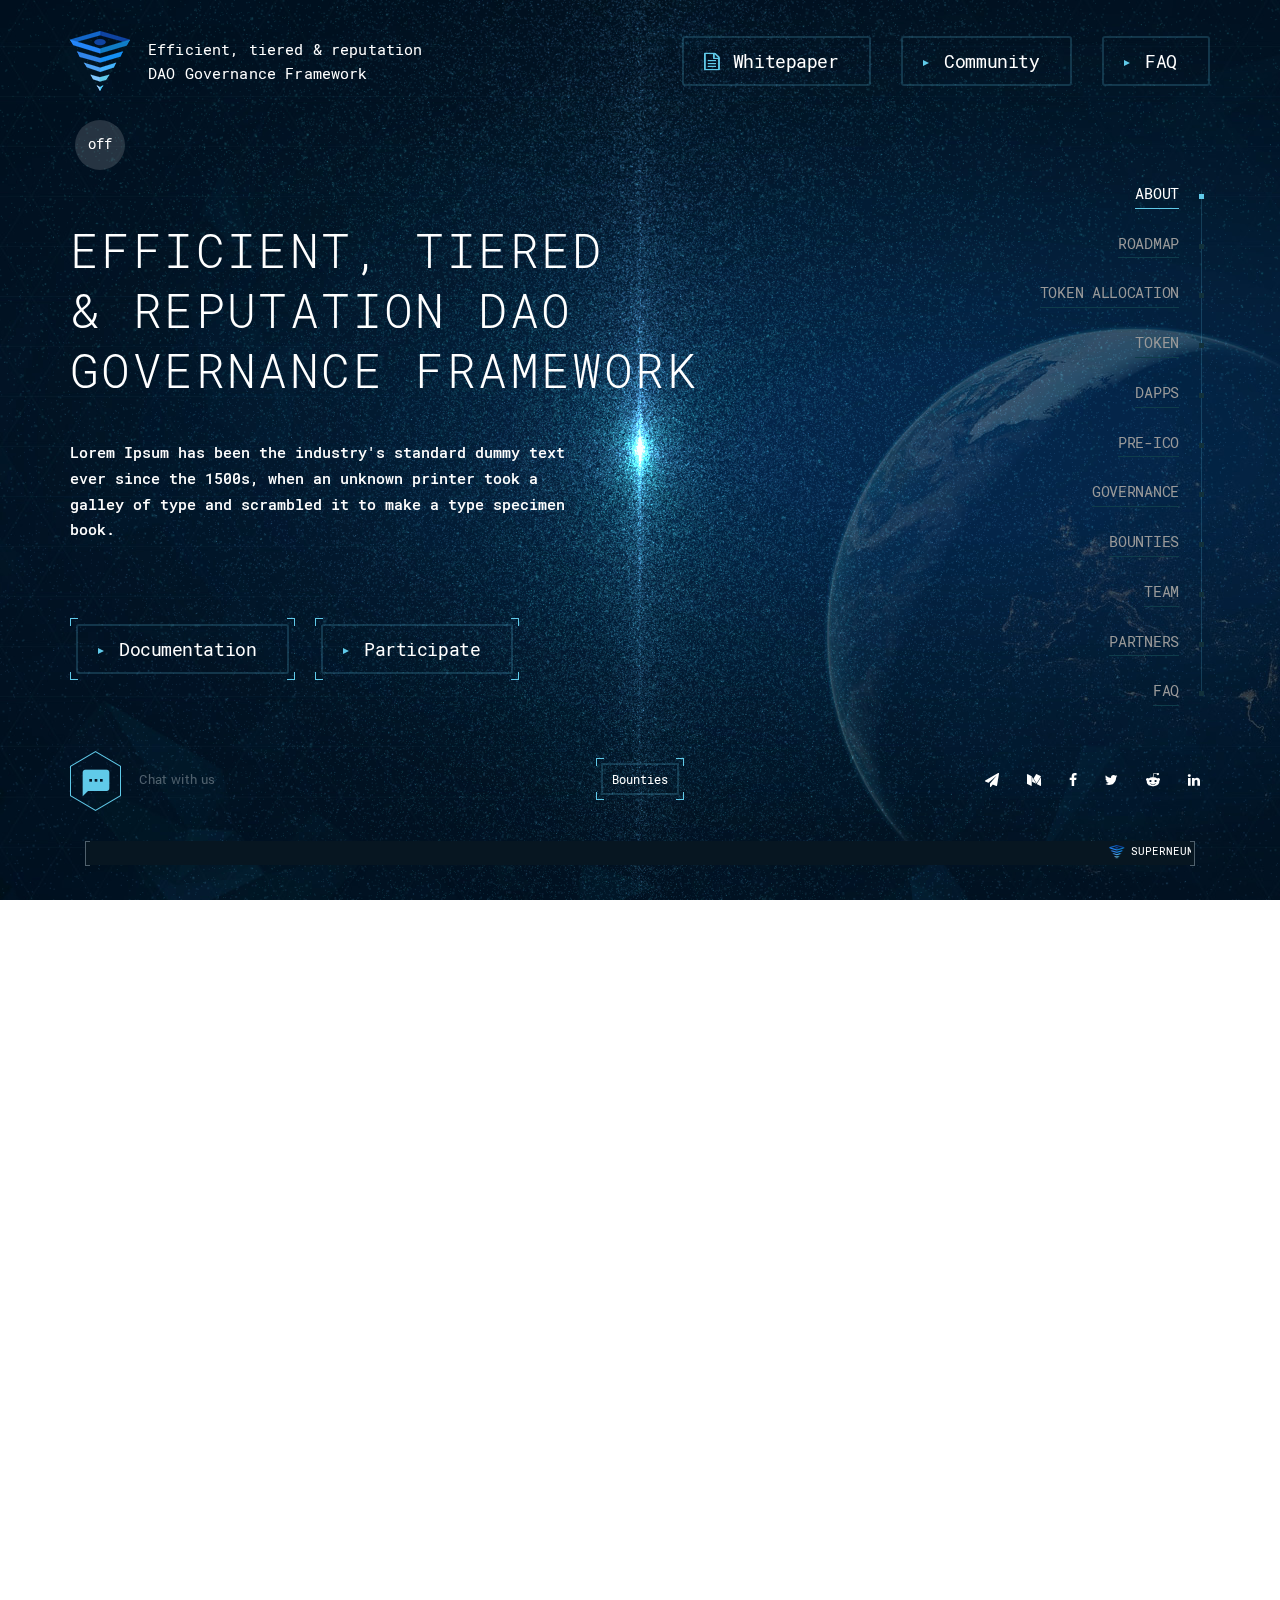
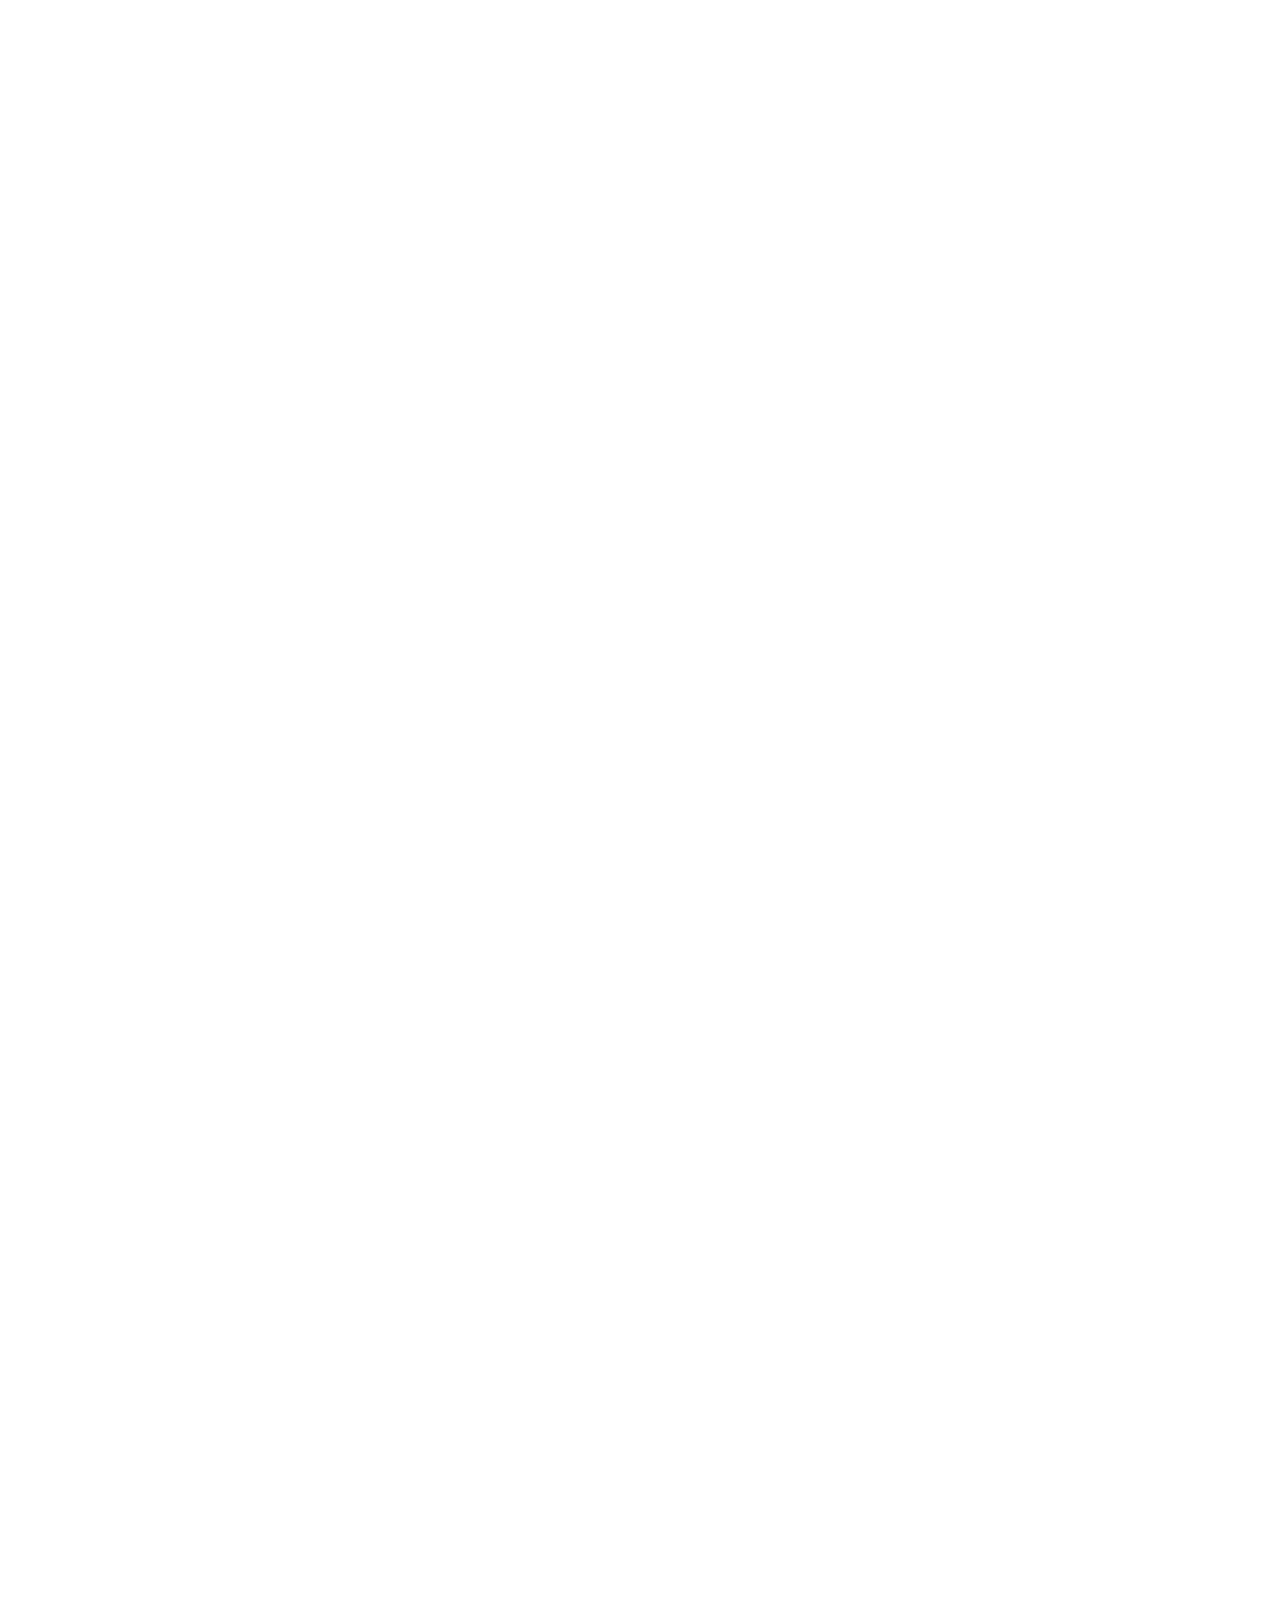
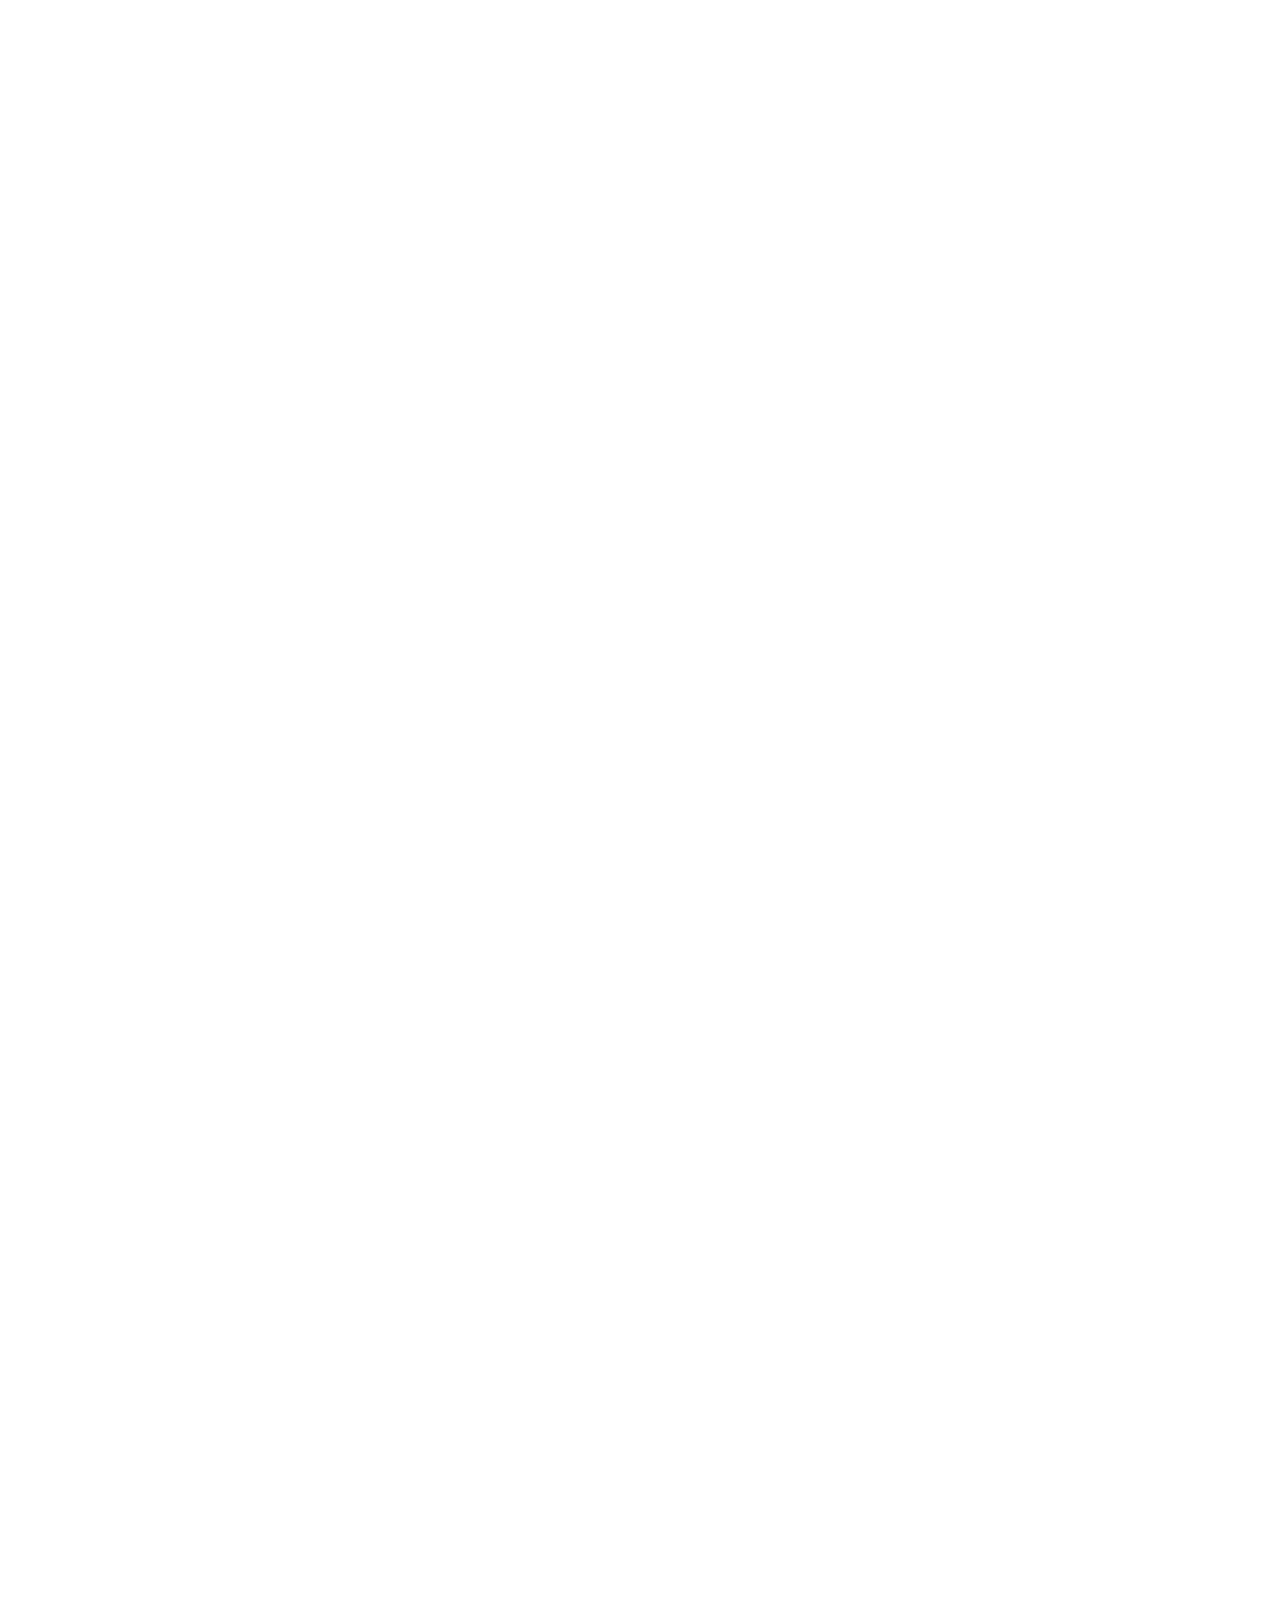
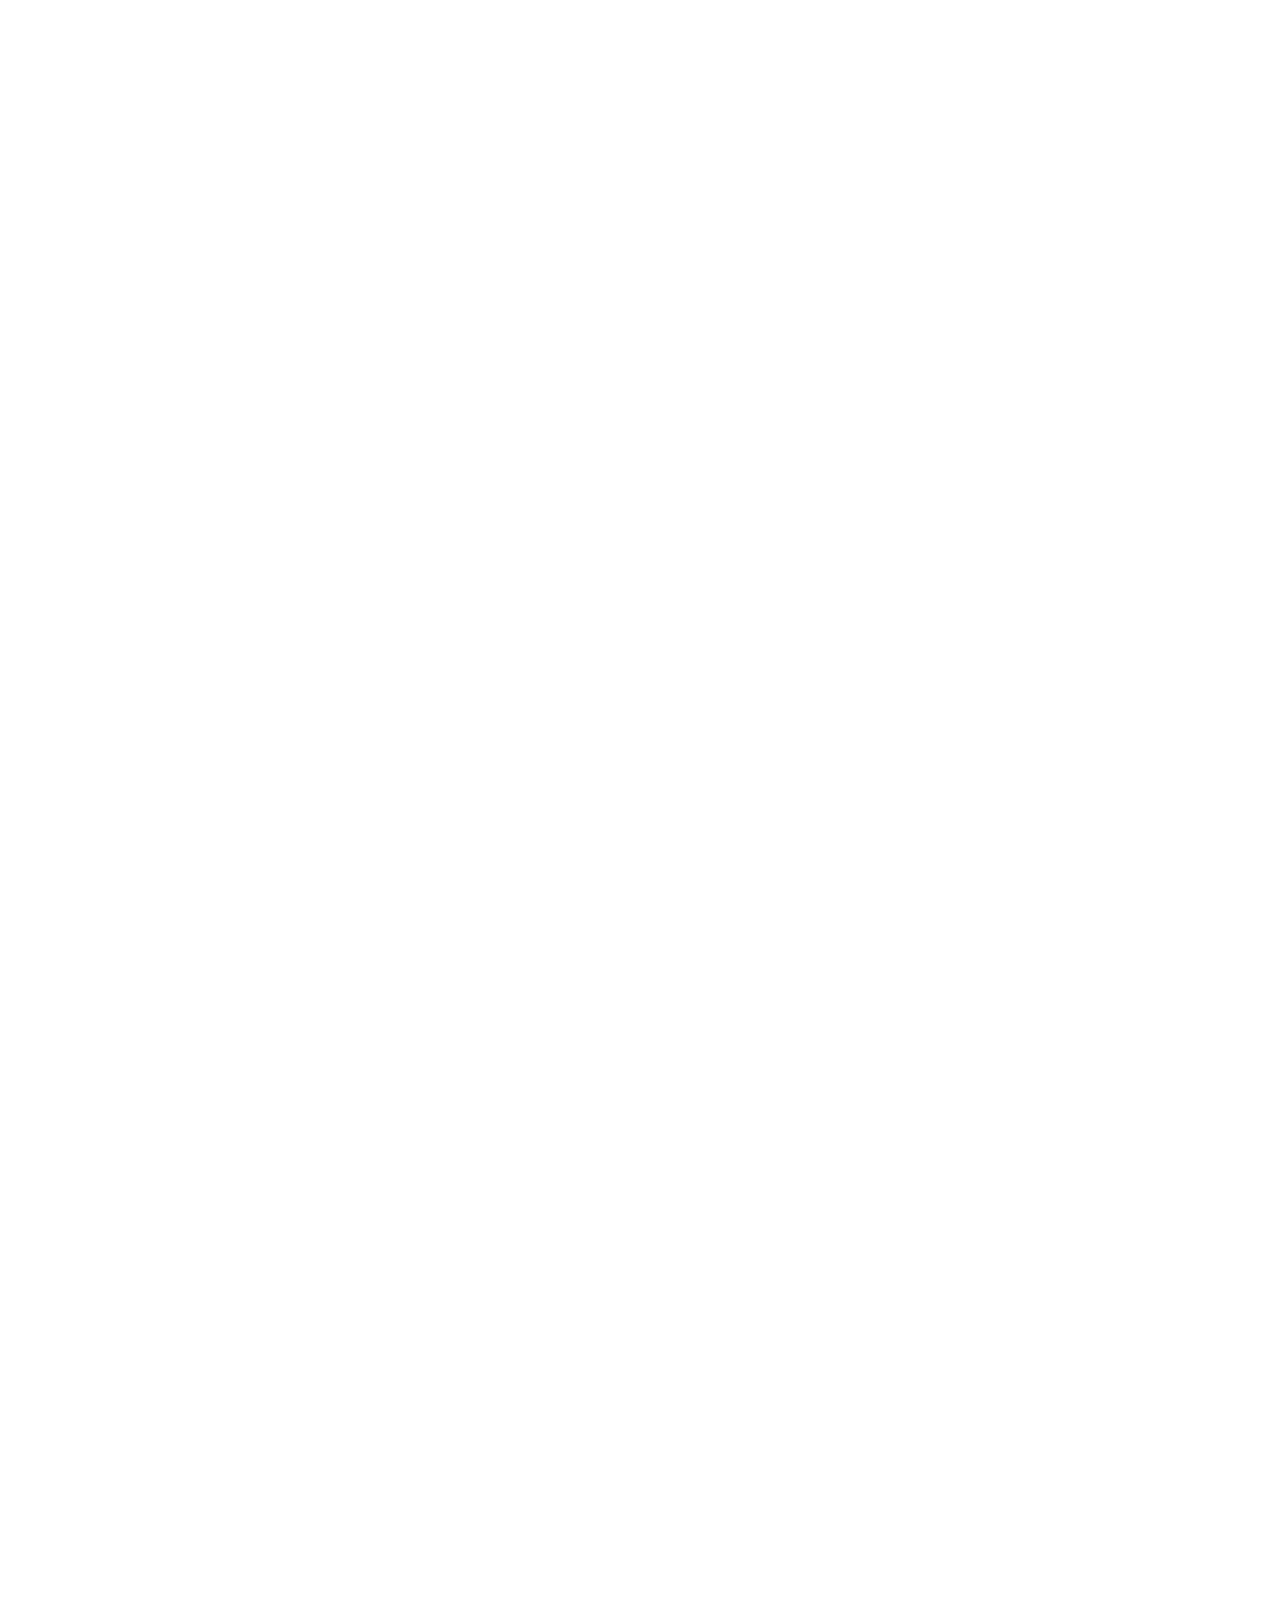
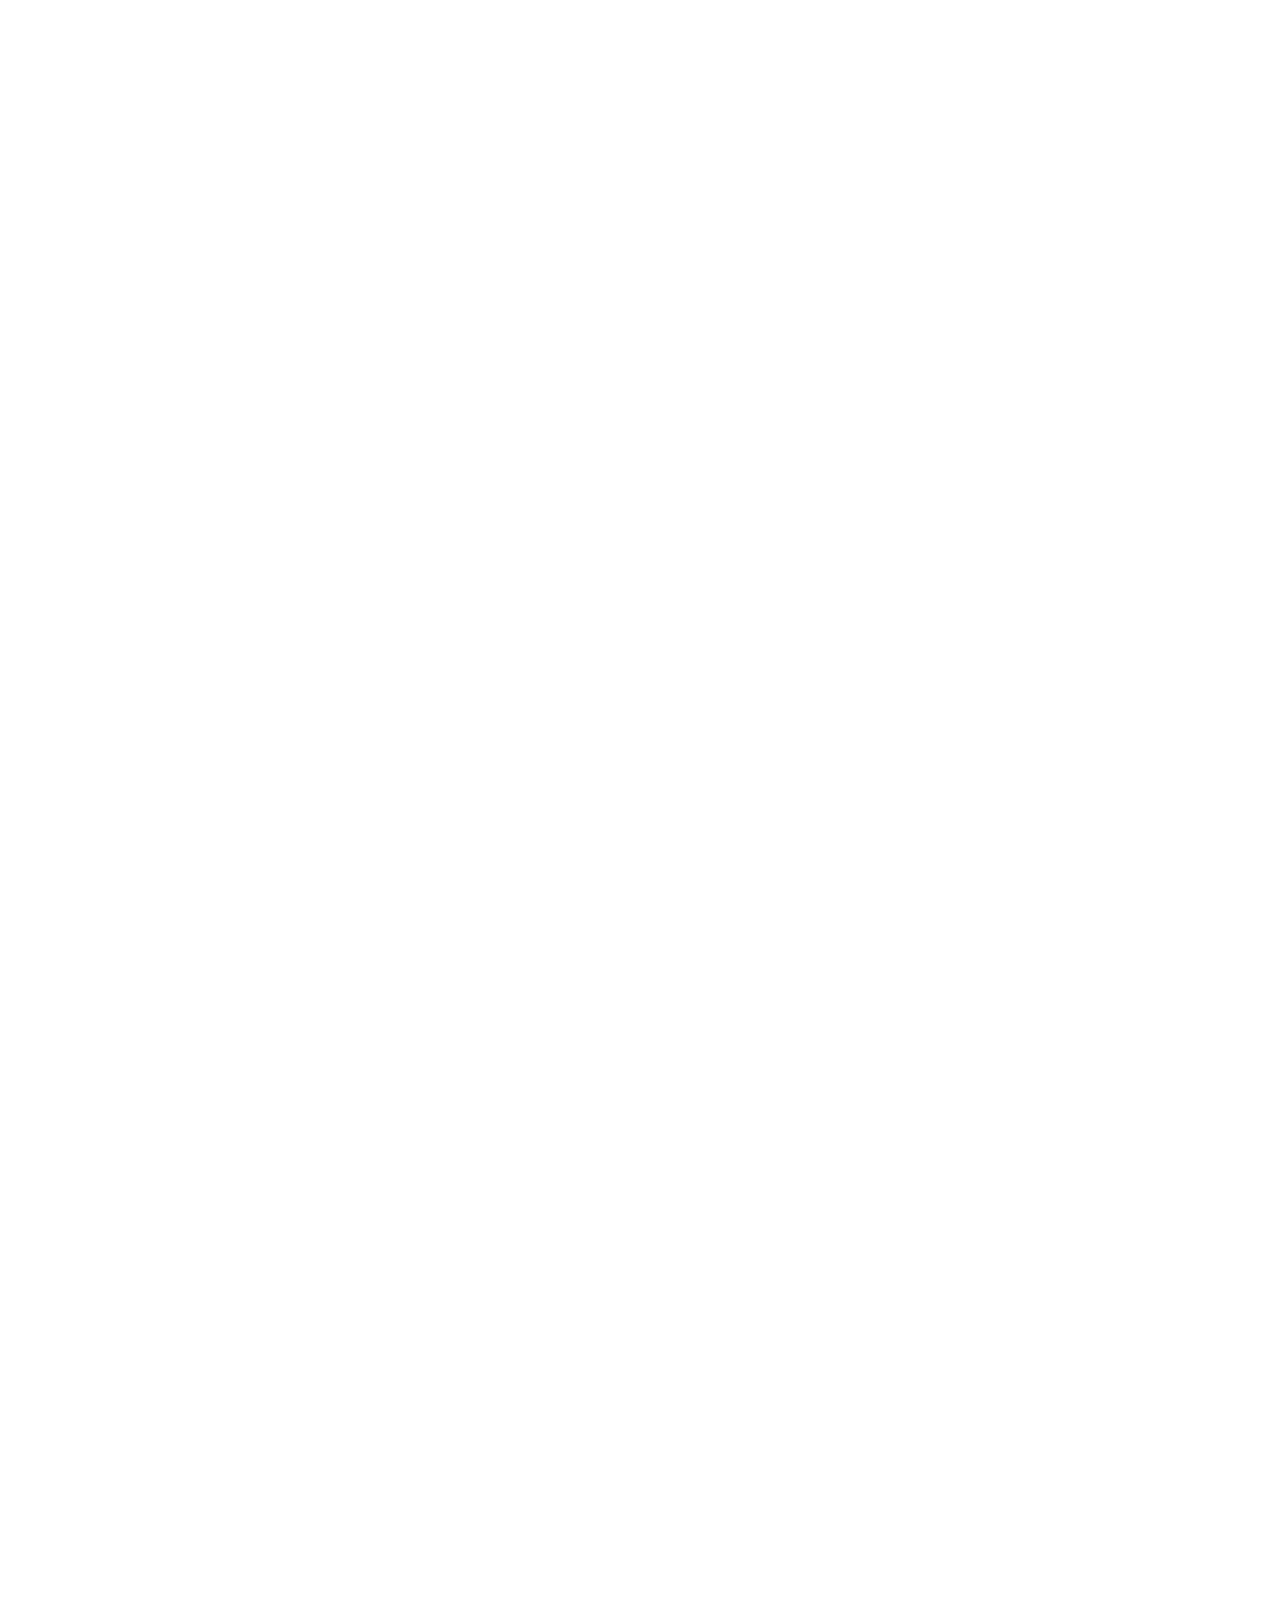
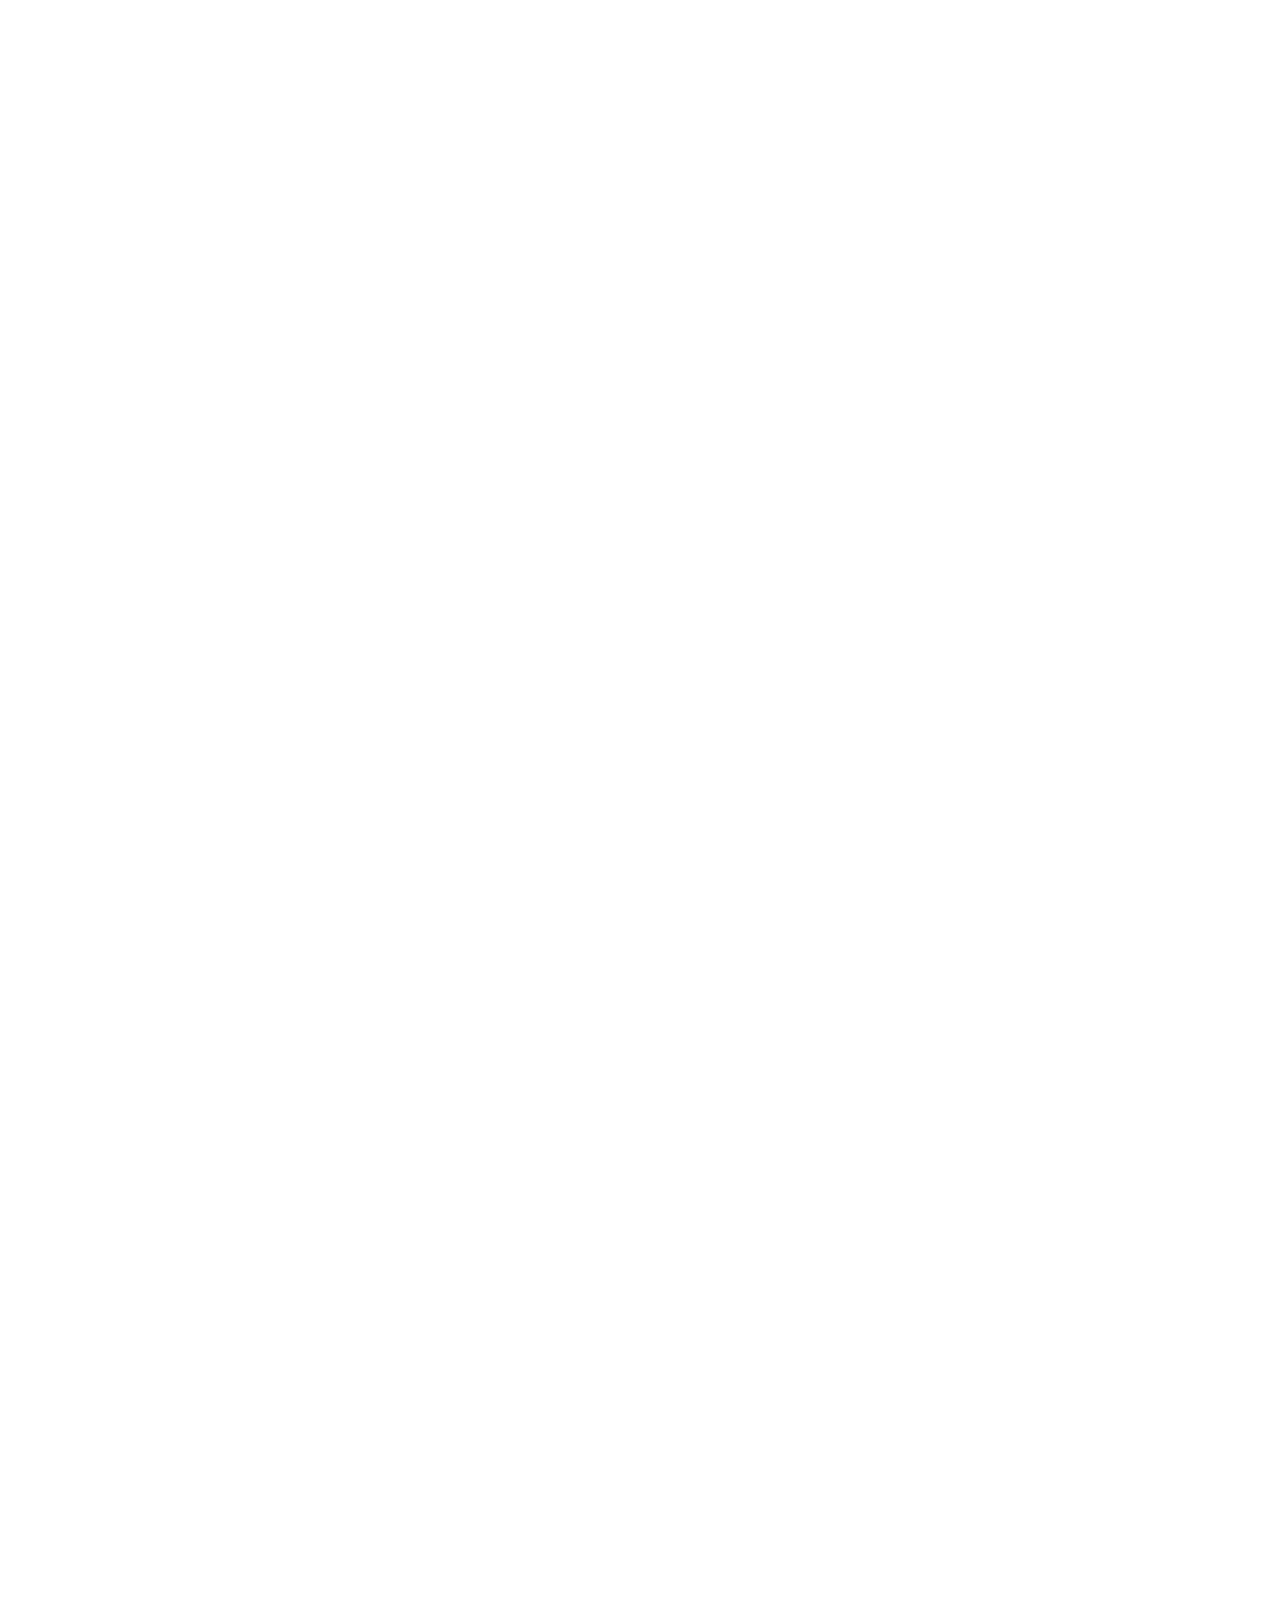
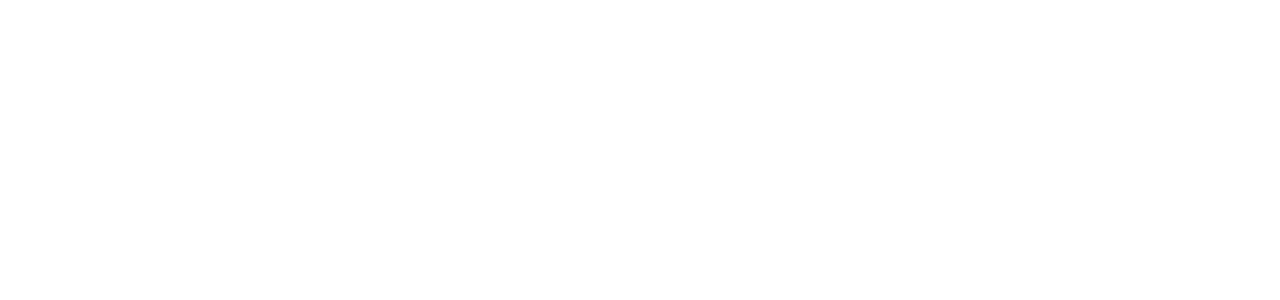
==== commit e46e0d00: "change" ====
--- a/index.html
+++ b/index.html
@@ -25,58 +25,60 @@
         //     $("#section-10").load("Partners.html");
         //     $("#section-11").load("FAQ.html");
         // });
-        load_flag = 0;
-        $("#section-1").load("About.html", function() {
-            load_flag++;
-            console.log(load_flag);
-        }); 
-        $("#section-2").load("RoadMap.html", function() {
-            load_flag++;
-            console.log(load_flag);
-        });
-        $("#section-3").load("Token_Allocation.html", function() {
-            load_flag++;
-            console.log(load_flag);
-        });
-        $("#section-4").load("Token.html",function() {
-            load_flag++;
-            console.log(load_flag);
-        });
-        $("#section-5").load("Dapps.html",function() {
-            load_flag++;
-            console.log(load_flag);
-        });
-        $("#section-6").load("Pre_ICO.html", function() {
-            load_flag++;
-            console.log(load_flag);
-        });
-        $("#section-7").load("Governance.html", function() {
-            load_flag++;
-            console.log(load_flag);
-        });
-        $("#section-8").load("Bounties.html",function() {
-            load_flag++;
-            console.log(load_flag);
-        });
-        $("#section-9").load("Teams.html",function() {
-            load_flag++;
-            console.log(load_flag);
-        });
-        $("#section-10").load("Partners.html",function() {
-            load_flag++;
-            console.log(load_flag);
-        });
-        $("#section-11").load("FAQ.html",function() {
-            load_flag++;
-            console.log(load_flag);
-            if(load_flag == 11) {
-                // alert("pass");
-                var my_awesome_script = document.createElement('script');
-                my_awesome_script.setAttribute('src','js/scripts.min.js');
-                my_awesome_script.async = true;
-                document.head.appendChild(my_awesome_script);
-            }
-        });
+        $(function(){
+            load_flag = 0;
+            $("#section-1").load("About.html", function() {
+                load_flag++;
+                console.log(load_flag);
+            }); 
+            $("#section-2").load("RoadMap.html", function() {
+                load_flag++;
+                console.log(load_flag);
+            });
+            $("#section-3").load("Token_Allocation.html", function() {
+                load_flag++;
+                console.log(load_flag);
+            });
+            $("#section-4").load("Token.html",function() {
+                load_flag++;
+                console.log(load_flag);
+            });
+            $("#section-5").load("Dapps.html",function() {
+                load_flag++;
+                console.log(load_flag);
+            });
+            $("#section-6").load("Pre_ICO.html", function() {
+                load_flag++;
+                console.log(load_flag);
+            });
+            $("#section-7").load("Governance.html", function() {
+                load_flag++;
+                console.log(load_flag);
+            });
+            $("#section-8").load("Bounties.html",function() {
+                load_flag++;
+                console.log(load_flag);
+            });
+            $("#section-9").load("Teams.html",function() {
+                load_flag++;
+                console.log(load_flag);
+            });
+            $("#section-10").load("Partners.html",function() {
+                load_flag++;
+                console.log(load_flag);
+            });
+            $("#section-11").load("FAQ.html",function() {
+                load_flag++;
+                console.log(load_flag);
+                if(load_flag == 11) {
+                    // alert("pass");
+                    var my_awesome_script = document.createElement('script');
+                    my_awesome_script.setAttribute('src','js/scripts.min.js');
+                    my_awesome_script.async = true;
+                    document.head.appendChild(my_awesome_script);
+                }
+            });  
+        })
 
     </script>
 </head>
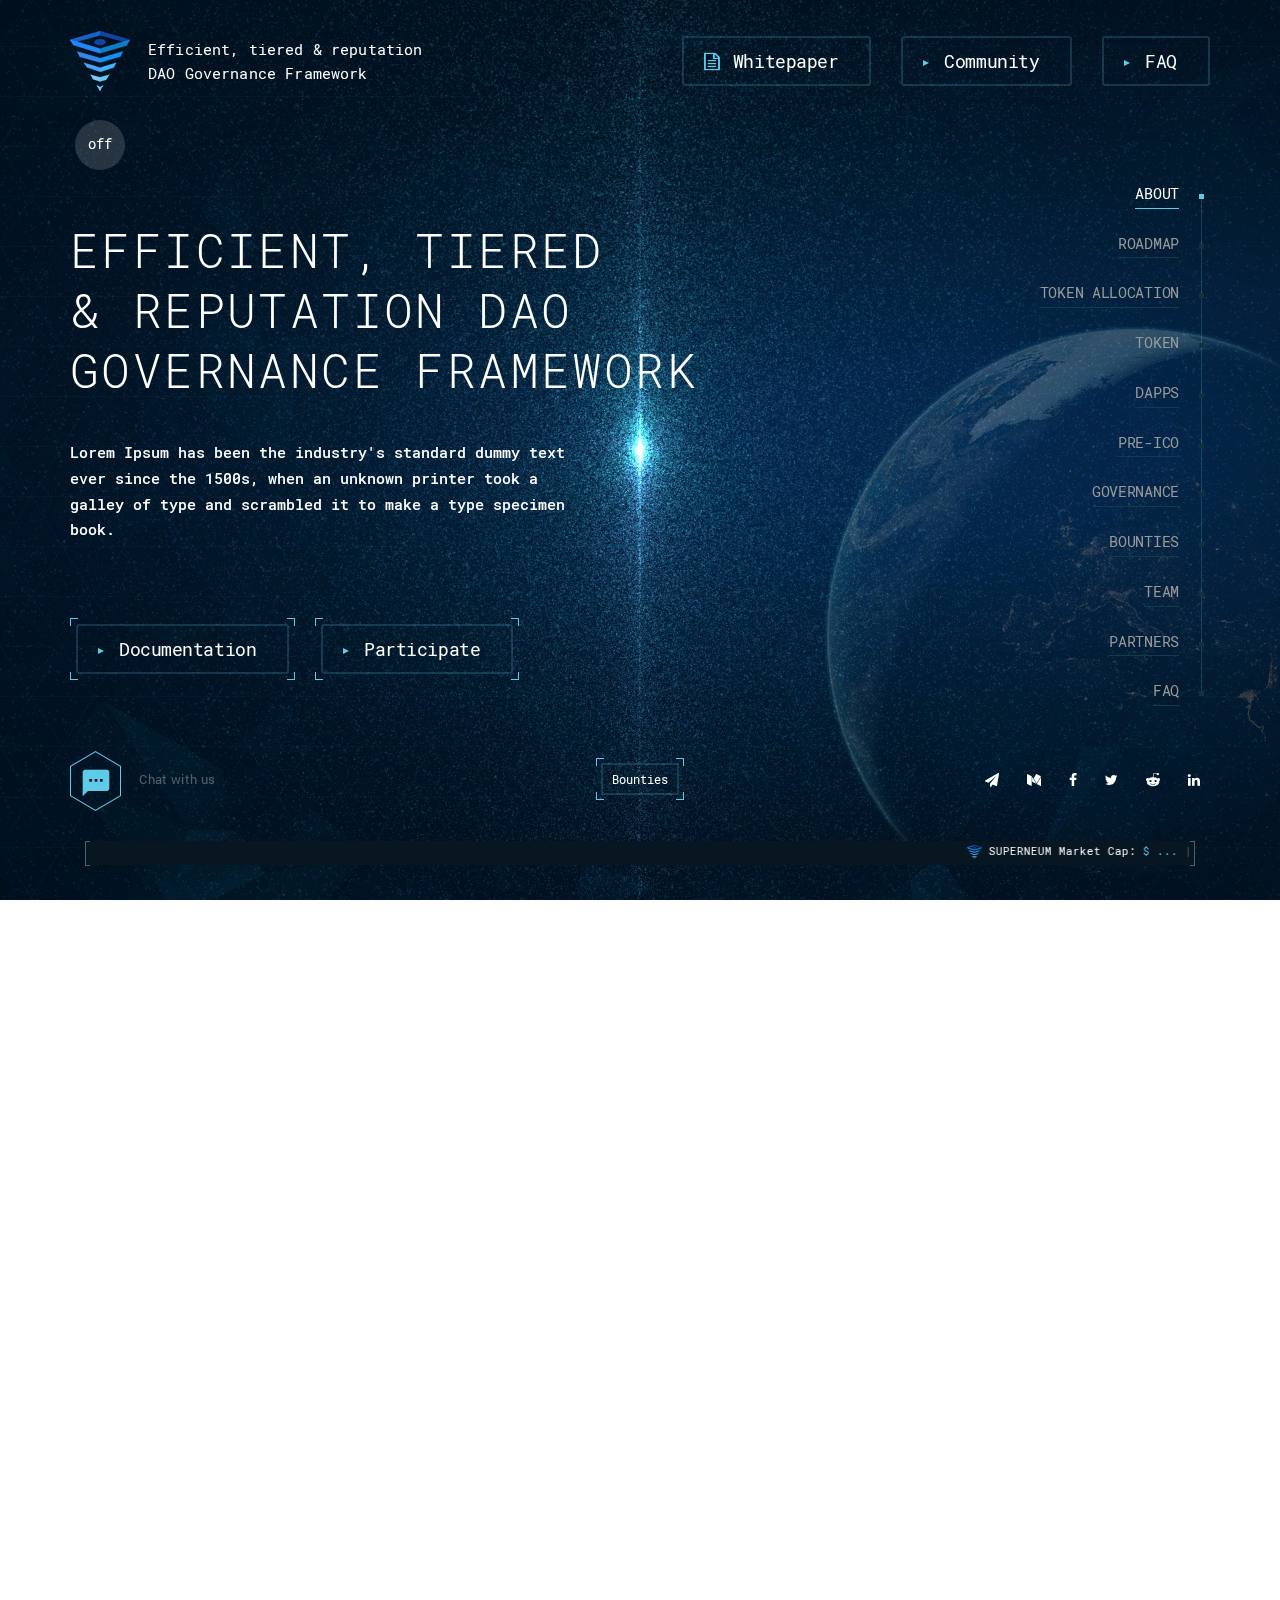
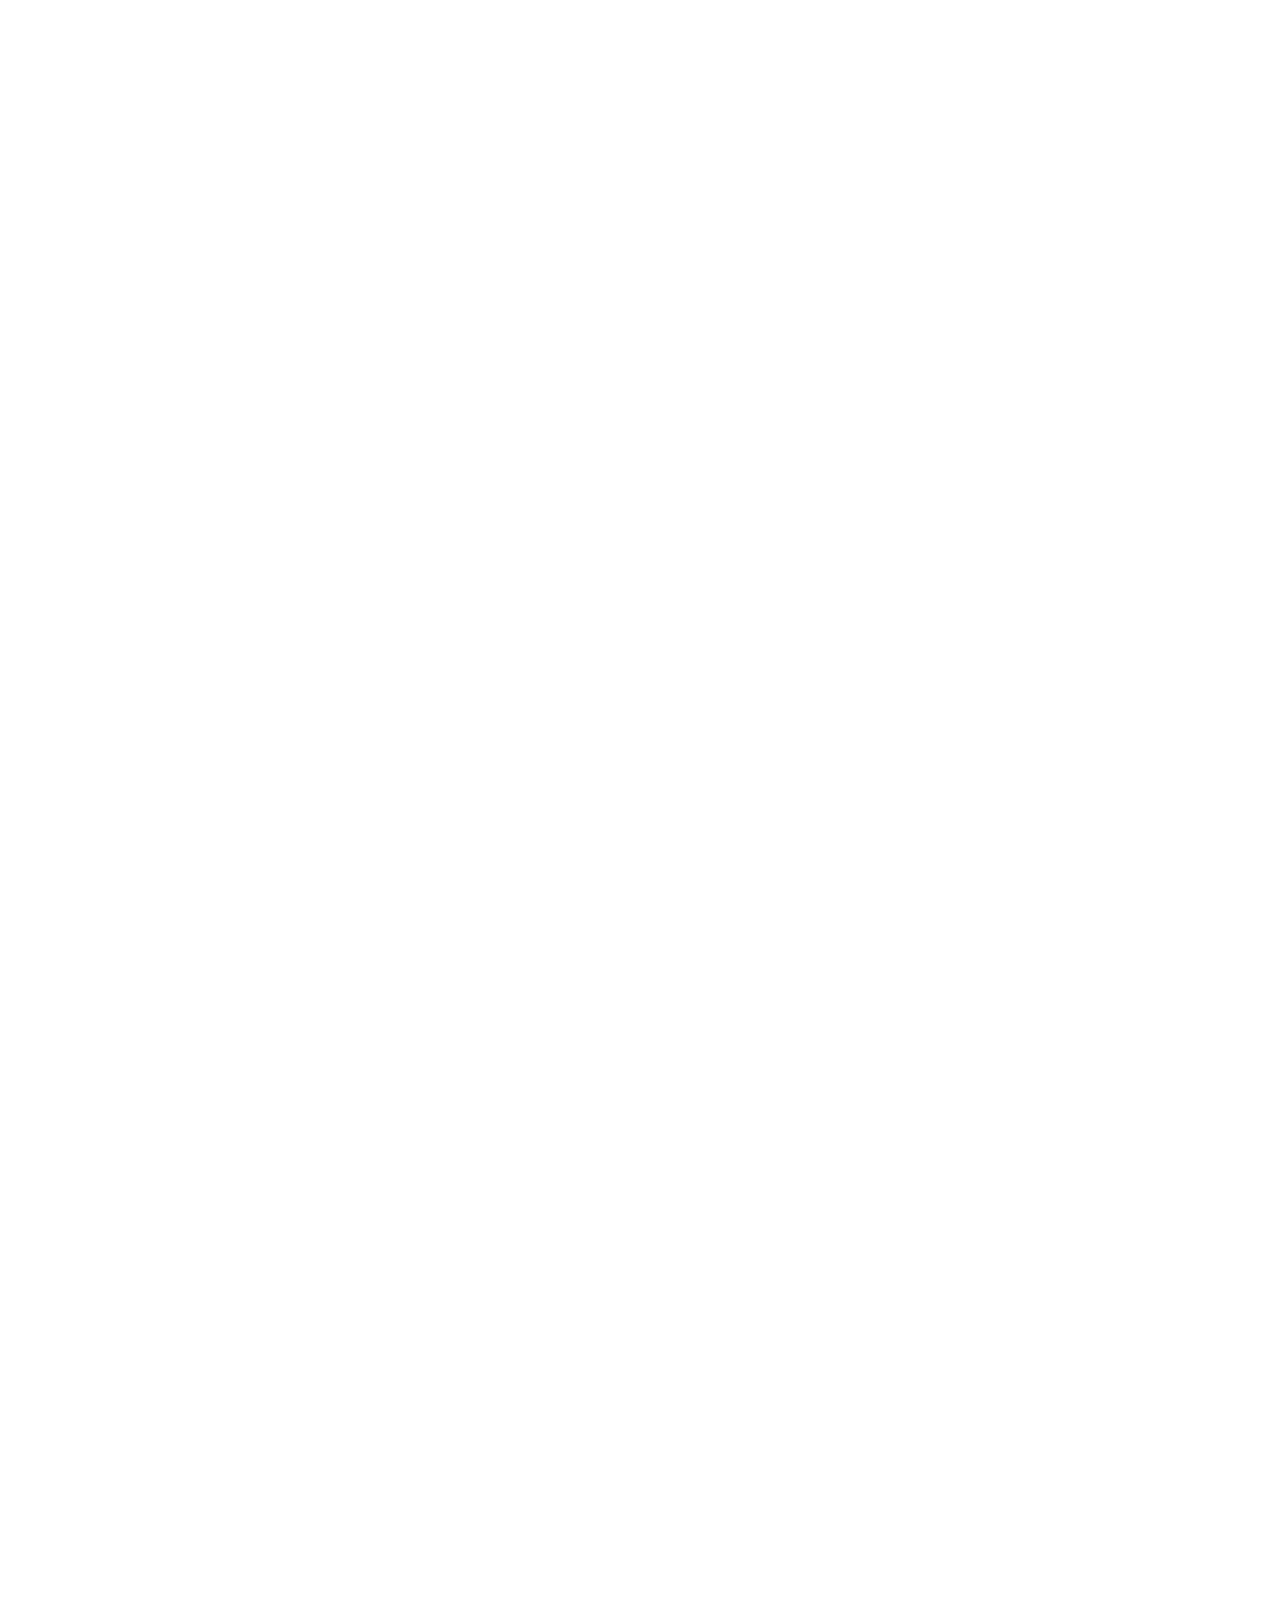
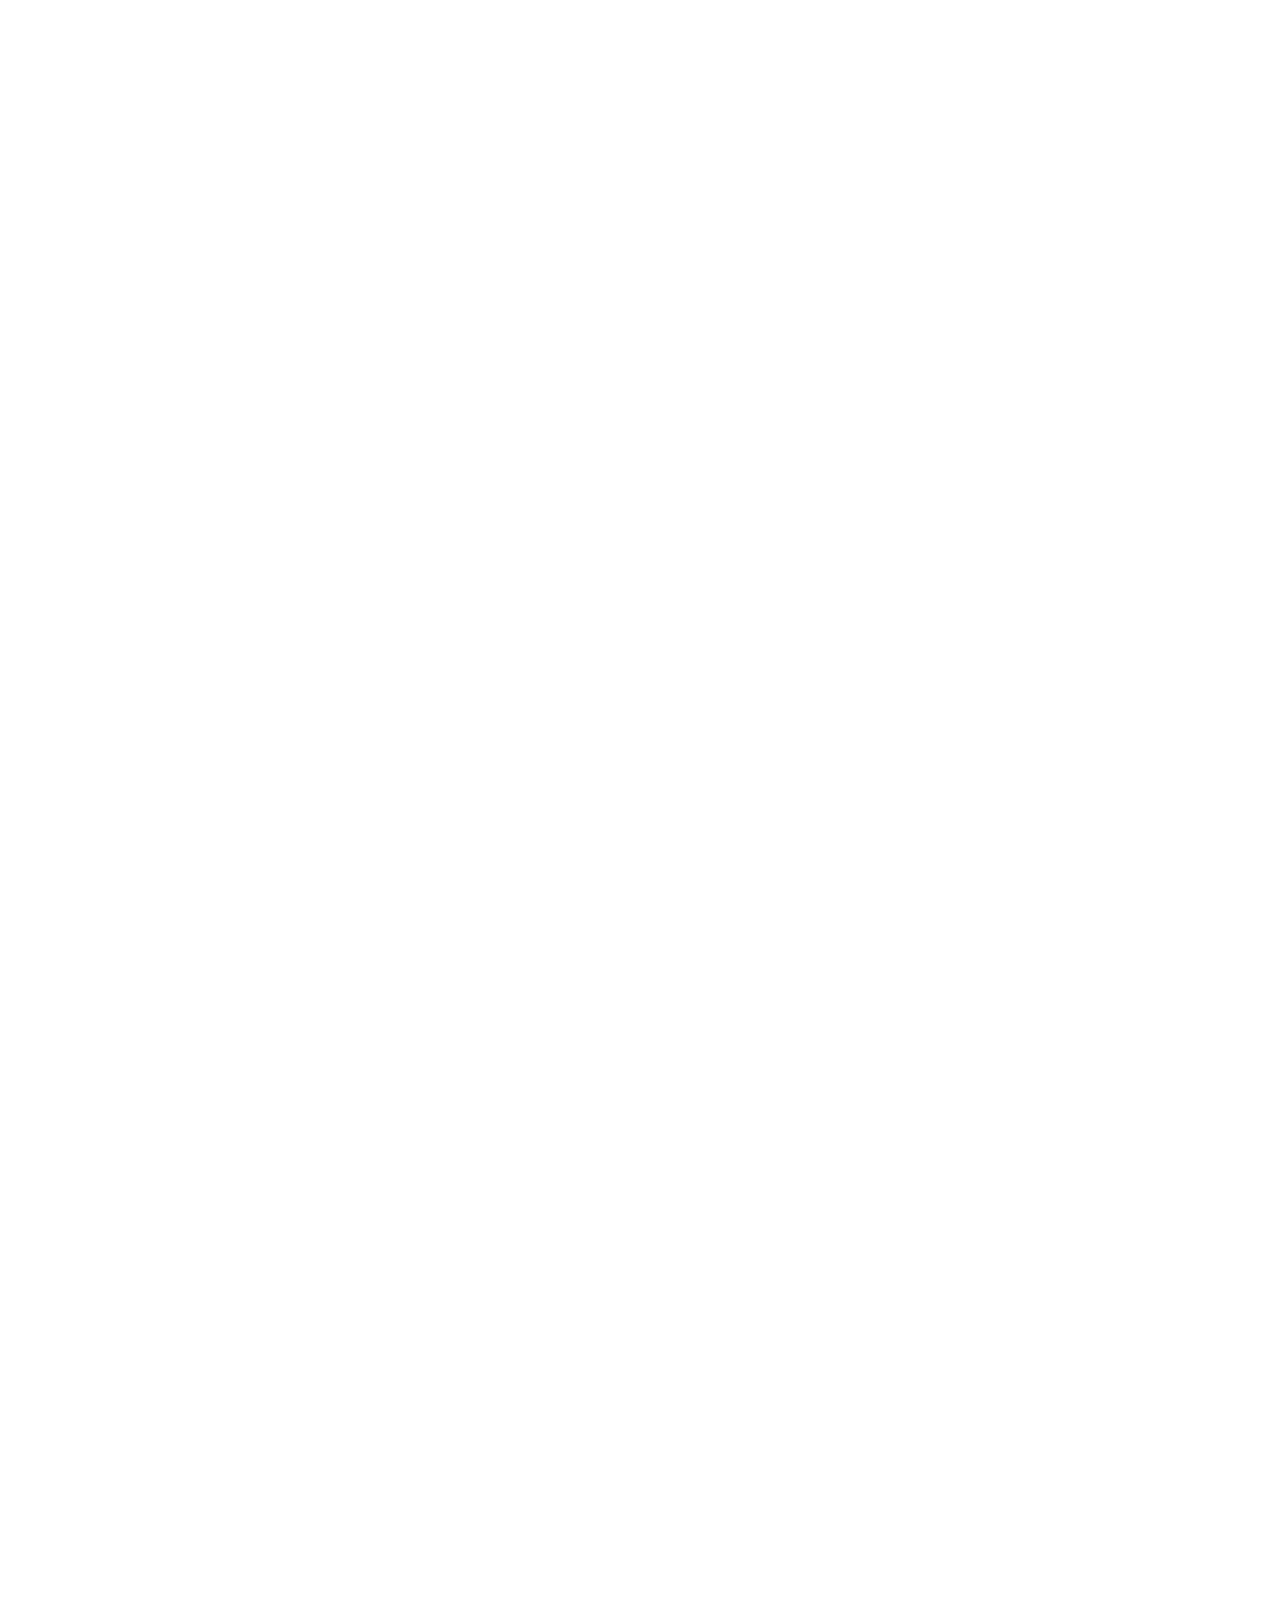
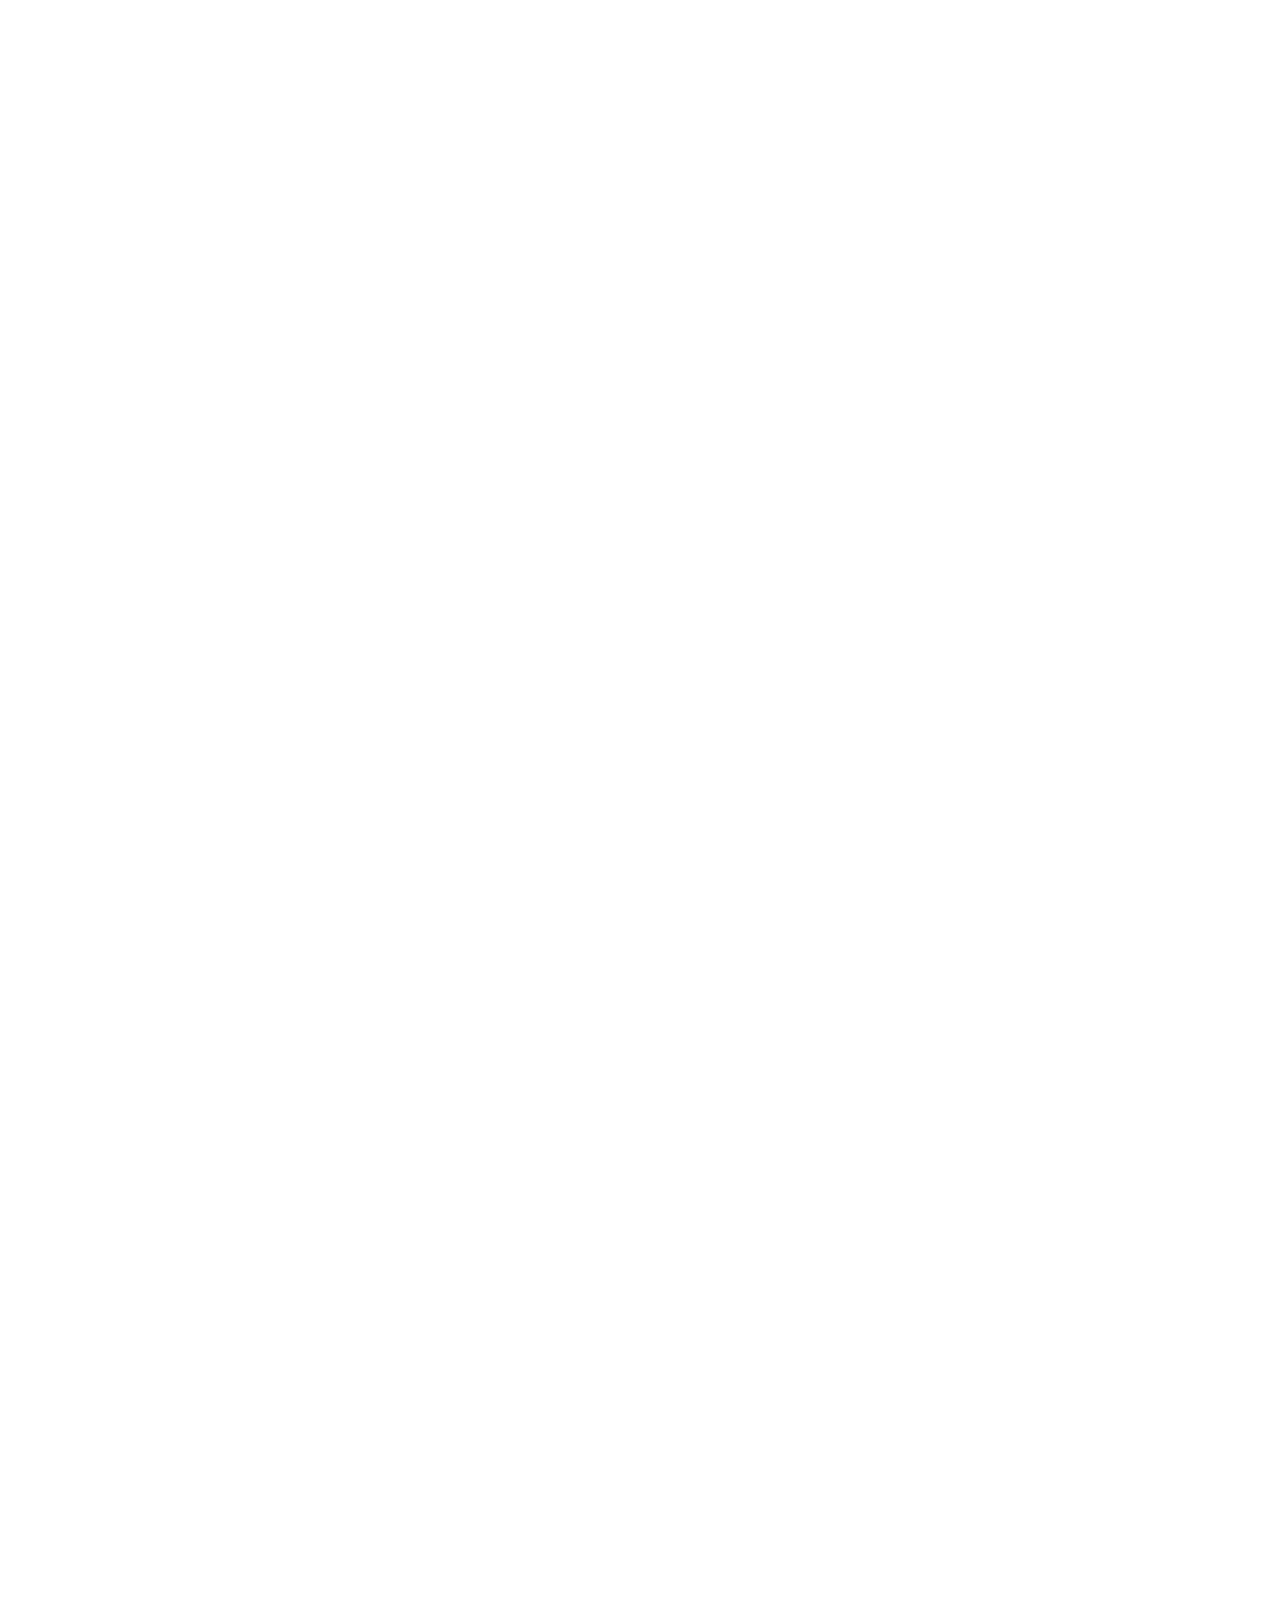
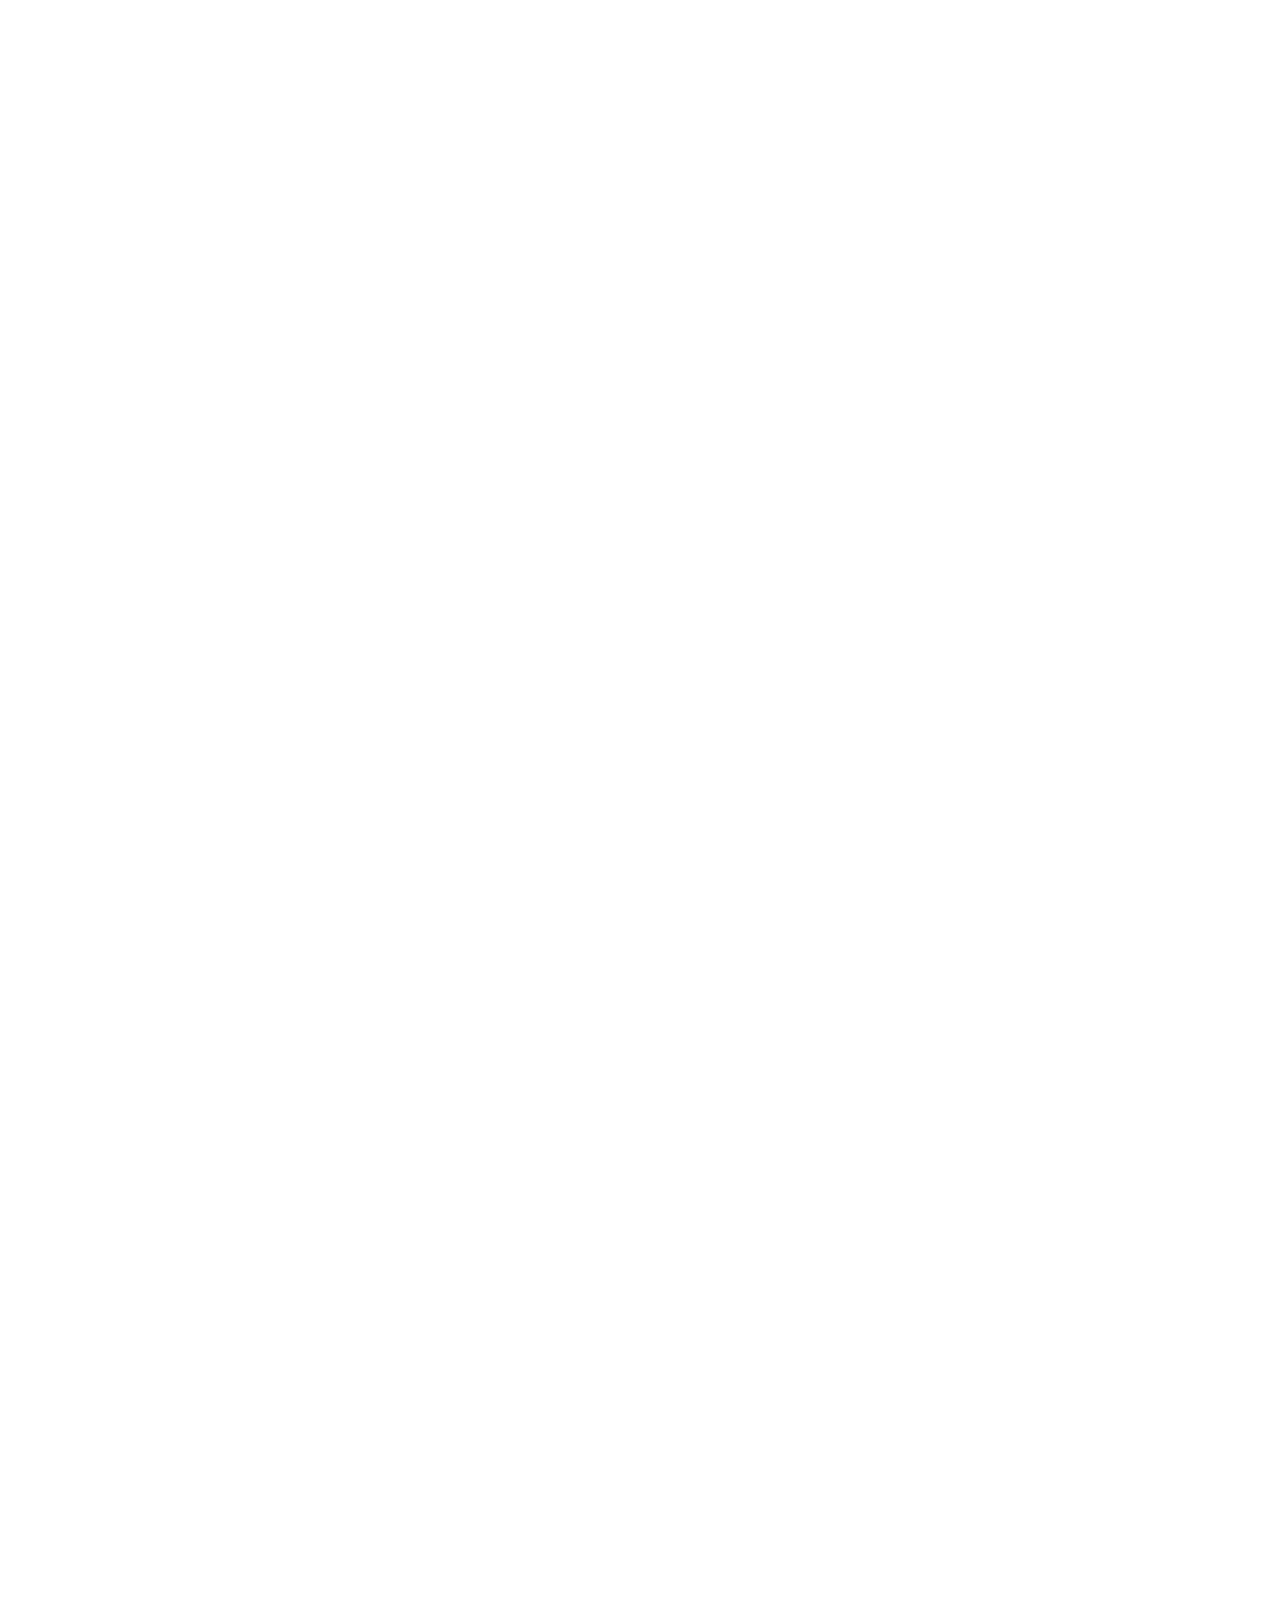
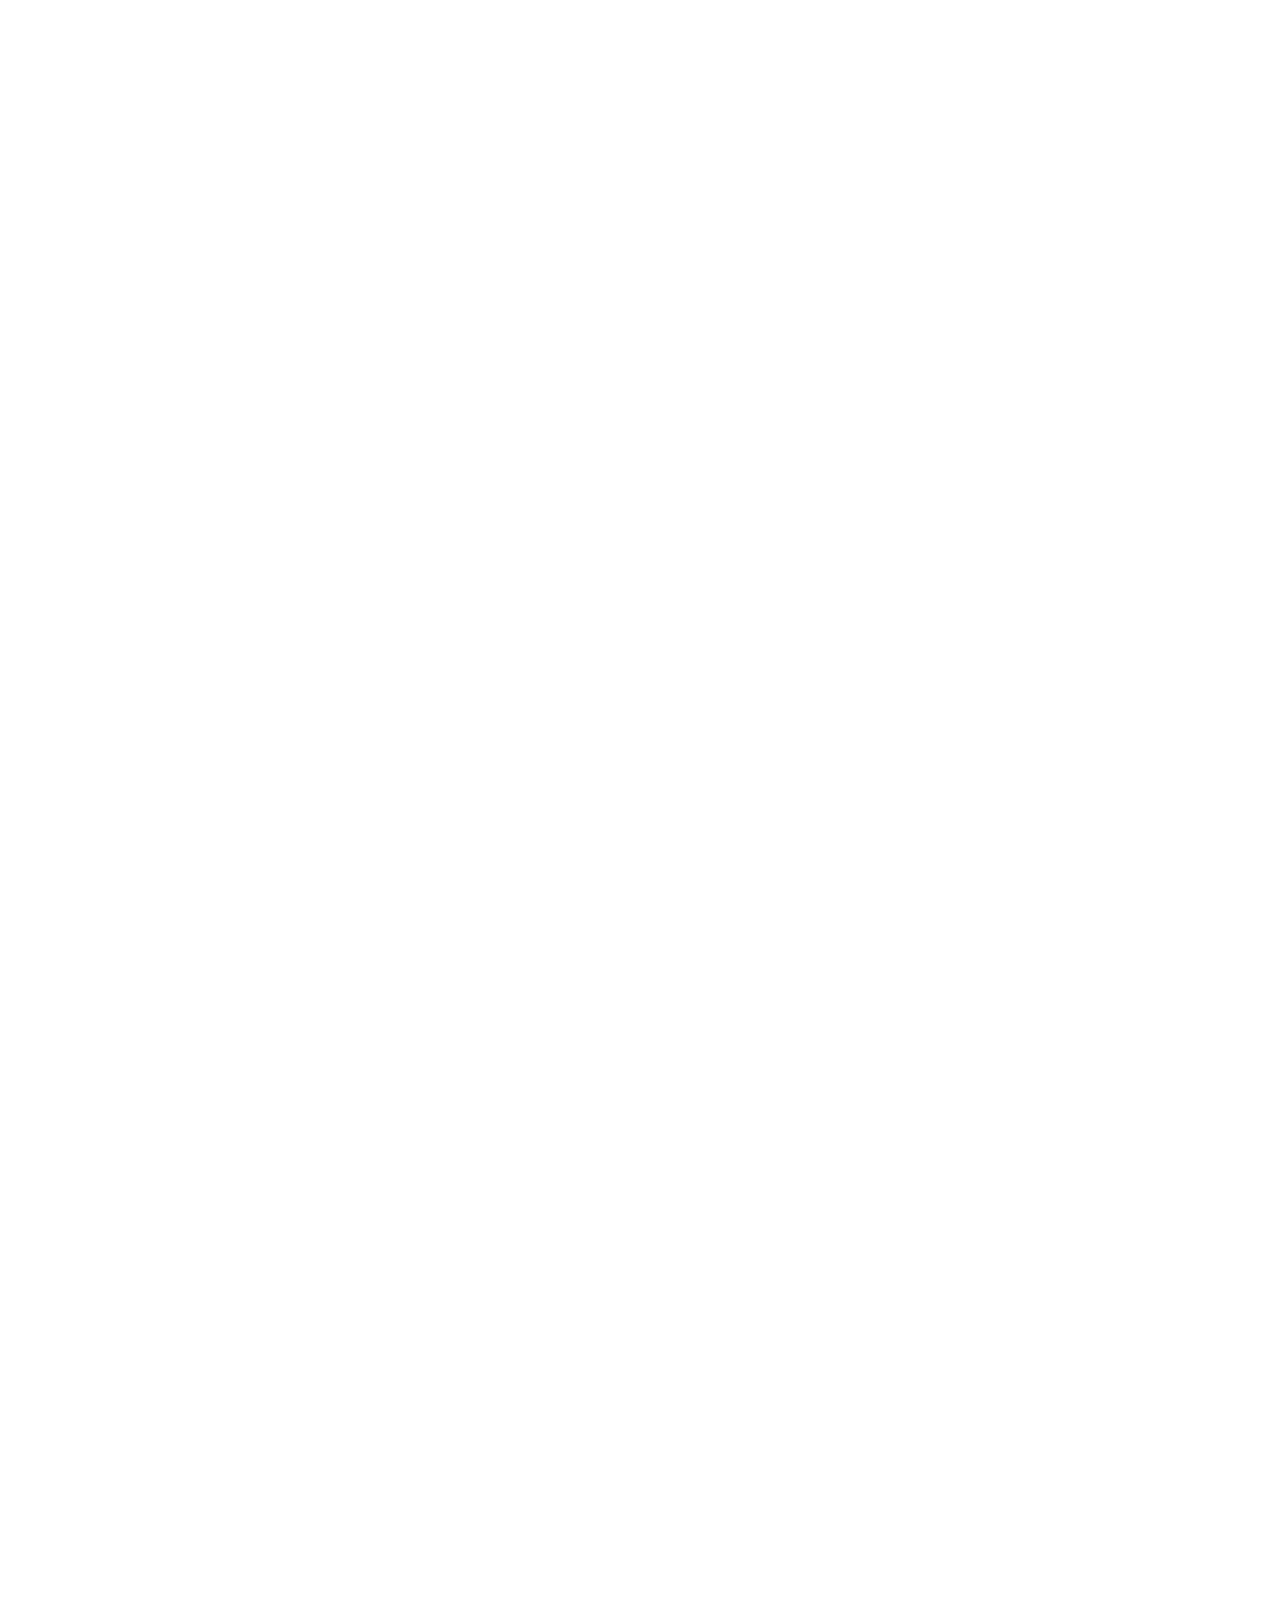
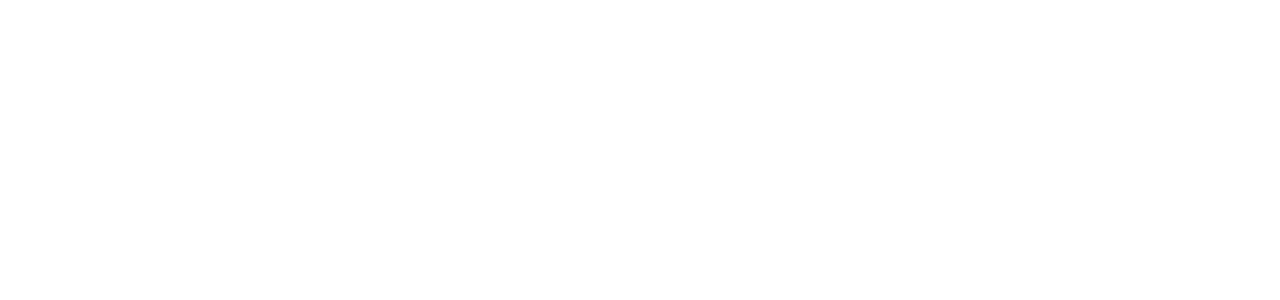
==== commit 87566267: "add" ====
--- a/index.html
+++ b/index.html
@@ -30,6 +30,10 @@
             $("#section-1").load("About.html", function() {
                 load_flag++;
                 console.log(load_flag);
+                var my_awesome_script = document.createElement('script');
+                my_awesome_script.setAttribute('src','js/scripts.min.js');
+                my_awesome_script.async = true;
+                document.head.appendChild(my_awesome_script);
             }); 
             $("#section-2").load("RoadMap.html", function() {
                 load_flag++;
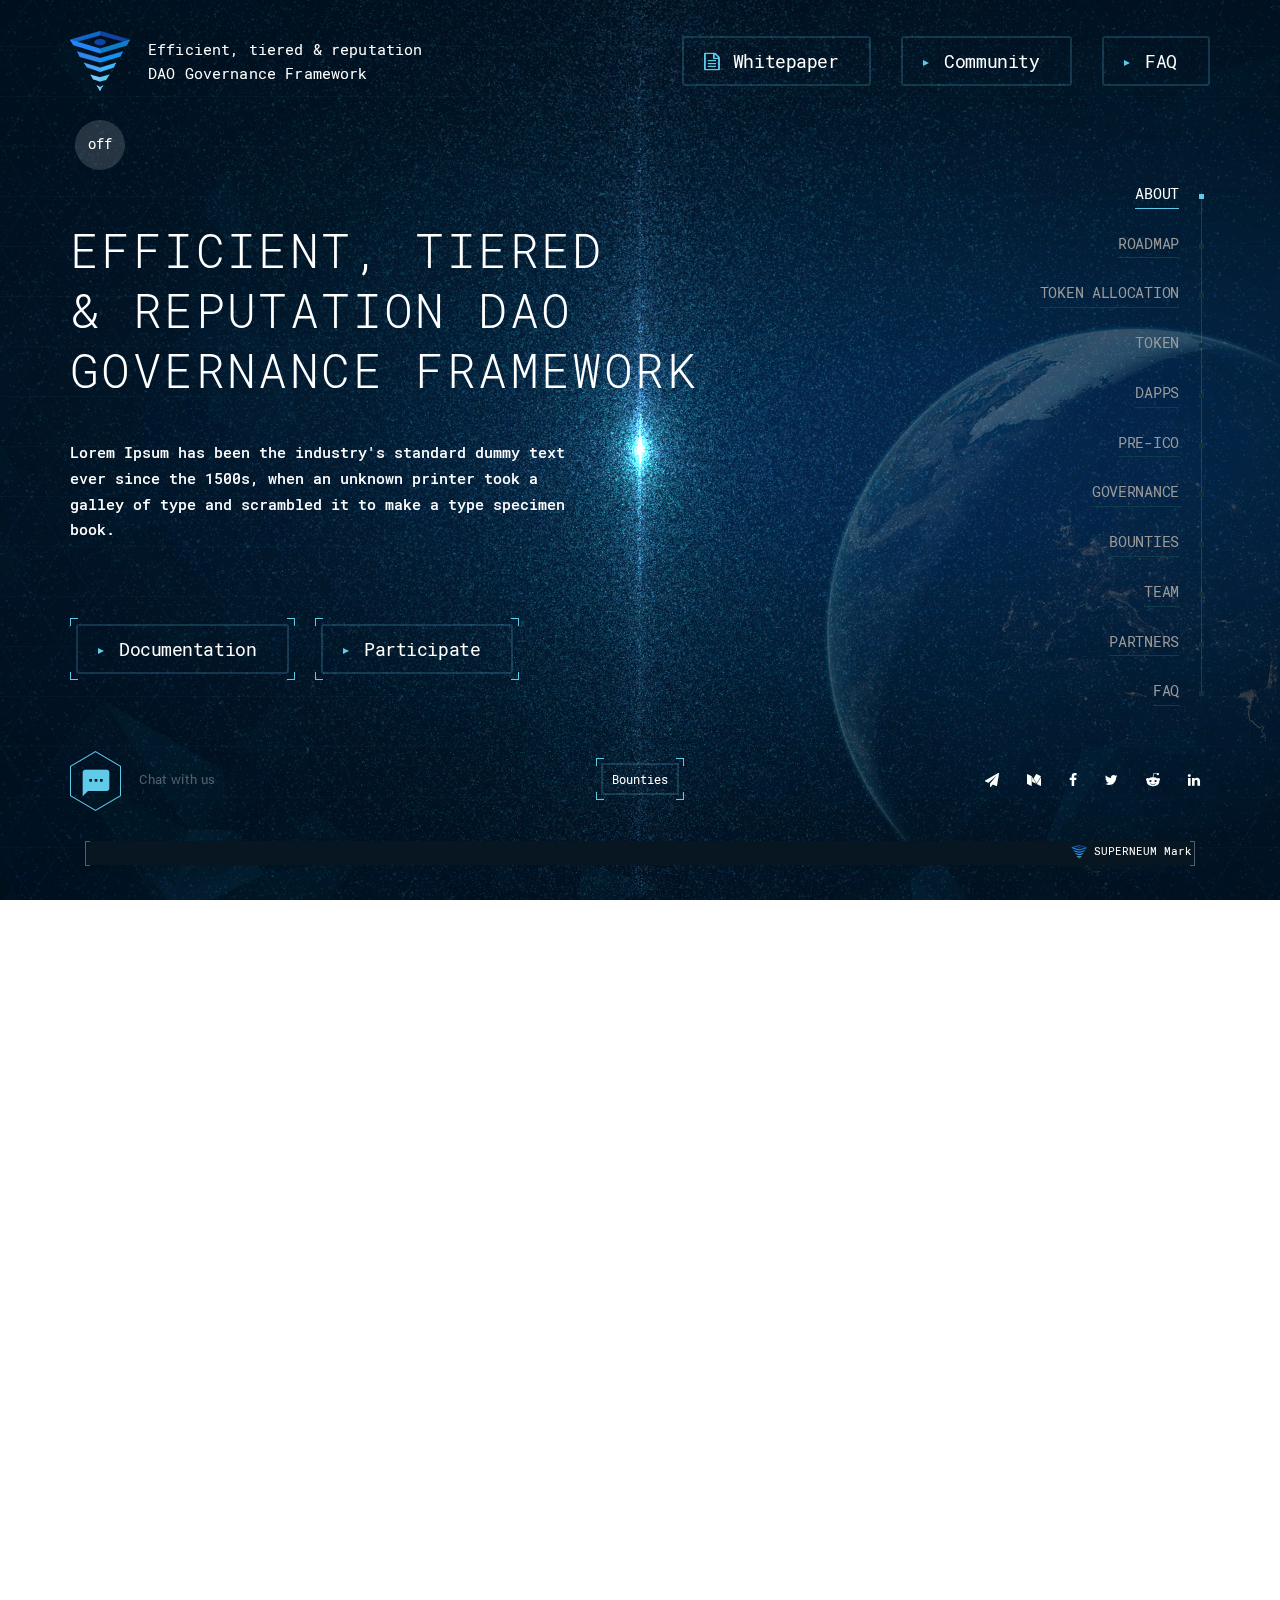
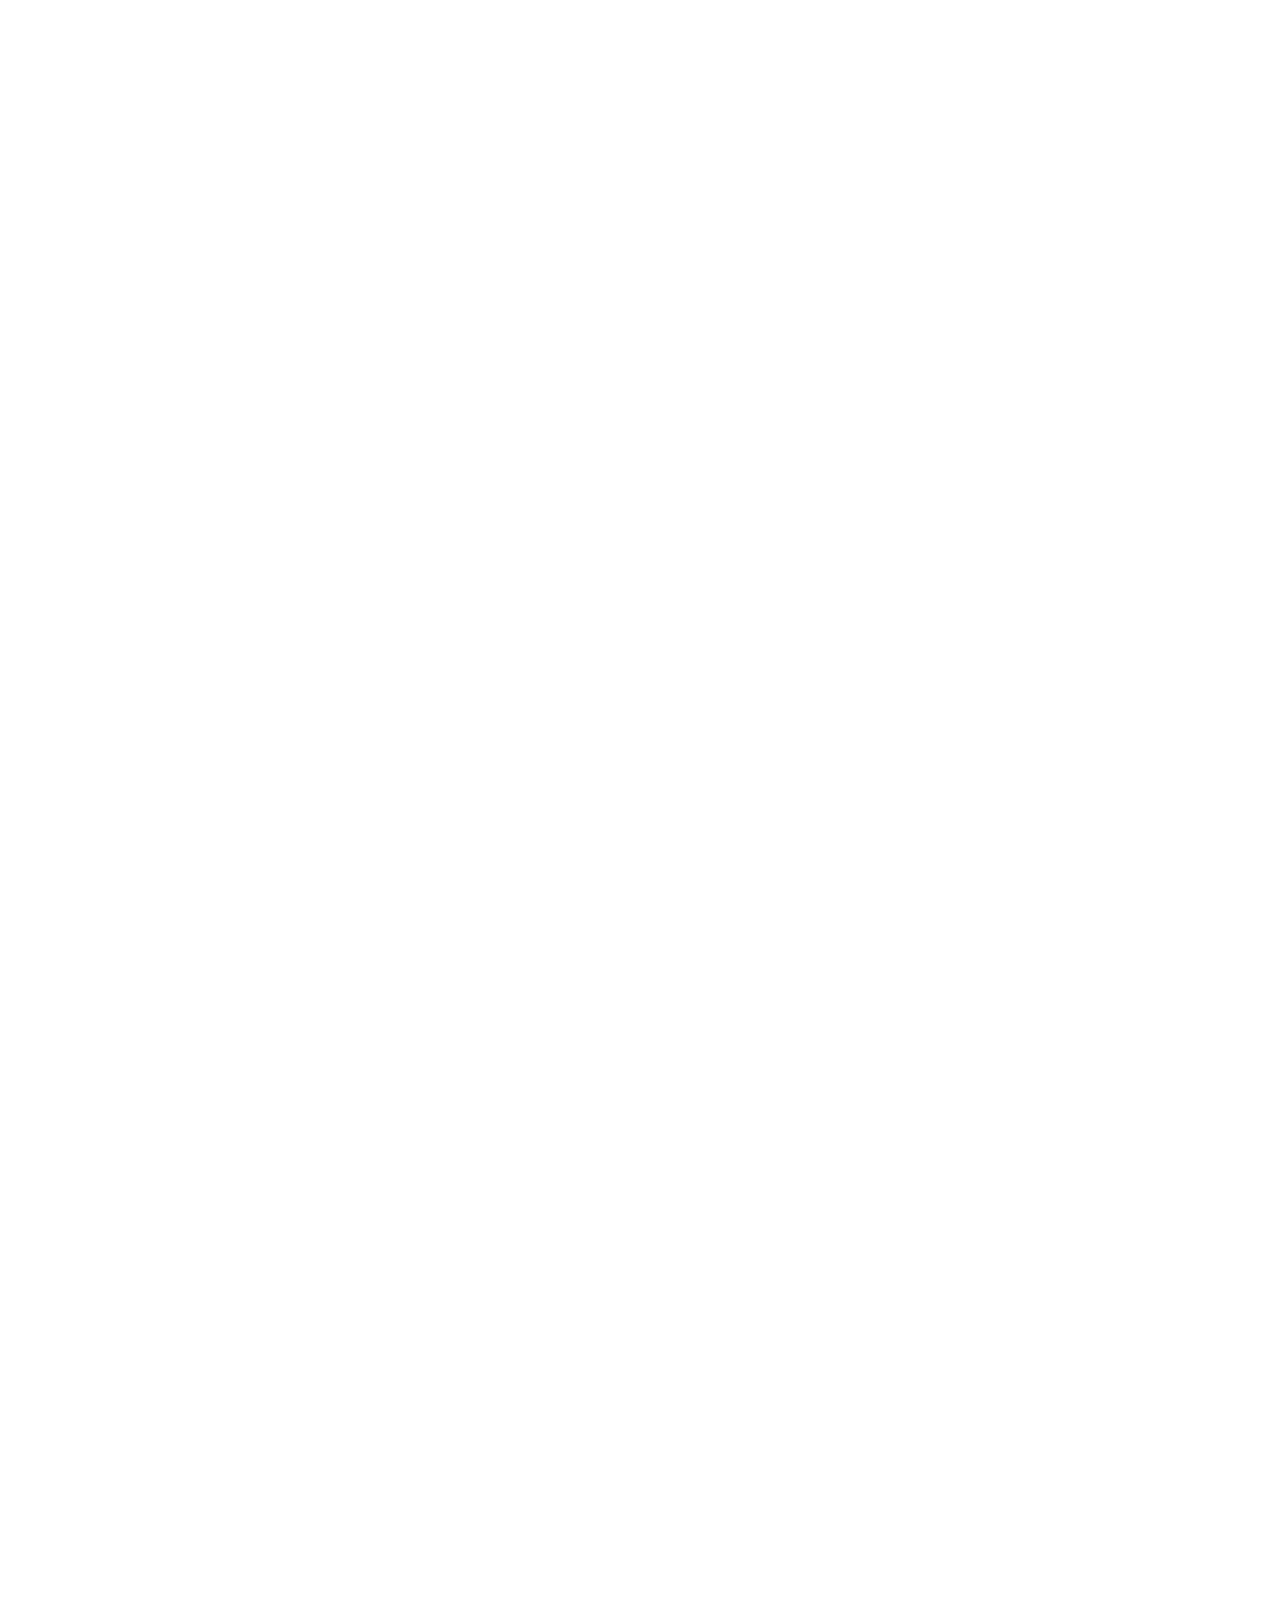
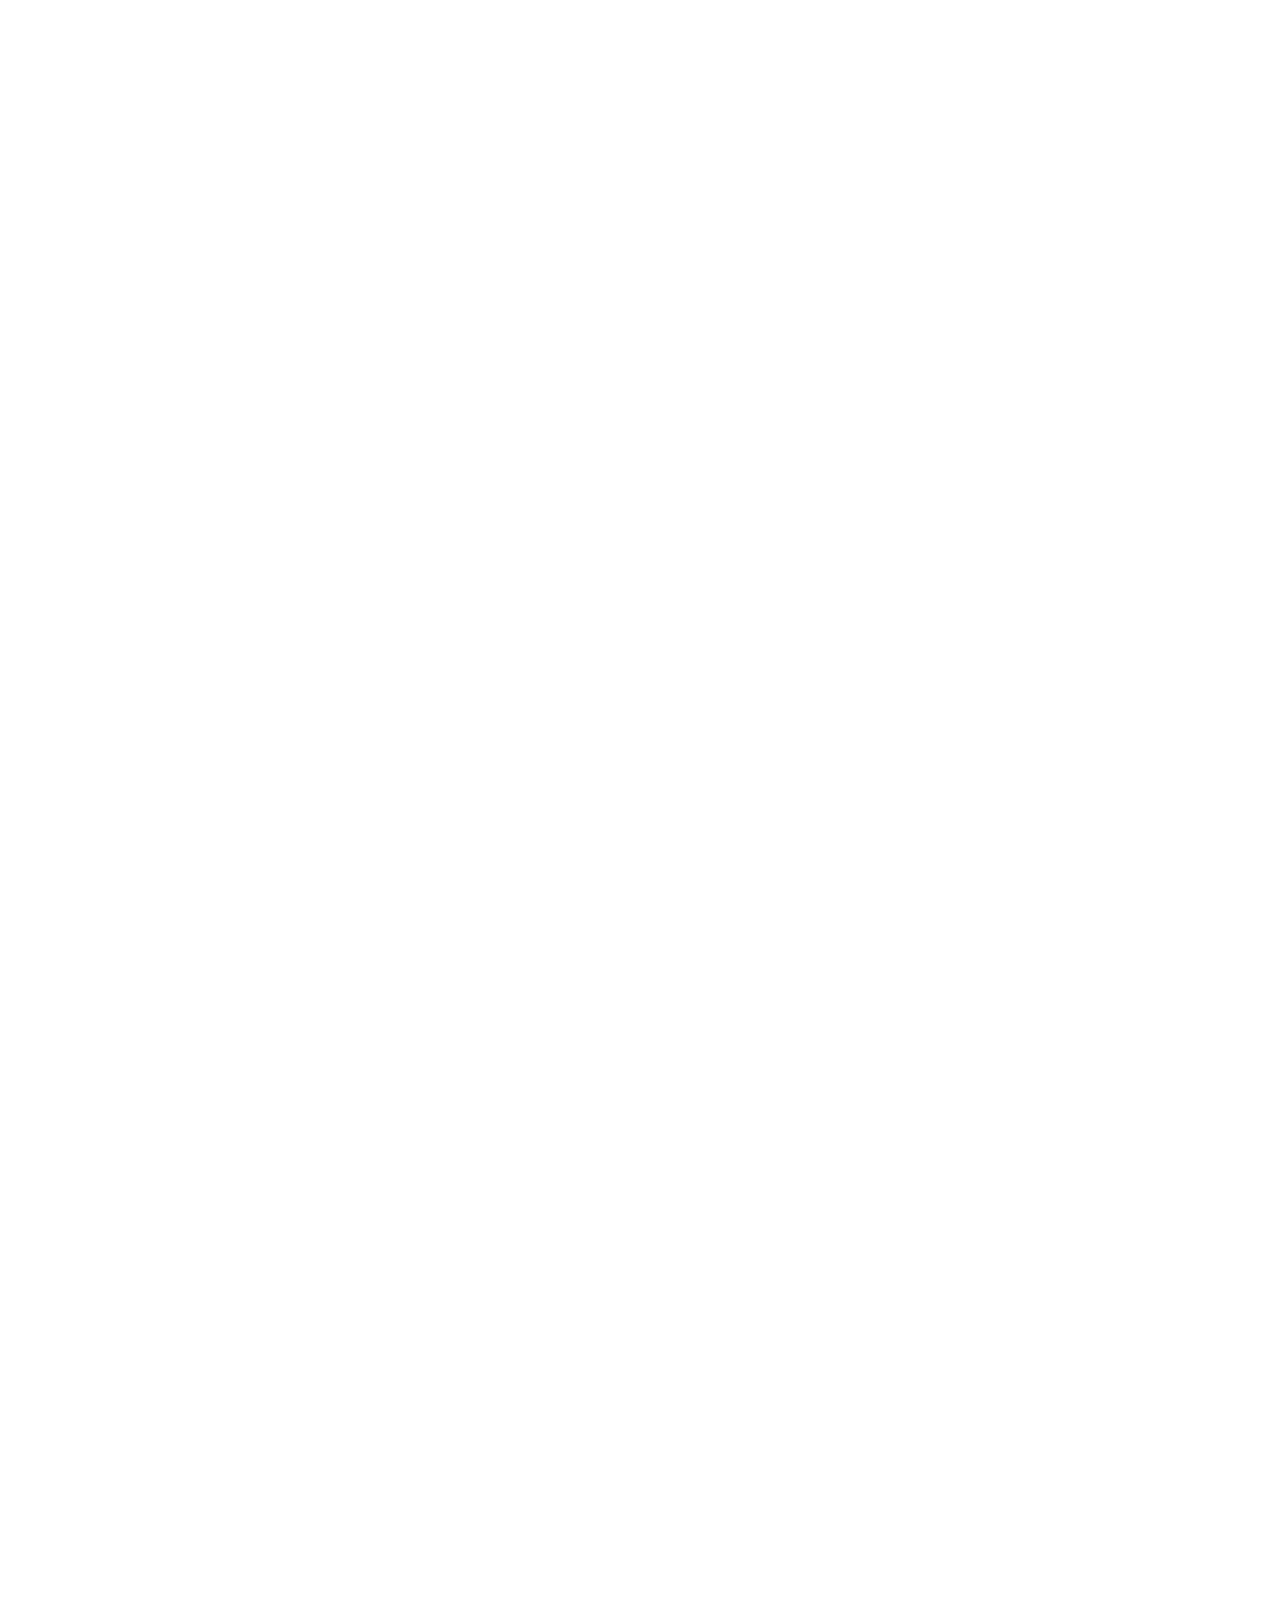
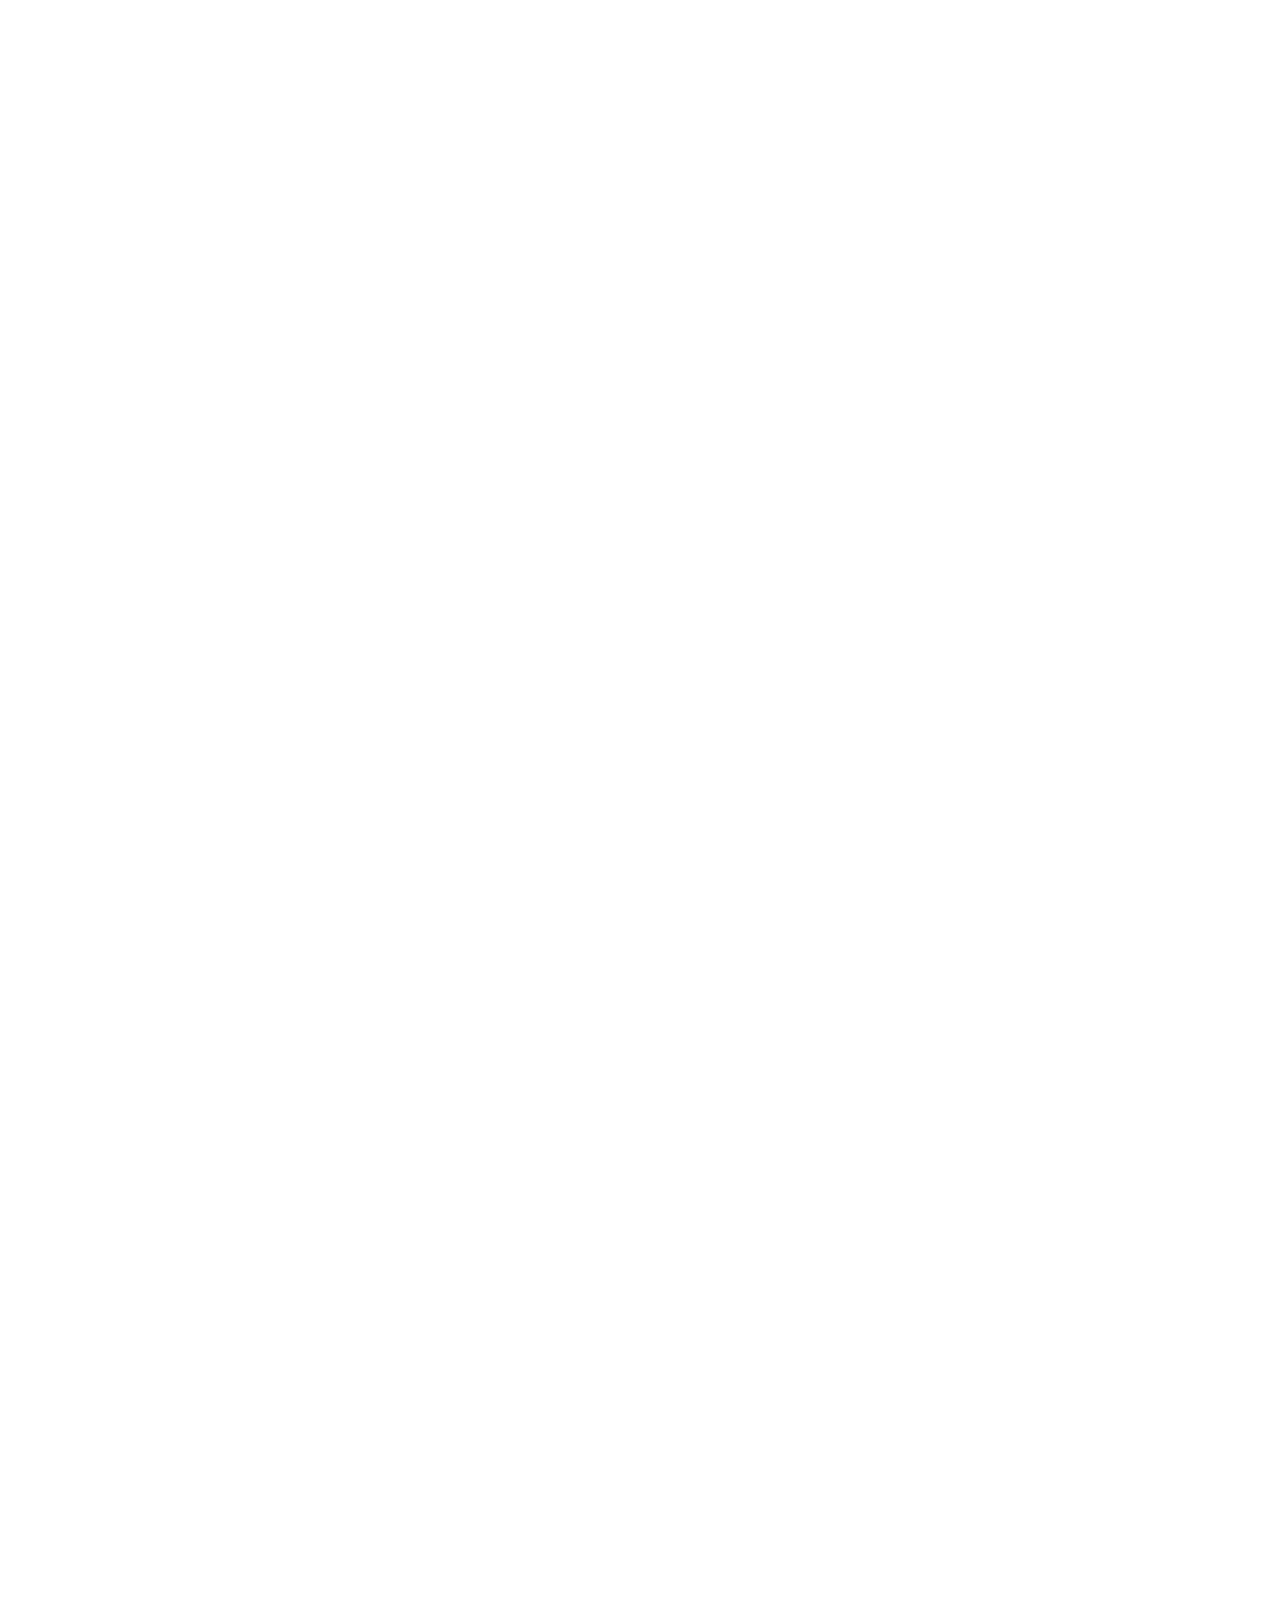
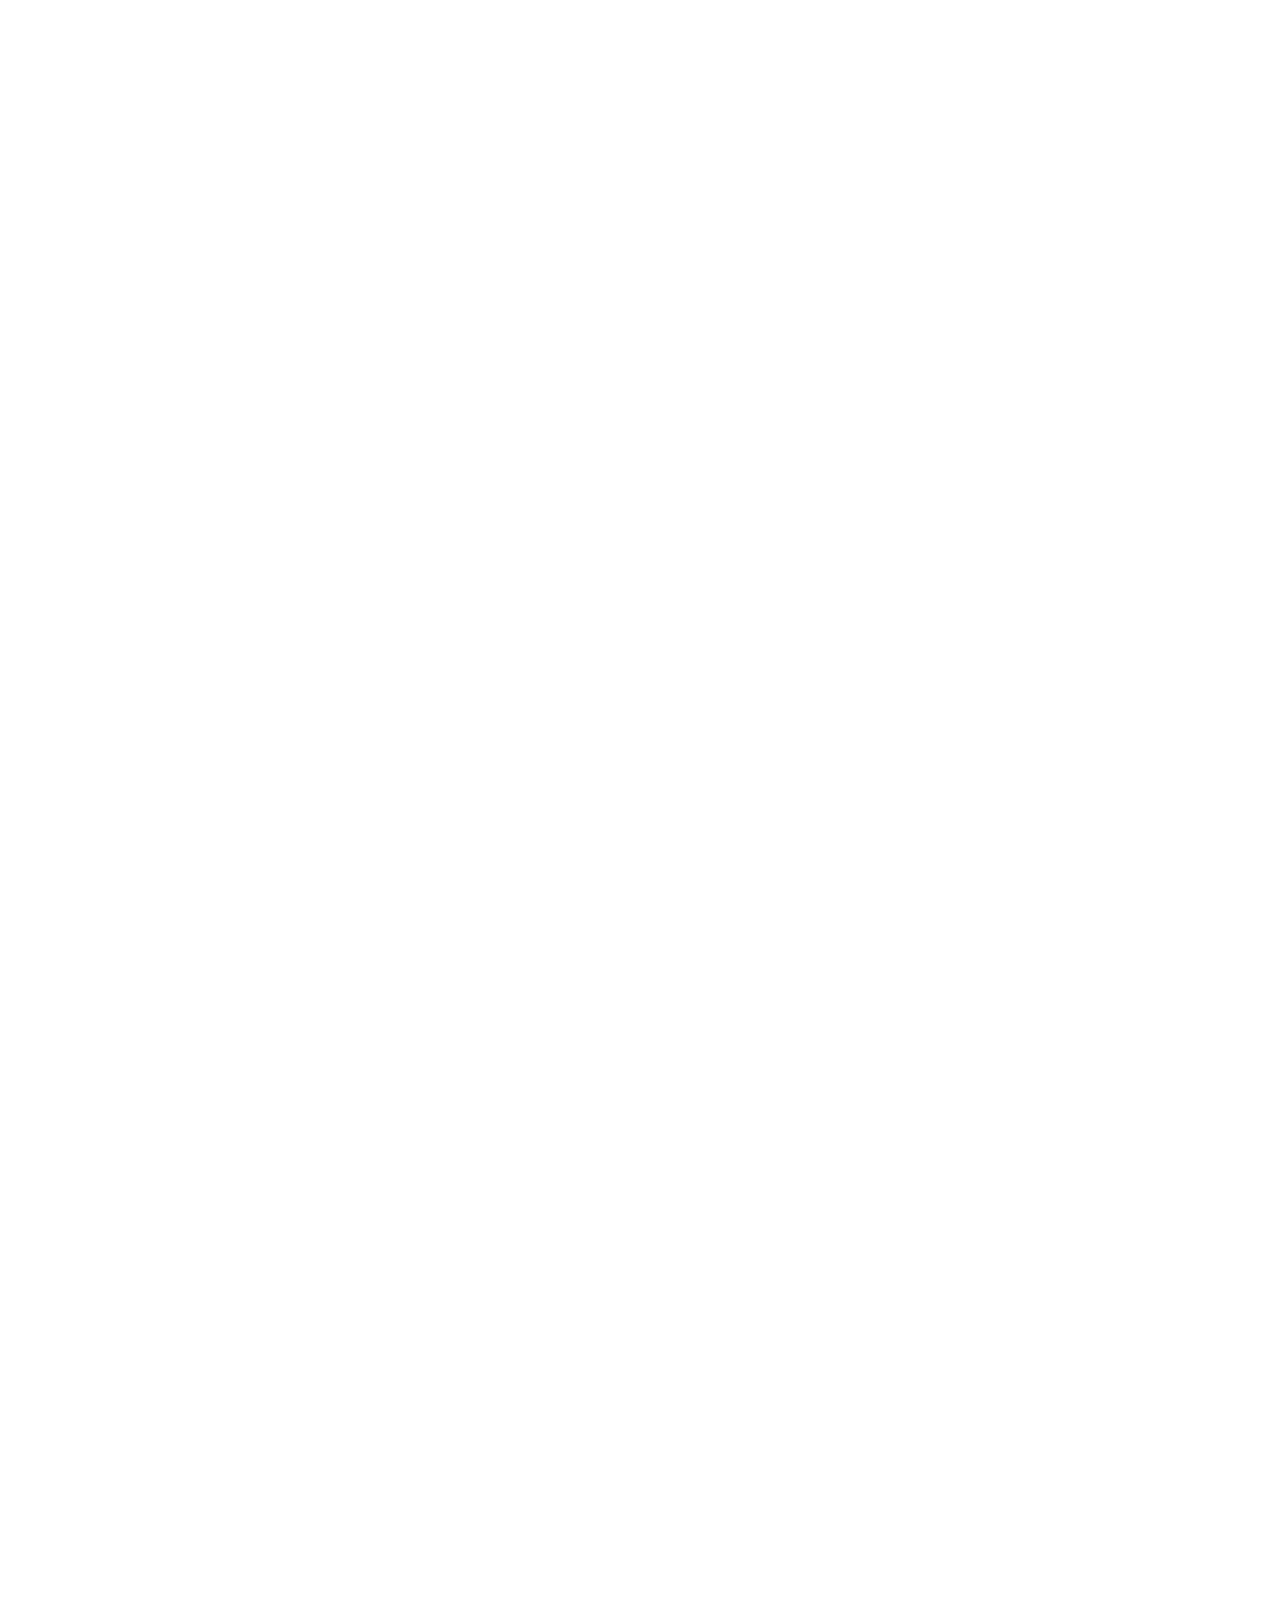
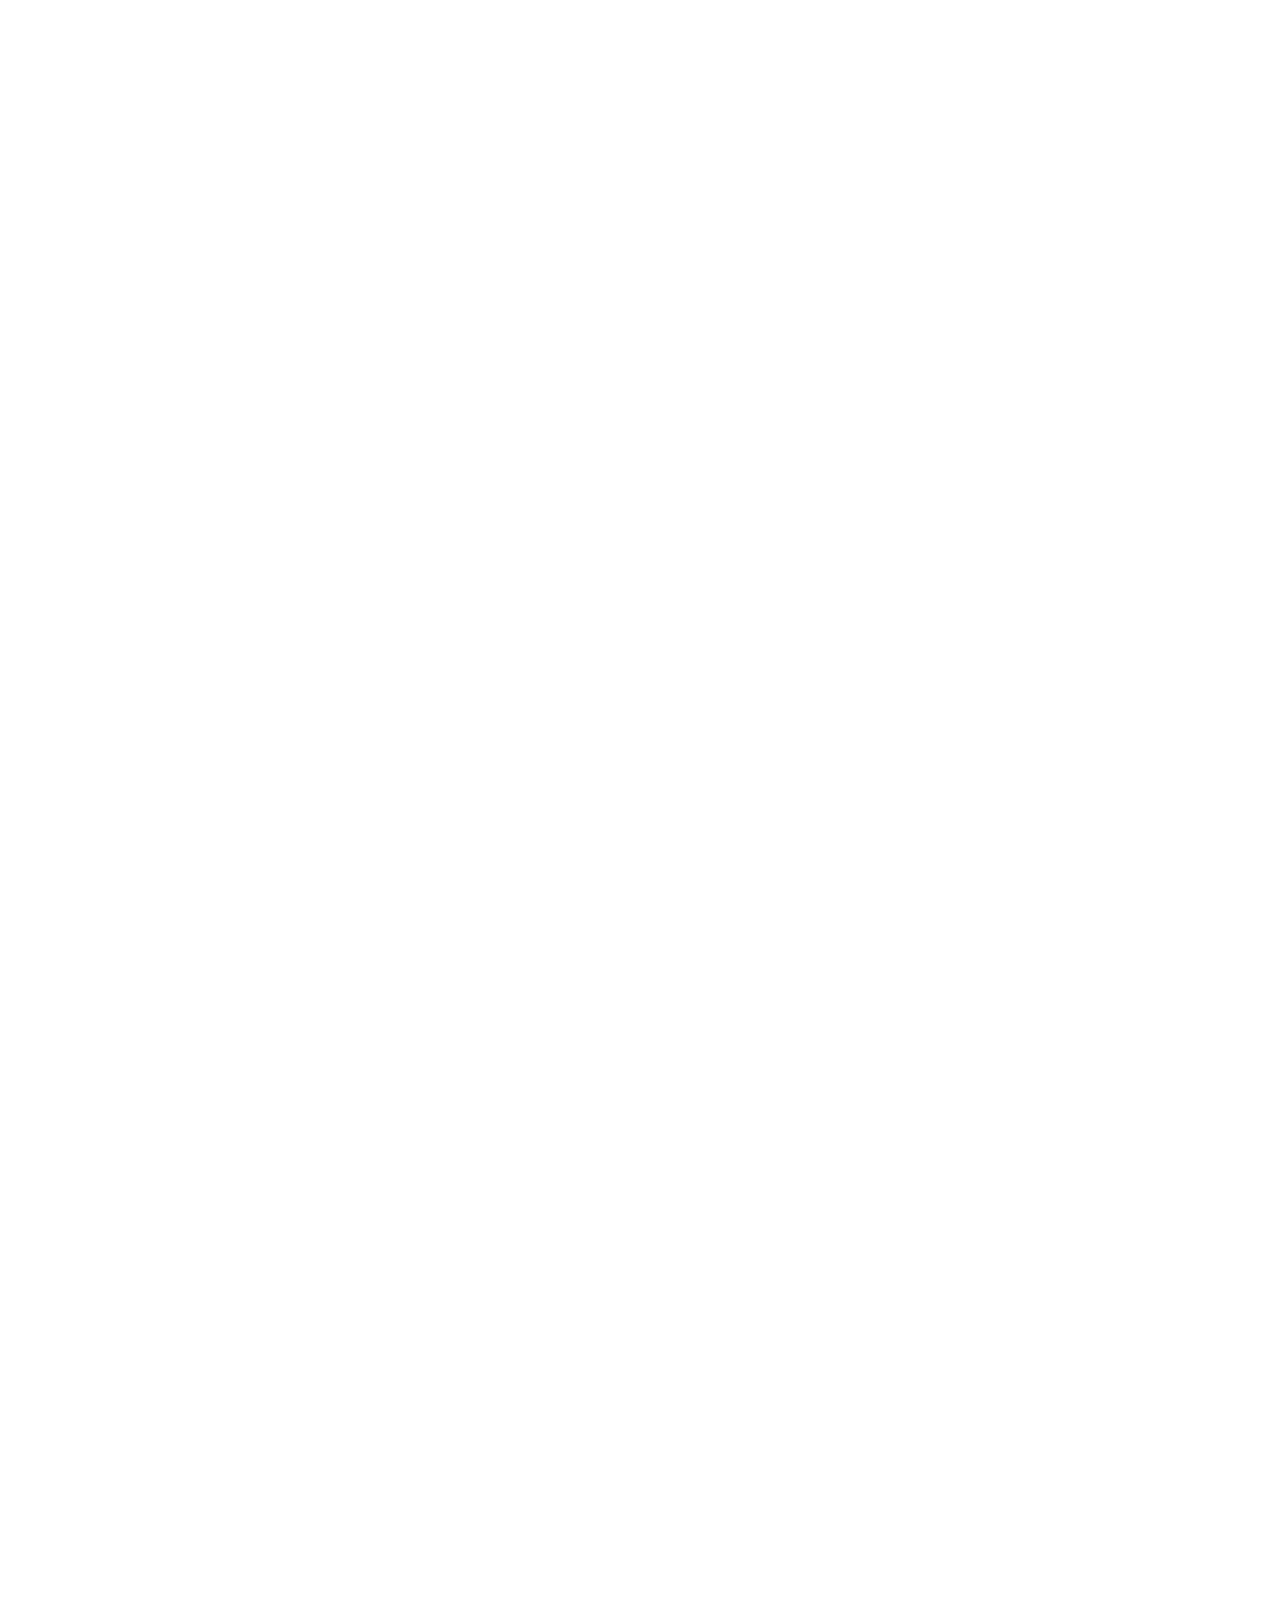
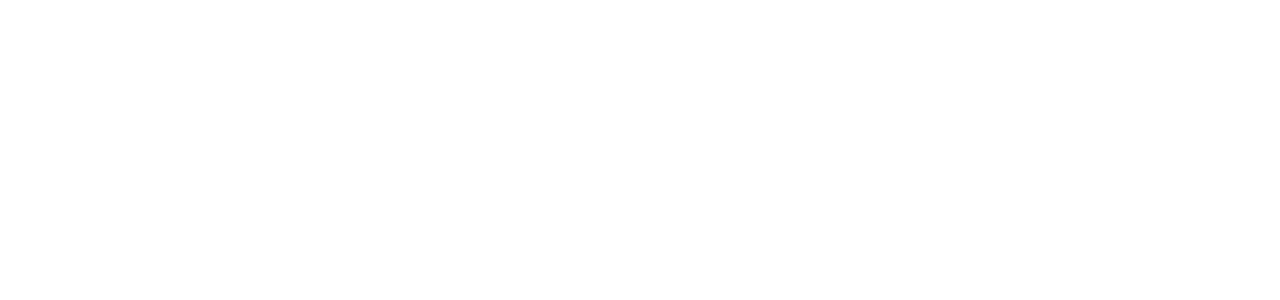
==== commit 92860d30: "change" ====
--- a/index.html
+++ b/index.html
@@ -11,91 +11,15 @@
     <link rel="stylesheet" href="css/main.css">
     <link rel="stylesheet" href="css/style.css">
     <script type="text/javascript" src="https://code.jquery.com/jquery-3.2.1.min.js"></script>
-    <script type="text/javascript">        
-        // $(function(){
-        //     // $("#section-1").load("About.html"); 
-        //     $("#section-2").load("RoadMap.html");
-        //     $("#section-3").load("Token_Allocation.html");
-        //     $("#section-4").load("Token.html");
-        //     $("#section-5").load("Dapps.html");
-        //     $("#section-6").load("Pre_ICO.html");
-        //     $("#section-7").load("Governance.html");
-        //     $("#section-8").load("Bounties.html");
-        //     $("#section-9").load("Teams.html");
-        //     $("#section-10").load("Partners.html");
-        //     $("#section-11").load("FAQ.html");
-        // });
-        $(function(){
-            load_flag = 0;
-            $("#section-1").load("About.html", function() {
-                load_flag++;
-                console.log(load_flag);
-                var my_awesome_script = document.createElement('script');
-                my_awesome_script.setAttribute('src','js/scripts.min.js');
-                my_awesome_script.async = true;
-                document.head.appendChild(my_awesome_script);
-            }); 
-            $("#section-2").load("RoadMap.html", function() {
-                load_flag++;
-                console.log(load_flag);
-            });
-            $("#section-3").load("Token_Allocation.html", function() {
-                load_flag++;
-                console.log(load_flag);
-            });
-            $("#section-4").load("Token.html",function() {
-                load_flag++;
-                console.log(load_flag);
-            });
-            $("#section-5").load("Dapps.html",function() {
-                load_flag++;
-                console.log(load_flag);
-            });
-            $("#section-6").load("Pre_ICO.html", function() {
-                load_flag++;
-                console.log(load_flag);
-            });
-            $("#section-7").load("Governance.html", function() {
-                load_flag++;
-                console.log(load_flag);
-            });
-            $("#section-8").load("Bounties.html",function() {
-                load_flag++;
-                console.log(load_flag);
-            });
-            $("#section-9").load("Teams.html",function() {
-                load_flag++;
-                console.log(load_flag);
-            });
-            $("#section-10").load("Partners.html",function() {
-                load_flag++;
-                console.log(load_flag);
-            });
-            $("#section-11").load("FAQ.html",function() {
-                load_flag++;
-                console.log(load_flag);
-                if(load_flag == 11) {
-                    // alert("pass");
-                    var my_awesome_script = document.createElement('script');
-                    my_awesome_script.setAttribute('src','js/scripts.min.js');
-                    my_awesome_script.async = true;
-                    document.head.appendChild(my_awesome_script);
-                }
-            });  
-        })
-
-    </script>
 </head>
 
 <body>
+    <!-- <embed src="music/AgeOfTechnology.mp3" autostart="true" loop="true" width="0px" height="0px" id="background_music"> -->
     <button class="header__bars menu-btn hidden-lg hidden-md" type="button">
       <span></span>
       <span></span>
       <span></span>
     </button>
-    <div class="loading-overlay">
-        <div class="spin-loader"></div>
-    </div>
     <div id="page-wrap">
         <div class="sections-wrap__overflow"></div>
         <nav class="nav" id="nav">
@@ -223,59 +147,1614 @@
                     </div>
                 </div>
             </div>
-        </footer>
-    </div>    
+    </div>
+    </footer>
     <canvas id="page-bg-2" class="page-bg" style="display: none;"></canvas>
     <div id="webgl-container">
         <canvas id="webgl-canvas" class="s_1__bg" style="background: url('img/primary-background.jpg')"></canvas>
     </div>
     <div id="fullpage" class="sections-wrap">
         <!-- About -->
-        <section class="section s_1 head-home" id="section-1">            
+        <section class="section s_1 head-home">
 
+            <div class="container">
+                <div class="row">
+                    <div class="col-xs-12">
+                        <h1 class="s_1__h">EFFICIENT, TIERED <br>& REPUTATION DAO <br>GOVERNANCE FRAMEWORK</h1>
+                        <div class="s_1__countdown__title">Lorem Ipsum has been the industry's standard dummy text ever since the 1500s, when an unknown printer took a galley of type and scrambled it to make a type specimen book.</div>
+                        <div class="clearfix"></div>
+                        <div class="s_1__links">
+                            <div class="btn_link">
+                                <div class="btn_corner btn_corner-tl"></div>
+                                <div class="btn_corner btn_corner-tr"></div>
+                                <div class="btn_corner btn_corner-br"></div>
+                                <div class="btn_corner btn_corner-bl"></div>
+                                <!-- <div class="btn_border btn_border-top-bottom"></div>
+                    <div class="btn_border btn_border-left-right"></div> -->
+                                <a href="" target="_blank" class="header__auth header__demo" style="margin-left: 0px !important;">Documentation</a>
+                            </div>
+                            <div class="btn_link" style="margin-left: 20px;">
+                                <div class="btn_corner btn_corner-tl"></div>
+                                <div class="btn_corner btn_corner-tr"></div>
+                                <div class="btn_corner btn_corner-br"></div>
+                                <div class="btn_corner btn_corner-bl"></div>
+                                <!-- <div class="btn_border btn_border-top-bottom"></div>
+                    <div class="btn_border btn_border-left-right"></div> -->
+                                <a href="" target="_blank" class="header__auth header__demo" style="margin-left: 0px !important;">Participate</a>
+                            </div>
+                        </div>
+                    </div>
+                </div>
+            </div>
         </section>
         <!-- RoadMap -->
-        <section class="section s_2 head-home" id="section-2">
-           
+        <section class="section s_2 head-home">
+            <canvas id="page-bg-2" class="page-bg"></canvas>
+            <div class="container">
+                <div class="row">
+                    <div class="col-lg-10 col-md-10">
+                        <h2 class="s_title" data-before="Roadmap">Roadmap</h2>
+                        <div class="s_2__timeline">
+                            <svg xmlns="http://www.w3.org/2000/svg" viewBox="0 0 857.18 111.15">
+                                <path class="cls-1" d="M1460,535l-19.08-18.16a97.07,97.07,0,0,0-130.56-3L1286,535l-21.56,20A94.58,94.58,0,0,1,1139,557.86l-5.54-4.69a237.73,237.73,0,0,1-38.13-40.85l-7.9-10.76A74.61,74.61,0,0,0,970.79,497l-21,24.4a155,155,0,0,1-26.33,24.21l-10.93,7.94a101.9,101.9,0,0,1-117.92,1.29L766,535l-8.11-5a120.16,120.16,0,0,0-38.29-15.43,167.26,167.26,0,0,0-42.5-3.29,148.23,148.23,0,0,0-65,19.13L604,535" transform="translate(-603.51 -470.09)" />
+                                <path class="cls-2" d="M1460,535l-19.08-18.16a97.07,97.07,0,0,0-130.56-3L1286,535l-21.56,20A94.58,94.58,0,0,1,1139,557.86l-5.54-4.69a237.73,237.73,0,0,1-38.13-40.85l-7.9-10.76A74.61,74.61,0,0,0,970.79,497l-21,24.4a155,155,0,0,1-26.33,24.21l-10.93,7.94a101.9,101.9,0,0,1-117.92,1.29L766,535l-8.11-5a120.16,120.16,0,0,0-38.29-15.43,167.26,167.26,0,0,0-42.5-3.29,148.23,148.23,0,0,0-65,19.13L604,535" transform="translate(-603.51 -470.09)" />
+                            </svg>
+                            <div class="s_2__timeline__block">
+                                <a href="#s_2__tab-1" class="s_2__timeline__year s_2__timeline__year-1">
+                                    <div class="s_2__timeline__checkbox"></div>
+                                    <div class="s_2__timeline__label"></div>
+                                </a>
+                                
+                            </div>
+                            <div class="s_2__timeline__block">
+                                <a href="#s_2__tab-2" class="s_2__timeline__year s_2__timeline__year-2">
+                                    <div class="s_2__timeline__checkbox"></div>
+                                    <div class="s_2__timeline__label"></div>
+                                </a>
+                                
+                            </div>
+                            <div class="s_2__timeline__block">
+                                <a href="#s_2__tab-3" class="s_2__timeline__year s_2__timeline__year-3">
+                                    <div class="s_2__timeline__checkbox"></div>
+                                    <div class="s_2__timeline__label"></div>
+                                </a>
+                            </div>
+                            <div class="s_2__timeline__block">
+                                <a href="#s_2__tab-4" class="s_2__timeline__year s_2__timeline__year-4 active">
+                                    <div class="s_2__timeline__checkbox"></div>
+                                    <div class="s_2__timeline__label"></div>
+                                </a>
+                            </div>
+                            <div class="s_2__timeline__block">
+                                <a href="#s_2__tab-5" class="s_2__timeline__year s_2__timeline__year-5">
+                                    <div class="s_2__timeline__checkbox"></div>
+                                    <div class="s_2__timeline__label"></div>
+                                </a>
+                            </div>
+                            <div class="s_2__timeline__block">
+                                <a href="#s_2__tab-6" class="s_2__timeline__year s_2__timeline__year-6">
+                                    <div class="s_2__timeline__checkbox"></div>
+                                    <div class="s_2__timeline__label"></div>
+                                </a>
+                            </div>
+                        </div>
+                        <div class="s_2__tabs hidden-xs" id="myroadmap">
+                        </div>
+                    </div>
+                </div>
+            </div>
         </section>
         <!-- Token Allocation -->
-        <section class="section s_3 head-home" id="section-3">
-            
+        <section class="section s_3 head-home">
+            <canvas id="page-bg-3" class="page-bg"></canvas>
+            <div class="container">
+                <div class="row">
+                    <div class="col-xs-12">
+                        <h2 class="s_title" data-before="TOKEN ALLOCATION SCHEDULE">TOKEN ALLOCATION<br>SCHEDULE</h2>
+                        <div class="s_3__sub_title">
+                            <span>PRE ICO: 31.10.2017 - 31.12.2017</span><br>
+                            <span>ICO: 23.01.2018 - 28.02.2018</span>
+                        </div>
+                        <div class="s_3__table">
+                            <ul>
+                                <li>
+                                    <span>LOREM IPSUM:</span>
+                                    <br>
+                                    <strong>Lorem ipsum is a dummy text</strong>
+                                </li>
+                                <li>
+                                    <span>SYMBOL:</span>
+                                    <br>
+                                    <strong>SUP</strong>
+                                </li>
+                                <li>
+                                    <span>LOREM IPSUM:</span>
+                                    <br>
+                                    <strong>3 000 000 000</strong>
+                                </li>
+                                <li>
+                                    <span>LOREM IPSUM:</span>
+                                    <br>
+                                    <strong>$ 0.1-</strong>
+                                </li>
+                            </ul>
+                        </div>
+                        <div class="clearfix"></div>
+                        <div class="s_3__structure">
+                            <div class="s_3__structure__legend">
+                                <h4 class="s_title s_3__structure_title">Structure</h4>
+                                <ul class="hidden-xs">
+                                    <li><span style="background-image: url('img/token_structure_icon1.png'); background-size: 16px 16px;"></span><b>Lorem ipsum</b></li>
+                                    <li><span style="background-image: url('img/token_structure_icon2.png'); background-size: 16px 16px;"></span><b>Lorem ipsum</b></li>
+                                    <li><span style="background-image: url('img/token_structure_icon3.png'); background-size: 16px 16px;"></span><b>Lorem ipsum</b></li>
+                                    <li><span style="background-image: url('img/token_structure_icon4.png'); background-size: 16px 16px;"></span><b>Lorem ipsum</b></li>
+                                </ul>
+                            </div>
+                            <div class="s_3__structure__circle">
+                                <div id="chart"></div>
+                            </div>
+                            <div class="s_3__structure__legend">
+                                <ul class="hidden-lg hidden-md hidden-sm">
+                                    <li><span style="background-color: #48eadd"></span><b>Token sale</b></li>
+                                    <li><span style="background-color: #48ea8d"></span><b>Miner Funds</b></li>
+                                    <li><span style="background-color: #fff"></span><b>Team, Advisors,<br>Angels, Bounty</b></li>
+                                    <li><span style="background-color: #48afea"></span><b>Cross-sale</b></li>
+                                </ul>
+                            </div>
+                        </div>
+                        <div class="s_3__discount">
+                            <h3 class="s_title s_3__structure_title">TOKEN PRICE</h3>
+                            <ul class="s_3__discount__params">
+                                <li>
+                                    <div class="s_3__discount__top r1"></div>
+                                    <div class="s_3__discount__progress2">
+                                        <div class="s_3__discount__progress r1"></div>
+                                        <div class="s_3__discount__ok"></div>
+                                    </div>
+                                    <div class="s_3__discount__label">1 round first 75 mln MRK</div>
+                                </li>
+                                <li>
+                                    <div class="s_3__discount__top r2"></div>
+                                    <div class="s_3__discount__progress2">
+                                        <div class="s_3__discount__progress r2"></div>
+                                        <div class="s_3__discount__ok"></div>
+                                    </div>
+                                    <div class="s_3__discount__label">2 round 75 mln-195 mln MRK</div>
+                                </li>
+                                <li>
+                                    <div class="s_3__discount__top r3"></div>
+                                    <div class="s_3__discount__progress2">
+                                        <div class="s_3__discount__progress r3"></div>
+                                        <div class="s_3__discount__ok"></div>
+                                    </div>
+                                    <div class="s_3__discount__label">3 round 195 mln-435 mln MRK</div>
+                                </li>
+                            </ul>
+                        </div>
+                    </div>
+                </div>
+            </div>
         </section>
         <!-- Token -->
-        <section class="section s_4 head-home" id="section-4">
-            
+        <section class="section s_4 head-home">
+            <div class="container">
+                <div class="row">
+                    <div class="col-xs-12">
+                        <h2 class="s_title" data-before="about">TOKEN</h2>
+                        <div id="s_2__tab-1" class="s_4___tab">
+                            <div class="s_4__wrap d-table">
+                                <div class="s_4_1__video__corner s_4_1__video__corner-tr hidden-xs"></div>
+                                <div class="s_4_1__video__corner s_4_1__video__corner-br hidden-xs"></div>
+                                <ul class="s_4__nav d-table-cell hidden-xs">
+                                    <li class="active">
+                                        <div class="li_corner li_corner-tl"></div>
+                                        <div class="li_corner li_corner-tr"></div>
+                                        <div class="li_corner li_corner-br"></div>
+                                        <div class="li_corner li_corner-bl"></div>
+                                        <a href="#s_2__tab-2-1">LOREM IPSUM</a>
+                                    </li>
+                                    <li>
+                                        <div class="li_corner li_corner-tl"></div>
+                                        <div class="li_corner li_corner-tr"></div>
+                                        <div class="li_corner li_corner-br"></div>
+                                        <div class="li_corner li_corner-bl"></div>
+                                        <a href="#s_2__tab-2-2">LOREM IPSUM</a>
+                                    </li>
+                                    <li>
+                                        <div class="li_corner li_corner-tl"></div>
+                                        <div class="li_corner li_corner-tr"></div>
+                                        <div class="li_corner li_corner-br"></div>
+                                        <div class="li_corner li_corner-bl"></div>
+                                        <a href="#s_2__tab-2-3">LOREM IPSUM</a>
+                                    </li>
+                                    <li>
+                                        <div class="li_corner li_corner-tl"></div>
+                                        <div class="li_corner li_corner-tr"></div>
+                                        <div class="li_corner li_corner-br"></div>
+                                        <div class="li_corner li_corner-bl"></div>
+                                        <a href="#s_2__tab-2-4">LOREM IPSUM</a>
+                                    </li>
+                                    <li>
+                                        <div class="li_corner li_corner-tl"></div>
+                                        <div class="li_corner li_corner-tr"></div>
+                                        <div class="li_corner li_corner-br"></div>
+                                        <div class="li_corner li_corner-bl"></div>
+                                        <a href="#s_2__tab-2-5">LOREM IPSUM</a>
+                                    </li>
+                                </ul>
+                                <div class="s_4__text d-table-cell">
+                                    <div class="s_4_1__video__border s_4_1__video__border-top-bottom hidden-xs"></div>
+                                    <div class="s_4_1__video__border s_4_1__video__border-left-right hidden-xs"></div>
+                                    <div class="s_4__tab active" id="s_2__tab-2-1">
+                                        <a href="#s_2__tab-2-1" class="hidden-lg hidden-md hidden-sm s_4__tab__title">ABOUT</a>
+                                        <div class="d-table">
+                                            <div class="d-table-cell">
+                                                <p>Contrary to popular belief, Lorem Ipsum is not simply random text. It has roots in a piece of classical Latin literature from 45 BC, making it over 2000 years old. Richard McClintock, a Latin professor at
+                                                    Hampden-Sydney College in Virginia, looked up one of the more obscure Latin words, consectetur, from a Lorem Ipsum passage, and going through the cites of the word in classical literature, discovered
+                                                    the undoubtable source. </p>
+                                                <p>Lorem Ipsum comes from sections 1.10.32 and 1.10.33 of "de Finibus Bonorum et Malorum" (The Extremes of Good and Evil) by Cicero, written in 45 BC. This book is a treatise on the theory of ethics, very popular
+                                                    during the Renaissance. The first line of Lorem Ipsum, "Lorem ipsum dolor sit amet..", comes from a line in section 1.10.32.</p>
+                                            </div>
+                                            <div class="s_4_1__video__corner s_4_1__video__corner-br hidden-lg hidden-md hidden-sm"></div>
+                                            <div class="s_4_1__video__corner s_4_1__video__corner-bl hidden-lg hidden-md hidden-sm"></div>
+                                            <div class="s_4_1__video__border s_4_1__video__border-top-bottom hidden-lg hidden-md hidden-sm"></div>
+                                            <div class="s_4_1__video__border s_4_1__video__border-left-right hidden-lg hidden-md hidden-sm"></div>
+                                        </div>
+                                    </div>
+                                    <div class="s_4__tab" id="s_2__tab-2-2" style="display: none;">
+                                        <a href="#s_2__tab-2-2" class="hidden-lg hidden-md hidden-sm s_4__tab__title">VIRTUAL REALITY</a>
+                                        <div class="d-table">
+                                            <div class="d-table-cell">
+                                                <p>Contrary to popular belief, Lorem Ipsum is not simply random text. It has roots in a piece of classical Latin literature from 45 BC, making it over 2000 years old. Richard McClintock, a Latin professor at
+                                                    Hampden-Sydney College in Virginia, looked up one of the more obscure Latin words, consectetur, from a Lorem Ipsum passage, and going through the cites of the word in classical literature, discovered
+                                                    the undoubtable source. </p>
+                                                <p>Lorem Ipsum comes from sections 1.10.32 and 1.10.33 of "de Finibus Bonorum et Malorum" (The Extremes of Good and Evil) by Cicero, written in 45 BC. This book is a treatise on the theory of ethics, very popular
+                                                    during the Renaissance. The first line of Lorem Ipsum, "Lorem ipsum dolor sit amet..", comes from a line in section 1.10.32.</p>
+                                            </div>
+                                            <div class="s_4_1__video__corner s_4_1__video__corner-br hidden-lg hidden-md hidden-sm"></div>
+                                            <div class="s_4_1__video__corner s_4_1__video__corner-bl hidden-lg hidden-md hidden-sm"></div>
+                                            <div class="s_4_1__video__border s_4_1__video__border-top-bottom hidden-lg hidden-md hidden-sm"></div>
+                                            <div class="s_4_1__video__border s_4_1__video__border-left-right hidden-lg hidden-md hidden-sm"></div>
+                                        </div>
+                                    </div>
+                                    <div class="s_4__tab" id="s_2__tab-2-3" style="display: none;">
+                                        <a href="#s_2__tab-2-3" class="hidden-lg hidden-md hidden-sm s_4__tab__title">E-COMMERCE</a>
+                                        <div class="d-table">
+                                            <div class="d-table-cell">
+                                                <p>Contrary to popular belief, Lorem Ipsum is not simply random text. It has roots in a piece of classical Latin literature from 45 BC, making it over 2000 years old. Richard McClintock, a Latin professor at
+                                                    Hampden-Sydney College in Virginia, looked up one of the more obscure Latin words, consectetur, from a Lorem Ipsum passage, and going through the cites of the word in classical literature, discovered
+                                                    the undoubtable source. </p>
+                                                <p>Lorem Ipsum comes from sections 1.10.32 and 1.10.33 of "de Finibus Bonorum et Malorum" (The Extremes of Good and Evil) by Cicero, written in 45 BC. This book is a treatise on the theory of ethics, very popular
+                                                    during the Renaissance. The first line of Lorem Ipsum, "Lorem ipsum dolor sit amet..", comes from a line in section 1.10.32.</p>
+                                            </div>
+                                            <div class="s_4_1__video__corner s_4_1__video__corner-br hidden-lg hidden-md hidden-sm"></div>
+                                            <div class="s_4_1__video__corner s_4_1__video__corner-bl hidden-lg hidden-md hidden-sm"></div>
+                                            <div class="s_4_1__video__border s_4_1__video__border-top-bottom hidden-lg hidden-md hidden-sm"></div>
+                                            <div class="s_4_1__video__border s_4_1__video__border-left-right hidden-lg hidden-md hidden-sm"></div>
+                                        </div>
+                                    </div>
+                                    <div class="s_4__tab" id="s_2__tab-2-4" style=" display: none;">
+                                        <a href="#s_2__tab-2-4" class="hidden-lg hidden-md hidden-sm s_4__tab__title">BLOCKCHAIN</a>
+                                        <div class="d-table">
+                                            <div class="d-table-cell">
+                                                <p>Contrary to popular belief, Lorem Ipsum is not simply random text. It has roots in a piece of classical Latin literature from 45 BC, making it over 2000 years old. Richard McClintock, a Latin professor at
+                                                    Hampden-Sydney College in Virginia, looked up one of the more obscure Latin words, consectetur, from a Lorem Ipsum passage, and going through the cites of the word in classical literature, discovered
+                                                    the undoubtable source. </p>
+                                                <p>Lorem Ipsum comes from sections 1.10.32 and 1.10.33 of "de Finibus Bonorum et Malorum" (The Extremes of Good and Evil) by Cicero, written in 45 BC. This book is a treatise on the theory of ethics, very popular
+                                                    during the Renaissance. The first line of Lorem Ipsum, "Lorem ipsum dolor sit amet..", comes from a line in section 1.10.32.</p>
+                                            </div>
+                                            <div class="s_4_1__video__corner s_4_1__video__corner-br hidden-lg hidden-md hidden-sm"></div>
+                                            <div class="s_4_1__video__corner s_4_1__video__corner-bl hidden-lg hidden-md hidden-sm"></div>
+                                            <div class="s_4_1__video__border s_4_1__video__border-top-bottom hidden-lg hidden-md hidden-sm"></div>
+                                            <div class="s_4_1__video__border s_4_1__video__border-left-right hidden-lg hidden-md hidden-sm"></div>
+                                        </div>
+                                    </div>
+                                    <div class="s_4__tab" id="s_2__tab-2-5" style=" display: none;">
+                                        <a href="#s_2__tab-2-5" class="hidden-lg hidden-md hidden-sm s_4__tab__title">SOCIAL NETWORKS AND THE BLOGOSPHERE</a>
+                                        <div class="d-table">
+                                            <div class="d-table-cell">
+                                                <p>Contrary to popular belief, Lorem Ipsum is not simply random text. It has roots in a piece of classical Latin literature from 45 BC, making it over 2000 years old. Richard McClintock, a Latin professor at
+                                                    Hampden-Sydney College in Virginia, looked up one of the more obscure Latin words, consectetur, from a Lorem Ipsum passage, and going through the cites of the word in classical literature, discovered
+                                                    the undoubtable source. </p>
+                                                <p>Lorem Ipsum comes from sections 1.10.32 and 1.10.33 of "de Finibus Bonorum et Malorum" (The Extremes of Good and Evil) by Cicero, written in 45 BC. This book is a treatise on the theory of ethics, very popular
+                                                    during the Renaissance. The first line of Lorem Ipsum, "Lorem ipsum dolor sit amet..", comes from a line in section 1.10.32.</p>
+                                            </div>
+                                            <div class="s_4_1__video__corner s_4_1__video__corner-br hidden-lg hidden-md hidden-sm"></div>
+                                            <div class="s_4_1__video__corner s_4_1__video__corner-bl hidden-lg hidden-md hidden-sm"></div>
+                                            <div class="s_4_1__video__border s_4_1__video__border-top-bottom hidden-lg hidden-md hidden-sm"></div>
+                                            <div class="s_4_1__video__border s_4_1__video__border-left-right hidden-lg hidden-md hidden-sm"></div>
+                                        </div>
+                                    </div>
+                                </div>
+                            </div>
+                        </div>
+                    </div>
+                </div>
+            </div>
         </section>
         <!-- Dapps -->
-        <section class="section s_4 head-home" id="section-5">
-            
+        <section class="section s_4 head-home">
+            <div class="container">
+                <div class="row">
+                    <div class="col-xs-12">
+                        <h2 class="s_title" data-before="about">DAPPS</h2>
+                        <div id="s_2__tab-1" class="s_4___tab">
+                            <div class="s_4__wrap d-table">
+                                <div class="s_4_1__video__corner s_4_1__video__corner-tr hidden-xs"></div>
+                                <div class="s_4_1__video__corner s_4_1__video__corner-br hidden-xs"></div>
+                                <ul class="s_4__nav d-table-cell hidden-xs">
+                                    <li class="active">
+                                        <div class="li_corner li_corner-tl"></div>
+                                        <div class="li_corner li_corner-tr"></div>
+                                        <div class="li_corner li_corner-br"></div>
+                                        <div class="li_corner li_corner-bl"></div>
+                                        <a href="#s_5__tab-5-1">LOREM IPSUM</a>
+                                    </li>
+                                    <li>
+                                        <div class="li_corner li_corner-tl"></div>
+                                        <div class="li_corner li_corner-tr"></div>
+                                        <div class="li_corner li_corner-br"></div>
+                                        <div class="li_corner li_corner-bl"></div>
+                                        <a href="#s_5__tab-5-2">LOREM IPSUM</a>
+                                    </li>
+                                    <li>
+                                        <div class="li_corner li_corner-tl"></div>
+                                        <div class="li_corner li_corner-tr"></div>
+                                        <div class="li_corner li_corner-br"></div>
+                                        <div class="li_corner li_corner-bl"></div>
+                                        <a href="#s_5__tab-5-3">LOREM IPSUM</a>
+                                    </li>
+                                    <li>
+                                        <div class="li_corner li_corner-tl"></div>
+                                        <div class="li_corner li_corner-tr"></div>
+                                        <div class="li_corner li_corner-br"></div>
+                                        <div class="li_corner li_corner-bl"></div>
+                                        <a href="#s_5__tab-5-4">LOREM IPSUM</a>
+                                    </li>
+                                    <li>
+                                        <div class="li_corner li_corner-tl"></div>
+                                        <div class="li_corner li_corner-tr"></div>
+                                        <div class="li_corner li_corner-br"></div>
+                                        <div class="li_corner li_corner-bl"></div>
+                                        <a href="#s_5__tab-5-5">LOREM IPSUM</a>
+                                    </li>
+                                </ul>
+                                <div class="s_4__text d-table-cell">
+                                    <div class="s_4_1__video__border s_4_1__video__border-top-bottom hidden-xs"></div>
+                                    <div class="s_4_1__video__border s_4_1__video__border-left-right hidden-xs"></div>
+                                    <div class="s_4__tab active" id="s_5__tab-5-1">
+                                        <a href="#s_5__tab-5-1" class="hidden-lg hidden-md hidden-sm s_4__tab__title">ABOUT</a>
+                                        <div class="d-table">
+                                            <div class="d-table-cell m_table_cell">
+                                                <p>Contrary to popular belief, Lorem Ipsum is not simply random text. It has roots in a piece of classical Latin literature from 45 BC, making it over 2000 years old. Richard McClintock, a Latin professor at
+                                                    Hampden-Sydney College in Virginia, looked up one of the more obscure Latin words, consectetur, from a Lorem Ipsum passage, and going through the cites of the word in classical literature, discovered
+                                                    the undoubtable source. </p>
+                                                <p>Lorem Ipsum comes from sections 1.10.32 and 1.10.33 of "de Finibus Bonorum et Malorum" (The Extremes of Good and Evil) by Cicero, written in 45 BC. This book is a treatise on the theory of ethics, very popular
+                                                    during the Renaissance. The first line of Lorem Ipsum, "Lorem ipsum dolor sit amet..", comes from a line in section 1.10.32.</p>
+                                            </div>
+                                            <div class="s_4_1__video__corner s_4_1__video__corner-br hidden-lg hidden-md hidden-sm"></div>
+                                            <div class="s_4_1__video__corner s_4_1__video__corner-bl hidden-lg hidden-md hidden-sm"></div>
+                                            <div class="s_4_1__video__border s_4_1__video__border-top-bottom hidden-lg hidden-md hidden-sm"></div>
+                                            <div class="s_4_1__video__border s_4_1__video__border-left-right hidden-lg hidden-md hidden-sm"></div>
+                                        </div>
+                                    </div>
+                                    <div class="s_4__tab" id="s_5__tab-5-2" style="display: none;">
+                                        <a href="#s_5__tab-5-2" class="hidden-lg hidden-md hidden-sm s_4__tab__title">VIRTUAL REALITY</a>
+                                        <div class="d-table">
+                                            <div class="d-table-cell m_table_cell">
+                                                <p>Contrary to popular belief, Lorem Ipsum is not simply random text. It has roots in a piece of classical Latin literature from 45 BC, making it over 2000 years old. Richard McClintock, a Latin professor at
+                                                    Hampden-Sydney College in Virginia, looked up one of the more obscure Latin words, consectetur, from a Lorem Ipsum passage, and going through the cites of the word in classical literature, discovered
+                                                    the undoubtable source. </p>
+                                                <p>Lorem Ipsum comes from sections 1.10.32 and 1.10.33 of "de Finibus Bonorum et Malorum" (The Extremes of Good and Evil) by Cicero, written in 45 BC. This book is a treatise on the theory of ethics, very popular
+                                                    during the Renaissance. The first line of Lorem Ipsum, "Lorem ipsum dolor sit amet..", comes from a line in section 1.10.32.</p>
+                                            </div>
+                                            <div class="s_4_1__video__corner s_4_1__video__corner-br hidden-lg hidden-md hidden-sm"></div>
+                                            <div class="s_4_1__video__corner s_4_1__video__corner-bl hidden-lg hidden-md hidden-sm"></div>
+                                            <div class="s_4_1__video__border s_4_1__video__border-top-bottom hidden-lg hidden-md hidden-sm"></div>
+                                            <div class="s_4_1__video__border s_4_1__video__border-left-right hidden-lg hidden-md hidden-sm"></div>
+                                        </div>
+                                    </div>
+                                    <div class="s_4__tab" id="s_5__tab-5-3" style="display: none;">
+                                        <a href="#s_5__tab-5-3" class="hidden-lg hidden-md hidden-sm s_4__tab__title">E-COMMERCE</a>
+                                        <div class="d-table">
+                                            <div class="d-table-cell m_table_cell">
+                                                <p>Contrary to popular belief, Lorem Ipsum is not simply random text. It has roots in a piece of classical Latin literature from 45 BC, making it over 2000 years old. Richard McClintock, a Latin professor at
+                                                    Hampden-Sydney College in Virginia, looked up one of the more obscure Latin words, consectetur, from a Lorem Ipsum passage, and going through the cites of the word in classical literature, discovered
+                                                    the undoubtable source. </p>
+                                                <p>Lorem Ipsum comes from sections 1.10.32 and 1.10.33 of "de Finibus Bonorum et Malorum" (The Extremes of Good and Evil) by Cicero, written in 45 BC. This book is a treatise on the theory of ethics, very popular
+                                                    during the Renaissance. The first line of Lorem Ipsum, "Lorem ipsum dolor sit amet..", comes from a line in section 1.10.32.</p>
+                                            </div>
+                                            <div class="s_4_1__video__corner s_4_1__video__corner-br hidden-lg hidden-md hidden-sm"></div>
+                                            <div class="s_4_1__video__corner s_4_1__video__corner-bl hidden-lg hidden-md hidden-sm"></div>
+                                            <div class="s_4_1__video__border s_4_1__video__border-top-bottom hidden-lg hidden-md hidden-sm"></div>
+                                            <div class="s_4_1__video__border s_4_1__video__border-left-right hidden-lg hidden-md hidden-sm"></div>
+                                        </div>
+                                    </div>
+                                    <div class="s_4__tab" id="s_5__tab-5-4" style=" display: none;">
+                                        <a href="#s_5__tab-5-4" class="hidden-lg hidden-md hidden-sm s_4__tab__title">BLOCKCHAIN</a>
+                                        <div class="d-table">
+                                            <div class="d-table-cell m_table_cell">
+                                                <p>Contrary to popular belief, Lorem Ipsum is not simply random text. It has roots in a piece of classical Latin literature from 45 BC, making it over 2000 years old. Richard McClintock, a Latin professor at
+                                                    Hampden-Sydney College in Virginia, looked up one of the more obscure Latin words, consectetur, from a Lorem Ipsum passage, and going through the cites of the word in classical literature, discovered
+                                                    the undoubtable source. </p>
+                                                <p>Lorem Ipsum comes from sections 1.10.32 and 1.10.33 of "de Finibus Bonorum et Malorum" (The Extremes of Good and Evil) by Cicero, written in 45 BC. This book is a treatise on the theory of ethics, very popular
+                                                    during the Renaissance. The first line of Lorem Ipsum, "Lorem ipsum dolor sit amet..", comes from a line in section 1.10.32.</p>
+                                            </div>
+                                            <div class="s_4_1__video__corner s_4_1__video__corner-br hidden-lg hidden-md hidden-sm"></div>
+                                            <div class="s_4_1__video__corner s_4_1__video__corner-bl hidden-lg hidden-md hidden-sm"></div>
+                                            <div class="s_4_1__video__border s_4_1__video__border-top-bottom hidden-lg hidden-md hidden-sm"></div>
+                                            <div class="s_4_1__video__border s_4_1__video__border-left-right hidden-lg hidden-md hidden-sm"></div>
+                                        </div>
+                                    </div>
+                                    <div class="s_4__tab" id="s_5__tab-5-5" style=" display: none;">
+                                        <a href="#s_5__tab-5-5" class="hidden-lg hidden-md hidden-sm s_4__tab__title">SOCIAL NETWORKS AND THE BLOGOSPHERE</a>
+                                        <div class="d-table">
+                                            <div class="d-table-cell m_table_cell">
+                                                <p>Contrary to popular belief, Lorem Ipsum is not simply random text. It has roots in a piece of classical Latin literature from 45 BC, making it over 2000 years old. Richard McClintock, a Latin professor at
+                                                    Hampden-Sydney College in Virginia, looked up one of the more obscure Latin words, consectetur, from a Lorem Ipsum passage, and going through the cites of the word in classical literature, discovered
+                                                    the undoubtable source. </p>
+                                                <p>Lorem Ipsum comes from sections 1.10.32 and 1.10.33 of "de Finibus Bonorum et Malorum" (The Extremes of Good and Evil) by Cicero, written in 45 BC. This book is a treatise on the theory of ethics, very popular
+                                                    during the Renaissance. The first line of Lorem Ipsum, "Lorem ipsum dolor sit amet..", comes from a line in section 1.10.32.</p>
+                                            </div>
+                                            <div class="s_4_1__video__corner s_4_1__video__corner-br hidden-lg hidden-md hidden-sm"></div>
+                                            <div class="s_4_1__video__corner s_4_1__video__corner-bl hidden-lg hidden-md hidden-sm"></div>
+                                            <div class="s_4_1__video__border s_4_1__video__border-top-bottom hidden-lg hidden-md hidden-sm"></div>
+                                            <div class="s_4_1__video__border s_4_1__video__border-left-right hidden-lg hidden-md hidden-sm"></div>
+                                        </div>
+                                    </div>
+                                </div>
+                            </div>
+                        </div>
+                    </div>
+                </div>
+            </div>
         </section>
         <!-- Pre_Sale -->
-        <section class="section s_4 head-home" id="section-6">
-            
+        <section class="section s_4 head-home">
+            <div class="container">
+                <div class="row">
+                    <div class="col-xs-12">
+                        <h2 class="s_title" data-before="about">PRE-SALE</h2>
+                        <div id="s_2__tab-1" class="s_4___tab">
+                            <div class="s_4__wrap d-table">
+                                <div class="s_4_1__video__corner s_4_1__video__corner-tr hidden-xs"></div>
+                                <div class="s_4_1__video__corner s_4_1__video__corner-br hidden-xs"></div>
+                                <ul class="s_4__nav d-table-cell hidden-xs">
+                                    <li class="active">
+                                        <div class="li_corner li_corner-tl"></div>
+                                        <div class="li_corner li_corner-tr"></div>
+                                        <div class="li_corner li_corner-br"></div>
+                                        <div class="li_corner li_corner-bl"></div>
+                                        <a href="#s_6__tab-6-1">LOREM IPSUM</a>
+                                    </li>
+                                    <li>
+                                        <div class="li_corner li_corner-tl"></div>
+                                        <div class="li_corner li_corner-tr"></div>
+                                        <div class="li_corner li_corner-br"></div>
+                                        <div class="li_corner li_corner-bl"></div>
+                                        <a href="#s_6__tab-6-2">LOREM IPSUM</a>
+                                    </li>
+                                    <li>
+                                        <div class="li_corner li_corner-tl"></div>
+                                        <div class="li_corner li_corner-tr"></div>
+                                        <div class="li_corner li_corner-br"></div>
+                                        <div class="li_corner li_corner-bl"></div>
+                                        <a href="#s_6__tab-6-3">LOREM IPSUM</a>
+                                    </li>
+                                    <li>
+                                        <div class="li_corner li_corner-tl"></div>
+                                        <div class="li_corner li_corner-tr"></div>
+                                        <div class="li_corner li_corner-br"></div>
+                                        <div class="li_corner li_corner-bl"></div>
+                                        <a href="#s_6__tab-6-4">LOREM IPSUM</a>
+                                    </li>
+                                    <li>
+                                        <div class="li_corner li_corner-tl"></div>
+                                        <div class="li_corner li_corner-tr"></div>
+                                        <div class="li_corner li_corner-br"></div>
+                                        <div class="li_corner li_corner-bl"></div>
+                                        <a href="#s_6__tab-6-5">LOREM IPSUM</a>
+                                    </li>
+                                </ul>
+                                <div class="s_4__text d-table-cell">
+                                    <div class="s_4_1__video__border s_4_1__video__border-top-bottom hidden-xs"></div>
+                                    <div class="s_4_1__video__border s_4_1__video__border-left-right hidden-xs"></div>
+                                    <div class="s_4__tab active" id="s_6__tab-6-1">
+                                        <a href="#s_6__tab-6-1" class="hidden-lg hidden-md hidden-sm s_4__tab__title">ABOUT</a>
+                                        <div class="d-table">
+                                            <div class="d-table-cell m_table_cell">
+                                                <p>Contrary to popular belief, Lorem Ipsum is not simply random text. It has roots in a piece of classical Latin literature from 45 BC, making it over 2000 years old. Richard McClintock, a Latin professor at
+                                                    Hampden-Sydney College in Virginia, looked up one of the more obscure Latin words, consectetur, from a Lorem Ipsum passage, and going through the cites of the word in classical literature, discovered
+                                                    the undoubtable source. </p>
+                                                <p>Lorem Ipsum comes from sections 1.10.32 and 1.10.33 of "de Finibus Bonorum et Malorum" (The Extremes of Good and Evil) by Cicero, written in 45 BC. This book is a treatise on the theory of ethics, very popular
+                                                    during the Renaissance. The first line of Lorem Ipsum, "Lorem ipsum dolor sit amet..", comes from a line in section 1.10.32.</p>
+                                            </div>
+                                            <div class="s_4_1__video__corner s_4_1__video__corner-br hidden-lg hidden-md hidden-sm"></div>
+                                            <div class="s_4_1__video__corner s_4_1__video__corner-bl hidden-lg hidden-md hidden-sm"></div>
+                                            <div class="s_4_1__video__border s_4_1__video__border-top-bottom hidden-lg hidden-md hidden-sm"></div>
+                                            <div class="s_4_1__video__border s_4_1__video__border-left-right hidden-lg hidden-md hidden-sm"></div>
+                                        </div>
+                                    </div>
+                                    <div class="s_4__tab" id="s_6__tab-6-2" style="display: none;">
+                                        <a href="#s_6__tab-6-2" class="hidden-lg hidden-md hidden-sm s_4__tab__title">VIRTUAL REALITY</a>
+                                        <div class="d-table">
+                                            <div class="d-table-cell m_table_cell">
+                                                <p>Contrary to popular belief, Lorem Ipsum is not simply random text. It has roots in a piece of classical Latin literature from 45 BC, making it over 2000 years old. Richard McClintock, a Latin professor at
+                                                    Hampden-Sydney College in Virginia, looked up one of the more obscure Latin words, consectetur, from a Lorem Ipsum passage, and going through the cites of the word in classical literature, discovered
+                                                    the undoubtable source. </p>
+                                                <p>Lorem Ipsum comes from sections 1.10.32 and 1.10.33 of "de Finibus Bonorum et Malorum" (The Extremes of Good and Evil) by Cicero, written in 45 BC. This book is a treatise on the theory of ethics, very popular
+                                                    during the Renaissance. The first line of Lorem Ipsum, "Lorem ipsum dolor sit amet..", comes from a line in section 1.10.32.</p>
+                                            </div>
+                                            <div class="s_4_1__video__corner s_4_1__video__corner-br hidden-lg hidden-md hidden-sm"></div>
+                                            <div class="s_4_1__video__corner s_4_1__video__corner-bl hidden-lg hidden-md hidden-sm"></div>
+                                            <div class="s_4_1__video__border s_4_1__video__border-top-bottom hidden-lg hidden-md hidden-sm"></div>
+                                            <div class="s_4_1__video__border s_4_1__video__border-left-right hidden-lg hidden-md hidden-sm"></div>
+                                        </div>
+                                    </div>
+                                    <div class="s_4__tab" id="s_6__tab-6-3" style="display: none;">
+                                        <a href="#s_6__tab-6-3" class="hidden-lg hidden-md hidden-sm s_4__tab__title">E-COMMERCE</a>
+                                        <div class="d-table">
+                                            <div class="d-table-cell m_table_cell">
+                                                <p>Contrary to popular belief, Lorem Ipsum is not simply random text. It has roots in a piece of classical Latin literature from 45 BC, making it over 2000 years old. Richard McClintock, a Latin professor at
+                                                    Hampden-Sydney College in Virginia, looked up one of the more obscure Latin words, consectetur, from a Lorem Ipsum passage, and going through the cites of the word in classical literature, discovered
+                                                    the undoubtable source. </p>
+                                                <p>Lorem Ipsum comes from sections 1.10.32 and 1.10.33 of "de Finibus Bonorum et Malorum" (The Extremes of Good and Evil) by Cicero, written in 45 BC. This book is a treatise on the theory of ethics, very popular
+                                                    during the Renaissance. The first line of Lorem Ipsum, "Lorem ipsum dolor sit amet..", comes from a line in section 1.10.32.</p>
+                                            </div>
+                                            <div class="s_4_1__video__corner s_4_1__video__corner-br hidden-lg hidden-md hidden-sm"></div>
+                                            <div class="s_4_1__video__corner s_4_1__video__corner-bl hidden-lg hidden-md hidden-sm"></div>
+                                            <div class="s_4_1__video__border s_4_1__video__border-top-bottom hidden-lg hidden-md hidden-sm"></div>
+                                            <div class="s_4_1__video__border s_4_1__video__border-left-right hidden-lg hidden-md hidden-sm"></div>
+                                        </div>
+                                    </div>
+                                    <div class="s_4__tab" id="s_6__tab-6-4" style=" display: none;">
+                                        <a href="#s_6__tab-6-4" class="hidden-lg hidden-md hidden-sm s_4__tab__title">BLOCKCHAIN</a>
+                                        <div class="d-table">
+                                            <div class="d-table-cell m_table_cell">
+                                                <p>Contrary to popular belief, Lorem Ipsum is not simply random text. It has roots in a piece of classical Latin literature from 45 BC, making it over 2000 years old. Richard McClintock, a Latin professor at
+                                                    Hampden-Sydney College in Virginia, looked up one of the more obscure Latin words, consectetur, from a Lorem Ipsum passage, and going through the cites of the word in classical literature, discovered
+                                                    the undoubtable source. </p>
+                                                <p>Lorem Ipsum comes from sections 1.10.32 and 1.10.33 of "de Finibus Bonorum et Malorum" (The Extremes of Good and Evil) by Cicero, written in 45 BC. This book is a treatise on the theory of ethics, very popular
+                                                    during the Renaissance. The first line of Lorem Ipsum, "Lorem ipsum dolor sit amet..", comes from a line in section 1.10.32.</p>
+                                            </div>
+                                            <div class="s_4_1__video__corner s_4_1__video__corner-br hidden-lg hidden-md hidden-sm"></div>
+                                            <div class="s_4_1__video__corner s_4_1__video__corner-bl hidden-lg hidden-md hidden-sm"></div>
+                                            <div class="s_4_1__video__border s_4_1__video__border-top-bottom hidden-lg hidden-md hidden-sm"></div>
+                                            <div class="s_4_1__video__border s_4_1__video__border-left-right hidden-lg hidden-md hidden-sm"></div>
+                                        </div>
+                                    </div>
+                                    <div class="s_4__tab" id="s_6__tab-6-5" style=" display: none;">
+                                        <a href="#s_6__tab-6-5" class="hidden-lg hidden-md hidden-sm s_4__tab__title">SOCIAL NETWORKS AND THE BLOGOSPHERE</a>
+                                        <div class="d-table">
+                                            <div class="d-table-cell m_table_cell">
+                                                <p>Contrary to popular belief, Lorem Ipsum is not simply random text. It has roots in a piece of classical Latin literature from 45 BC, making it over 2000 years old. Richard McClintock, a Latin professor at
+                                                    Hampden-Sydney College in Virginia, looked up one of the more obscure Latin words, consectetur, from a Lorem Ipsum passage, and going through the cites of the word in classical literature, discovered
+                                                    the undoubtable source. </p>
+                                                <p>Lorem Ipsum comes from sections 1.10.32 and 1.10.33 of "de Finibus Bonorum et Malorum" (The Extremes of Good and Evil) by Cicero, written in 45 BC. This book is a treatise on the theory of ethics, very popular
+                                                    during the Renaissance. The first line of Lorem Ipsum, "Lorem ipsum dolor sit amet..", comes from a line in section 1.10.32.</p>
+                                            </div>
+                                            <div class="s_4_1__video__corner s_4_1__video__corner-br hidden-lg hidden-md hidden-sm"></div>
+                                            <div class="s_4_1__video__corner s_4_1__video__corner-bl hidden-lg hidden-md hidden-sm"></div>
+                                            <div class="s_4_1__video__border s_4_1__video__border-top-bottom hidden-lg hidden-md hidden-sm"></div>
+                                            <div class="s_4_1__video__border s_4_1__video__border-left-right hidden-lg hidden-md hidden-sm"></div>
+                                        </div>
+                                    </div>
+                                </div>
+                            </div>
+                        </div>
+                    </div>
+                </div>
+            </div>
         </section>
         <!-- Governance -->
-        <section class="section s_4 head-home" id="section-7">
-            
+        <section class="section s_4 head-home">
+            <div class="container">
+                <div class="row">
+                    <div class="col-xs-12">
+                        <h2 class="s_title" data-before="about">GOVERNANCE</h2>
+                        <div id="s_2__tab-1" class="s_4___tab">
+                            <div class="s_4__wrap d-table">
+                                <div class="s_4_1__video__corner s_4_1__video__corner-tr hidden-xs"></div>
+                                <div class="s_4_1__video__corner s_4_1__video__corner-br hidden-xs"></div>
+                                <ul class="s_4__nav d-table-cell hidden-xs">
+                                    <li class="active">
+                                        <div class="li_corner li_corner-tl"></div>
+                                        <div class="li_corner li_corner-tr"></div>
+                                        <div class="li_corner li_corner-br"></div>
+                                        <div class="li_corner li_corner-bl"></div>
+                                        <a href="#s_7__tab-7-1">LOREM IPSUM</a>
+                                    </li>
+                                    <li>
+                                        <div class="li_corner li_corner-tl"></div>
+                                        <div class="li_corner li_corner-tr"></div>
+                                        <div class="li_corner li_corner-br"></div>
+                                        <div class="li_corner li_corner-bl"></div>
+                                        <a href="#s_7__tab-7-2">LOREM IPSUM</a>
+                                    </li>
+                                    <li>
+                                        <div class="li_corner li_corner-tl"></div>
+                                        <div class="li_corner li_corner-tr"></div>
+                                        <div class="li_corner li_corner-br"></div>
+                                        <div class="li_corner li_corner-bl"></div>
+                                        <a href="#s_7__tab-7-3">LOREM IPSUM</a>
+                                    </li>
+                                    <li>
+                                        <div class="li_corner li_corner-tl"></div>
+                                        <div class="li_corner li_corner-tr"></div>
+                                        <div class="li_corner li_corner-br"></div>
+                                        <div class="li_corner li_corner-bl"></div>
+                                        <a href="#s_7__tab-7-4">LOREM IPSUM</a>
+                                    </li>
+                                    <li>
+                                        <div class="li_corner li_corner-tl"></div>
+                                        <div class="li_corner li_corner-tr"></div>
+                                        <div class="li_corner li_corner-br"></div>
+                                        <div class="li_corner li_corner-bl"></div>
+                                        <a href="#s_7__tab-7-5">LOREM IPSUM</a>
+                                    </li>
+                                </ul>
+                                <div class="s_4__text d-table-cell">
+                                    <div class="s_4_1__video__border s_4_1__video__border-top-bottom hidden-xs"></div>
+                                    <div class="s_4_1__video__border s_4_1__video__border-left-right hidden-xs"></div>
+                                    <div class="s_4__tab active" id="s_7__tab-7-1">
+                                        <a href="#s_7__tab-7-1" class="hidden-lg hidden-md hidden-sm s_4__tab__title">ABOUT</a>
+                                        <div class="d-table">
+                                            <div class="d-table-cell m_table_cell">
+                                                <p>Contrary to popular belief, Lorem Ipsum is not simply random text. It has roots in a piece of classical Latin literature from 45 BC, making it over 2000 years old. Richard McClintock, a Latin professor at
+                                                    Hampden-Sydney College in Virginia, looked up one of the more obscure Latin words, consectetur, from a Lorem Ipsum passage, and going through the cites of the word in classical literature, discovered
+                                                    the undoubtable source. </p>
+                                                <p>Lorem Ipsum comes from sections 1.10.32 and 1.10.33 of "de Finibus Bonorum et Malorum" (The Extremes of Good and Evil) by Cicero, written in 45 BC. This book is a treatise on the theory of ethics, very popular
+                                                    during the Renaissance. The first line of Lorem Ipsum, "Lorem ipsum dolor sit amet..", comes from a line in section 1.10.32.</p>
+                                            </div>
+                                            <div class="s_4_1__video__corner s_4_1__video__corner-br hidden-lg hidden-md hidden-sm"></div>
+                                            <div class="s_4_1__video__corner s_4_1__video__corner-bl hidden-lg hidden-md hidden-sm"></div>
+                                            <div class="s_4_1__video__border s_4_1__video__border-top-bottom hidden-lg hidden-md hidden-sm"></div>
+                                            <div class="s_4_1__video__border s_4_1__video__border-left-right hidden-lg hidden-md hidden-sm"></div>
+                                        </div>
+                                    </div>
+                                    <div class="s_4__tab" id="s_7__tab-7-2" style="display: none;">
+                                        <a href="#s_7__tab-7-2" class="hidden-lg hidden-md hidden-sm s_4__tab__title">VIRTUAL REALITY</a>
+                                        <div class="d-table">
+                                            <div class="d-table-cell m_table_cell">
+                                                <p>Contrary to popular belief, Lorem Ipsum is not simply random text. It has roots in a piece of classical Latin literature from 45 BC, making it over 2000 years old. Richard McClintock, a Latin professor at
+                                                    Hampden-Sydney College in Virginia, looked up one of the more obscure Latin words, consectetur, from a Lorem Ipsum passage, and going through the cites of the word in classical literature, discovered
+                                                    the undoubtable source. </p>
+                                                <p>Lorem Ipsum comes from sections 1.10.32 and 1.10.33 of "de Finibus Bonorum et Malorum" (The Extremes of Good and Evil) by Cicero, written in 45 BC. This book is a treatise on the theory of ethics, very popular
+                                                    during the Renaissance. The first line of Lorem Ipsum, "Lorem ipsum dolor sit amet..", comes from a line in section 1.10.32.</p>
+                                            </div>
+                                            <div class="s_4_1__video__corner s_4_1__video__corner-br hidden-lg hidden-md hidden-sm"></div>
+                                            <div class="s_4_1__video__corner s_4_1__video__corner-bl hidden-lg hidden-md hidden-sm"></div>
+                                            <div class="s_4_1__video__border s_4_1__video__border-top-bottom hidden-lg hidden-md hidden-sm"></div>
+                                            <div class="s_4_1__video__border s_4_1__video__border-left-right hidden-lg hidden-md hidden-sm"></div>
+                                        </div>
+                                    </div>
+                                    <div class="s_4__tab" id="s_7__tab-7-3" style="display: none;">
+                                        <a href="#s_7__tab-7-3" class="hidden-lg hidden-md hidden-sm s_4__tab__title">E-COMMERCE</a>
+                                        <div class="d-table">
+                                            <div class="d-table-cell m_table_cell">
+                                                <p>Contrary to popular belief, Lorem Ipsum is not simply random text. It has roots in a piece of classical Latin literature from 45 BC, making it over 2000 years old. Richard McClintock, a Latin professor at
+                                                    Hampden-Sydney College in Virginia, looked up one of the more obscure Latin words, consectetur, from a Lorem Ipsum passage, and going through the cites of the word in classical literature, discovered
+                                                    the undoubtable source. </p>
+                                                <p>Lorem Ipsum comes from sections 1.10.32 and 1.10.33 of "de Finibus Bonorum et Malorum" (The Extremes of Good and Evil) by Cicero, written in 45 BC. This book is a treatise on the theory of ethics, very popular
+                                                    during the Renaissance. The first line of Lorem Ipsum, "Lorem ipsum dolor sit amet..", comes from a line in section 1.10.32.</p>
+                                            </div>
+                                            <div class="s_4_1__video__corner s_4_1__video__corner-br hidden-lg hidden-md hidden-sm"></div>
+                                            <div class="s_4_1__video__corner s_4_1__video__corner-bl hidden-lg hidden-md hidden-sm"></div>
+                                            <div class="s_4_1__video__border s_4_1__video__border-top-bottom hidden-lg hidden-md hidden-sm"></div>
+                                            <div class="s_4_1__video__border s_4_1__video__border-left-right hidden-lg hidden-md hidden-sm"></div>
+                                        </div>
+                                    </div>
+                                    <div class="s_4__tab" id="s_7__tab-7-4" style=" display: none;">
+                                        <a href="#s_7__tab-7-4" class="hidden-lg hidden-md hidden-sm s_4__tab__title">BLOCKCHAIN</a>
+                                        <div class="d-table">
+                                            <div class="d-table-cell m_table_cell">
+                                                <p>Contrary to popular belief, Lorem Ipsum is not simply random text. It has roots in a piece of classical Latin literature from 45 BC, making it over 2000 years old. Richard McClintock, a Latin professor at
+                                                    Hampden-Sydney College in Virginia, looked up one of the more obscure Latin words, consectetur, from a Lorem Ipsum passage, and going through the cites of the word in classical literature, discovered
+                                                    the undoubtable source. </p>
+                                                <p>Lorem Ipsum comes from sections 1.10.32 and 1.10.33 of "de Finibus Bonorum et Malorum" (The Extremes of Good and Evil) by Cicero, written in 45 BC. This book is a treatise on the theory of ethics, very popular
+                                                    during the Renaissance. The first line of Lorem Ipsum, "Lorem ipsum dolor sit amet..", comes from a line in section 1.10.32.</p>
+                                            </div>
+                                            <div class="s_4_1__video__corner s_4_1__video__corner-br hidden-lg hidden-md hidden-sm"></div>
+                                            <div class="s_4_1__video__corner s_4_1__video__corner-bl hidden-lg hidden-md hidden-sm"></div>
+                                            <div class="s_4_1__video__border s_4_1__video__border-top-bottom hidden-lg hidden-md hidden-sm"></div>
+                                            <div class="s_4_1__video__border s_4_1__video__border-left-right hidden-lg hidden-md hidden-sm"></div>
+                                        </div>
+                                    </div>
+                                    <div class="s_4__tab" id="s_7__tab-7-5" style=" display: none;">
+                                        <a href="#s_7__tab-7-5" class="hidden-lg hidden-md hidden-sm s_4__tab__title">SOCIAL NETWORKS AND THE BLOGOSPHERE</a>
+                                        <div class="d-table">
+                                            <div class="d-table-cell m_table_cell">
+                                                <p>Contrary to popular belief, Lorem Ipsum is not simply random text. It has roots in a piece of classical Latin literature from 45 BC, making it over 2000 years old. Richard McClintock, a Latin professor at
+                                                    Hampden-Sydney College in Virginia, looked up one of the more obscure Latin words, consectetur, from a Lorem Ipsum passage, and going through the cites of the word in classical literature, discovered
+                                                    the undoubtable source. </p>
+                                                <p>Lorem Ipsum comes from sections 1.10.32 and 1.10.33 of "de Finibus Bonorum et Malorum" (The Extremes of Good and Evil) by Cicero, written in 45 BC. This book is a treatise on the theory of ethics, very popular
+                                                    during the Renaissance. The first line of Lorem Ipsum, "Lorem ipsum dolor sit amet..", comes from a line in section 1.10.32.</p>
+                                            </div>
+                                            <div class="s_4_1__video__corner s_4_1__video__corner-br hidden-lg hidden-md hidden-sm"></div>
+                                            <div class="s_4_1__video__corner s_4_1__video__corner-bl hidden-lg hidden-md hidden-sm"></div>
+                                            <div class="s_4_1__video__border s_4_1__video__border-top-bottom hidden-lg hidden-md hidden-sm"></div>
+                                            <div class="s_4_1__video__border s_4_1__video__border-left-right hidden-lg hidden-md hidden-sm"></div>
+                                        </div>
+                                    </div>
+                                </div>
+                            </div>
+                        </div>
+                    </div>
+                </div>
+            </div>
         </section>
         <!-- Bounties -->
-        <section class="section s_4 head-home" id="section-8">
-            
+        <section class="section s_4 head-home">
+            <div class="container">
+                <div class="row">
+                    <div class="col-xs-12">
+                        <h2 class="s_title" data-before="about">BOUNTIES</h2>
+                        <div id="s_2__tab-1" class="s_4___tab">
+                            <div class="s_4__wrap d-table">
+                                <div class="s_4_1__video__corner s_4_1__video__corner-tr hidden-xs"></div>
+                                <div class="s_4_1__video__corner s_4_1__video__corner-br hidden-xs"></div>
+                                <ul class="s_4__nav d-table-cell hidden-xs">
+                                    <li class="active">
+                                        <div class="li_corner li_corner-tl"></div>
+                                        <div class="li_corner li_corner-tr"></div>
+                                        <div class="li_corner li_corner-br"></div>
+                                        <div class="li_corner li_corner-bl"></div>
+                                        <a href="#s_8__tab-8-1">LOREM IPSUM</a>
+                                    </li>
+                                    <li>
+                                        <div class="li_corner li_corner-tl"></div>
+                                        <div class="li_corner li_corner-tr"></div>
+                                        <div class="li_corner li_corner-br"></div>
+                                        <div class="li_corner li_corner-bl"></div>
+                                        <a href="#s_8__tab-8-2">LOREM IPSUM</a>
+                                    </li>
+                                    <li>
+                                        <div class="li_corner li_corner-tl"></div>
+                                        <div class="li_corner li_corner-tr"></div>
+                                        <div class="li_corner li_corner-br"></div>
+                                        <div class="li_corner li_corner-bl"></div>
+                                        <a href="#s_8__tab-8-3">LOREM IPSUM</a>
+                                    </li>
+                                    <li>
+                                        <div class="li_corner li_corner-tl"></div>
+                                        <div class="li_corner li_corner-tr"></div>
+                                        <div class="li_corner li_corner-br"></div>
+                                        <div class="li_corner li_corner-bl"></div>
+                                        <a href="#s_8__tab-8-4">LOREM IPSUM</a>
+                                    </li>
+                                    <li>
+                                        <div class="li_corner li_corner-tl"></div>
+                                        <div class="li_corner li_corner-tr"></div>
+                                        <div class="li_corner li_corner-br"></div>
+                                        <div class="li_corner li_corner-bl"></div>
+                                        <a href="#s_8__tab-8-5">LOREM IPSUM</a>
+                                    </li>
+                                </ul>
+                                <div class="s_4__text d-table-cell">
+                                    <div class="s_4_1__video__border s_4_1__video__border-top-bottom hidden-xs"></div>
+                                    <div class="s_4_1__video__border s_4_1__video__border-left-right hidden-xs"></div>
+                                    <div class="s_4__tab active" id="s_8__tab-8-1">
+                                        <a href="#s_8__tab-8-1" class="hidden-lg hidden-md hidden-sm s_4__tab__title">ABOUT</a>
+                                        <div class="d-table">
+                                            <div class="d-table-cell m_table_cell">
+                                                <p>Contrary to popular belief, Lorem Ipsum is not simply random text. It has roots in a piece of classical Latin literature from 45 BC, making it over 2000 years old. Richard McClintock, a Latin professor at
+                                                    Hampden-Sydney College in Virginia, looked up one of the more obscure Latin words, consectetur, from a Lorem Ipsum passage, and going through the cites of the word in classical literature, discovered
+                                                    the undoubtable source. </p>
+                                                <p>Lorem Ipsum comes from sections 1.10.32 and 1.10.33 of "de Finibus Bonorum et Malorum" (The Extremes of Good and Evil) by Cicero, written in 45 BC. This book is a treatise on the theory of ethics, very popular
+                                                    during the Renaissance. The first line of Lorem Ipsum, "Lorem ipsum dolor sit amet..", comes from a line in section 1.10.32.</p>
+                                            </div>
+                                            <div class="s_4_1__video__corner s_4_1__video__corner-br hidden-lg hidden-md hidden-sm"></div>
+                                            <div class="s_4_1__video__corner s_4_1__video__corner-bl hidden-lg hidden-md hidden-sm"></div>
+                                            <div class="s_4_1__video__border s_4_1__video__border-top-bottom hidden-lg hidden-md hidden-sm"></div>
+                                            <div class="s_4_1__video__border s_4_1__video__border-left-right hidden-lg hidden-md hidden-sm"></div>
+                                        </div>
+                                    </div>
+                                    <div class="s_4__tab" id="s_8__tab-8-2" style="display: none;">
+                                        <a href="#s_8__tab-8-2" class="hidden-lg hidden-md hidden-sm s_4__tab__title">VIRTUAL REALITY</a>
+                                        <div class="d-table">
+                                            <div class="d-table-cell m_table_cell">
+                                                <p>Contrary to popular belief, Lorem Ipsum is not simply random text. It has roots in a piece of classical Latin literature from 45 BC, making it over 2000 years old. Richard McClintock, a Latin professor at
+                                                    Hampden-Sydney College in Virginia, looked up one of the more obscure Latin words, consectetur, from a Lorem Ipsum passage, and going through the cites of the word in classical literature, discovered
+                                                    the undoubtable source. </p>
+                                                <p>Lorem Ipsum comes from sections 1.10.32 and 1.10.33 of "de Finibus Bonorum et Malorum" (The Extremes of Good and Evil) by Cicero, written in 45 BC. This book is a treatise on the theory of ethics, very popular
+                                                    during the Renaissance. The first line of Lorem Ipsum, "Lorem ipsum dolor sit amet..", comes from a line in section 1.10.32.</p>
+                                            </div>
+                                            <div class="s_4_1__video__corner s_4_1__video__corner-br hidden-lg hidden-md hidden-sm"></div>
+                                            <div class="s_4_1__video__corner s_4_1__video__corner-bl hidden-lg hidden-md hidden-sm"></div>
+                                            <div class="s_4_1__video__border s_4_1__video__border-top-bottom hidden-lg hidden-md hidden-sm"></div>
+                                            <div class="s_4_1__video__border s_4_1__video__border-left-right hidden-lg hidden-md hidden-sm"></div>
+                                        </div>
+                                    </div>
+                                    <div class="s_4__tab" id="s_8__tab-8-3" style="display: none;">
+                                        <a href="#s_8__tab-8-3" class="hidden-lg hidden-md hidden-sm s_4__tab__title">E-COMMERCE</a>
+                                        <div class="d-table">
+                                            <div class="d-table-cell m_table_cell">
+                                                <p>Contrary to popular belief, Lorem Ipsum is not simply random text. It has roots in a piece of classical Latin literature from 45 BC, making it over 2000 years old. Richard McClintock, a Latin professor at
+                                                    Hampden-Sydney College in Virginia, looked up one of the more obscure Latin words, consectetur, from a Lorem Ipsum passage, and going through the cites of the word in classical literature, discovered
+                                                    the undoubtable source. </p>
+                                                <p>Lorem Ipsum comes from sections 1.10.32 and 1.10.33 of "de Finibus Bonorum et Malorum" (The Extremes of Good and Evil) by Cicero, written in 45 BC. This book is a treatise on the theory of ethics, very popular
+                                                    during the Renaissance. The first line of Lorem Ipsum, "Lorem ipsum dolor sit amet..", comes from a line in section 1.10.32.</p>
+                                            </div>
+                                            <div class="s_4_1__video__corner s_4_1__video__corner-br hidden-lg hidden-md hidden-sm"></div>
+                                            <div class="s_4_1__video__corner s_4_1__video__corner-bl hidden-lg hidden-md hidden-sm"></div>
+                                            <div class="s_4_1__video__border s_4_1__video__border-top-bottom hidden-lg hidden-md hidden-sm"></div>
+                                            <div class="s_4_1__video__border s_4_1__video__border-left-right hidden-lg hidden-md hidden-sm"></div>
+                                        </div>
+                                    </div>
+                                    <div class="s_4__tab" id="s_8__tab-8-4" style=" display: none;">
+                                        <a href="#s_8__tab-8-4" class="hidden-lg hidden-md hidden-sm s_4__tab__title">BLOCKCHAIN</a>
+                                        <div class="d-table">
+                                            <div class="d-table-cell m_table_cell">
+                                                <p>Contrary to popular belief, Lorem Ipsum is not simply random text. It has roots in a piece of classical Latin literature from 45 BC, making it over 2000 years old. Richard McClintock, a Latin professor at
+                                                    Hampden-Sydney College in Virginia, looked up one of the more obscure Latin words, consectetur, from a Lorem Ipsum passage, and going through the cites of the word in classical literature, discovered
+                                                    the undoubtable source. </p>
+                                                <p>Lorem Ipsum comes from sections 1.10.32 and 1.10.33 of "de Finibus Bonorum et Malorum" (The Extremes of Good and Evil) by Cicero, written in 45 BC. This book is a treatise on the theory of ethics, very popular
+                                                    during the Renaissance. The first line of Lorem Ipsum, "Lorem ipsum dolor sit amet..", comes from a line in section 1.10.32.</p>
+                                            </div>
+                                            <div class="s_4_1__video__corner s_4_1__video__corner-br hidden-lg hidden-md hidden-sm"></div>
+                                            <div class="s_4_1__video__corner s_4_1__video__corner-bl hidden-lg hidden-md hidden-sm"></div>
+                                            <div class="s_4_1__video__border s_4_1__video__border-top-bottom hidden-lg hidden-md hidden-sm"></div>
+                                            <div class="s_4_1__video__border s_4_1__video__border-left-right hidden-lg hidden-md hidden-sm"></div>
+                                        </div>
+                                    </div>
+                                    <div class="s_4__tab" id="s_8__tab-8-5" style=" display: none;">
+                                        <a href="#s_8__tab-8-5" class="hidden-lg hidden-md hidden-sm s_4__tab__title">SOCIAL NETWORKS AND THE BLOGOSPHERE</a>
+                                        <div class="d-table">
+                                            <div class="d-table-cell m_table_cell">
+                                                <p>Contrary to popular belief, Lorem Ipsum is not simply random text. It has roots in a piece of classical Latin literature from 45 BC, making it over 2000 years old. Richard McClintock, a Latin professor at
+                                                    Hampden-Sydney College in Virginia, looked up one of the more obscure Latin words, consectetur, from a Lorem Ipsum passage, and going through the cites of the word in classical literature, discovered
+                                                    the undoubtable source. </p>
+                                                <p>Lorem Ipsum comes from sections 1.10.32 and 1.10.33 of "de Finibus Bonorum et Malorum" (The Extremes of Good and Evil) by Cicero, written in 45 BC. This book is a treatise on the theory of ethics, very popular
+                                                    during the Renaissance. The first line of Lorem Ipsum, "Lorem ipsum dolor sit amet..", comes from a line in section 1.10.32.</p>
+                                            </div>
+                                            <div class="s_4_1__video__corner s_4_1__video__corner-br hidden-lg hidden-md hidden-sm"></div>
+                                            <div class="s_4_1__video__corner s_4_1__video__corner-bl hidden-lg hidden-md hidden-sm"></div>
+                                            <div class="s_4_1__video__border s_4_1__video__border-top-bottom hidden-lg hidden-md hidden-sm"></div>
+                                            <div class="s_4_1__video__border s_4_1__video__border-left-right hidden-lg hidden-md hidden-sm"></div>
+                                        </div>
+                                    </div>
+                                </div>
+                            </div>
+                        </div>
+                    </div>
+                </div>
+            </div>
         </section>
         <!-- Teams -->
-        <section class="section s_8 head-home" id="section-9">
-            
+        <section class="section s_8 head-home">
+            <canvas id="page-bg-8" class="page-bg"></canvas>
+            <div class="container">
+                <div class="row">
+                    <div class="col-xs-12">
+                        <h2 class="s_title" data-before="Team">Teams</h2>
+                        <div class="s_8__wrap">
+                            <div class="s_8__staff_wrap hidden-xs" data-scrolltext="slide right to explore rest of team">
+                                <div class="s_8__staff__card_col">
+                                    <div class="s_8__staff__card">
+                                        <!-- <div class="s_8__staff__letter s_8__staff__letter-fill">Y</div> -->
+                                        <div class="profile-border">
+                                            <div class="profile">
+                                                <div class="profile-in s_8__staff__avatar" title="After Stumbling upon bitcoin in 2010 as a solution to micro-payments at his first startup, Ola's journey through crypto currency since then involved research into advanced use of blockchain technology. As an early adopter in Mastercoin, Protoshares, Counterparty, Nxt and finally the expressive Ethereum blockchain, Ola is focused on highly disruptive, consumer facing Dapps. Ola is a US Military veteran with a background in computer science, entrepreneurship and software engineering. Ola hopes to use his attention to detail, rigor and multi-faceted experience to come up with solutions, while initiating and directing user friendly Dapps to disrupt traditional industries unlocking trapped value between users. He is currently the founder of SuperDAO and other Dapps within it.">
+                                                    <img src="img/teams/Ola.png" alt="" width="100" height="100" />
+                                                </div>
+                                            </div>
+                                        </div>
+                                        <!-- <div class="s_8__staff__avatar" title="10-years of experience in e-commerce, 7 years in Investment, 4 years in fashion. Launched projects: RealEstateSoft, Capital-M, Moda Mark"><img class="lazy" src="[data-uri]" data-src="/img/stuff/Yana_Kontorovich.jpg" alt=""></div> -->
+                                        <div class="s_8__staff__data">
+                                            <div class="s_8__staff__name">Oladapo Ajayi</div>
+                                            <div class="s_8__staff__post">
+                                                @Cryptoinnovator
+                                                <br>Founder
+                                            </div>
+                                            <div class="s_8__staff__soc">
+                                                <a href="" class="m_icon" target="_blank"></a>
+                                            </div>
+                                        </div>
+                                    </div>
+                                    <div class="s_8__staff__card">
+                                        <!-- <div class="s_8__staff__letter s_8__staff__letter-border">D</div> -->
+                                        <div class="profile-border">
+                                            <div class="profile">
+                                                <div class="profile-in s_8__staff__avatar" title="Patrick Mazzotta is a twenty year veteran in the BI and data warehousing space. He brings a passion for data driven game theory and experience in various forms of mathematical modeling (especially in gaming and advertising). Patrick may be one of the older members of the SuperDAO team, but he's not above childish fun and looking for humor in any situation. Patrick hopes to bring some mathematical rigor and high level strategy to the SuperDAO team. As one of the earliest members of the team, he’ll be a key player in helping to shape the initial DAO..">
+                                                    <img src="img/teams/Patrick.png" alt="" width="100" height="100" />
+                                                </div>
+                                            </div>
+                                        </div>
+                                        <div class="s_8__staff__data">
+                                            <div class="s_8__staff__name">Patrick Mazotta</div>
+                                            <div class="s_8__staff__post">@Patrickgamer
+                                                <br>Co-Founder
+                                            </div>
+                                            <div class="s_8__staff__soc">
+                                                <a href="" class="m_icon" target="_blank"></a>
+                                            </div>
+                                        </div>
+                                    </div>
+                                </div>
+                                <div class="s_8__staff__card_col">
+                                    <div class="s_8__staff__card">
+                                        <!-- <div class="s_8__staff__letter s_8__staff__letter-border">E</div> -->
+                                        <div class="profile-border">
+                                            <div class="profile">
+                                                <div class="profile-in s_8__staff__avatar" title="New Digital Media Entrepreneur/ Social Media Marketing and blockchain enthusiast. Chief Organizer at Superdao.">
+                                                    <img src="img/teams/Jermaine.jpg" alt="" width="100" height="100" />
+                                                </div>
+                                            </div>
+                                        </div>
+                                        <div class="s_8__staff__data">
+                                            <div class="s_8__staff__name">Jermaine Encarnacion </div>
+                                            <div class="s_8__staff__post">@Jacelace<br>Co-Founder</div>
+                                            <div class="s_8__staff__soc">
+                                                <a href="" class="m_icon" target="_blank"></a>
+                                            </div>
+                                        </div>
+                                    </div>
+                                    <div class="s_8__staff__card">
+                                        <!-- <div class="s_8__staff__letter s_8__staff__letter-fill">V</div> -->
+                                        <div class="profile-border">
+                                            <div class="profile">
+                                                <div class="profile-in s_8__staff__avatar" title="C, C++, Python, Java, JS, Perl, PHP, Solidity programmer, Certified Ethical Hacker, Penetration tester, nation-wide cyberwar games, Former Greek Ministry of Health Security Advisor. Linux oriented systems, mysql databases, firewall tuning/testing, architecture design. Generalist developer at superdao Pokereum & smart contract developer and security auditsInformation Security Specialist - PHP - MySQL - C - C++ - Python - Javascript Developer.">
+                                                    <img src="img/teams/Panos.png" alt="" width="100" height="100" />
+                                                </div>
+                                            </div>
+                                        </div>
+                                        <div class="s_8__staff__data">
+                                            <div class="s_8__staff__name">Panos Papantoniou </div>
+                                            <div class="s_8__staff__post">@Panos
+                                                <br>Co-Founder</div>
+                                            <div class="s_8__staff__soc">
+                                                <a href="" class="m_icon" target="_blank"></a>
+                                            </div>
+                                        </div>
+                                    </div>
+                                </div>
+                                <div class="s_8__staff__card_col">
+                                    <div class="s_8__staff__card">
+                                        <!-- <div class="s_8__staff__letter s_8__staff__letter-fill">O</div> -->
+                                        <div class="profile-border">
+                                            <div class="profile">
+                                                <div class="profile-in s_8__staff__avatar" title="Software and web developer for 10 years with demonstrated expertise in web and realtime applications. Lead UX developer at superdao Pokereum & smart contract developer">
+                                                    <img src="img/teams/Archil.jpg" alt="" width="100" height="100" />
+                                                </div>
+                                            </div>
+                                        </div>
+                                        <div class="s_8__staff__data">
+                                            <div class="s_8__staff__name">Archil Phanchulidze </div>
+                                            <div class="s_8__staff__post">@Archil
+                                                <br>Co-Founder
+                                            </div>
+                                            <div class="s_8__staff__soc">
+                                                <a href="" class="m_icon" target="_blank"></a>
+                                            </div>
+                                        </div>
+                                    </div>
+                                    <div class="s_8__staff__card">
+                                        <!-- <div class="s_8__staff__letter s_8__staff__letter-border">V</div> -->
+                                        <div class="profile-border">
+                                            <div class="profile">
+                                                <div class="profile-in s_8__staff__avatar" title="PHP developer of over 5 years, Hybrid Android apps developer of over 2 years. With high expectations for the decentralized world and cryptocurrency ,now working with Ethereum and the enviroment to develop astonishing Dapps">
+                                                    <img src="img/teams/Adibas03.png" alt="" />
+                                                </div>
+                                            </div>
+                                        </div>
+                                        <div class="s_8__staff__data">
+                                            <div class="s_8__staff__name">Anthony Adegbemi </div>
+                                            <div class="s_8__staff__post">@Adibas03
+                                                <br>Co-Founder</div>
+                                            <div class="s_8__staff__soc">
+                                                <a href="" class="m_icon" target="_blank"></a>
+                                            </div>
+                                        </div>
+                                    </div>
+                                </div>
+                                <div class="s_8__staff__card_col">
+                                    <div class="s_8__staff__card">
+                                        <div class="profile-border">
+                                            <div class="profile">
+                                                <div class="profile-in s_8__staff__avatar" title="Yemi is a Fullstack Software Engineer. His experience spans from business development to technology entrepreneurship. He has worked in and founded startups in industries like ecommerce/marketplace,New media,finance,hospitality and building online communities. He became interested in the application of Blockchain Technology after seeing how much impact it could have in emerging markets.He now develops disruptive technologies on the ethereum blockchain.">
+                                                    <img src="img/teams/yemi.jpg" alt="" width="100" height="100" />
+                                                </div>
+                                            </div>
+                                        </div>
+                                        <div class="s_8__staff__data">
+                                            <div class="s_8__staff__name">Babayemi Olulana </div>
+                                            <div class="s_8__staff__post">@Coderwithattitude
+                                                <br>Co-Founder
+                                            </div>
+                                            <div class="s_8__staff__soc">
+                                                <a href="" class="m_icon" target="_blank"></a>
+                                            </div>
+                                        </div>
+                                    </div>
+                                    <div class="s_8__staff__card">
+                                        <div class="profile-border">
+                                            <div class="profile">
+                                                <div class="profile-in s_8__staff__avatar" title="Software developer with 10+ experience in several industries. He is well versed in distributed server and client-server applications and web applications. He also has expertise  in econometrics and statistical analysis with machine learning, data analysis and data mining. He is keen on the Ethereum blockchain related technologies bringing that enthusiasm with Software and smart contract development to SuperDAO and the Pokereum projects respectively.">
+                                                    <img src="img/teams/mike.jpg" alt="" width="100" height="100" />
+                                                </div>
+                                            </div>
+                                        </div>
+                                        <div class="s_8__staff__data">
+                                            <div class="s_8__staff__name">Mikhail Slabodzich </div>
+                                            <div class="s_8__staff__post">@mike <br>Co-Founder</div>
+                                            <div class="s_8__staff__soc">
+                                                <a href="" class="m_icon" target="_blank"></a>
+                                            </div>
+                                        </div>
+                                    </div>
+                                </div>
+                                <div class="s_8__staff__card_col">
+                                    <div class="s_8__staff__card">
+                                        <div class="profile-border">
+                                            <div class="profile">
+                                                <div class="profile-in s_8__staff__avatar" title='People call him a "Code Warrior". Sohail has a strong full-stack architectural skill set. He has worked with Fortune 500 companies as well as several Startups. Some of his most prominent works include building the core of a stock brokerage system with low latency APIs with unparalleled scalability, working as a core R&D team member involved in developing 4G telecom services etc. His strong suits are Java, NodeJs (JavaScript), TypeScript, AngularJS, and much more. He loves socket programming, API development and is crazy about good documentations. However, he does not consider himself a nerd because he does not code in vi editor. He is one of the earlier founding members of Pokereum and will play a major role in bringing SuperDAO to life.'>
+                                                    <img src="img/teams/sohail.jpg" alt="" width="100" height="100" />
+                                                </div>
+                                            </div>
+                                        </div>
+                                        <div class="s_8__staff__data">
+                                            <div class="s_8__staff__name">Sohail Alam</div>
+                                            <div class="s_8__staff__post">@Salam <br>Co-Founder</div>
+                                            <div class="s_8__staff__soc">
+                                                <a href="" class="m_icon" target="_blank"></a>
+                                            </div>
+                                        </div>
+                                    </div>
+                                    <div class="s_8__staff__card">
+                                        <div class="profile-border">
+                                            <div class="profile">
+                                                <div class="profile-in s_8__staff__avatar" title="Esco is a Senior Software Engineer in NYC. His favorite languages are Javascript and Go which he uses to build real-time media applications, social networks, and services that scale to millions of users. He’s held roles at top companies such as The New York Times, Forbes, and Uber. Throughout his career, he’s also worked for a few early stage startups in varying roles from founder, first employee and consultant. He is an active member in the open source community with contributions to major projects including Superdao, Pokereum and various personal projects. He continues his passion for open source by helping define best practices for maintaining codebases that have contributions from a distributed team such as automated testing, development workflow, and code structure.">
+                                                    <img src="img/teams/esco.jpeg" alt="" width="100" height="100" />
+                                                </div>
+                                            </div>
+                                        </div>
+                                        <div class="s_8__staff__data">
+                                            <div class="s_8__staff__name">Esco Obong </div>
+                                            <div class="s_8__staff__post">@esco <br>Co-Founder</div>
+                                            <div class="s_8__staff__soc">
+                                                <a href="" class="m_icon" target="_blank"></a>
+                                            </div>
+                                        </div>
+                                    </div>
+                                </div>
+                                <div class="s_8__staff__card_col">
+                                    <div class="s_8__staff__card">
+                                        <div class="profile-border">
+                                            <div class="profile">
+                                                <div class="profile-in s_8__staff__avatar" title="Esco is a Senior Software Engineer in NYC. His favorite languages are Javascript and Go which he uses to build real-time media applications, social networks, and services that scale to millions of users. He’s held roles at top companies such as The New York Times, Forbes, and Uber. Throughout his career, he’s also worked for a few early stage startups in varying roles from founder, first employee and consultant. He is an active member in the open source community with contributions to major projects including Superdao, Pokereum and various personal projects. He continues his passion for open source by helping define best practices for maintaining codebases that have contributions from a distributed team such as automated testing, development workflow, and code structure.">
+                                                    <img src="img/teams/Aaron.png" alt="" width="100" height="100" />
+                                                </div>
+                                            </div>
+                                        </div>
+                                        <div class="s_8__staff__data">
+                                            <div class="s_8__staff__name">Aaron Vasquez </div>
+                                            <div class="s_8__staff__post">@Aaron <br>Co-Founder</div>
+                                            <div class="s_8__staff__soc">
+                                                <a href="" class="m_icon" target="_blank"></a>
+                                            </div>
+                                        </div>
+                                    </div>
+                                    <div class="s_8__staff__card">
+                                        <div class="profile-border">
+                                            <div class="profile">
+                                                <div class="profile-in s_8__staff__avatar" title="Cristian has extensive frontend and backend experience. He helped the New York Times reinvent its video player and mobile site. As a reactjs ninja he works together with other reactjs developers within SuperDAO to enhance and optimize user experiences within real time decentralized applications.">
+                                                    <img src="img/teams/Cristian.png" alt="" width="100" height="100" />
+                                                </div>
+                                            </div>
+                                        </div>
+                                        <div class="s_8__staff__data">
+                                            <div class="s_8__staff__name">Cristian </div>
+                                            <div class="s_8__staff__post">@Cristian <br>Co-Founder</div>
+                                            <div class="s_8__staff__soc">
+                                                <a href="" class="m_icon" target="_blank"></a>
+                                            </div>
+                                        </div>
+                                    </div>
+                                </div>
+                                <div class="s_8__staff__card_col">
+                                    <div class="s_8__staff__card">
+                                        <div class="profile-border">
+                                            <div class="profile">
+                                                <div class="profile-in s_8__staff__avatar" title="Edmund has years of experience in rapid MVP development from the ground up for both web and mobile using reacts for real time apps. His most recent projects have been in peer-to-peer video platforms in both social networking and education, and believes Ethereum will be the future of disruptive P2P applications. His enthusiasm for web3 possibilities fuel his drive in development at SuperDAO. In his free time he loves learning languages and is actively realizing his dream to be trilingual.">
+                                                    <img src="img/teams/Edmundmai_360.png" alt="" width="100" height="100" />
+                                                </div>
+                                            </div>
+                                        </div>
+                                        <div class="s_8__staff__data">
+                                            <div class="s_8__staff__name">Edmund Mai</div>
+                                            <div class="s_8__staff__post">@Edmund <br>Co-Founder</div>
+                                            <div class="s_8__staff__soc">
+                                                <a href="" class="m_icon" target="_blank"></a>
+                                            </div>
+                                        </div>
+                                    </div>
+                                    <div class="s_8__staff__card">
+                                        <div class="profile-border">
+                                            <div class="profile">
+                                                <div class="profile-in s_8__staff__avatar" title='Node.js, AngularJS and Android applications developer. Started the career out of university as an Android developer but soon developed interest for back-end technologies. He has been working with Node.js for about an year now writing RestAPIs and Cron-Jobs. Worked as AngularJS developer for a short time. Also has an interest in data scraping field. Database expertise include MongoDB and MySQL. Recently, he has stumbled across the idea of Dapps, Ethereum blockchain and smart contracts and choose to venture into this field with SuperDAO real-time Dapps.'>
+                                                    <img src="img/teams/Sheraz.jpg" alt="" width="100" height="100" />
+                                                </div>
+                                            </div>
+                                        </div>
+                                        <div class="s_8__staff__data">
+                                            <div class="s_8__staff__name">Sheraz Arshad </div>
+                                            <div class="s_8__staff__post">@Sheraz <br>Co-Founder</div>
+                                            <div class="s_8__staff__soc">
+                                                <a href="" class="m_icon" target="_blank"></a>
+                                            </div>
+                                        </div>
+                                    </div>
+                                </div>
+                                <div class="s_8__staff__card_col">
+                                    <div class="s_8__staff__card">
+                                        <div class="profile-border">
+                                            <div class="profile">
+                                                <div class="profile-in s_8__staff__avatar" title="Software Engineer with more than 10 years experience in ICT field. Tim has large experience in mobile online payments, Network architectures and Telco value added services. He started the new venture of crypto currencies in 2014 and currently working on large scaled Ethereum distributed application with SuperDAO after acquiring a relevant experience as a full stack developer. Javascript-React and python-Django are its favorite development language.">
+                                                    <img src="img/teams/Tim.png" alt="" width="100" height="100" />
+                                                </div>
+                                            </div>
+                                        </div>
+                                        <div class="s_8__staff__data">
+                                            <div class="s_8__staff__name">Hatim Khomsi</div>
+                                            <div class="s_8__staff__post">@Tim <br>Co-Founder</div>
+                                            <div class="s_8__staff__soc">
+                                                <a href="" class="m_icon" target="_blank"></a>
+                                            </div>
+                                        </div>
+                                    </div>
+                                    <div class="s_8__staff__card">
+                                        <div class="profile-border">
+                                            <div class="profile">
+                                                <div class="profile-in s_8__staff__avatar" title="Software Engineer with more than 10 years experience in ICT field. Tim has large experience in mobile online payments, Network architectures and Telco value added services. He started the new venture of crypto currencies in 2014 and currently working on large scaled Ethereum distributed application with SuperDAO after acquiring a relevant experience as a full stack developer. Javascript-React and python-Django are its favorite development language.">
+                                                    <img src="img/teams/Olufunso.png" alt="" width="100" height="100" />
+                                                </div>
+                                            </div>
+                                        </div>
+                                        <div class="s_8__staff__data">
+                                            <div class="s_8__staff__name">Olufunso Ekundayo</div>
+                                            <div class="s_8__staff__post">@Olufunso <br>Co-Founder</div>
+                                            <div class="s_8__staff__soc">
+                                                <a href="" class="m_icon" target="_blank"></a>
+                                            </div>
+                                        </div>
+                                    </div>
+                                </div>
+                                <div class="s_8__staff__card_col">
+                                    <div class="s_8__staff__card">
+                                        <div class="profile-border">
+                                            <div class="profile">
+                                                <div class="profile-in s_8__staff__avatar" title="Software Engineer with more than 10 years experience in ICT field. Tim has large experience in mobile online payments, Network architectures and Telco value added services. He started the new venture of crypto currencies in 2014 and currently working on large scaled Ethereum distributed application with SuperDAO after acquiring a relevant experience as a full stack developer. Javascript-React and python-Django are its favorite development language.">
+                                                    <img src="img/teams/Ayeni.png" alt="" width="100" height="100" />
+                                                </div>
+                                            </div>
+                                        </div>
+                                        <div class="s_8__staff__data">
+                                            <div class="s_8__staff__name">Ayeni</div>
+                                            <div class="s_8__staff__post">@Ayeni <br>Co-Founder</div>
+                                            <div class="s_8__staff__soc">
+                                                <a href="" class="m_icon" target="_blank"></a>
+                                            </div>
+                                        </div>
+                                    </div>
+                                    <div class="s_8__staff__card">
+                                        <div class="profile-border">
+                                            <div class="profile">
+                                                <div class="profile-in s_8__staff__avatar" title="Ugo is a UI/UX designer with experience designing and prototyping layouts for web and mobile apps with Sketch, InvisionApp, Sublime Text. He has more than 4 years of working experience as a Product Designer. And 7+ years writing CSS for large applications. He brings a high acuity to conceptualize and implement engaging and highly-aesthetic designs that transforms brands to SuperDAO.">
+                                                    <img src="img/teams/Ugo.png" alt="" width="100" height="100" />
+                                                </div>
+                                            </div>
+                                        </div>
+                                        <div class="s_8__staff__data">
+                                            <div class="s_8__staff__name">Ugo Ifezue</div>
+                                            <div class="s_8__staff__post">@Ugo <br>Co-Founder</div>
+                                            <div class="s_8__staff__soc">
+                                                <a href="" class="m_icon" target="_blank"></a>
+                                            </div>
+                                        </div>
+                                    </div>
+                                </div>
+                                <div class="s_8__staff__card_col">
+                                    <div class="s_8__staff__card">
+                                        <div class="profile-border">
+                                            <div class="profile">
+                                                <div class="profile-in s_8__staff__avatar" title="Ugo is a UI/UX designer with experience designing and prototyping layouts for web and mobile apps with Sketch, InvisionApp, Sublime Text. He has more than 4 years of working experience as a Product Designer. And 7+ years writing CSS for large applications. He brings a high acuity to conceptualize and implement engaging and highly-aesthetic designs that transforms brands to SuperDAO.">
+                                                    <img src="img/teams/dummy.png" alt="" width="100" height="100" />
+                                                </div>
+                                            </div>
+                                        </div>
+                                        <div class="s_8__staff__data">
+                                            <div class="s_8__staff__name">Ifeoluwa King</div>
+                                            <div class="s_8__staff__post">@Ifeoluwa <br>Co-Founder</div>
+                                            <div class="s_8__staff__soc">
+                                                <a href="" class="m_icon" target="_blank"></a>
+                                            </div>
+                                        </div>
+                                    </div>
+                                    <div class="s_8__staff__card">
+                                        <div class="profile-border">
+                                            <div class="profile">
+                                                <div class="profile-in s_8__staff__avatar" title="Software Programmer with 4 years experience in software/application development. Linux geek, loves all things open source, math/physics enthusiast, rock and alternative rock lover, rustacean. You'll find him researching the bleeding edge of tech, a major reason he is now onboard with SuperDAO.">
+                                                    <img src="img/teams/Seun.png" alt="" width="100" height="100" />
+                                                </div>
+                                            </div>
+                                        </div>
+                                        <div class="s_8__staff__data">
+                                            <div class="s_8__staff__name">Seun lanlege</div>
+                                            <div class="s_8__staff__post">@Seun <br>Co-Founder</div>
+                                            <div class="s_8__staff__soc">
+                                                <a href="" class="m_icon" target="_blank"></a>
+                                            </div>
+                                        </div>
+                                    </div>
+                                </div>
+                                <div class="s_8__staff__card_col">
+                                    <div class="s_8__staff__card">
+                                        <div class="profile-border">
+                                            <div class="profile">
+                                                <div class="profile-in s_8__staff__avatar" title="Software / DevOps Engineer, “building scalable distributed infrastructur is what keeps me up at night”. Working to improve and deliver working infrastructure within SuperDAO’s systems.">
+                                                    <img src="img/teams/Samuel.png" alt="" width="100" height="100" />
+                                                </div>
+                                            </div>
+                                        </div>
+                                        <div class="s_8__staff__data">
+                                            <div class="s_8__staff__name">Samuel Omidiora</div>
+                                            <div class="s_8__staff__post">@Samuel <br>Co-Founder</div>
+                                            <div class="s_8__staff__soc">
+                                                <a href="" class="m_icon" target="_blank"></a>
+                                            </div>
+                                        </div>
+                                    </div>
+                                    <div class="s_8__staff__card">
+                                        <div class="profile-border">
+                                            <div class="profile">
+                                                <div class="profile-in s_8__staff__avatar" title="A Techpreneur with strong interest in Blockchain, Mobile, Web and IoT. Also passionate about ideas that have established 'proof of concept' and value proposition coming to life. Goal-driven with a passion for productivity and human development. CoFounder: Siscomedia and Host of #LagosGeeksTechpreneur Meetup. Over 10 year of industry knowledge on LAMP, Business development tools, SCRUM, Customer Relation Management Systems, Lead generation/User Acquisition, System/Database Administration, New Media, Content Management System, UI/UX, Mobile and Web Apps. B.A in Mass Communication. The idea of incentivized disruptive protocols and future through blockchain and smartcontracts endeared him to join SuperDAO as he plans on bringing his experience to help launch and coordinate disruptive DApps. A Gym and Drone Addict">
+                                                    <img src="img/teams/charles.jpg" alt="" width="100" height="100" />
+                                                </div>
+                                            </div>
+                                        </div>
+                                        <div class="s_8__staff__data">
+                                            <div class="s_8__staff__name">Charles Okarformbah </div>
+                                            <div class="s_8__staff__post">@Charles <br>Co-Founder</div>
+                                            <div class="s_8__staff__soc">
+                                                <a href="" class="m_icon" target="_blank"></a>
+                                            </div>
+                                        </div>
+                                    </div>
+                                </div>
+                                <div class="s_8__staff__card_col">
+                                    <div class="s_8__staff__card">
+                                        <div class="profile-border">
+                                            <div class="profile">
+                                                <div class="profile-in s_8__staff__avatar" title="A developer of roughly 7 years, with skills in mobile and web programming and a certified Chartered Accountant. She has a good interest in blockchain technologies, considering it’s current and potential impact on several systems and economies. This interest led her to join SuperDAO, a DAO she considers profitable and a good organization to meet and work with blockchain developers. Fascinated by the Pokereum, Torrent and Dappsery dapps of SuperDAO, she believes SuperDAO is in a big way, an upcoming force to reckon with, in the industry, and is by no means lagging behind in the technology. She loves reading Christian and Business literature and ministering to people, based on her faith in Christ Jesus.">
+                                                    <img src="img/teams/wunmi.jpg" alt="" width="100" height="100" />
+                                                </div>
+                                            </div>
+                                        </div>
+                                        <div class="s_8__staff__data">
+                                            <div class="s_8__staff__name">Olawunmi George </div>
+                                            <div class="s_8__staff__post">@Olawunmi <br>Co-Founder</div>
+                                            <div class="s_8__staff__soc">
+                                                <a href="" class="m_icon" target="_blank"></a>
+                                            </div>
+                                        </div>
+                                    </div>
+                                    <div class="s_8__staff__card">
+                                        <div class="profile-border">
+                                            <div class="profile">
+                                                <div class="profile-in s_8__staff__avatar" title="Tosin Akinbobola is a software developer with over 3 years experience in application development using C# and php . He has spent the past one year building single page applications in Javascript. Tosin loves writing code, working with new technologies. He is tenacious and enjoys problem solving. He plays football and loves travelling. He currently works for Superdao on cutting-edge decentralized applications that run on the ethereum blockchain. He plans to grow in his knowledge of software best practices in Solidity and Javascript and use said knowledge to build complex, disruptive Superdao systems and blockchain technologies.">
+                                                    <img src="img/teams/tosin.jpg" alt="" width="100" height="100" />
+                                                </div>
+                                            </div>
+                                        </div>
+                                        <div class="s_8__staff__data">
+                                            <div class="s_8__staff__name">Tosin Akinbobola </div>
+                                            <div class="s_8__staff__post">@Tosin <br>Co-Founder</div>
+                                            <div class="s_8__staff__soc">
+                                                <a href="" class="m_icon" target="_blank"></a>
+                                            </div>
+                                        </div>
+                                    </div>
+                                </div>
+                                <div class="s_8__staff__card_col">
+                                    <div class="s_8__staff__card">
+                                        <div class="profile-border">
+                                            <div class="profile">
+                                                <div class="profile-in s_8__staff__avatar" title="He is fascinated by the immense difference that can be made in the lives of people through CODE. Having spent 6+ years in designing, developing (using PHP, Java, JS, MySQL, MsSQL) and deploying business applications for automating processes at some academic institutions and corporate organizations, he is now focussed on exploiting blockchain technology for creating value. He hopes to leverage its innate potentials in the field of agriculture for which is he is undyingly passionate. @SuperDAO, he is both curious and excited about the game-changing powers of her Dapps and looks to immensely contribute to further development in existing dapps while engaging in R&D towards new product development. Of recent, he is exploring the beauty of frameworks like ReactJS for managing front-end application development tasks. He sees CODE as PROSE.">
+                                                    <img src="img/teams/emmanuel.jpg" alt="" width="100" height="100" />
+                                                </div>
+                                            </div>
+                                        </div>
+                                        <div class="s_8__staff__data">
+                                            <div class="s_8__staff__name">Emmanuel Nwamaife </div>
+                                            <div class="s_8__staff__post">@Emmanuel <br>Co-Founder</div>
+                                            <div class="s_8__staff__soc">
+                                                <a href="" class="m_icon" target="_blank"></a>
+                                            </div>
+                                        </div>
+                                    </div>
+                                    <div class="s_8__staff__card">
+                                        <div class="profile-border">
+                                            <div class="profile">
+                                                <div class="profile-in s_8__staff__avatar" title="Michael is a passionate developer with less than a year experience in programming who is willing to learn to improve himself and utilize his intellectual capacity. He has worked in sales and marketing capacities, personally and with a popular online marketplace. He is the founder of Delight Innovative Solutions, an outfit established for the procurement and supply of tech gadgets to her clients.Michael’s love for tech drove him to become a part of the SuperDAO team of blockchain engineers, writing applications in Solidity for the Ethereum platform.He loves reading tech-related news and playing with his arduino during his spare time.">
+                                                    <img src="img/teams/mick.jpg" alt="" width="100" height="100" />
+                                                </div>
+                                            </div>
+                                        </div>
+                                        <div class="s_8__staff__data">
+                                            <div class="s_8__staff__name">Michael edobor </div>
+                                            <div class="s_8__staff__post">@Michael <br>Co-Founder</div>
+                                            <div class="s_8__staff__soc">
+                                                <a href="" class="m_icon" target="_blank"></a>
+                                            </div>
+                                        </div>
+                                    </div>
+                                </div>
+                                <div class="s_8__staff__card_col">
+                                    <div class="s_8__staff__card">
+                                        <div class="profile-border">
+                                            <div class="profile">
+                                                <div class="profile-in s_8__staff__avatar" title="He has been involved with web based technologies for almost three years, using Neoteric web tools to build performant web applications. He's a Javascript evangelist. A tech enthusiast at heart, always looking to contribute to the creation of improved and innovative web and digital products. He's excited at the limitless capabilities of decentralized applications built on the Ethereum platform and the priceless improvement they bring over traditional web-based applications. He's eager to build decentralized applications within the efficient and decentralized Superdao.He's an avid learner, a futuristic tech lover, a digital nomad, a casual gamer. He's human.">
+                                                    <img src="img/teams/promise.jpg" alt="" width="100" height="100" />
+                                                </div>
+                                            </div>
+                                        </div>
+                                        <div class="s_8__staff__data">
+                                            <div class="s_8__staff__name">Promise Udenkwor</div>
+                                            <div class="s_8__staff__post">@Promise <br>Co-Founder</div>
+                                            <div class="s_8__staff__soc">
+                                                <a href="" class="m_icon" target="_blank"></a>
+                                            </div>
+                                        </div>
+                                    </div>
+                                    <div class="s_8__staff__card">
+                                        <div class="profile-border">
+                                            <div class="profile">
+                                                <div class="profile-in s_8__staff__avatar" title="I’m a Digital Artist from Indonesia with over ten years of professional experience in the design industry.I am in the business of creating the most exquisite design outcomes with special attention to detail in context and focus. Ethereum is mindblowing.">
+                                                    <img src="img/teams/Aldi.jpg" alt="" width="100" height="100" />
+                                                </div>
+                                            </div>
+                                        </div>
+                                        <div class="s_8__staff__data">
+                                            <div class="s_8__staff__name">Aldi Andreas</div>
+                                            <div class="s_8__staff__post">@Aldi <br>Rockstar Designer</div>
+                                            <div class="s_8__staff__soc">
+                                                <a href="" class="m_icon" target="_blank"></a>
+                                            </div>
+                                        </div>
+                                    </div>
+                                </div>
+                            </div>
+                            <!-- mobile stuff -->
+                            <!-- <div class="hidden-lg hidden-md hidden-sm s_8__staff__list-xs">
+                                <div class="s_8__staff__card">
+                                    <div class="s_8__staff__letter s_8__staff__letter-fill">Y</div>
+                                    <div class="s_8__staff__avatar" title="10-years of experience in e-commerce, 7 years in Investment, 4 years in fashion. Launched projects: RealEstateSoft, Capital-M, Moda Mark"><img class="lazy" src="[data-uri]" data-src="/img/stuff/Yana_Kontorovich.jpg" alt=""></div>
+                                    <div class="s_8__staff__data">
+                                        <div class="s_8__staff__name">Yana Kontorovich</div>
+                                        <div class="s_8__staff__post">CEO & Founder, PhD
+                                            <br>in Economic Sciences.
+                                            <br>Businesswoman, Investor
+                                        </div>
+                                        <div class="s_8__staff__soc">
+                                            <a href="https://www.facebook.com/yana.kontorovitch" target="_blank"><i class="fa fa-facebook" aria-hidden="true"></i></a>
+                                            <a href="https://www.youtube.com/watch?v=CpG1Hd18PB0" target="_blank"><i class="fa fa-youtube" aria-hidden="true"></i></a>
+                                        </div>
+                                    </div>
+                                </div>
+                                
+                            </div>
+                            <div class="text-center">
+                                <button class="s_8__staff__more hidden-lg hidden-md hidden-sm">
+                                    <svg xmlns="http://www.w3.org/2000/svg" xmlns:xlink="http://www.w3.org/1999/xlink" version="1.1" x="0px" y="0px" viewBox="0 0 462.088 462.088" style="enable-background:new 0 0 462.088 462.088;" xml:space="preserve" width="25px" height="25px">
+                                        <g>
+                                          <g>
+                                            <g>
+                                              <path d="M417.041,202.182c-7.483,0-13.896-5.345-16.034-12.827     c-18.172-80.171-88.723-136.826-172.101-136.826S74.977,109.184,56.805,189.355c-2.138,8.552-10.689,13.896-19.241,11.758     s-13.896-10.689-11.758-19.241c21.379-95.137,105.826-161.411,203.1-161.411s181.721,66.275,203.1,161.411     c2.138,8.552-3.207,17.103-11.758,19.241C419.179,201.113,418.11,202.182,417.041,202.182z" fill="#FFFFFF" />
+                                            </g>
+                                            <path d="M422.386,206.458c-2.138,0-4.276,0-6.414-1.069l-55.585-23.517    c-8.552-3.207-11.758-12.827-8.552-21.379s12.827-11.758,21.379-8.552l40.62,17.103l17.103-40.62    c3.207-8.552,12.827-11.758,21.379-8.552s11.758,12.827,8.552,21.379l-23.517,55.585c-2.138,4.276-4.276,7.483-8.552,8.552    C426.662,206.458,424.524,206.458,422.386,206.458z" fill="#FFFFFF" />
+                                            <g>
+                                              <path d="M232.113,441.627c-97.274,0-181.721-66.275-203.1-161.411     c-2.138-8.552,3.207-17.103,11.758-19.241s17.103,3.207,19.241,11.758c18.172,80.171,88.723,136.826,172.101,136.826     s153.929-56.654,172.101-136.826c2.138-8.552,10.689-13.896,19.241-11.758s13.896,10.69,11.758,19.241     C413.834,375.352,330.456,441.627,232.113,441.627z" fill="#FFFFFF" />
+                                            </g>
+                                            <path d="M16.185,343.284c-2.138,0-4.276,0-6.414-1.069c-8.552-3.207-11.758-12.827-8.552-21.379    l23.517-55.585c3.207-8.552,12.827-11.758,21.379-8.552l55.585,23.517c8.552,3.207,11.758,12.827,8.552,21.379    c-3.207,8.552-12.827,11.758-21.379,8.552l-40.62-17.103L31.15,332.594C29.013,339.008,22.599,343.284,16.185,343.284z" fill="#FFFFFF" />
+                                          </g>
+                                        </g>
+                                    </svg>Load more
+                                </button>
+                            </div> -->
+                            <!-- end mobile -->
+                        </div>
+                    </div>
+                </div>
+            </div>
         </section>
         <!-- Partners -->
-        <section class="section s_9 head-home" id="section-10">
-            
+        <section class="section s_9 head-home">
+            <div class="container">
+                <div class="row">
+                    <div class="col-xs-12">
+                        <div class="s_9__wrap">
+                            <h2 class="s_title" data-before="Partners">News | Partners</h2>
+                            <div class="s_9__partners ">
+                                <div class="d-table">
+                                    <div class="d-table-row">
+                                        <div class="s_9__partner-cell d-table-cell">
+                                            <a href="" target="_blank" class="sprite-partner s_9__partner sprite-partner_1"></a>
+                                        </div>
+                                        <div class="s_9__partner-cell d-table-cell">
+                                            <a href="" target="_blank" class="sprite-partner s_9__partner sprite-partner_4"></a>
+                                        </div>
+                                        <div class="s_9__partner-cell d-table-cell">
+                                            <a href="" target="_blank" class="sprite-partner s_9__partner sprite-partner_7"></a>
+                                        </div>
+                                        <div class="s_9__partner-cell d-table-cell">
+                                            <a href="" target="_blank" class="sprite-partner s_9__partner sprite-partner_8"></a>
+                                        </div>
+                                        <div class="s_9__partner-cell d-table-cell">
+                                            <a href="" target="_blank" class="sprite-partner s_9__partner sprite-partner_9"></a>
+                                        </div>
+                                        <div class="s_9__partner-cell d-table-cell">
+                                            <a href="" target="_blank" class="sprite-partner s_9__partner sprite-partner_2"></a>
+                                        </div>
+                                        <div class="s_9__partner-cell d-table-cell">
+                                            <a href="" target="_blank" class="sprite-partner s_9__partner sprite-partner_3"></a>
+                                        </div>
+                                        <div class="s_9__partner-cell d-table-cell">
+                                            <a href="" target="_blank" class="sprite-partner s_9__partner sprite-partner_5"></a>
+                                        </div>
+                                        <div class="s_9__partner-cell d-table-cell">
+                                            <a href="" target="_blank" class="sprite-partner s_9__partner sprite-partner_6"></a>
+                                        </div>
+                                    </div>
+                                    <div class="d-table-row">
+                                        <div class="s_9__partner-cell d-table-cell">
+                                            <a href="" target="_blank" class="sprite-partner s_9__partner sprite-partner_10"></a>
+                                        </div>
+                                        <div class="s_9__partner-cell d-table-cell">
+                                            <a href="" target="_blank" class="sprite-partner s_9__partner sprite-partner_18"></a>
+                                        </div>
+                                        <div class="s_9__partner-cell d-table-cell">
+                                            <a href="" target="_blank" class="sprite-partner s_9__partner sprite-partner_12"></a>
+                                        </div>
+                                        <div class="s_9__partner-cell d-table-cell">
+                                            <a href="" target="_blank" class="sprite-partner s_9__partner sprite-partner_19"></a>
+                                        </div>
+                                        <div class="s_9__partner-cell d-table-cell">
+                                            <a href="" target="_blank" class="sprite-partner s_9__partner sprite-partner_20"></a>
+                                        </div>
+                                        <div class="s_9__partner-cell d-table-cell">
+                                            <a href="" target="_blank" class="sprite-partner s_9__partner sprite-partner_21"></a>
+                                        </div>
+                                        <div class="s_9__partner-cell d-table-cell">
+                                            <a href="" target="_blank" class="sprite-partner s_9__partner sprite-partner_22"></a>
+                                        </div>
+                                        <div class="s_9__partner-cell d-table-cell">
+                                            <a href="" target="_blank" class="sprite-partner s_9__partner sprite-partner_17"></a>
+                                        </div>
+                                    </div>
+                                </div>
+                            </div>
+                        </div>
+                    </div>
+                </div>
+            </div>
         </section>
         <!-- FAQ -->
-        <section class="section s_10 head-home" id="section-11">
-            
+        <section class="section s_10 head-home">
+            <canvas id="page-bg-10" class="page-bg"></canvas>
+            <div class="container">
+                <div class="row">
+                    <div class="col-xs-12">
+                        <div class="s_10__descr">
+                            <h2 class="s_title" data-before="Frequently asked questions">Frequently <br>asked <br>questions</h2>
+                            <div class="hidden-xs">
+                                <p>Contrary to popular belief, Lorem Ipsum is not simply random text. It has roots in a piece of classical Latin literature from 45 BC, making it over 2000 years old. Richard McClintock</p>
+                                <!-- <a href="files/faq/FAQ_en.docx" target="_blank" class="s_10__download Whitepaper"><span class="sp-ico sp-ico-1"></span>Documentation</a> -->
+                                <div class="btn_link" style="margin-top: 20px;">
+                                    <div class="btn_corner btn_corner-tl"></div>
+                                    <div class="btn_corner btn_corner-tr"></div>
+                                    <div class="btn_corner btn_corner-br"></div>
+                                    <div class="btn_corner btn_corner-bl"></div>
+                                    <!-- <a href="" target="_blank" class="header__auth" style="margin-left: 0px !important;"><span class="sp-ico sp-ico-1"></span>Documentation</a>-->
+                                    <a href="" target="_blank" class="s_10__download faq"><span class="sp-ico-faq"></span>Documentation</a>
+                                </div>
+                            </div>
+                        </div>
+                        <div class="s_10__faq">
+                            <ul>
+                                <li class="active">
+                                    <div>
+                                        <h3>What is Lorem Ipsum?</h3>
+                                    </div>
+                                    <div class="s_10__wrap">
+                                        <div class="s_10__video__corner s_10__video__corner-br hidden-xs"></div>
+                                        <div class="s_10__video__corner s_10__video__corner-bl hidden-xs"></div>
+                                        <div style="position: relative;">
+                                            <div class="s_10__video__border s_10__video__border-top-bottom hidden-xs"></div>
+                                            <div class="s_10__video__border s_10__video__border-left-right hidden-xs"></div>
+                                            <div style="margin: 10px 20px 0px 20px;">
+                                                <div class="s_10__faq_content">
+                                                    <p>Lorem Ipsum is simply dummy text of the printing and typesetting industry. Lorem Ipsum has been the industry's standard dummy text ever since the 1500s.
+                                                        <br><br> It has survived not only five centuries, but also the leap into electronic typesetting, remaining essentially unchanged. It was popularised in the 1960s with the release of Letraset sheets.
+                                                        containing Lorem Ipsum passages, and more recently with desktop publishing software like Aldus PageMaker including versions of Lorem Ipsum.
+                                                    </p>
+                                                </div>
+                                            </div>
+                                        </div>
+                                    </div>
+                                </li>
+                                <li>
+                                    <div>
+                                        <h3>Why do we use it?</h3>
+                                    </div>
+                                    <div class="s_10__wrap">
+                                        <div class="s_10__video__corner s_10__video__corner-br hidden-xs"></div>
+                                        <div class="s_10__video__corner s_10__video__corner-bl hidden-xs"></div>
+                                        <div style="position: relative;">
+                                            <div class="s_10__video__border s_10__video__border-top-bottom hidden-xs"></div>
+                                            <div class="s_10__video__border s_10__video__border-left-right hidden-xs"></div>
+                                            <div style="margin: 10px 20px 0px 20px;">
+                                                <div class="s_10__faq_content">
+                                                    <p>Lorem Ipsum is simply dummy text of the printing and typesetting industry. Lorem Ipsum has been the industry's standard dummy text ever since the 1500s.
+                                                        <br><br> It has survived not only five centuries, but also the leap into electronic typesetting, remaining essentially unchanged. It was popularised in the 1960s with the release of Letraset sheets.
+                                                        containing Lorem Ipsum passages, and more recently with desktop publishing software like Aldus PageMaker including versions of Lorem Ipsum.
+                                                    </p>
+                                                </div>
+                                            </div>
+                                        </div>
+                                    </div>
+                                </li>
+                                <li>
+                                    <div>
+                                        <h3>Where does it come from?</h3>
+                                    </div>
+                                    <div class="s_10__wrap">
+                                        <div class="s_10__video__corner s_10__video__corner-br hidden-xs"></div>
+                                        <div class="s_10__video__corner s_10__video__corner-bl hidden-xs"></div>
+                                        <div style="position: relative;">
+                                            <div class="s_10__video__border s_10__video__border-top-bottom hidden-xs"></div>
+                                            <div class="s_10__video__border s_10__video__border-left-right hidden-xs"></div>
+                                            <div style="margin: 10px 20px 0px 20px;">
+                                                <div class="s_10__faq_content">
+                                                    <p>Lorem Ipsum is simply dummy text of the printing and typesetting industry. Lorem Ipsum has been the industry's standard dummy text ever since the 1500s.
+                                                        <br><br> It has survived not only five centuries, but also the leap into electronic typesetting, remaining essentially unchanged. It was popularised in the 1960s with the release of Letraset sheets.
+                                                        containing Lorem Ipsum passages, and more recently with desktop publishing software like Aldus PageMaker including versions of Lorem Ipsum.
+                                                    </p>
+                                                </div>
+                                            </div>
+                                        </div>
+                                    </div>
+                                </li>
+                                <li>
+                                    <div>
+                                        <h3>Where can I get some?</h3>
+                                    </div>
+                                    <div class="s_10__wrap">
+                                        <div class="s_10__video__corner s_10__video__corner-br hidden-xs"></div>
+                                        <div class="s_10__video__corner s_10__video__corner-bl hidden-xs"></div>
+                                        <div style="position: relative;">
+                                            <div class="s_10__video__border s_10__video__border-top-bottom hidden-xs"></div>
+                                            <div class="s_10__video__border s_10__video__border-left-right hidden-xs"></div>
+                                            <div style="margin: 10px 20px 0px 20px;">
+                                                <div class="s_10__faq_content">
+                                                    <p>Lorem Ipsum is simply dummy text of the printing and typesetting industry. Lorem Ipsum has been the industry's standard dummy text ever since the 1500s.
+                                                        <br><br> It has survived not only five centuries, but also the leap into electronic typesetting, remaining essentially unchanged. It was popularised in the 1960s with the release of Letraset sheets.
+                                                        containing Lorem Ipsum passages, and more recently with desktop publishing software like Aldus PageMaker including versions of Lorem Ipsum.
+                                                    </p>
+                                                </div>
+                                            </div>
+                                        </div>
+                                    </div>
+                                </li>
+                            </ul>
+                        </div>
+                    </div>
+                </div>
+            </div>
         </section>
     </div>
-    <!-- <script src="js/scripts.min.js"></script> -->
+    <script src="js/scripts.min.js" async></script>
+    <script src="js/highcharts.js" async></script>
+    <script src="js/myscript.js" async></script>
 </body>
 
 </html>--- a/css/main.css
+++ b/css/main.css
@@ -8486,7 +8486,7 @@
 .s_2__timeline__checkbox.checked {
     /* background-color: #fff;
     border: 1px solid #fff */
-    width:21px;
+    width:22px;
     background-image: url('../img/graph-active-point.png');
 }
 
@@ -8718,7 +8718,7 @@
 }
 
 .s_3__structure__circle:before {
-    content: "";
+    /*content: "";
     display: block;
     width: 196px;
     height: 196px;
@@ -8732,7 +8732,7 @@
     background: url(../img/structure_circle-2.png) center center no-repeat;
     -webkit-box-shadow: 0 0 114px rgba(72, 175, 234, .75);
     box-shadow: 0 0 114px rgba(72, 175, 234, .75);
-    z-index: 0
+    z-index: 0*/
 }
 
 .s_3__structure__circle svg {
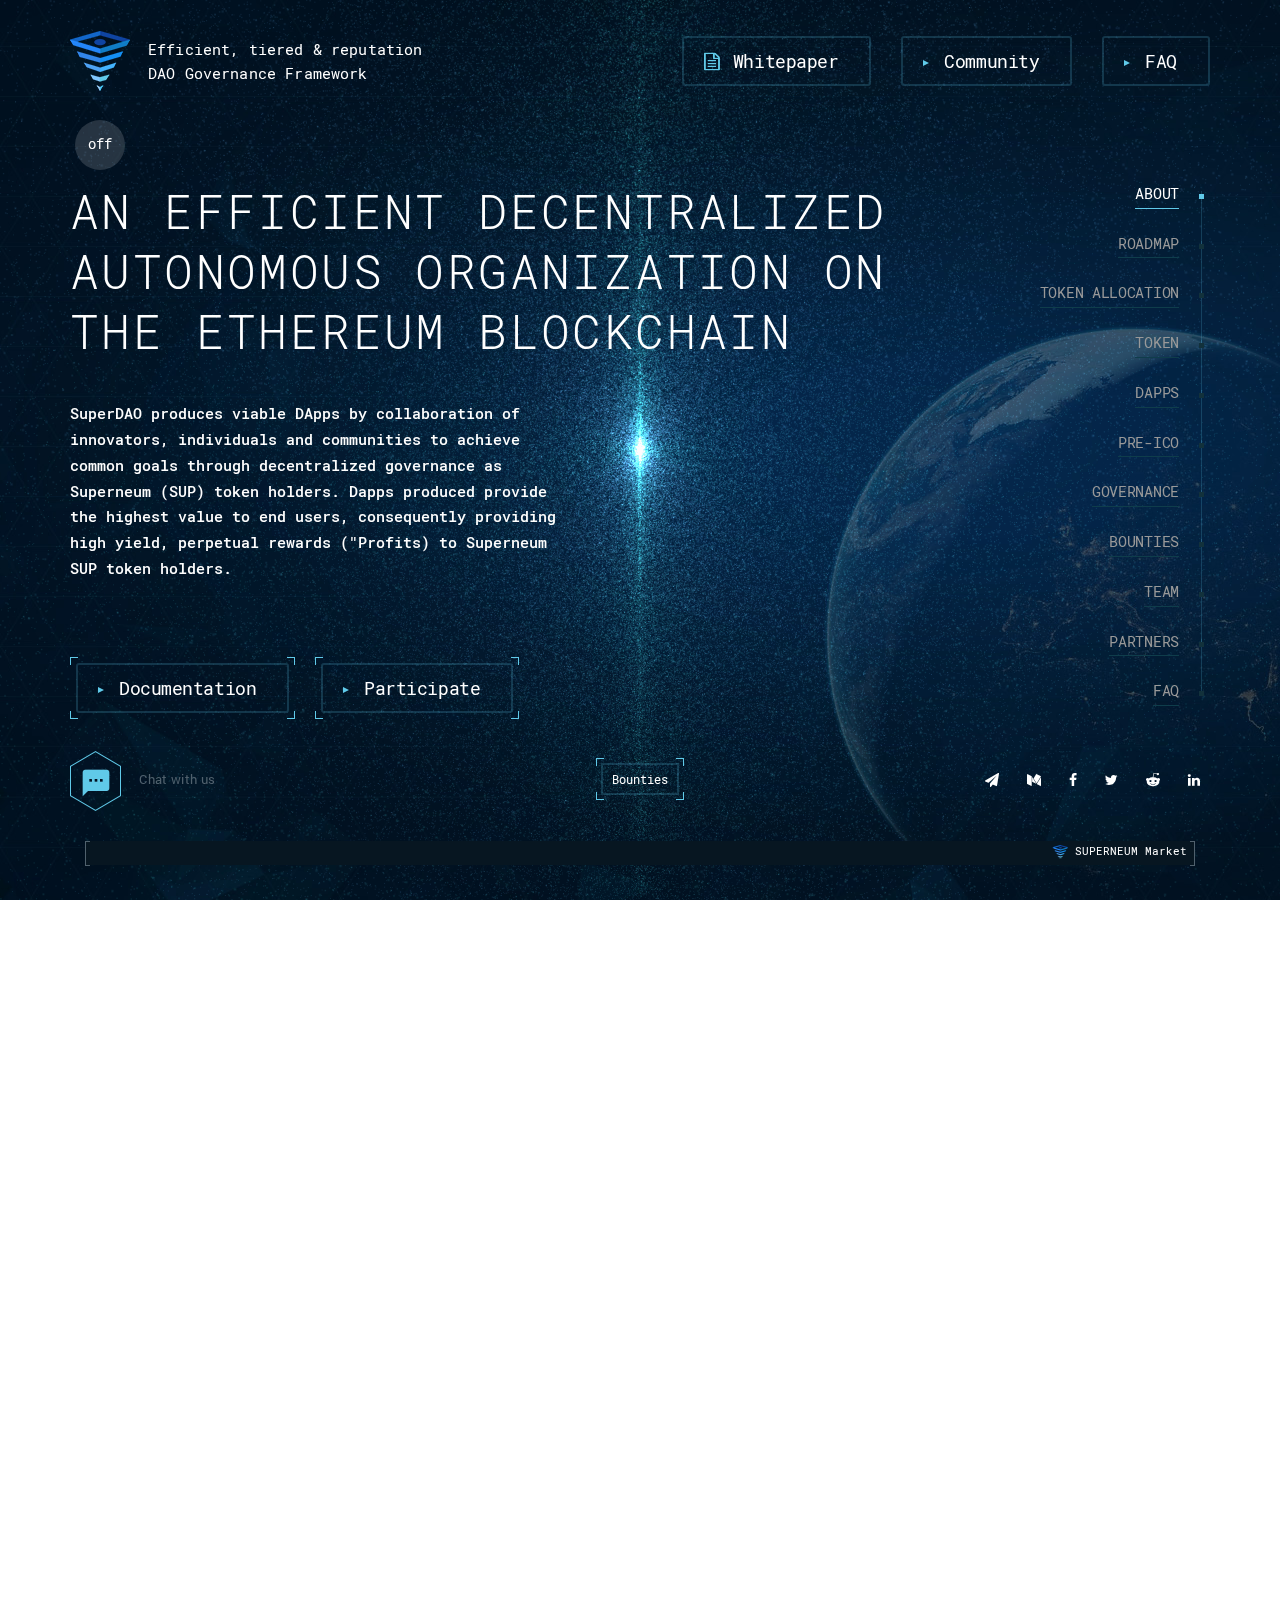
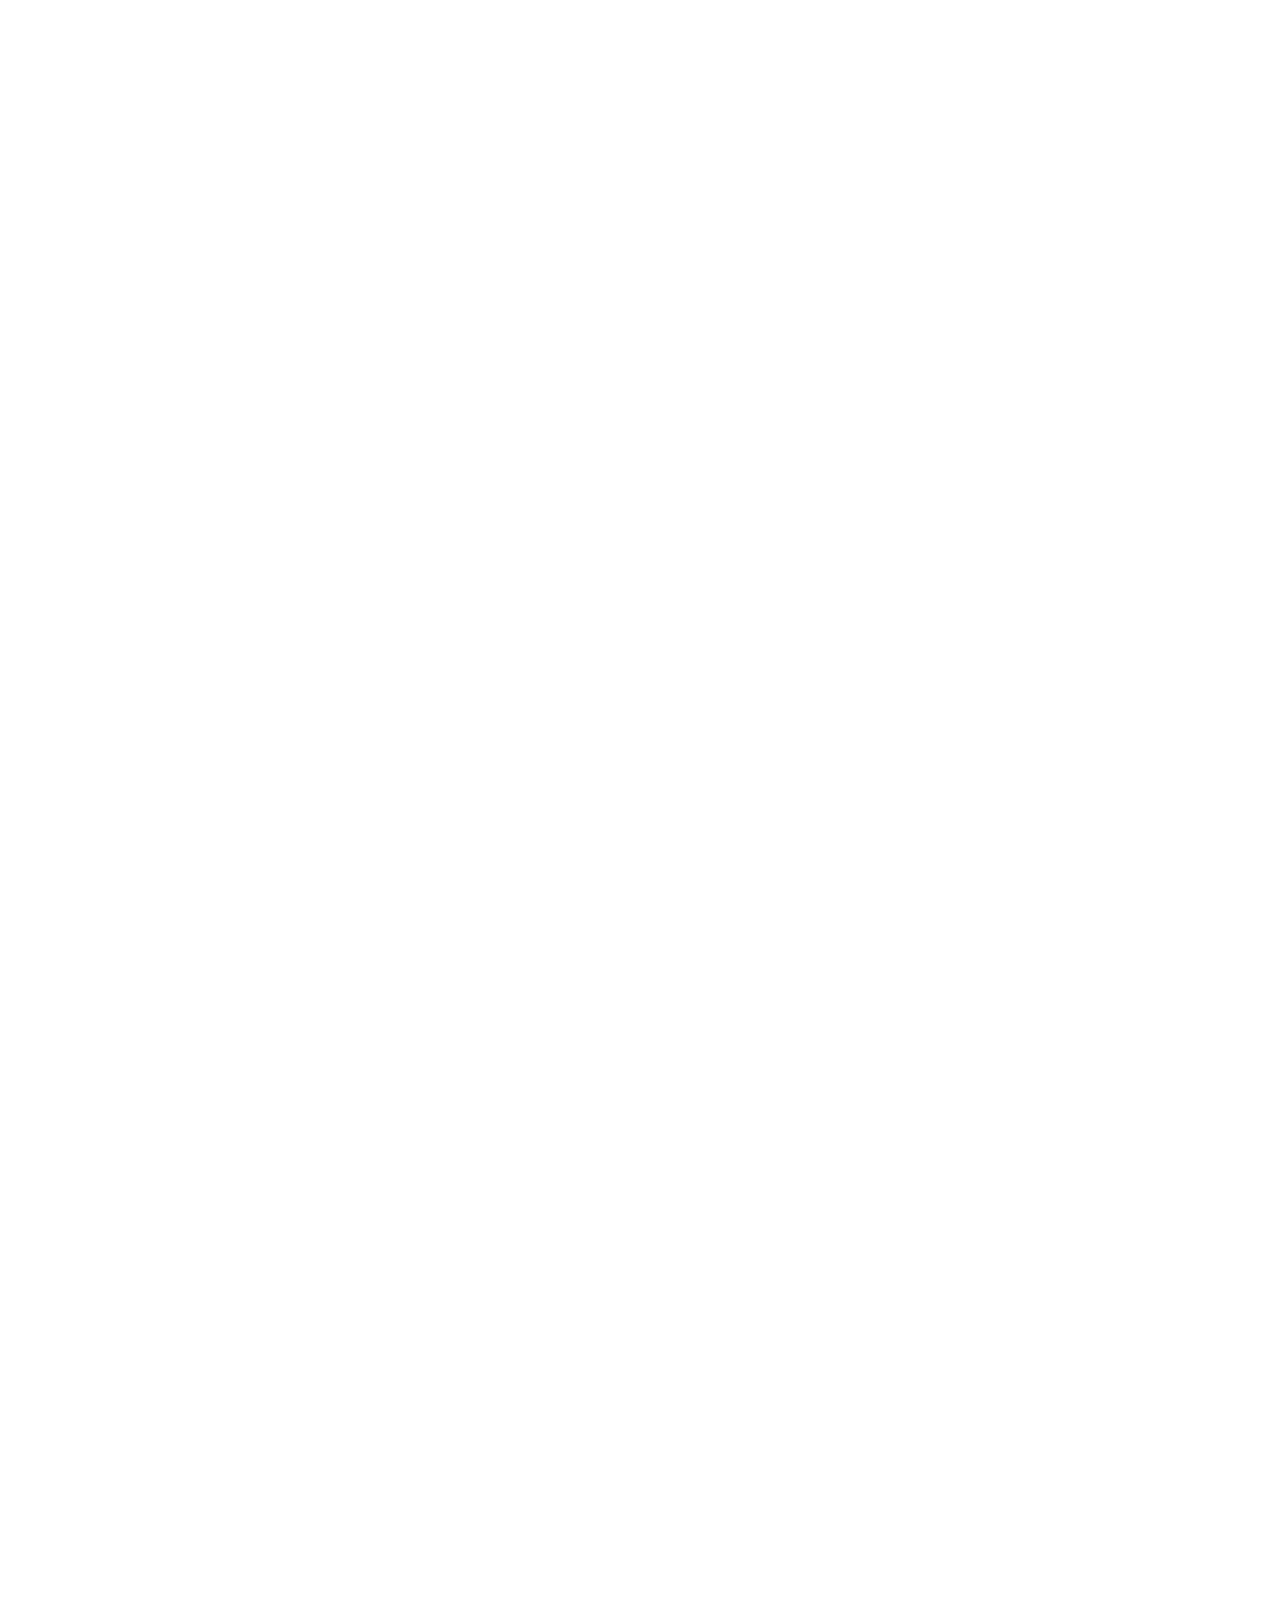
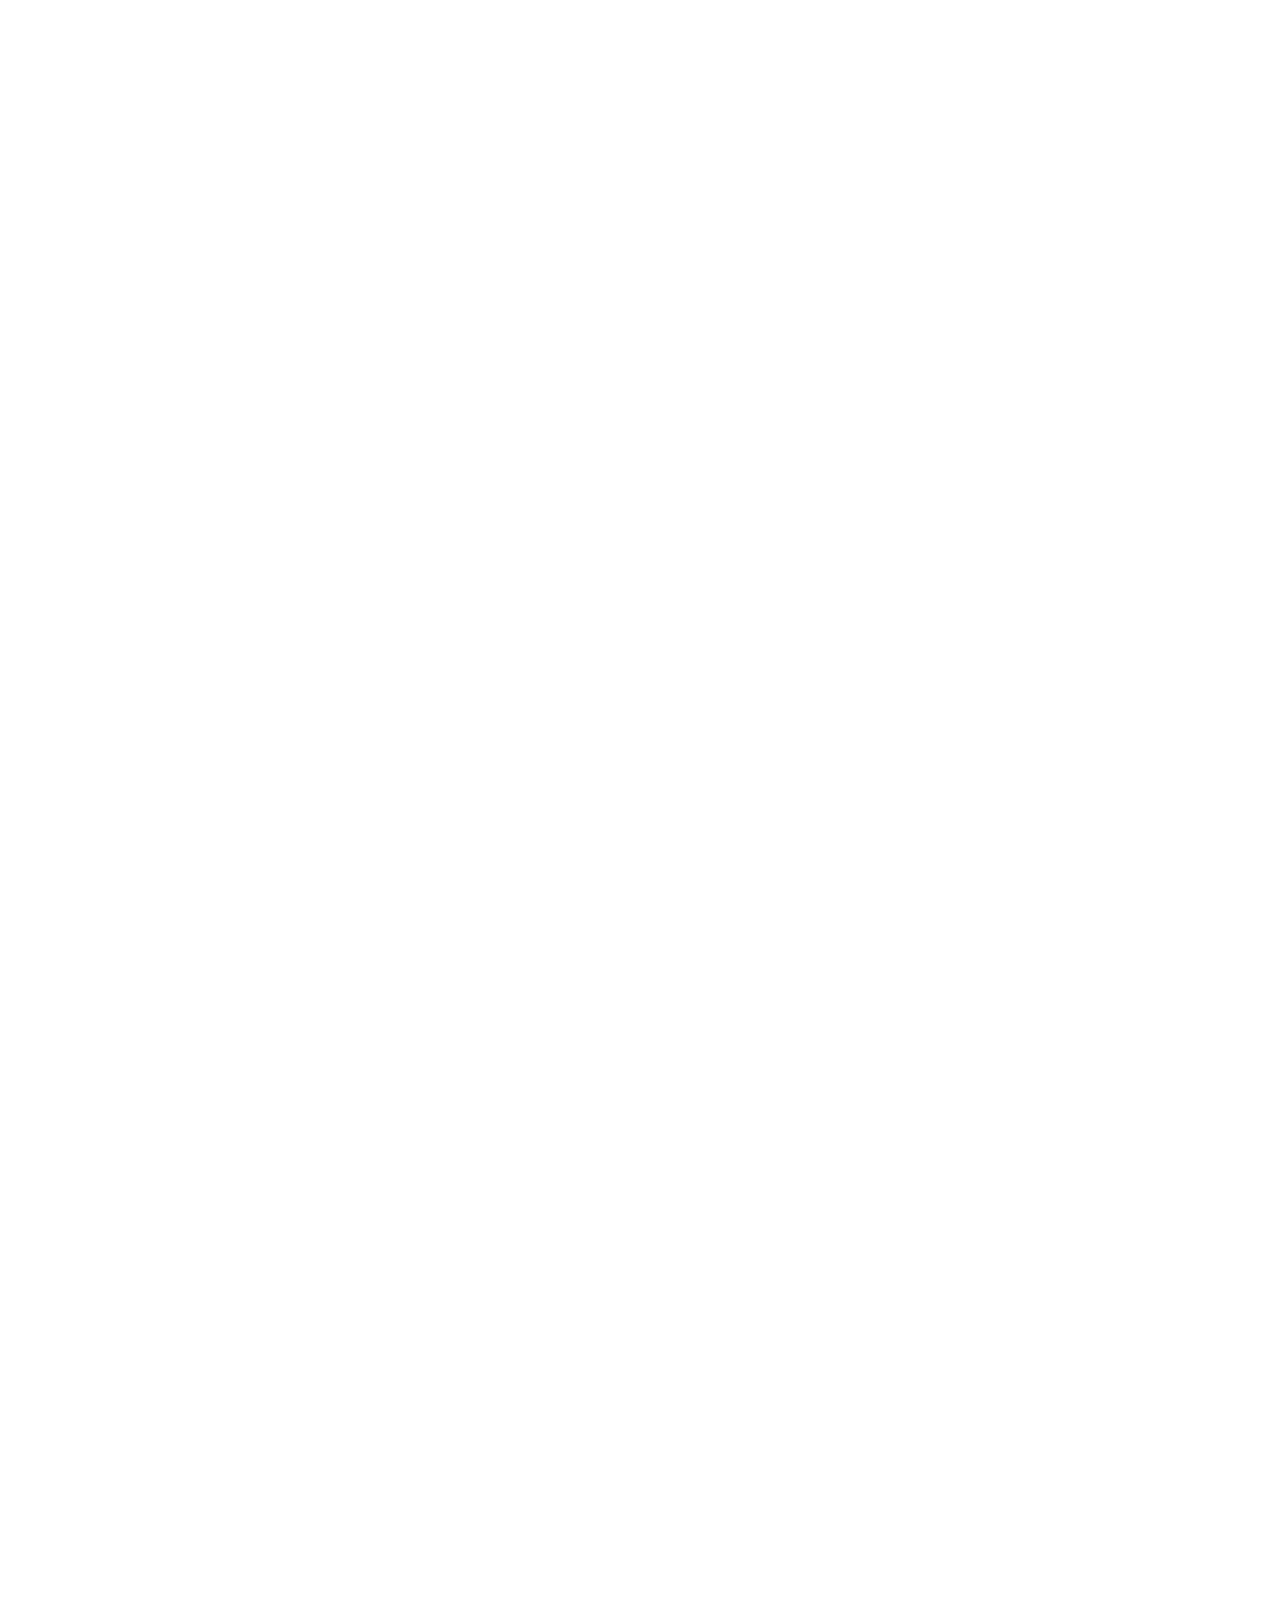
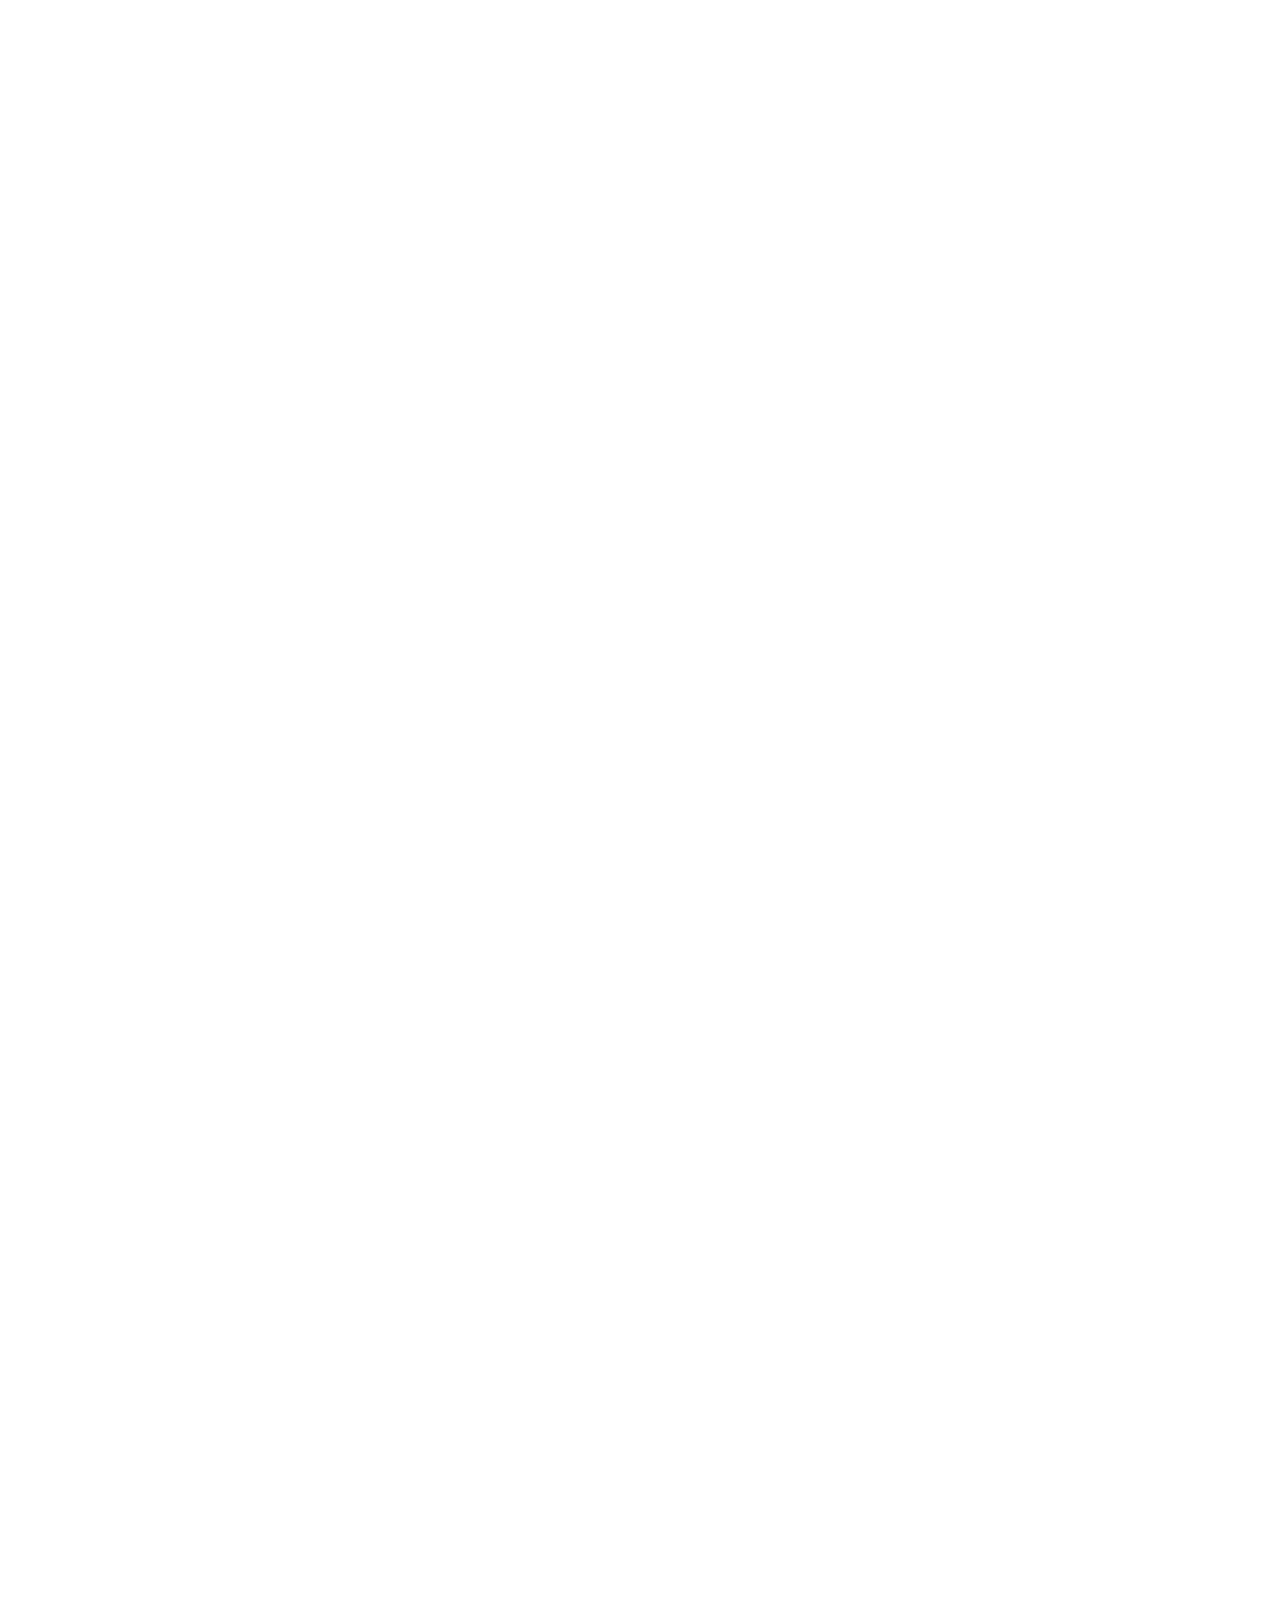
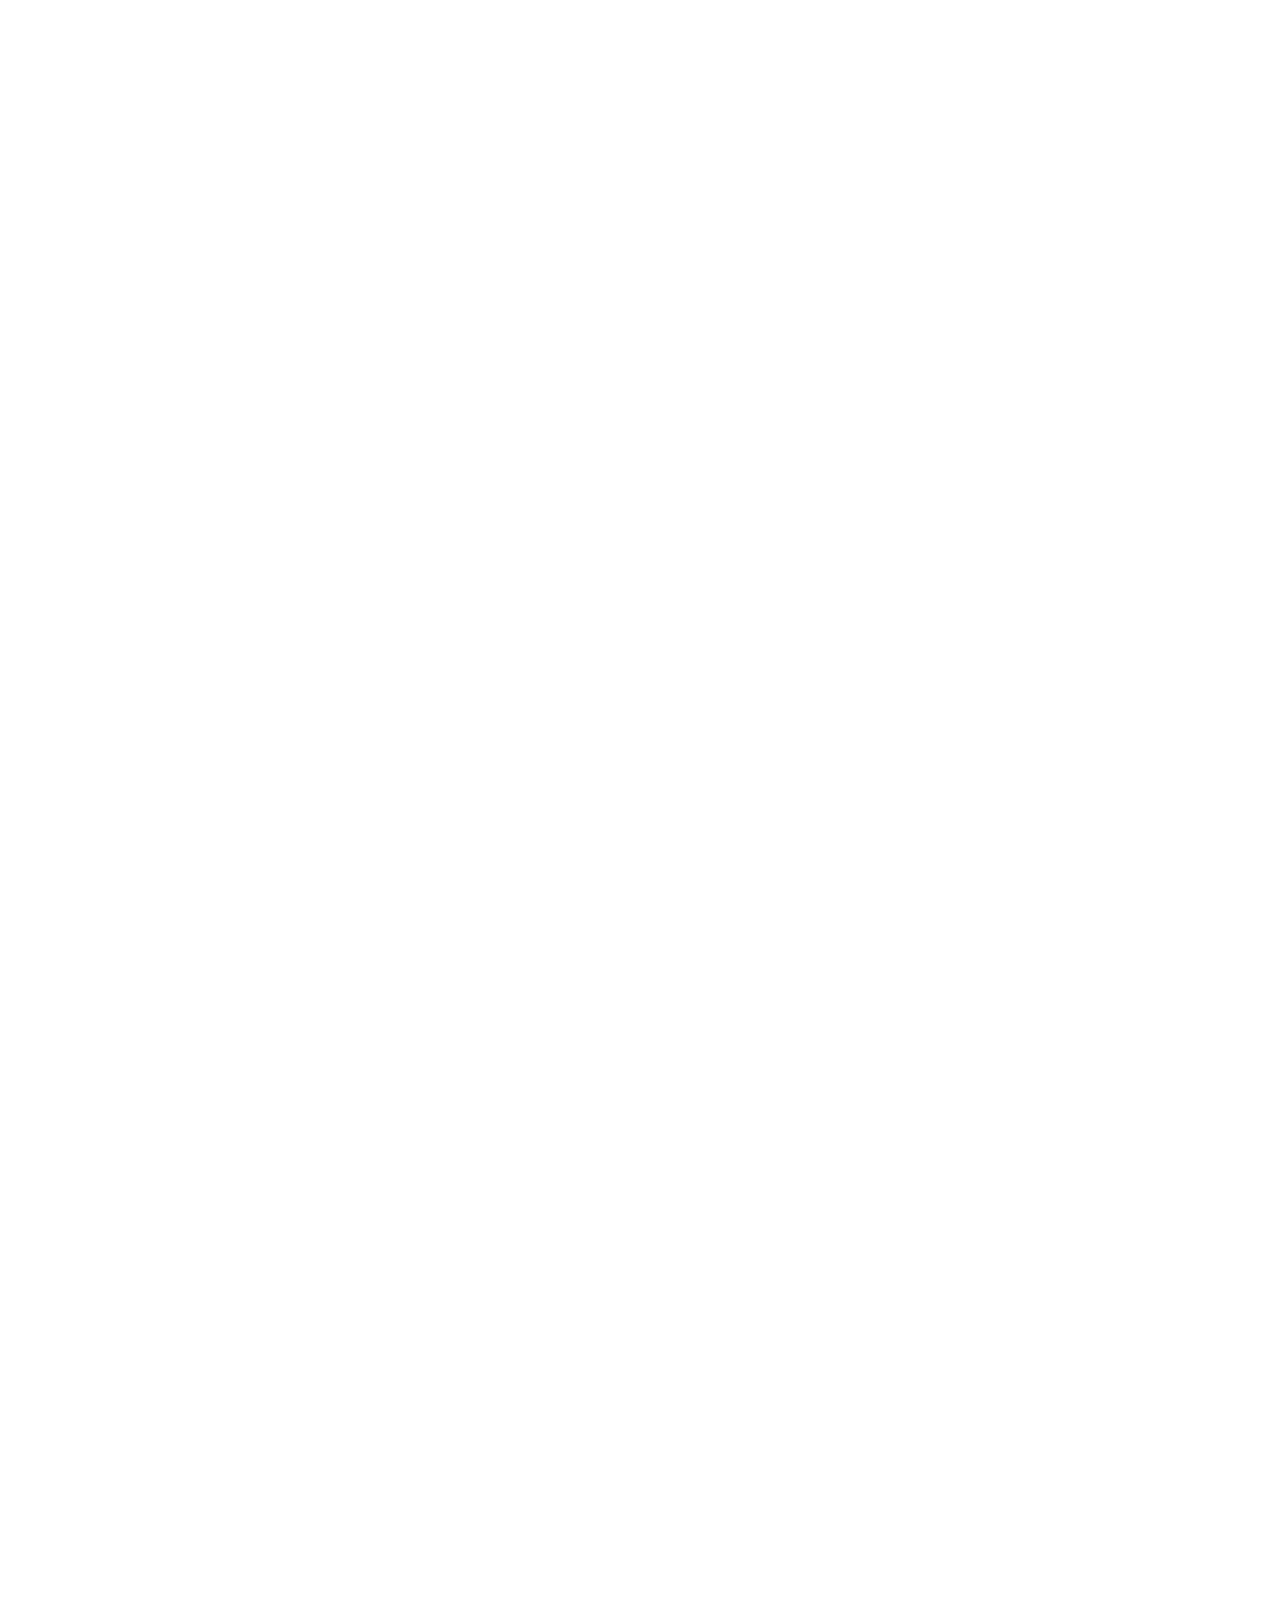
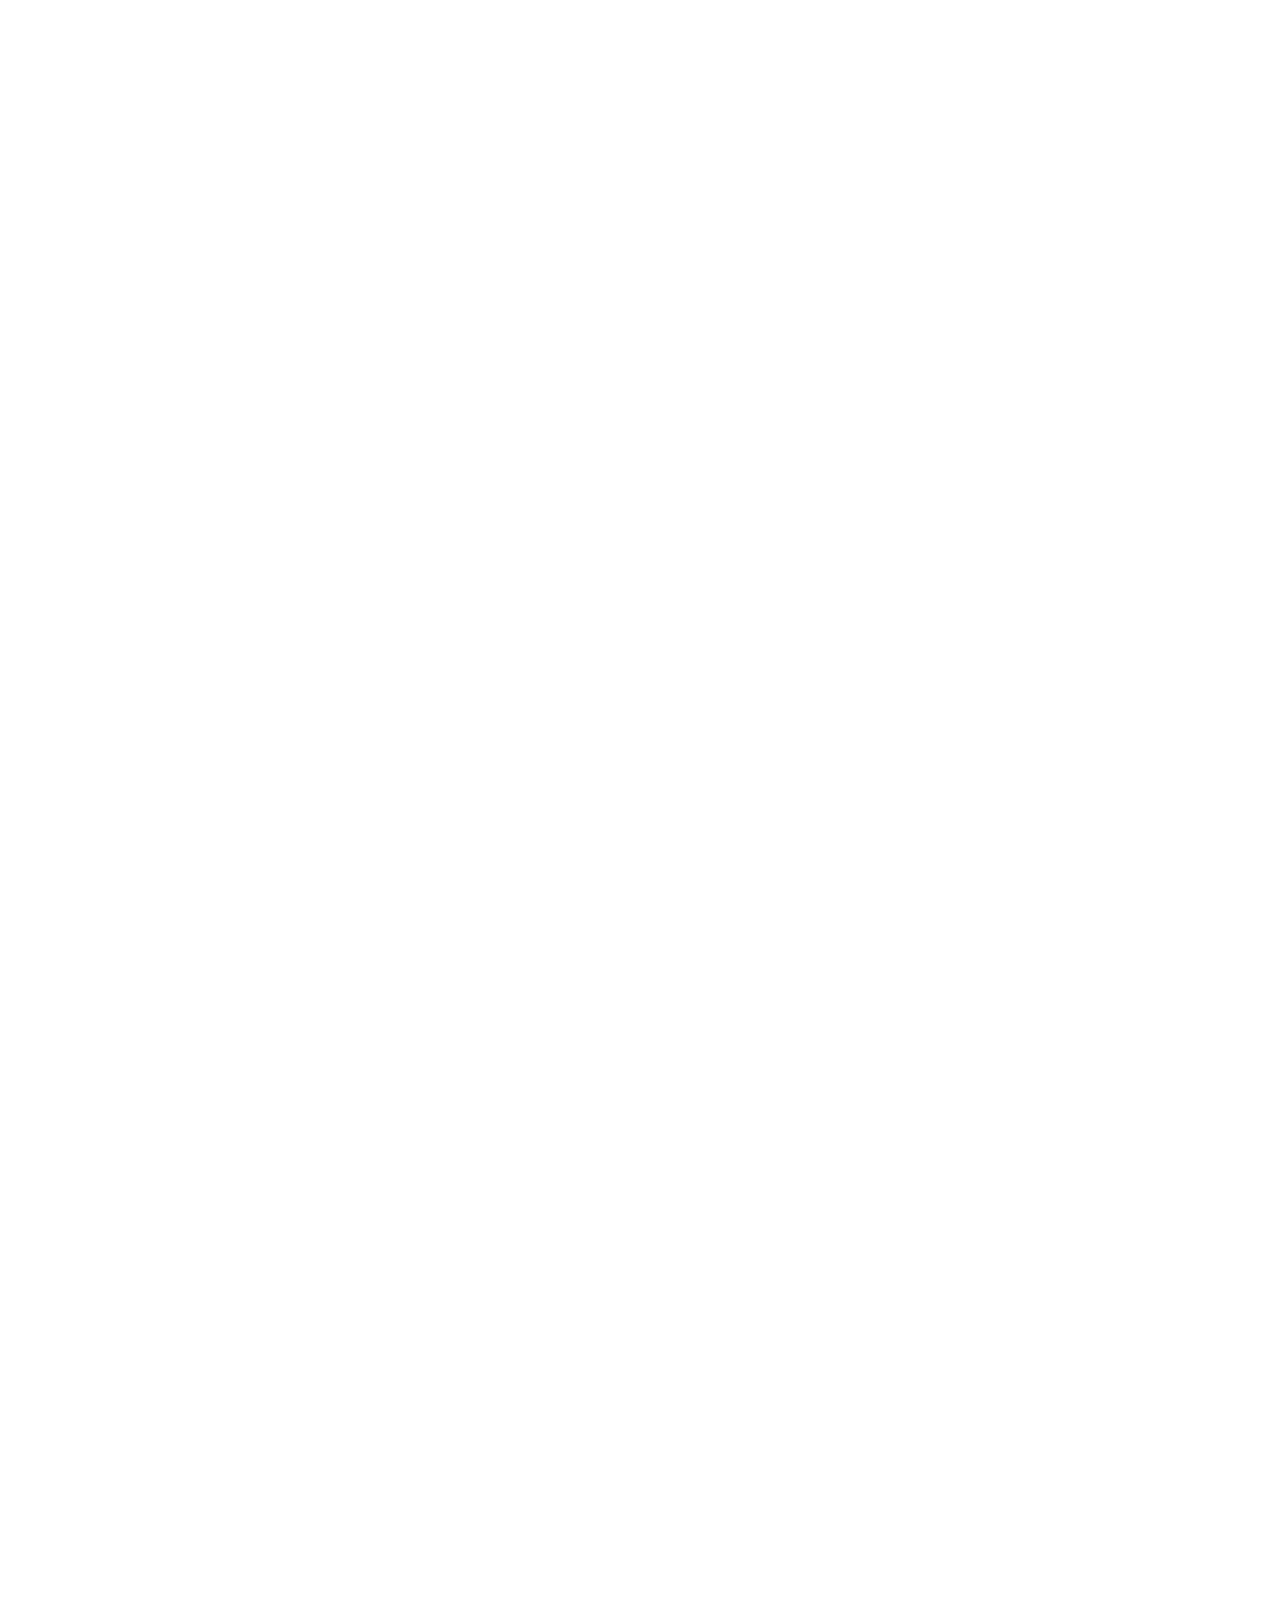
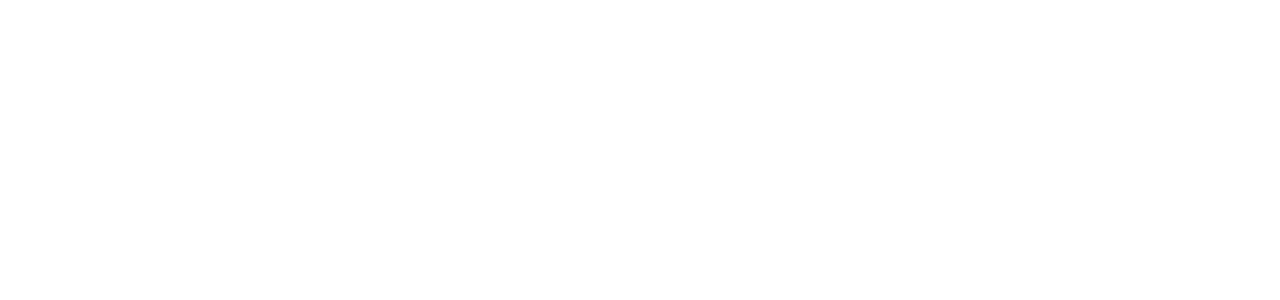
==== commit d40a3a01: "update" ====
--- a/index.html
+++ b/index.html
@@ -3,14 +3,17 @@
 
 <head>
     <meta charset="utf-8">
-    <title>Dust_Animation</title>
+    <title>SuperDAO An efficient decentralized autonomous organization on Ethereum Blockchain</title>
     <meta name="description" content="">
     <meta http-equiv="X-UA-Compatible" content="IE=edge">
     <meta name="viewport" content="width=device-width, initial-scale=1, maximum-scale=1">
     <link rel="shortcut icon" href="img/superdao-logo.png" type="image/x-icon">
     <link rel="stylesheet" href="css/main.css">
     <link rel="stylesheet" href="css/style.css">
-    <script type="text/javascript" src="https://code.jquery.com/jquery-3.2.1.min.js"></script>
+    <script type="text/javascript" src="js/jquery.min.js"></script>
+    <script src="js/scripts.min.js" async></script>
+    <script src="js/highcharts.js" async></script>
+    <script src="js/myscript.js" async></script>
 </head>
 
 <body>
@@ -72,7 +75,7 @@
                         <div class="header__right">
                             <a href="https://blog.superdao.io/" class="Whitepaper"><span class="sp-ico-doc"></span>Whitepaper</a>
                             <a href="http://www.t.me/superdaohq" class="header__auth header__demo">Community</a>
-                            <a href="Second_Page.html" class="header__auth header__demo">FAQ</a>
+                            <a href="faqContent.html" class="header__auth header__demo">FAQ</a>
                         </div>
                         <audio id="main_audio" autoplay="autoplay" preload="auto" loop="loop">
                             <source src="music/AgeOfTechnology.mp3" type="audio/ogg">
@@ -127,22 +130,24 @@
                         <marquee>
                             <img src="img/superdao-logo.png" class="footer-img">
                             <span>SUPERNEUM  Market Cap:</span>
-                            <span class="footer-value">$ ...</span>
+                            <span class="footer-value">$ <span class="mkt_cap">...</span> </span>
                             <span class="footer-divide">|</span>
                             <span>Total Tokens:</span>
                             <span class="footer-value">100,000,000.00</span>
                             <span class="footer-divide">|</span>
                             <span>Price:</span>
-                            <span class="footer-value">$ 46.7986</span>
+                            <span class="footer-value">$ <span class="usd_sup">46.7986</span> </span>
                             <span class="footer-divide">|</span>
                             <span>SUP:</span>
-                            <span class="footer-value">0.0465617596 </span>ETH
+                            <span class="footer-value"> <span class="sup_eth">0.0465617596</span> </span>ETH
                             <span class="footer-divide">|</span>
                             <span>SUPERNEUM PRICE:</span>
-                            <span class="footer-value">0.004181246012080001 </span>BTC/SUP
+                            <span class="footer-value"> <span class="btc_sup">0.0465617596</span> </span>BTC/SUP
+                            <span class="footer-divide">|</span>
+                            <span>ETH:</span>
+                            <span class="footer-value "> <span class="btc_eth">0.107600</span> </span>BTC
                             <span class="footer-divide">|</span>
                             <img src="" class="footer-img">
-                            <span>ETH:</span>
                         </marquee>
                     </div>
                 </div>
@@ -160,8 +165,8 @@
             <div class="container">
                 <div class="row">
                     <div class="col-xs-12">
-                        <h1 class="s_1__h">EFFICIENT, TIERED <br>& REPUTATION DAO <br>GOVERNANCE FRAMEWORK</h1>
-                        <div class="s_1__countdown__title">Lorem Ipsum has been the industry's standard dummy text ever since the 1500s, when an unknown printer took a galley of type and scrambled it to make a type specimen book.</div>
+                        <h1 class="s_1__h">AN EFFICIENT DECENTRALIZED  <br> AUTONOMOUS ORGANIZATION ON  <br> THE ETHEREUM BLOCKCHAIN</h1>
+                        <div class="s_1__countdown__title">SuperDAO produces viable DApps by collaboration of innovators, individuals and communities to achieve common goals through decentralized governance as Superneum (SUP) token holders. Dapps produced provide the highest value to end users, consequently providing high yield, perpetual rewards ("Profits) to Superneum SUP token holders.</div>
                         <div class="clearfix"></div>
                         <div class="s_1__links">
                             <div class="btn_link">
@@ -171,7 +176,7 @@
                                 <div class="btn_corner btn_corner-bl"></div>
                                 <!-- <div class="btn_border btn_border-top-bottom"></div>
                     <div class="btn_border btn_border-left-right"></div> -->
-                                <a href="" target="_blank" class="header__auth header__demo" style="margin-left: 0px !important;">Documentation</a>
+                                <a href="https://blog.superdao.io/" target="_blank" class="header__auth header__demo" style="margin-left: 0px !important;">Documentation</a>
                             </div>
                             <div class="btn_link" style="margin-left: 20px;">
                                 <div class="btn_corner btn_corner-tl"></div>
@@ -180,7 +185,7 @@
                                 <div class="btn_corner btn_corner-bl"></div>
                                 <!-- <div class="btn_border btn_border-top-bottom"></div>
                     <div class="btn_border btn_border-left-right"></div> -->
-                                <a href="" target="_blank" class="header__auth header__demo" style="margin-left: 0px !important;">Participate</a>
+                                <a href="https://claim.superdao.io/" target="_blank" class="header__auth header__demo" style="margin-left: 0px !important;">Participate</a>
                             </div>
                         </div>
                     </div>
@@ -199,6 +204,8 @@
                                 <path class="cls-1" d="M1460,535l-19.08-18.16a97.07,97.07,0,0,0-130.56-3L1286,535l-21.56,20A94.58,94.58,0,0,1,1139,557.86l-5.54-4.69a237.73,237.73,0,0,1-38.13-40.85l-7.9-10.76A74.61,74.61,0,0,0,970.79,497l-21,24.4a155,155,0,0,1-26.33,24.21l-10.93,7.94a101.9,101.9,0,0,1-117.92,1.29L766,535l-8.11-5a120.16,120.16,0,0,0-38.29-15.43,167.26,167.26,0,0,0-42.5-3.29,148.23,148.23,0,0,0-65,19.13L604,535" transform="translate(-603.51 -470.09)" />
                                 <path class="cls-2" d="M1460,535l-19.08-18.16a97.07,97.07,0,0,0-130.56-3L1286,535l-21.56,20A94.58,94.58,0,0,1,1139,557.86l-5.54-4.69a237.73,237.73,0,0,1-38.13-40.85l-7.9-10.76A74.61,74.61,0,0,0,970.79,497l-21,24.4a155,155,0,0,1-26.33,24.21l-10.93,7.94a101.9,101.9,0,0,1-117.92,1.29L766,535l-8.11-5a120.16,120.16,0,0,0-38.29-15.43,167.26,167.26,0,0,0-42.5-3.29,148.23,148.23,0,0,0-65,19.13L604,535" transform="translate(-603.51 -470.09)" />
                             </svg>
+
+<!--roadmap heading -->
                             <div class="s_2__timeline__block">
                                 <a href="#s_2__tab-1" class="s_2__timeline__year s_2__timeline__year-1">
                                     <div class="s_2__timeline__checkbox"></div>
@@ -206,6 +213,9 @@
                                 </a>
                                 
                             </div>
+
+
+<!--roadmap heading -->
                             <div class="s_2__timeline__block">
                                 <a href="#s_2__tab-2" class="s_2__timeline__year s_2__timeline__year-2">
                                     <div class="s_2__timeline__checkbox"></div>
@@ -213,30 +223,45 @@
                                 </a>
                                 
                             </div>
+
+
+<!--roadmap heading -->
                             <div class="s_2__timeline__block">
                                 <a href="#s_2__tab-3" class="s_2__timeline__year s_2__timeline__year-3">
                                     <div class="s_2__timeline__checkbox"></div>
                                     <div class="s_2__timeline__label"></div>
                                 </a>
                             </div>
+
+
+<!--roadmap heading -->
                             <div class="s_2__timeline__block">
                                 <a href="#s_2__tab-4" class="s_2__timeline__year s_2__timeline__year-4 active">
                                     <div class="s_2__timeline__checkbox"></div>
                                     <div class="s_2__timeline__label"></div>
                                 </a>
                             </div>
+
+
+<!--roadmap heading -->
                             <div class="s_2__timeline__block">
                                 <a href="#s_2__tab-5" class="s_2__timeline__year s_2__timeline__year-5">
                                     <div class="s_2__timeline__checkbox"></div>
                                     <div class="s_2__timeline__label"></div>
                                 </a>
                             </div>
+
+
+<!--roadmap heading -->
                             <div class="s_2__timeline__block">
                                 <a href="#s_2__tab-6" class="s_2__timeline__year s_2__timeline__year-6">
                                     <div class="s_2__timeline__checkbox"></div>
                                     <div class="s_2__timeline__label"></div>
                                 </a>
                             </div>
+
+
+
                         </div>
                         <div class="s_2__tabs hidden-xs" id="myroadmap">
                         </div>
@@ -244,7 +269,14 @@
                 </div>
             </div>
         </section>
-        <!-- Token Allocation -->
+
+
+
+
+<!-- Token Allocation -->
+
+
+
         <section class="section s_3 head-home">
             <canvas id="page-bg-3" class="page-bg"></canvas>
             <div class="container">
@@ -252,28 +284,28 @@
                     <div class="col-xs-12">
                         <h2 class="s_title" data-before="TOKEN ALLOCATION SCHEDULE">TOKEN ALLOCATION<br>SCHEDULE</h2>
                         <div class="s_3__sub_title">
-                            <span>PRE ICO: 31.10.2017 - 31.12.2017</span><br>
-                            <span>ICO: 23.01.2018 - 28.02.2018</span>
+                            <span>Pre-ICO (Perpertual) : date to ...</span><br>
+                            <span>45% dapp distribution : 2018 2nd quarter</span>
                         </div>
                         <div class="s_3__table">
                             <ul>
                                 <li>
-                                    <span>LOREM IPSUM:</span>
+                                    <span>What is this Token:</span>
                                     <br>
-                                    <strong>Lorem ipsum is a dummy text</strong>
-                                </li>
-                                <li>
-                                    <span>SYMBOL:</span>
+                                    <strong>Utility and reward based</strong>
+                                </li>
+                                <li>
+                                    <span>Symbol:</span>
                                     <br>
                                     <strong>SUP</strong>
                                 </li>
                                 <li>
-                                    <span>LOREM IPSUM:</span>
+                                    <span>Total supply:</span>
                                     <br>
-                                    <strong>3 000 000 000</strong>
-                                </li>
-                                <li>
-                                    <span>LOREM IPSUM:</span>
+                                    <strong>1 000 000 000</strong>
+                                </li>
+                                <li>
+                                    <span>Price:</span>
                                     <br>
                                     <strong>$ 0.1-</strong>
                                 </li>
@@ -299,6 +331,7 @@
                                     <li><span style="background-color: #48ea8d"></span><b>Miner Funds</b></li>
                                     <li><span style="background-color: #fff"></span><b>Team, Advisors,<br>Angels, Bounty</b></li>
                                     <li><span style="background-color: #48afea"></span><b>Cross-sale</b></li>
+                                    <li><span style="background-color: #48afea"></span><b>Cross-sale</b></li>
                                 </ul>
                             </div>
                         </div>
@@ -351,36 +384,42 @@
                                         <div class="li_corner li_corner-tr"></div>
                                         <div class="li_corner li_corner-br"></div>
                                         <div class="li_corner li_corner-bl"></div>
-                                        <a href="#s_2__tab-2-1">LOREM IPSUM</a>
+                                        <a href="#s_2__tab-2-1">About</a>
                                     </li>
                                     <li>
                                         <div class="li_corner li_corner-tl"></div>
                                         <div class="li_corner li_corner-tr"></div>
                                         <div class="li_corner li_corner-br"></div>
                                         <div class="li_corner li_corner-bl"></div>
-                                        <a href="#s_2__tab-2-2">LOREM IPSUM</a>
-                                    </li>
+                                        <a href="#s_2__tab-2-2">Utility</a>
+                                    </li>
+
+
+                                    
                                     <li>
                                         <div class="li_corner li_corner-tl"></div>
                                         <div class="li_corner li_corner-tr"></div>
                                         <div class="li_corner li_corner-br"></div>
                                         <div class="li_corner li_corner-bl"></div>
-                                        <a href="#s_2__tab-2-3">LOREM IPSUM</a>
-                                    </li>
+                                        <a href="#s_2__tab-2-3">Rewards </a>
+                                    </li>
+                                    
                                     <li>
                                         <div class="li_corner li_corner-tl"></div>
                                         <div class="li_corner li_corner-tr"></div>
                                         <div class="li_corner li_corner-br"></div>
                                         <div class="li_corner li_corner-bl"></div>
-                                        <a href="#s_2__tab-2-4">LOREM IPSUM</a>
-                                    </li>
+                                        <a href="#s_2__tab-2-4">Satelite tokens</a>
+                                    </li>
+
+                                    <!--
                                     <li>
                                         <div class="li_corner li_corner-tl"></div>
                                         <div class="li_corner li_corner-tr"></div>
                                         <div class="li_corner li_corner-br"></div>
                                         <div class="li_corner li_corner-bl"></div>
                                         <a href="#s_2__tab-2-5">LOREM IPSUM</a>
-                                    </li>
+                                    </li> -->
                                 </ul>
                                 <div class="s_4__text d-table-cell">
                                     <div class="s_4_1__video__border s_4_1__video__border-top-bottom hidden-xs"></div>
@@ -389,11 +428,10 @@
                                         <a href="#s_2__tab-2-1" class="hidden-lg hidden-md hidden-sm s_4__tab__title">ABOUT</a>
                                         <div class="d-table">
                                             <div class="d-table-cell">
-                                                <p>Contrary to popular belief, Lorem Ipsum is not simply random text. It has roots in a piece of classical Latin literature from 45 BC, making it over 2000 years old. Richard McClintock, a Latin professor at
-                                                    Hampden-Sydney College in Virginia, looked up one of the more obscure Latin words, consectetur, from a Lorem Ipsum passage, and going through the cites of the word in classical literature, discovered
-                                                    the undoubtable source. </p>
-                                                <p>Lorem Ipsum comes from sections 1.10.32 and 1.10.33 of "de Finibus Bonorum et Malorum" (The Extremes of Good and Evil) by Cicero, written in 45 BC. This book is a treatise on the theory of ethics, very popular
-                                                    during the Renaissance. The first line of Lorem Ipsum, "Lorem ipsum dolor sit amet..", comes from a line in section 1.10.32.</p>
+                                                <p>Superneum tokens (SUP) is required for participation in our DAO, and will enable active holders to get rewards from our dapps. It is distributed via pre-sale only. 
+ This is a consensus layer that has absolute power over any decision as long as its proposals are not anti-missionary to SuperDAO. This layer utilizes a  pecialized dynamic quorum that is incentivized by value emitted in the DAO. </p>
+
+                                                <p>This way SuperDAO'S  system for decentralized governance merges the efficiency of traditional  startups with the disruptive nature of incentivized crowd collaboration, solving problems such as; tyranny of the majority, low voting quorum or voter apathy issues and DAO product development  efficiency risks.Governance implementation and deployment to the  blockchain is based on stages or state of the DAO.</p>
                                             </div>
                                             <div class="s_4_1__video__corner s_4_1__video__corner-br hidden-lg hidden-md hidden-sm"></div>
                                             <div class="s_4_1__video__corner s_4_1__video__corner-bl hidden-lg hidden-md hidden-sm"></div>
@@ -402,7 +440,47 @@
                                         </div>
                                     </div>
                                     <div class="s_4__tab" id="s_2__tab-2-2" style="display: none;">
-                                        <a href="#s_2__tab-2-2" class="hidden-lg hidden-md hidden-sm s_4__tab__title">VIRTUAL REALITY</a>
+                                        <a href="#s_2__tab-2-2" class="hidden-lg hidden-md hidden-sm s_4__tab__title">Utility</a>
+                                        <div class="d-table">
+                                            <div class="d-table-cell">
+                                                <p> Superneums are the ultimate form of membership, they provide proof of membership to the DAO. Superneum tokens also serve as proof of participation indicators, requiring  active participation in the some of the DAO activities to extract any value from the the DAO. Some of the activities requiring active participation include; check and balance processes, dispute resolution within Supercoms and Minicoms, bounties reallocations and general assessment. A minimum criteria for participation is established before hand for the right to be able to claim excess reward value from dapp product and service pools. Learn more here : http://docs.superdao.io/ </p>
+                                                
+                                            </div>
+                                            <div class="s_4_1__video__corner s_4_1__video__corner-br hidden-lg hidden-md hidden-sm"></div>
+                                            <div class="s_4_1__video__corner s_4_1__video__corner-bl hidden-lg hidden-md hidden-sm"></div>
+                                            <div class="s_4_1__video__border s_4_1__video__border-top-bottom hidden-lg hidden-md hidden-sm"></div>
+                                            <div class="s_4_1__video__border s_4_1__video__border-left-right hidden-lg hidden-md hidden-sm"></div>
+                                        </div>
+                                    </div>
+
+
+                                    <div class="s_4__tab" id="s_2__tab-2-3" style="display: none;">
+                                        <a href="#s_2__tab-2-3" class="hidden-lg hidden-md hidden-sm s_4__tab__title">Rewards</a>
+                                        <div class="d-table">
+                                            <div class="d-table-cell">
+                                                <p>Holding Superneum tokens as an active participator in SuperDAO activities gives beneficial access to multiple rewards levels in the form of various asset classes. Some reward assets are generated as excess tokens from dapp utility tokens to Superneum (SUP) holders. Others rewards like actual ETHER currency are generated from Dapps like Pokereum decentralized poker and accessible Superneum token holders proportional to amount of SUP tokens held.</p>
+                                            </div>
+                                            <div class="s_4_1__video__corner s_4_1__video__corner-br hidden-lg hidden-md hidden-sm"></div>
+                                            <div class="s_4_1__video__corner s_4_1__video__corner-bl hidden-lg hidden-md hidden-sm"></div>
+                                            <div class="s_4_1__video__border s_4_1__video__border-top-bottom hidden-lg hidden-md hidden-sm"></div>
+                                            <div class="s_4_1__video__border s_4_1__video__border-left-right hidden-lg hidden-md hidden-sm"></div>
+                                        </div>
+                                    </div>
+                                    <div class="s_4__tab" id="s_2__tab-2-4" style=" display: none;">
+                                        <a href="#s_2__tab-2-4" class="hidden-lg hidden-md hidden-sm s_4__tab__title">Satelite</a>
+                                        <div class="d-table">
+                                            <div class="d-table-cell">
+                                                <p>Satelite tokens are tokens that are attached to SuperDAO via dapp products and provide rewards/profits to Superneum (SUP) token holders. Satelite tokens are utility tokens that are dapp tokens having immense "use" value within consumer facing dapps. Some reward assets are generated as excess tokens from dapp utility tokens to Superneum (SUP) holders.</p>
+                                            </div>
+                                            <div class="s_4_1__video__corner s_4_1__video__corner-br hidden-lg hidden-md hidden-sm"></div>
+                                            <div class="s_4_1__video__corner s_4_1__video__corner-bl hidden-lg hidden-md hidden-sm"></div>
+                                            <div class="s_4_1__video__border s_4_1__video__border-top-bottom hidden-lg hidden-md hidden-sm"></div>
+                                            <div class="s_4_1__video__border s_4_1__video__border-left-right hidden-lg hidden-md hidden-sm"></div>
+                                        </div>
+                                    </div>
+                                    <!--
+                                    <div class="s_4__tab" id="s_2__tab-2-5" style=" display: none;">
+                                        <a href="#s_2__tab-2-5" class="hidden-lg hidden-md hidden-sm s_4__tab__title">SOCIAL NETWORKS AND THE BLOGOSPHERE</a>
                                         <div class="d-table">
                                             <div class="d-table-cell">
                                                 <p>Contrary to popular belief, Lorem Ipsum is not simply random text. It has roots in a piece of classical Latin literature from 45 BC, making it over 2000 years old. Richard McClintock, a Latin professor at
@@ -417,55 +495,7 @@
                                             <div class="s_4_1__video__border s_4_1__video__border-left-right hidden-lg hidden-md hidden-sm"></div>
                                         </div>
                                     </div>
-                                    <div class="s_4__tab" id="s_2__tab-2-3" style="display: none;">
-                                        <a href="#s_2__tab-2-3" class="hidden-lg hidden-md hidden-sm s_4__tab__title">E-COMMERCE</a>
-                                        <div class="d-table">
-                                            <div class="d-table-cell">
-                                                <p>Contrary to popular belief, Lorem Ipsum is not simply random text. It has roots in a piece of classical Latin literature from 45 BC, making it over 2000 years old. Richard McClintock, a Latin professor at
-                                                    Hampden-Sydney College in Virginia, looked up one of the more obscure Latin words, consectetur, from a Lorem Ipsum passage, and going through the cites of the word in classical literature, discovered
-                                                    the undoubtable source. </p>
-                                                <p>Lorem Ipsum comes from sections 1.10.32 and 1.10.33 of "de Finibus Bonorum et Malorum" (The Extremes of Good and Evil) by Cicero, written in 45 BC. This book is a treatise on the theory of ethics, very popular
-                                                    during the Renaissance. The first line of Lorem Ipsum, "Lorem ipsum dolor sit amet..", comes from a line in section 1.10.32.</p>
-                                            </div>
-                                            <div class="s_4_1__video__corner s_4_1__video__corner-br hidden-lg hidden-md hidden-sm"></div>
-                                            <div class="s_4_1__video__corner s_4_1__video__corner-bl hidden-lg hidden-md hidden-sm"></div>
-                                            <div class="s_4_1__video__border s_4_1__video__border-top-bottom hidden-lg hidden-md hidden-sm"></div>
-                                            <div class="s_4_1__video__border s_4_1__video__border-left-right hidden-lg hidden-md hidden-sm"></div>
-                                        </div>
-                                    </div>
-                                    <div class="s_4__tab" id="s_2__tab-2-4" style=" display: none;">
-                                        <a href="#s_2__tab-2-4" class="hidden-lg hidden-md hidden-sm s_4__tab__title">BLOCKCHAIN</a>
-                                        <div class="d-table">
-                                            <div class="d-table-cell">
-                                                <p>Contrary to popular belief, Lorem Ipsum is not simply random text. It has roots in a piece of classical Latin literature from 45 BC, making it over 2000 years old. Richard McClintock, a Latin professor at
-                                                    Hampden-Sydney College in Virginia, looked up one of the more obscure Latin words, consectetur, from a Lorem Ipsum passage, and going through the cites of the word in classical literature, discovered
-                                                    the undoubtable source. </p>
-                                                <p>Lorem Ipsum comes from sections 1.10.32 and 1.10.33 of "de Finibus Bonorum et Malorum" (The Extremes of Good and Evil) by Cicero, written in 45 BC. This book is a treatise on the theory of ethics, very popular
-                                                    during the Renaissance. The first line of Lorem Ipsum, "Lorem ipsum dolor sit amet..", comes from a line in section 1.10.32.</p>
-                                            </div>
-                                            <div class="s_4_1__video__corner s_4_1__video__corner-br hidden-lg hidden-md hidden-sm"></div>
-                                            <div class="s_4_1__video__corner s_4_1__video__corner-bl hidden-lg hidden-md hidden-sm"></div>
-                                            <div class="s_4_1__video__border s_4_1__video__border-top-bottom hidden-lg hidden-md hidden-sm"></div>
-                                            <div class="s_4_1__video__border s_4_1__video__border-left-right hidden-lg hidden-md hidden-sm"></div>
-                                        </div>
-                                    </div>
-                                    <div class="s_4__tab" id="s_2__tab-2-5" style=" display: none;">
-                                        <a href="#s_2__tab-2-5" class="hidden-lg hidden-md hidden-sm s_4__tab__title">SOCIAL NETWORKS AND THE BLOGOSPHERE</a>
-                                        <div class="d-table">
-                                            <div class="d-table-cell">
-                                                <p>Contrary to popular belief, Lorem Ipsum is not simply random text. It has roots in a piece of classical Latin literature from 45 BC, making it over 2000 years old. Richard McClintock, a Latin professor at
-                                                    Hampden-Sydney College in Virginia, looked up one of the more obscure Latin words, consectetur, from a Lorem Ipsum passage, and going through the cites of the word in classical literature, discovered
-                                                    the undoubtable source. </p>
-                                                <p>Lorem Ipsum comes from sections 1.10.32 and 1.10.33 of "de Finibus Bonorum et Malorum" (The Extremes of Good and Evil) by Cicero, written in 45 BC. This book is a treatise on the theory of ethics, very popular
-                                                    during the Renaissance. The first line of Lorem Ipsum, "Lorem ipsum dolor sit amet..", comes from a line in section 1.10.32.</p>
-                                            </div>
-                                            <div class="s_4_1__video__corner s_4_1__video__corner-br hidden-lg hidden-md hidden-sm"></div>
-                                            <div class="s_4_1__video__corner s_4_1__video__corner-bl hidden-lg hidden-md hidden-sm"></div>
-                                            <div class="s_4_1__video__border s_4_1__video__border-top-bottom hidden-lg hidden-md hidden-sm"></div>
-                                            <div class="s_4_1__video__border s_4_1__video__border-left-right hidden-lg hidden-md hidden-sm"></div>
-                                        </div>
-                                    </div>
-                                </div>
+                                </div> -->
                             </div>
                         </div>
                     </div>
@@ -488,22 +518,23 @@
                                         <div class="li_corner li_corner-tr"></div>
                                         <div class="li_corner li_corner-br"></div>
                                         <div class="li_corner li_corner-bl"></div>
-                                        <a href="#s_5__tab-5-1">LOREM IPSUM</a>
+                                        <a href="#s_5__tab-5-1">Pokereum</a>
                                     </li>
                                     <li>
                                         <div class="li_corner li_corner-tl"></div>
                                         <div class="li_corner li_corner-tr"></div>
                                         <div class="li_corner li_corner-br"></div>
                                         <div class="li_corner li_corner-bl"></div>
-                                        <a href="#s_5__tab-5-2">LOREM IPSUM</a>
+                                        <a href="#s_5__tab-5-2">Dapp2:Coming soon</a>
                                     </li>
                                     <li>
                                         <div class="li_corner li_corner-tl"></div>
                                         <div class="li_corner li_corner-tr"></div>
                                         <div class="li_corner li_corner-br"></div>
                                         <div class="li_corner li_corner-bl"></div>
-                                        <a href="#s_5__tab-5-3">LOREM IPSUM</a>
-                                    </li>
+                                        <a href="#s_5__tab-5-3">Dapp3:Coming soon</a>
+                                    </li>
+                                    <!--
                                     <li>
                                         <div class="li_corner li_corner-tl"></div>
                                         <div class="li_corner li_corner-tr"></div>
@@ -518,6 +549,7 @@
                                         <div class="li_corner li_corner-bl"></div>
                                         <a href="#s_5__tab-5-5">LOREM IPSUM</a>
                                     </li>
+                                -->
                                 </ul>
                                 <div class="s_4__text d-table-cell">
                                     <div class="s_4_1__video__border s_4_1__video__border-top-bottom hidden-xs"></div>
@@ -526,11 +558,9 @@
                                         <a href="#s_5__tab-5-1" class="hidden-lg hidden-md hidden-sm s_4__tab__title">ABOUT</a>
                                         <div class="d-table">
                                             <div class="d-table-cell m_table_cell">
-                                                <p>Contrary to popular belief, Lorem Ipsum is not simply random text. It has roots in a piece of classical Latin literature from 45 BC, making it over 2000 years old. Richard McClintock, a Latin professor at
-                                                    Hampden-Sydney College in Virginia, looked up one of the more obscure Latin words, consectetur, from a Lorem Ipsum passage, and going through the cites of the word in classical literature, discovered
-                                                    the undoubtable source. </p>
-                                                <p>Lorem Ipsum comes from sections 1.10.32 and 1.10.33 of "de Finibus Bonorum et Malorum" (The Extremes of Good and Evil) by Cicero, written in 45 BC. This book is a treatise on the theory of ethics, very popular
-                                                    during the Renaissance. The first line of Lorem Ipsum, "Lorem ipsum dolor sit amet..", comes from a line in section 1.10.32.</p>
+                                                <p><img src="img/images/pokereum-logo_02.png" alt="" /><br>
+                                                Pokereum: An ethereum-based peer-to-peer decentralized poker dApp [demo] is soon to be deployed live to the ethereum blockchain. it is currently undergoing public user experience feedback testing before we complete the rest of the technological integration ready for mainstream launch. Pokereum poker (formally known as nxtpoker ) is the first decentralized poker project, that uses an EVM based smart contract, decentralized blockchain and real time communication (RTC) peer to peer framework to solve the mental poker problem. The solution to the mental poker problem leveraging smart contracts and RTC had been documented in a published draft paper prior (2014) to the completion of the Ethereum platform on which it is built. Pokereum facilitates poker games in a global & decentralized fashion allowing users to initiate and broadcast games to other potential players all over the world. A demo of the UX and proof of concept of peer to peer game state synchronization can be found here. </p>
+                                                <p>The proof of concept to the mental poker component is coming soon. The client is made possible by the use of Ethereum Smart Contracts and Telehash framework. The last component "whisper" which is a redundant DHT network based messaging system and would allow for the global and reliable poker game listings and advertising would be used too. </p>
                                             </div>
                                             <div class="s_4_1__video__corner s_4_1__video__corner-br hidden-lg hidden-md hidden-sm"></div>
                                             <div class="s_4_1__video__corner s_4_1__video__corner-bl hidden-lg hidden-md hidden-sm"></div>
@@ -539,14 +569,11 @@
                                         </div>
                                     </div>
                                     <div class="s_4__tab" id="s_5__tab-5-2" style="display: none;">
-                                        <a href="#s_5__tab-5-2" class="hidden-lg hidden-md hidden-sm s_4__tab__title">VIRTUAL REALITY</a>
+                                        <a href="#s_5__tab-5-2" class="hidden-lg hidden-md hidden-sm s_4__tab__title">Dapp2</a>
                                         <div class="d-table">
                                             <div class="d-table-cell m_table_cell">
-                                                <p>Contrary to popular belief, Lorem Ipsum is not simply random text. It has roots in a piece of classical Latin literature from 45 BC, making it over 2000 years old. Richard McClintock, a Latin professor at
-                                                    Hampden-Sydney College in Virginia, looked up one of the more obscure Latin words, consectetur, from a Lorem Ipsum passage, and going through the cites of the word in classical literature, discovered
-                                                    the undoubtable source. </p>
-                                                <p>Lorem Ipsum comes from sections 1.10.32 and 1.10.33 of "de Finibus Bonorum et Malorum" (The Extremes of Good and Evil) by Cicero, written in 45 BC. This book is a treatise on the theory of ethics, very popular
-                                                    during the Renaissance. The first line of Lorem Ipsum, "Lorem ipsum dolor sit amet..", comes from a line in section 1.10.32.</p>
+                                                <p><img src="img/images/question-mark_01.png" alt="" width="200"/><br>
+                                                We also have another surprise dapp in development, that will provide backers double the value of input, ready to be unveiled before pokereum testnet launch.</p>
                                             </div>
                                             <div class="s_4_1__video__corner s_4_1__video__corner-br hidden-lg hidden-md hidden-sm"></div>
                                             <div class="s_4_1__video__corner s_4_1__video__corner-bl hidden-lg hidden-md hidden-sm"></div>
@@ -555,14 +582,11 @@
                                         </div>
                                     </div>
                                     <div class="s_4__tab" id="s_5__tab-5-3" style="display: none;">
-                                        <a href="#s_5__tab-5-3" class="hidden-lg hidden-md hidden-sm s_4__tab__title">E-COMMERCE</a>
+                                        <a href="#s_5__tab-5-3" class="hidden-lg hidden-md hidden-sm s_4__tab__title">Dapp3</a>
                                         <div class="d-table">
                                             <div class="d-table-cell m_table_cell">
-                                                <p>Contrary to popular belief, Lorem Ipsum is not simply random text. It has roots in a piece of classical Latin literature from 45 BC, making it over 2000 years old. Richard McClintock, a Latin professor at
-                                                    Hampden-Sydney College in Virginia, looked up one of the more obscure Latin words, consectetur, from a Lorem Ipsum passage, and going through the cites of the word in classical literature, discovered
-                                                    the undoubtable source. </p>
-                                                <p>Lorem Ipsum comes from sections 1.10.32 and 1.10.33 of "de Finibus Bonorum et Malorum" (The Extremes of Good and Evil) by Cicero, written in 45 BC. This book is a treatise on the theory of ethics, very popular
-                                                    during the Renaissance. The first line of Lorem Ipsum, "Lorem ipsum dolor sit amet..", comes from a line in section 1.10.32.</p>
+                                                <p><img src="img/images/question-mark_01.png" alt="" width="200"/><br>
+                                                We also have another surprise dapp in development, that will provide backers double the value of input, ready to be unveiled before pokereum testnet launch.</p>
                                             </div>
                                             <div class="s_4_1__video__corner s_4_1__video__corner-br hidden-lg hidden-md hidden-sm"></div>
                                             <div class="s_4_1__video__corner s_4_1__video__corner-bl hidden-lg hidden-md hidden-sm"></div>
@@ -625,49 +649,47 @@
                                         <div class="li_corner li_corner-tr"></div>
                                         <div class="li_corner li_corner-br"></div>
                                         <div class="li_corner li_corner-bl"></div>
-                                        <a href="#s_6__tab-6-1">LOREM IPSUM</a>
-                                    </li>
+                                        <a href="#s_6__tab-6-1">PRE-ICO/SALE Only</a>
+                                    </li>
+                                    
                                     <li>
                                         <div class="li_corner li_corner-tl"></div>
                                         <div class="li_corner li_corner-tr"></div>
                                         <div class="li_corner li_corner-br"></div>
                                         <div class="li_corner li_corner-bl"></div>
-                                        <a href="#s_6__tab-6-2">LOREM IPSUM</a>
+                                        <a href="#s_6__tab-6-2">Rationale</a>
+                                    </li>
+                                   <!-- <li>
+                                        <div class="li_corner li_corner-tl"></div>
+                                        <div class="li_corner li_corner-tr"></div>
+                                        <div class="li_corner li_corner-br"></div>
+                                        <div class="li_corner li_corner-bl"></div>
+                                        <a href="#s_6__tab-6-3">LOREM IPSUM</a>
                                     </li>
                                     <li>
                                         <div class="li_corner li_corner-tl"></div>
                                         <div class="li_corner li_corner-tr"></div>
                                         <div class="li_corner li_corner-br"></div>
                                         <div class="li_corner li_corner-bl"></div>
-                                        <a href="#s_6__tab-6-3">LOREM IPSUM</a>
+                                        <a href="#s_6__tab-6-4">LOREM IPSUM</a>
                                     </li>
                                     <li>
                                         <div class="li_corner li_corner-tl"></div>
                                         <div class="li_corner li_corner-tr"></div>
                                         <div class="li_corner li_corner-br"></div>
                                         <div class="li_corner li_corner-bl"></div>
-                                        <a href="#s_6__tab-6-4">LOREM IPSUM</a>
-                                    </li>
-                                    <li>
-                                        <div class="li_corner li_corner-tl"></div>
-                                        <div class="li_corner li_corner-tr"></div>
-                                        <div class="li_corner li_corner-br"></div>
-                                        <div class="li_corner li_corner-bl"></div>
                                         <a href="#s_6__tab-6-5">LOREM IPSUM</a>
                                     </li>
+                                -->
                                 </ul>
                                 <div class="s_4__text d-table-cell">
                                     <div class="s_4_1__video__border s_4_1__video__border-top-bottom hidden-xs"></div>
                                     <div class="s_4_1__video__border s_4_1__video__border-left-right hidden-xs"></div>
                                     <div class="s_4__tab active" id="s_6__tab-6-1">
-                                        <a href="#s_6__tab-6-1" class="hidden-lg hidden-md hidden-sm s_4__tab__title">ABOUT</a>
+                                        <a href="#s_6__tab-6-1" class="hidden-lg hidden-md hidden-sm s_4__tab__title">PRE-ICO/SALE Only</a>
                                         <div class="d-table">
                                             <div class="d-table-cell m_table_cell">
-                                                <p>Contrary to popular belief, Lorem Ipsum is not simply random text. It has roots in a piece of classical Latin literature from 45 BC, making it over 2000 years old. Richard McClintock, a Latin professor at
-                                                    Hampden-Sydney College in Virginia, looked up one of the more obscure Latin words, consectetur, from a Lorem Ipsum passage, and going through the cites of the word in classical literature, discovered
-                                                    the undoubtable source. </p>
-                                                <p>Lorem Ipsum comes from sections 1.10.32 and 1.10.33 of "de Finibus Bonorum et Malorum" (The Extremes of Good and Evil) by Cicero, written in 45 BC. This book is a treatise on the theory of ethics, very popular
-                                                    during the Renaissance. The first line of Lorem Ipsum, "Lorem ipsum dolor sit amet..", comes from a line in section 1.10.32.</p>
+                                                <p>We have taken steps to modify our funding rounds to a “Pre-ico” or “Pre-sale” only efforts, cutting down on the time needed to market an “ICO” and to remain focused on development. Inadvertently the pre-ico only model will also reward only the most active participators with bonuses and benefits as we minimize the prominence of passive token holders in the organization. We need to reward the most active and earliest participators to reduce the influence of voting apathy among our crowd governed organization. </p>
                                             </div>
                                             <div class="s_4_1__video__corner s_4_1__video__corner-br hidden-lg hidden-md hidden-sm"></div>
                                             <div class="s_4_1__video__corner s_4_1__video__corner-bl hidden-lg hidden-md hidden-sm"></div>
@@ -676,14 +698,18 @@
                                         </div>
                                     </div>
                                     <div class="s_4__tab" id="s_6__tab-6-2" style="display: none;">
-                                        <a href="#s_6__tab-6-2" class="hidden-lg hidden-md hidden-sm s_4__tab__title">VIRTUAL REALITY</a>
+                                        <a href="#s_6__tab-6-2" class="hidden-lg hidden-md hidden-sm s_4__tab__title">Rationale</a>
                                         <div class="d-table">
                                             <div class="d-table-cell m_table_cell">
-                                                <p>Contrary to popular belief, Lorem Ipsum is not simply random text. It has roots in a piece of classical Latin literature from 45 BC, making it over 2000 years old. Richard McClintock, a Latin professor at
-                                                    Hampden-Sydney College in Virginia, looked up one of the more obscure Latin words, consectetur, from a Lorem Ipsum passage, and going through the cites of the word in classical literature, discovered
-                                                    the undoubtable source. </p>
-                                                <p>Lorem Ipsum comes from sections 1.10.32 and 1.10.33 of "de Finibus Bonorum et Malorum" (The Extremes of Good and Evil) by Cicero, written in 45 BC. This book is a treatise on the theory of ethics, very popular
-                                                    during the Renaissance. The first line of Lorem Ipsum, "Lorem ipsum dolor sit amet..", comes from a line in section 1.10.32.</p>
+                                                <p>
+                                                    Benefits / Rationale for pre-sale only : 
+                                             <ol>
+                                                <li>Most active early participants are incentivized in governance of organization at deployment onward.</li>
+                                                <li>Focus on Dapp development and delivery</li>
+                                                <li>Reward Early backers heavily</li>
+                                            </ol>
+
+                                                </p>
                                             </div>
                                             <div class="s_4_1__video__corner s_4_1__video__corner-br hidden-lg hidden-md hidden-sm"></div>
                                             <div class="s_4_1__video__corner s_4_1__video__corner-bl hidden-lg hidden-md hidden-sm"></div>
@@ -762,22 +788,23 @@
                                         <div class="li_corner li_corner-tr"></div>
                                         <div class="li_corner li_corner-br"></div>
                                         <div class="li_corner li_corner-bl"></div>
-                                        <a href="#s_7__tab-7-1">LOREM IPSUM</a>
+                                        <a href="#s_7__tab-7-1">Governance Model</a>
                                     </li>
                                     <li>
                                         <div class="li_corner li_corner-tl"></div>
                                         <div class="li_corner li_corner-tr"></div>
                                         <div class="li_corner li_corner-br"></div>
                                         <div class="li_corner li_corner-bl"></div>
-                                        <a href="#s_7__tab-7-2">LOREM IPSUM</a>
+                                        <a href="#s_7__tab-7-2">Merit Reputation</a>
                                     </li>
                                     <li>
                                         <div class="li_corner li_corner-tl"></div>
                                         <div class="li_corner li_corner-tr"></div>
                                         <div class="li_corner li_corner-br"></div>
                                         <div class="li_corner li_corner-bl"></div>
-                                        <a href="#s_7__tab-7-3">LOREM IPSUM</a>
-                                    </li>
+                                        <a href="#s_7__tab-7-3">Commitees</a>
+                                    </li>
+                                    <!--
                                     <li>
                                         <div class="li_corner li_corner-tl"></div>
                                         <div class="li_corner li_corner-tr"></div>
@@ -792,6 +819,7 @@
                                         <div class="li_corner li_corner-bl"></div>
                                         <a href="#s_7__tab-7-5">LOREM IPSUM</a>
                                     </li>
+                                -->
                                 </ul>
                                 <div class="s_4__text d-table-cell">
                                     <div class="s_4_1__video__border s_4_1__video__border-top-bottom hidden-xs"></div>
@@ -800,11 +828,9 @@
                                         <a href="#s_7__tab-7-1" class="hidden-lg hidden-md hidden-sm s_4__tab__title">ABOUT</a>
                                         <div class="d-table">
                                             <div class="d-table-cell m_table_cell">
-                                                <p>Contrary to popular belief, Lorem Ipsum is not simply random text. It has roots in a piece of classical Latin literature from 45 BC, making it over 2000 years old. Richard McClintock, a Latin professor at
-                                                    Hampden-Sydney College in Virginia, looked up one of the more obscure Latin words, consectetur, from a Lorem Ipsum passage, and going through the cites of the word in classical literature, discovered
-                                                    the undoubtable source. </p>
-                                                <p>Lorem Ipsum comes from sections 1.10.32 and 1.10.33 of "de Finibus Bonorum et Malorum" (The Extremes of Good and Evil) by Cicero, written in 45 BC. This book is a treatise on the theory of ethics, very popular
-                                                    during the Renaissance. The first line of Lorem Ipsum, "Lorem ipsum dolor sit amet..", comes from a line in section 1.10.32.</p>
+                                                <p><img src="img/images/SuperdaoConsensusBlackBG1.png" alt="" /><br>
+                                                    Superdao  governance embodies an idea called the "onion model"; a  multi-tiered/layered abstraction set that enables interaction and a system of checks and balances from one layer to another.
+                                                At the core of this model is the constitutionalDNA which allows for a definition of mission, vision and contractual values of SuperDAO.</p>
                                             </div>
                                             <div class="s_4_1__video__corner s_4_1__video__corner-br hidden-lg hidden-md hidden-sm"></div>
                                             <div class="s_4_1__video__corner s_4_1__video__corner-bl hidden-lg hidden-md hidden-sm"></div>
@@ -813,14 +839,11 @@
                                         </div>
                                     </div>
                                     <div class="s_4__tab" id="s_7__tab-7-2" style="display: none;">
-                                        <a href="#s_7__tab-7-2" class="hidden-lg hidden-md hidden-sm s_4__tab__title">VIRTUAL REALITY</a>
+                                        <a href="#s_7__tab-7-2" class="hidden-lg hidden-md hidden-sm s_4__tab__title">Merit</a>
                                         <div class="d-table">
                                             <div class="d-table-cell m_table_cell">
-                                                <p>Contrary to popular belief, Lorem Ipsum is not simply random text. It has roots in a piece of classical Latin literature from 45 BC, making it over 2000 years old. Richard McClintock, a Latin professor at
-                                                    Hampden-Sydney College in Virginia, looked up one of the more obscure Latin words, consectetur, from a Lorem Ipsum passage, and going through the cites of the word in classical literature, discovered
-                                                    the undoubtable source. </p>
-                                                <p>Lorem Ipsum comes from sections 1.10.32 and 1.10.33 of "de Finibus Bonorum et Malorum" (The Extremes of Good and Evil) by Cicero, written in 45 BC. This book is a treatise on the theory of ethics, very popular
-                                                    during the Renaissance. The first line of Lorem Ipsum, "Lorem ipsum dolor sit amet..", comes from a line in section 1.10.32.</p>
+                                                <p>The Merits is the internal reputation-based layer called.
+                                                This layer is a committee (supercom) of  ALL active working  participant earning "Merits" for impact based contributions. This layer allows fast and efficient decision making in the internals of the DAO using Merit based reputational voting.</p>
                                             </div>
                                             <div class="s_4_1__video__corner s_4_1__video__corner-br hidden-lg hidden-md hidden-sm"></div>
                                             <div class="s_4_1__video__corner s_4_1__video__corner-bl hidden-lg hidden-md hidden-sm"></div>
@@ -829,14 +852,11 @@
                                         </div>
                                     </div>
                                     <div class="s_4__tab" id="s_7__tab-7-3" style="display: none;">
-                                        <a href="#s_7__tab-7-3" class="hidden-lg hidden-md hidden-sm s_4__tab__title">E-COMMERCE</a>
+                                        <a href="#s_7__tab-7-3" class="hidden-lg hidden-md hidden-sm s_4__tab__title">Committees</a>
                                         <div class="d-table">
                                             <div class="d-table-cell m_table_cell">
-                                                <p>Contrary to popular belief, Lorem Ipsum is not simply random text. It has roots in a piece of classical Latin literature from 45 BC, making it over 2000 years old. Richard McClintock, a Latin professor at
-                                                    Hampden-Sydney College in Virginia, looked up one of the more obscure Latin words, consectetur, from a Lorem Ipsum passage, and going through the cites of the word in classical literature, discovered
-                                                    the undoubtable source. </p>
-                                                <p>Lorem Ipsum comes from sections 1.10.32 and 1.10.33 of "de Finibus Bonorum et Malorum" (The Extremes of Good and Evil) by Cicero, written in 45 BC. This book is a treatise on the theory of ethics, very popular
-                                                    during the Renaissance. The first line of Lorem Ipsum, "Lorem ipsum dolor sit amet..", comes from a line in section 1.10.32.</p>
+                                                <p> The general Committee is further subdivided into "minicoms" or  sub committees that specialize in domain specific decision making. These could represent Dapp teams, financial analyst, human resources and so forth. Disputes arising from Minicom consensus are usually finalized by the larger Supercom consensus. Minicoms also provide Supercoms or token holders with critical informed voting insights garnered from their collective domain specialization.
+                                                Contributions at the "Merit" layer can be "structured contributions" according to the predefined team member limits and timely compensation. Contributions can also be arbitrary (bounty hunters) working on pre-approved tasks of high impact  to SuperDAO's short term or long term goals.</p>
                                             </div>
                                             <div class="s_4_1__video__corner s_4_1__video__corner-br hidden-lg hidden-md hidden-sm"></div>
                                             <div class="s_4_1__video__corner s_4_1__video__corner-bl hidden-lg hidden-md hidden-sm"></div>
@@ -899,29 +919,30 @@
                                         <div class="li_corner li_corner-tr"></div>
                                         <div class="li_corner li_corner-br"></div>
                                         <div class="li_corner li_corner-bl"></div>
-                                        <a href="#s_8__tab-8-1">LOREM IPSUM</a>
+                                        <a href="#s_8__tab-8-1">About Bounties</a>
                                     </li>
                                     <li>
                                         <div class="li_corner li_corner-tl"></div>
                                         <div class="li_corner li_corner-tr"></div>
                                         <div class="li_corner li_corner-br"></div>
                                         <div class="li_corner li_corner-bl"></div>
-                                        <a href="#s_8__tab-8-2">LOREM IPSUM</a>
+                                        <a href="#s_8__tab-8-2">Bonus Bounties</a>
                                     </li>
                                     <li>
                                         <div class="li_corner li_corner-tl"></div>
                                         <div class="li_corner li_corner-tr"></div>
                                         <div class="li_corner li_corner-br"></div>
                                         <div class="li_corner li_corner-bl"></div>
-                                        <a href="#s_8__tab-8-3">LOREM IPSUM</a>
+                                        <a href="#s_8__tab-8-3">Marketing Bounties</a>
                                     </li>
                                     <li>
                                         <div class="li_corner li_corner-tl"></div>
                                         <div class="li_corner li_corner-tr"></div>
                                         <div class="li_corner li_corner-br"></div>
                                         <div class="li_corner li_corner-bl"></div>
-                                        <a href="#s_8__tab-8-4">LOREM IPSUM</a>
-                                    </li>
+                                        <a href="#s_8__tab-8-4">Development Bounties</a>
+                                    </li>
+                                    <!--
                                     <li>
                                         <div class="li_corner li_corner-tl"></div>
                                         <div class="li_corner li_corner-tr"></div>
@@ -929,19 +950,18 @@
                                         <div class="li_corner li_corner-bl"></div>
                                         <a href="#s_8__tab-8-5">LOREM IPSUM</a>
                                     </li>
+                                -->
                                 </ul>
                                 <div class="s_4__text d-table-cell">
                                     <div class="s_4_1__video__border s_4_1__video__border-top-bottom hidden-xs"></div>
                                     <div class="s_4_1__video__border s_4_1__video__border-left-right hidden-xs"></div>
                                     <div class="s_4__tab active" id="s_8__tab-8-1">
-                                        <a href="#s_8__tab-8-1" class="hidden-lg hidden-md hidden-sm s_4__tab__title">ABOUT</a>
+                                        <a href="#s_8__tab-8-1" class="hidden-lg hidden-md hidden-sm s_4__tab__title">About Bounties</a>
                                         <div class="d-table">
                                             <div class="d-table-cell m_table_cell">
-                                                <p>Contrary to popular belief, Lorem Ipsum is not simply random text. It has roots in a piece of classical Latin literature from 45 BC, making it over 2000 years old. Richard McClintock, a Latin professor at
-                                                    Hampden-Sydney College in Virginia, looked up one of the more obscure Latin words, consectetur, from a Lorem Ipsum passage, and going through the cites of the word in classical literature, discovered
-                                                    the undoubtable source. </p>
-                                                <p>Lorem Ipsum comes from sections 1.10.32 and 1.10.33 of "de Finibus Bonorum et Malorum" (The Extremes of Good and Evil) by Cicero, written in 45 BC. This book is a treatise on the theory of ethics, very popular
-                                                    during the Renaissance. The first line of Lorem Ipsum, "Lorem ipsum dolor sit amet..", comes from a line in section 1.10.32.</p>
+                                                <p>
+                                                Superneum bounty tokens is our reward mechanism that incentivize the community to participate in helping to grow the SuperDAO project based on task accomplishments. The bounty system will be used for rewarding referal marketing to double or triple amount of backer purchase, by way of referal codes and or rewarding campaign marketing on account of SuperDAO.
+                                                </p>
                                             </div>
                                             <div class="s_4_1__video__corner s_4_1__video__corner-br hidden-lg hidden-md hidden-sm"></div>
                                             <div class="s_4_1__video__corner s_4_1__video__corner-bl hidden-lg hidden-md hidden-sm"></div>
@@ -950,14 +970,13 @@
                                         </div>
                                     </div>
                                     <div class="s_4__tab" id="s_8__tab-8-2" style="display: none;">
-                                        <a href="#s_8__tab-8-2" class="hidden-lg hidden-md hidden-sm s_4__tab__title">VIRTUAL REALITY</a>
+                                        <a href="#s_8__tab-8-2" class="hidden-lg hidden-md hidden-sm s_4__tab__title">Bonus Bounties</a>
                                         <div class="d-table">
                                             <div class="d-table-cell m_table_cell">
-                                                <p>Contrary to popular belief, Lorem Ipsum is not simply random text. It has roots in a piece of classical Latin literature from 45 BC, making it over 2000 years old. Richard McClintock, a Latin professor at
-                                                    Hampden-Sydney College in Virginia, looked up one of the more obscure Latin words, consectetur, from a Lorem Ipsum passage, and going through the cites of the word in classical literature, discovered
-                                                    the undoubtable source. </p>
-                                                <p>Lorem Ipsum comes from sections 1.10.32 and 1.10.33 of "de Finibus Bonorum et Malorum" (The Extremes of Good and Evil) by Cicero, written in 45 BC. This book is a treatise on the theory of ethics, very popular
-                                                    during the Renaissance. The first line of Lorem Ipsum, "Lorem ipsum dolor sit amet..", comes from a line in section 1.10.32.</p>
+                                                <p>
+                                                Bonus bounties are task based awards awarded for special activities that are    beneficial to SuperDAO development efforts. The number of bonus bounties will be increased as the development of all initiatives progress into the second quater of 2018. An existing Bonus bounty is for Pokereum UX review which can be participating in here:
+
+                                                </p>
                                             </div>
                                             <div class="s_4_1__video__corner s_4_1__video__corner-br hidden-lg hidden-md hidden-sm"></div>
                                             <div class="s_4_1__video__corner s_4_1__video__corner-bl hidden-lg hidden-md hidden-sm"></div>
@@ -966,14 +985,13 @@
                                         </div>
                                     </div>
                                     <div class="s_4__tab" id="s_8__tab-8-3" style="display: none;">
-                                        <a href="#s_8__tab-8-3" class="hidden-lg hidden-md hidden-sm s_4__tab__title">E-COMMERCE</a>
+                                        <a href="#s_8__tab-8-3" class="hidden-lg hidden-md hidden-sm s_4__tab__title">Marketing Bounties</a>
                                         <div class="d-table">
                                             <div class="d-table-cell m_table_cell">
-                                                <p>Contrary to popular belief, Lorem Ipsum is not simply random text. It has roots in a piece of classical Latin literature from 45 BC, making it over 2000 years old. Richard McClintock, a Latin professor at
-                                                    Hampden-Sydney College in Virginia, looked up one of the more obscure Latin words, consectetur, from a Lorem Ipsum passage, and going through the cites of the word in classical literature, discovered
-                                                    the undoubtable source. </p>
-                                                <p>Lorem Ipsum comes from sections 1.10.32 and 1.10.33 of "de Finibus Bonorum et Malorum" (The Extremes of Good and Evil) by Cicero, written in 45 BC. This book is a treatise on the theory of ethics, very popular
-                                                    during the Renaissance. The first line of Lorem Ipsum, "Lorem ipsum dolor sit amet..", comes from a line in section 1.10.32.</p>
+                                                <p>
+                                                The marketing bounty initive will be the first official widespread bounty to be launched in 2018 firts quater. Marketers will be able to earn tokens based on referals to our pre sale participation contract. All successful referrals resulting in token purchases will also result in bonus tokens being earned by marketer and additional tokens credited to purchasers. Marketers can participate in the SuperDAO bounty program by mid Feb 2018 here http://Supbounty.superdao.io. At that point marketers can use metamask account for signup and also follow all provided tutorials.
+
+                                                </p>
                                             </div>
                                             <div class="s_4_1__video__corner s_4_1__video__corner-br hidden-lg hidden-md hidden-sm"></div>
                                             <div class="s_4_1__video__corner s_4_1__video__corner-bl hidden-lg hidden-md hidden-sm"></div>
@@ -982,14 +1000,10 @@
                                         </div>
                                     </div>
                                     <div class="s_4__tab" id="s_8__tab-8-4" style=" display: none;">
-                                        <a href="#s_8__tab-8-4" class="hidden-lg hidden-md hidden-sm s_4__tab__title">BLOCKCHAIN</a>
+                                        <a href="#s_8__tab-8-4" class="hidden-lg hidden-md hidden-sm s_4__tab__title">Development Bounties</a>
                                         <div class="d-table">
                                             <div class="d-table-cell m_table_cell">
-                                                <p>Contrary to popular belief, Lorem Ipsum is not simply random text. It has roots in a piece of classical Latin literature from 45 BC, making it over 2000 years old. Richard McClintock, a Latin professor at
-                                                    Hampden-Sydney College in Virginia, looked up one of the more obscure Latin words, consectetur, from a Lorem Ipsum passage, and going through the cites of the word in classical literature, discovered
-                                                    the undoubtable source. </p>
-                                                <p>Lorem Ipsum comes from sections 1.10.32 and 1.10.33 of "de Finibus Bonorum et Malorum" (The Extremes of Good and Evil) by Cicero, written in 45 BC. This book is a treatise on the theory of ethics, very popular
-                                                    during the Renaissance. The first line of Lorem Ipsum, "Lorem ipsum dolor sit amet..", comes from a line in section 1.10.32.</p>
+                                                <p>These are community awarded bounties based on development contributions. There are development bounties are to be pushed out progressively, more information will be available soon.</p>
                                             </div>
                                             <div class="s_4_1__video__corner s_4_1__video__corner-br hidden-lg hidden-md hidden-sm"></div>
                                             <div class="s_4_1__video__corner s_4_1__video__corner-bl hidden-lg hidden-md hidden-sm"></div>
@@ -998,14 +1012,10 @@
                                         </div>
                                     </div>
                                     <div class="s_4__tab" id="s_8__tab-8-5" style=" display: none;">
-                                        <a href="#s_8__tab-8-5" class="hidden-lg hidden-md hidden-sm s_4__tab__title">SOCIAL NETWORKS AND THE BLOGOSPHERE</a>
+                                        <a href="#s_8__tab-8-5" class="hidden-lg hidden-md hidden-sm s_4__tab__title"></a>
                                         <div class="d-table">
                                             <div class="d-table-cell m_table_cell">
-                                                <p>Contrary to popular belief, Lorem Ipsum is not simply random text. It has roots in a piece of classical Latin literature from 45 BC, making it over 2000 years old. Richard McClintock, a Latin professor at
-                                                    Hampden-Sydney College in Virginia, looked up one of the more obscure Latin words, consectetur, from a Lorem Ipsum passage, and going through the cites of the word in classical literature, discovered
-                                                    the undoubtable source. </p>
-                                                <p>Lorem Ipsum comes from sections 1.10.32 and 1.10.33 of "de Finibus Bonorum et Malorum" (The Extremes of Good and Evil) by Cicero, written in 45 BC. This book is a treatise on the theory of ethics, very popular
-                                                    during the Renaissance. The first line of Lorem Ipsum, "Lorem ipsum dolor sit amet..", comes from a line in section 1.10.32.</p>
+                                                <p></p>
                                             </div>
                                             <div class="s_4_1__video__corner s_4_1__video__corner-br hidden-lg hidden-md hidden-sm"></div>
                                             <div class="s_4_1__video__corner s_4_1__video__corner-bl hidden-lg hidden-md hidden-sm"></div>
@@ -1647,7 +1657,7 @@
                         <div class="s_10__descr">
                             <h2 class="s_title" data-before="Frequently asked questions">Frequently <br>asked <br>questions</h2>
                             <div class="hidden-xs">
-                                <p>Contrary to popular belief, Lorem Ipsum is not simply random text. It has roots in a piece of classical Latin literature from 45 BC, making it over 2000 years old. Richard McClintock</p>
+                                <p>Quick answers to basic questions on price, dapp development, New Dapp initiatives, token exchange listing, DAO code development and accessing bounties and pre-sale opportunities.</p>
                                 <!-- <a href="files/faq/FAQ_en.docx" target="_blank" class="s_10__download Whitepaper"><span class="sp-ico sp-ico-1"></span>Documentation</a> -->
                                 <div class="btn_link" style="margin-top: 20px;">
                                     <div class="btn_corner btn_corner-tl"></div>
@@ -1655,7 +1665,7 @@
                                     <div class="btn_corner btn_corner-br"></div>
                                     <div class="btn_corner btn_corner-bl"></div>
                                     <!-- <a href="" target="_blank" class="header__auth" style="margin-left: 0px !important;"><span class="sp-ico sp-ico-1"></span>Documentation</a>-->
-                                    <a href="" target="_blank" class="s_10__download faq"><span class="sp-ico-faq"></span>Documentation</a>
+                                    <a href="https://blog.superdao.io/" target="_blank" class="s_10__download faq"><span class="sp-ico-faq"></span>Documentation</a>
                                 </div>
                             </div>
                         </div>
@@ -1663,7 +1673,7 @@
                             <ul>
                                 <li class="active">
                                     <div>
-                                        <h3>What is Lorem Ipsum?</h3>
+                                        <h3>What is Superdao?</h3>
                                     </div>
                                     <div class="s_10__wrap">
                                         <div class="s_10__video__corner s_10__video__corner-br hidden-xs"></div>
@@ -1673,9 +1683,7 @@
                                             <div class="s_10__video__border s_10__video__border-left-right hidden-xs"></div>
                                             <div style="margin: 10px 20px 0px 20px;">
                                                 <div class="s_10__faq_content">
-                                                    <p>Lorem Ipsum is simply dummy text of the printing and typesetting industry. Lorem Ipsum has been the industry's standard dummy text ever since the 1500s.
-                                                        <br><br> It has survived not only five centuries, but also the leap into electronic typesetting, remaining essentially unchanged. It was popularised in the 1960s with the release of Letraset sheets.
-                                                        containing Lorem Ipsum passages, and more recently with desktop publishing software like Aldus PageMaker including versions of Lorem Ipsum.
+                                                    <p>Superdao is an efficeint tiered and reputation dao governace framework
                                                     </p>
                                                 </div>
                                             </div>
@@ -1684,7 +1692,7 @@
                                 </li>
                                 <li>
                                     <div>
-                                        <h3>Why do we use it?</h3>
+                                        <h3>What is superneum?</h3>
                                     </div>
                                     <div class="s_10__wrap">
                                         <div class="s_10__video__corner s_10__video__corner-br hidden-xs"></div>
@@ -1694,9 +1702,7 @@
                                             <div class="s_10__video__border s_10__video__border-left-right hidden-xs"></div>
                                             <div style="margin: 10px 20px 0px 20px;">
                                                 <div class="s_10__faq_content">
-                                                    <p>Lorem Ipsum is simply dummy text of the printing and typesetting industry. Lorem Ipsum has been the industry's standard dummy text ever since the 1500s.
-                                                        <br><br> It has survived not only five centuries, but also the leap into electronic typesetting, remaining essentially unchanged. It was popularised in the 1960s with the release of Letraset sheets.
-                                                        containing Lorem Ipsum passages, and more recently with desktop publishing software like Aldus PageMaker including versions of Lorem Ipsum.
+                                                    <p>superneum is an ERC20 token issued by superdao, used by token holders to participate in the DAO and earn more rewards in our dapps
                                                     </p>
                                                 </div>
                                             </div>
@@ -1705,7 +1711,7 @@
                                 </li>
                                 <li>
                                     <div>
-                                        <h3>Where does it come from?</h3>
+                                        <h3>What is the maximum supply of Superneum?</h3>
                                     </div>
                                     <div class="s_10__wrap">
                                         <div class="s_10__video__corner s_10__video__corner-br hidden-xs"></div>
@@ -1715,9 +1721,7 @@
                                             <div class="s_10__video__border s_10__video__border-left-right hidden-xs"></div>
                                             <div style="margin: 10px 20px 0px 20px;">
                                                 <div class="s_10__faq_content">
-                                                    <p>Lorem Ipsum is simply dummy text of the printing and typesetting industry. Lorem Ipsum has been the industry's standard dummy text ever since the 1500s.
-                                                        <br><br> It has survived not only five centuries, but also the leap into electronic typesetting, remaining essentially unchanged. It was popularised in the 1960s with the release of Letraset sheets.
-                                                        containing Lorem Ipsum passages, and more recently with desktop publishing software like Aldus PageMaker including versions of Lorem Ipsum.
+                                                    <p>there will only ever be 100,000,000. superneums created ...............................
                                                     </p>
                                                 </div>
                                             </div>
@@ -1726,7 +1730,7 @@
                                 </li>
                                 <li>
                                     <div>
-                                        <h3>Where can I get some?</h3>
+                                        <h3>Where can I get some Superneum?</h3>
                                     </div>
                                     <div class="s_10__wrap">
                                         <div class="s_10__video__corner s_10__video__corner-br hidden-xs"></div>
@@ -1736,9 +1740,306 @@
                                             <div class="s_10__video__border s_10__video__border-left-right hidden-xs"></div>
                                             <div style="margin: 10px 20px 0px 20px;">
                                                 <div class="s_10__faq_content">
-                                                    <p>Lorem Ipsum is simply dummy text of the printing and typesetting industry. Lorem Ipsum has been the industry's standard dummy text ever since the 1500s.
-                                                        <br><br> It has survived not only five centuries, but also the leap into electronic typesetting, remaining essentially unchanged. It was popularised in the 1960s with the release of Letraset sheets.
-                                                        containing Lorem Ipsum passages, and more recently with desktop publishing software like Aldus PageMaker including versions of Lorem Ipsum.
+                                                    <p> All open decentralized exchanges like Etherdelta and major exchanges will list our tokens soon. For now please use  http://claim.superdao.io to get some at a discount.
+                                                    </p>
+                                                </div>
+                                            </div>
+                                        </div>
+                                    </div>
+                                </li>
+
+
+                                <li>
+                                    <div>
+                                        <h3>When can we start collecting SUP bounties?</h3>
+                                    </div>
+                                    <div class="s_10__wrap">
+                                        <div class="s_10__video__corner s_10__video__corner-br hidden-xs"></div>
+                                        <div class="s_10__video__corner s_10__video__corner-bl hidden-xs"></div>
+                                        <div style="position: relative;">
+                                            <div class="s_10__video__border s_10__video__border-top-bottom hidden-xs"></div>
+                                            <div class="s_10__video__border s_10__video__border-left-right hidden-xs"></div>
+                                            <div style="margin: 10px 20px 0px 20px;">
+                                                <div class="s_10__faq_content">
+                                                    <p>
+                                                        We are currently working on SUP bounties claim page and will soon release update on it to the community when we are done alongside other announcements.
+                                                    </p>
+                                                </div>
+                                            </div>
+                                        </div>
+                                    </div>
+                                </li>
+
+
+                                <li>
+                                    <div>
+                                        <h3>When is the expected exchange listing?</h3>
+                                    </div>
+                                    <div class="s_10__wrap">
+                                        <div class="s_10__video__corner s_10__video__corner-br hidden-xs"></div>
+                                        <div class="s_10__video__corner s_10__video__corner-bl hidden-xs"></div>
+                                        <div style="position: relative;">
+                                            <div class="s_10__video__border s_10__video__border-top-bottom hidden-xs"></div>
+                                            <div class="s_10__video__border s_10__video__border-left-right hidden-xs"></div>
+                                            <div style="margin: 10px 20px 0px 20px;">
+                                                <div class="s_10__faq_content">
+                                                    <p> ............................... ............................... ...............................
+                                                    </p>
+                                                </div>
+                                            </div>
+                                        </div>
+                                    </div>
+                                </li>
+
+
+                                <li>
+                                    <div>
+                                        <h3>When is the expected release date of your Dapps and Pokereum?</h3>
+                                    </div>
+                                    <div class="s_10__wrap">
+                                        <div class="s_10__video__corner s_10__video__corner-br hidden-xs"></div>
+                                        <div class="s_10__video__corner s_10__video__corner-bl hidden-xs"></div>
+                                        <div style="position: relative;">
+                                            <div class="s_10__video__border s_10__video__border-top-bottom hidden-xs"></div>
+                                            <div class="s_10__video__border s_10__video__border-left-right hidden-xs"></div>
+                                            <div style="margin: 10px 20px 0px 20px;">
+                                                <div class="s_10__faq_content">
+                                                    <p> ............................... ............................... ............................... ...............................
+                                                    </p>
+                                                </div>
+                                            </div>
+                                        </div>
+                                    </div>
+                                </li>
+
+                                <li>
+                                    <div>
+                                        <h3>When is the ICO ?</h3>
+                                    </div>
+                                    <div class="s_10__wrap">
+                                        <div class="s_10__video__corner s_10__video__corner-br hidden-xs"></div>
+                                        <div class="s_10__video__corner s_10__video__corner-bl hidden-xs"></div>
+                                        <div style="position: relative;">
+                                            <div class="s_10__video__border s_10__video__border-top-bottom hidden-xs"></div>
+                                            <div class="s_10__video__border s_10__video__border-left-right hidden-xs"></div>
+                                            <div style="margin: 10px 20px 0px 20px;">
+                                                <div class="s_10__faq_content">
+                                                    <p>
+                                                        Superdao is now a presale only project ...............................
+                                                    </p>
+                                                </div>
+                                            </div>
+                                        </div>
+                                    </div>
+                                </li>
+
+
+                                <li>
+                                    <div>
+                                        <h3>How does superneum holders gain from the Dapps?</h3>
+                                    </div>
+                                    <div class="s_10__wrap">
+                                        <div class="s_10__video__corner s_10__video__corner-br hidden-xs"></div>
+                                        <div class="s_10__video__corner s_10__video__corner-bl hidden-xs"></div>
+                                        <div style="position: relative;">
+                                            <div class="s_10__video__border s_10__video__border-top-bottom hidden-xs"></div>
+                                            <div class="s_10__video__border s_10__video__border-left-right hidden-xs"></div>
+                                            <div style="margin: 10px 20px 0px 20px;">
+                                                <div class="s_10__faq_content">
+                                                    <p>
+                                                        superneum will have utility in all our dapps and will be able to increase their holdings by
+                                                    </p>
+                                                </div>
+                                            </div>
+                                        </div>
+                                    </div>
+                                </li>
+
+                                <li>
+                                    <div>
+                                        <h3>How many developers are working on project?</h3>
+                                    </div>
+                                    <div class="s_10__wrap">
+                                        <div class="s_10__video__corner s_10__video__corner-br hidden-xs"></div>
+                                        <div class="s_10__video__corner s_10__video__corner-bl hidden-xs"></div>
+                                        <div style="position: relative;">
+                                            <div class="s_10__video__border s_10__video__border-top-bottom hidden-xs"></div>
+                                            <div class="s_10__video__border s_10__video__border-left-right hidden-xs"></div>
+                                            <div style="margin: 10px 20px 0px 20px;">
+                                                <div class="s_10__faq_content">
+                                                    <p>
+                                                        there are currently over 20 developers working on several initiatives.
+                                                    </p>
+                                                </div>
+                                            </div>
+                                        </div>
+                                    </div>
+                                </li>
+
+                                <li>
+                                    <div>
+                                        <h3>What is the current price of superneum?</h3>
+                                    </div>
+                                    <div class="s_10__wrap">
+                                        <div class="s_10__video__corner s_10__video__corner-br hidden-xs"></div>
+                                        <div class="s_10__video__corner s_10__video__corner-bl hidden-xs"></div>
+                                        <div style="position: relative;">
+                                            <div class="s_10__video__border s_10__video__border-top-bottom hidden-xs"></div>
+                                            <div class="s_10__video__border s_10__video__border-left-right hidden-xs"></div>
+                                            <div style="margin: 10px 20px 0px 20px;">
+                                                <div class="s_10__faq_content">
+                                                    <p>
+                                                        The price is dynamically reliant on the ETH price, the most updated discounted price can be found on https://claim.superdao.io
+                                                    </p>
+                                                </div>
+                                            </div>
+                                        </div>
+                                    </div>
+                                </li>
+
+                                <li>
+                                    <div>
+                                        <h3>Why is the price high?</h3>
+                                    </div>
+                                    <div class="s_10__wrap">
+                                        <div class="s_10__video__corner s_10__video__corner-br hidden-xs"></div>
+                                        <div class="s_10__video__corner s_10__video__corner-bl hidden-xs"></div>
+                                        <div style="position: relative;">
+                                            <div class="s_10__video__border s_10__video__border-top-bottom hidden-xs"></div>
+                                            <div class="s_10__video__border s_10__video__border-left-right hidden-xs"></div>
+                                            <div style="margin: 10px 20px 0px 20px;">
+                                                <div class="s_10__faq_content">
+                                                    <p>
+                                                        While the price of SUP may seem high for an ICO, this project has been in development since before the inception of the Ethereum blockchain. The project has grown in scope and now has multiple Dapps that will be managed by SuperDAO, all with disruptive potential and each providing their own revenue stream. Those discerning backers will see the price as a steal. 
+                                                    </p>
+                                                </div>
+                                            </div>
+                                        </div>
+                                    </div>
+                                </li>
+
+                                <li>
+                                    <div>
+                                        <h3>How to get Superneum?</h3>
+                                    </div>
+                                    <div class="s_10__wrap">
+                                        <div class="s_10__video__corner s_10__video__corner-br hidden-xs"></div>
+                                        <div class="s_10__video__corner s_10__video__corner-bl hidden-xs"></div>
+                                        <div style="position: relative;">
+                                            <div class="s_10__video__border s_10__video__border-top-bottom hidden-xs"></div>
+                                            <div class="s_10__video__border s_10__video__border-left-right hidden-xs"></div>
+                                            <div style="margin: 10px 20px 0px 20px;">
+                                                <div class="s_10__faq_content">
+                                                    <p>
+                                                        go to: claim.superdao.io
+                                                        A tutorial on how to claim promissory SUP tokens can be found here:  
+                                                        https://blog.superdao.io/superdao-pioneers-new-claim-tool-for-early-access-to-superneum-tokens-e7c8b53d803
+                                                    </p>
+                                                </div>
+                                            </div>
+                                        </div>
+                                    </div>
+                                </li>
+
+                                <li>
+                                    <div>
+                                        <h3>When Exchanges?</h3>
+                                    </div>
+                                    <div class="s_10__wrap">
+                                        <div class="s_10__video__corner s_10__video__corner-br hidden-xs"></div>
+                                        <div class="s_10__video__corner s_10__video__corner-bl hidden-xs"></div>
+                                        <div style="position: relative;">
+                                            <div class="s_10__video__border s_10__video__border-top-bottom hidden-xs"></div>
+                                            <div class="s_10__video__border s_10__video__border-left-right hidden-xs"></div>
+                                            <div style="margin: 10px 20px 0px 20px;">
+                                                <div class="s_10__faq_content">
+                                                    <p>
+                                                        After Pre-ICO tokens have sold out. ...............................
+                                                    </p>
+                                                </div>
+                                            </div>
+                                        </div>
+                                    </div>
+                                </li>
+
+
+                                <li>
+                                    <div>
+                                        <h3>How to get Superneum?</h3>
+                                    </div>
+                                    <div class="s_10__wrap">
+                                        <div class="s_10__video__corner s_10__video__corner-br hidden-xs"></div>
+                                        <div class="s_10__video__corner s_10__video__corner-bl hidden-xs"></div>
+                                        <div style="position: relative;">
+                                            <div class="s_10__video__border s_10__video__border-top-bottom hidden-xs"></div>
+                                            <div class="s_10__video__border s_10__video__border-left-right hidden-xs"></div>
+                                            <div style="margin: 10px 20px 0px 20px;">
+                                                <div class="s_10__faq_content">
+                                                    <p> ............................... ............................... ............................... ............................... ...............................
+                                                    </p>
+                                                </div>
+                                            </div>
+                                        </div>
+                                    </div>
+                                </li>
+
+
+                                <li>
+                                    <div>
+                                        <h3>When Moon?</h3>
+                                    </div>
+                                    <div class="s_10__wrap">
+                                        <div class="s_10__video__corner s_10__video__corner-br hidden-xs"></div>
+                                        <div class="s_10__video__corner s_10__video__corner-bl hidden-xs"></div>
+                                        <div style="position: relative;">
+                                            <div class="s_10__video__border s_10__video__border-top-bottom hidden-xs"></div>
+                                            <div class="s_10__video__border s_10__video__border-left-right hidden-xs"></div>
+                                            <div style="margin: 10px 20px 0px 20px;">
+                                                <div class="s_10__faq_content">
+                                                    <p>
+                                                        When you get a Lambo!  ............................... ............................... ............................... ...............................
+                                                    </p>
+                                                </div>
+                                            </div>
+                                        </div>
+                                    </div>
+                                </li>
+
+                                <li>
+                                    <div>
+                                        <h3>When Lambo?</h3>
+                                    </div>
+                                    <div class="s_10__wrap">
+                                        <div class="s_10__video__corner s_10__video__corner-br hidden-xs"></div>
+                                        <div class="s_10__video__corner s_10__video__corner-bl hidden-xs"></div>
+                                        <div style="position: relative;">
+                                            <div class="s_10__video__border s_10__video__border-top-bottom hidden-xs"></div>
+                                            <div class="s_10__video__border s_10__video__border-left-right hidden-xs"></div>
+                                            <div style="margin: 10px 20px 0px 20px;">
+                                                <div class="s_10__faq_content">
+                                                    <p>
+                                                        When it Moons!
+                                                        just HODL ............................... ............................... ...............................
+                                                    </p>
+                                                </div>
+                                            </div>
+                                        </div>
+                                    </div>
+                                </li>
+
+                                <li>
+                                    <div>
+                                        <h3>How to get Superneum?</h3>
+                                    </div>
+                                    <div class="s_10__wrap">
+                                        <div class="s_10__video__corner s_10__video__corner-br hidden-xs"></div>
+                                        <div class="s_10__video__corner s_10__video__corner-bl hidden-xs"></div>
+                                        <div style="position: relative;">
+                                            <div class="s_10__video__border s_10__video__border-top-bottom hidden-xs"></div>
+                                            <div class="s_10__video__border s_10__video__border-left-right hidden-xs"></div>
+                                            <div style="margin: 10px 20px 0px 20px;">
+                                                <div class="s_10__faq_content">
+                                                    <p> ............................... ............................... ...............................
                                                     </p>
                                                 </div>
                                             </div>
@@ -1752,9 +2053,6 @@
             </div>
         </section>
     </div>
-    <script src="js/scripts.min.js" async></script>
-    <script src="js/highcharts.js" async></script>
-    <script src="js/myscript.js" async></script>
 </body>
 
-</html>+</html>
